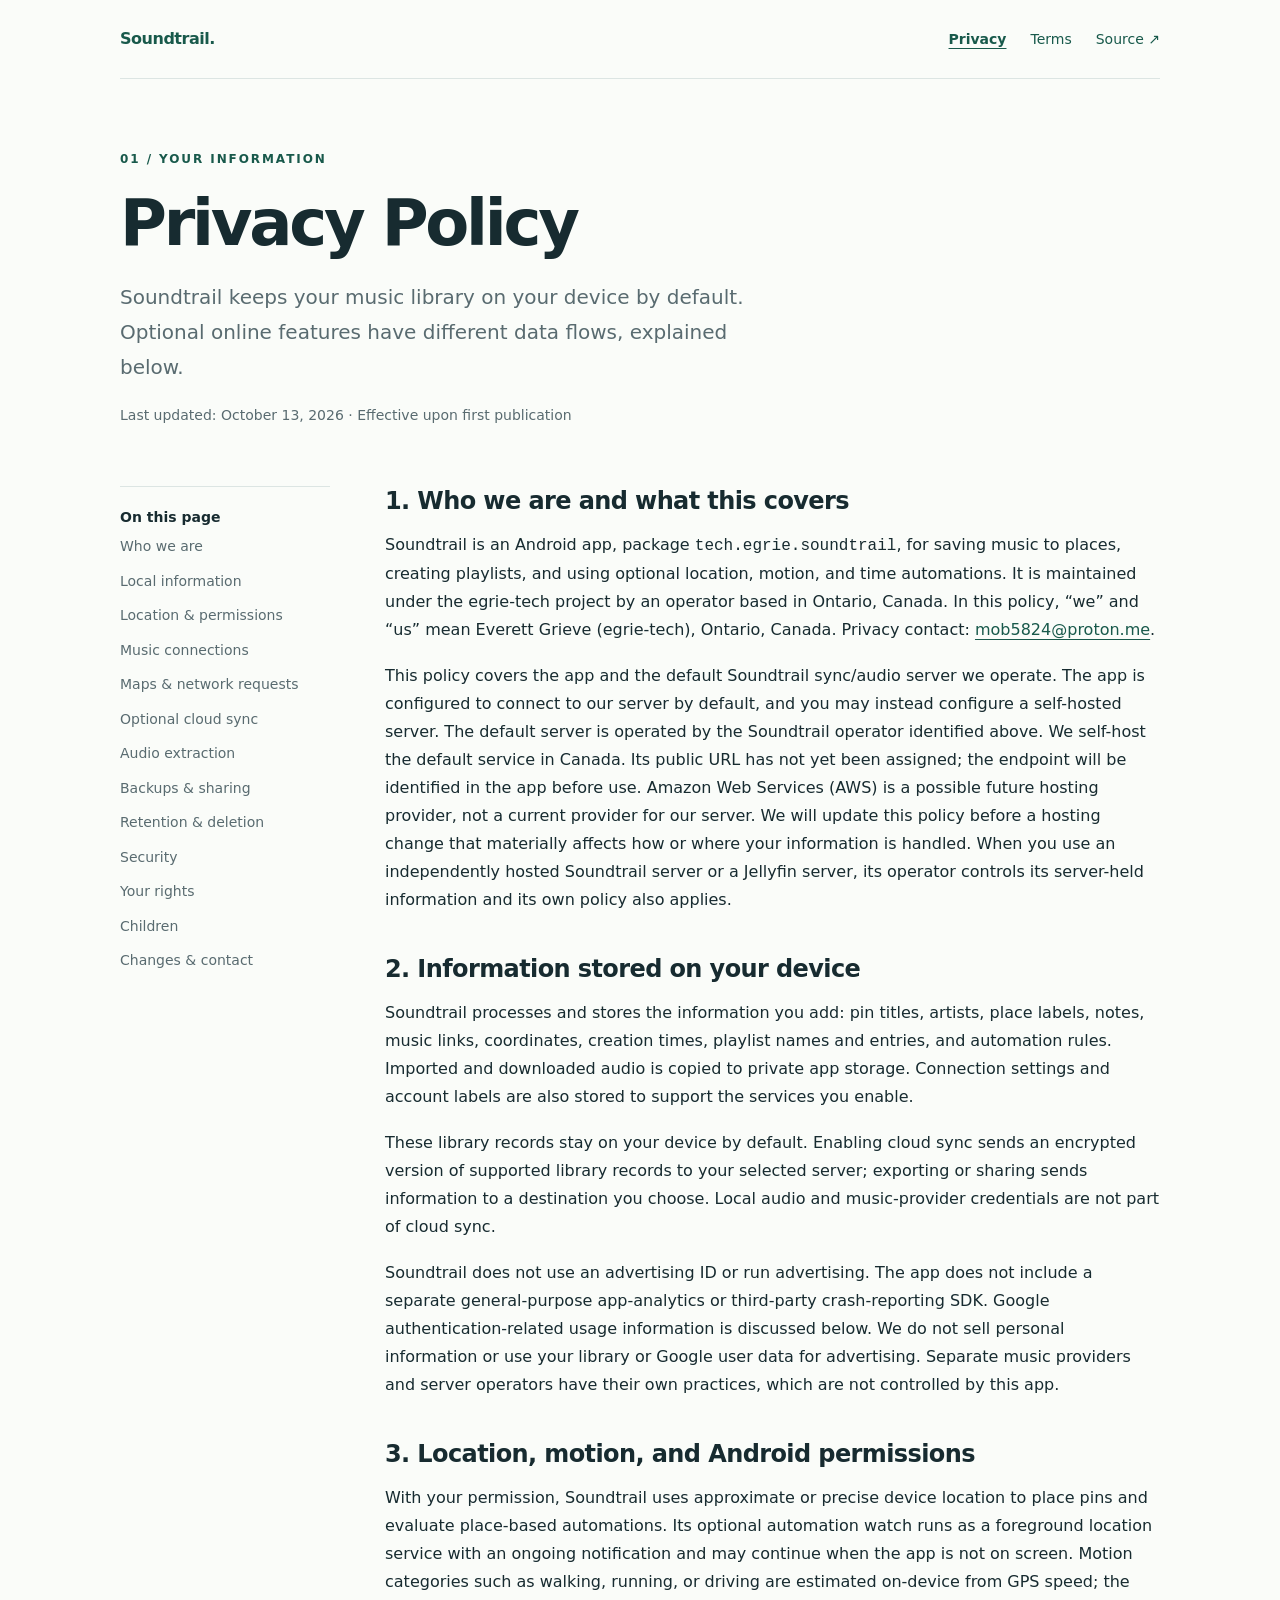
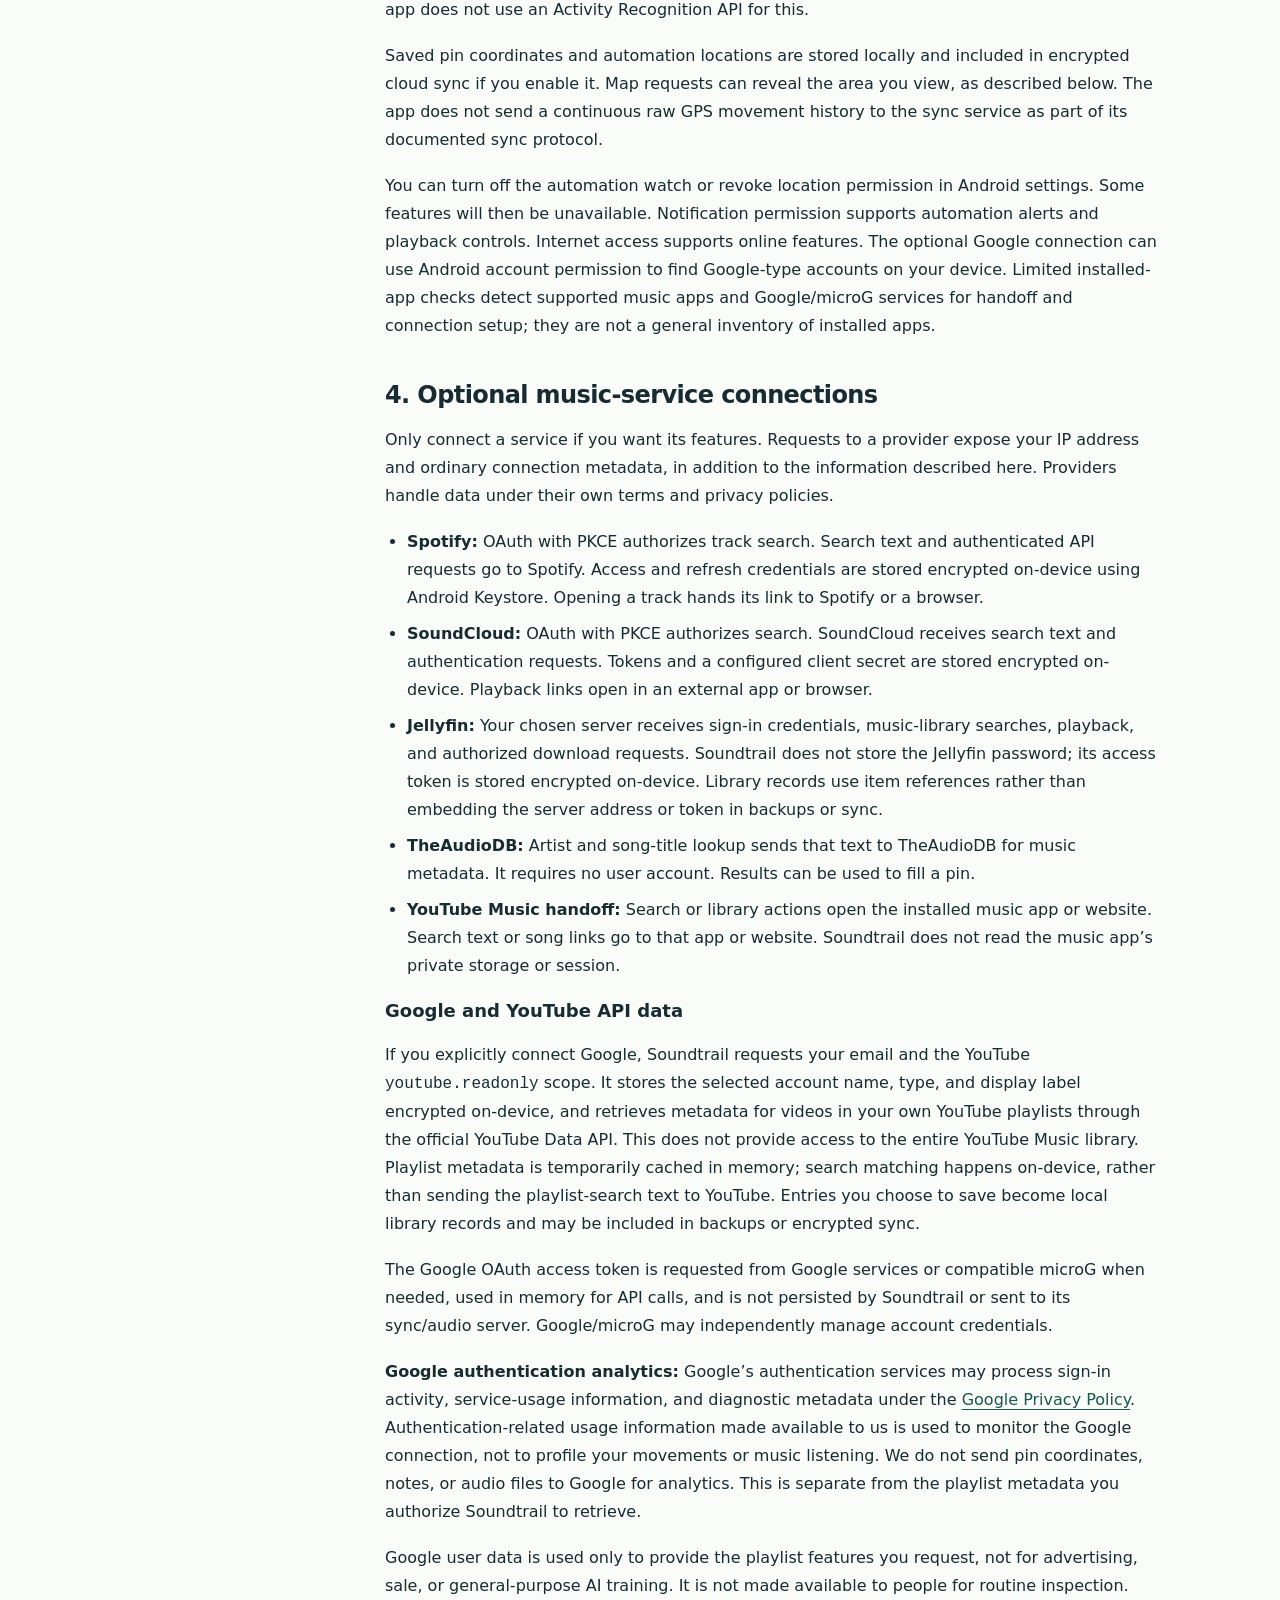
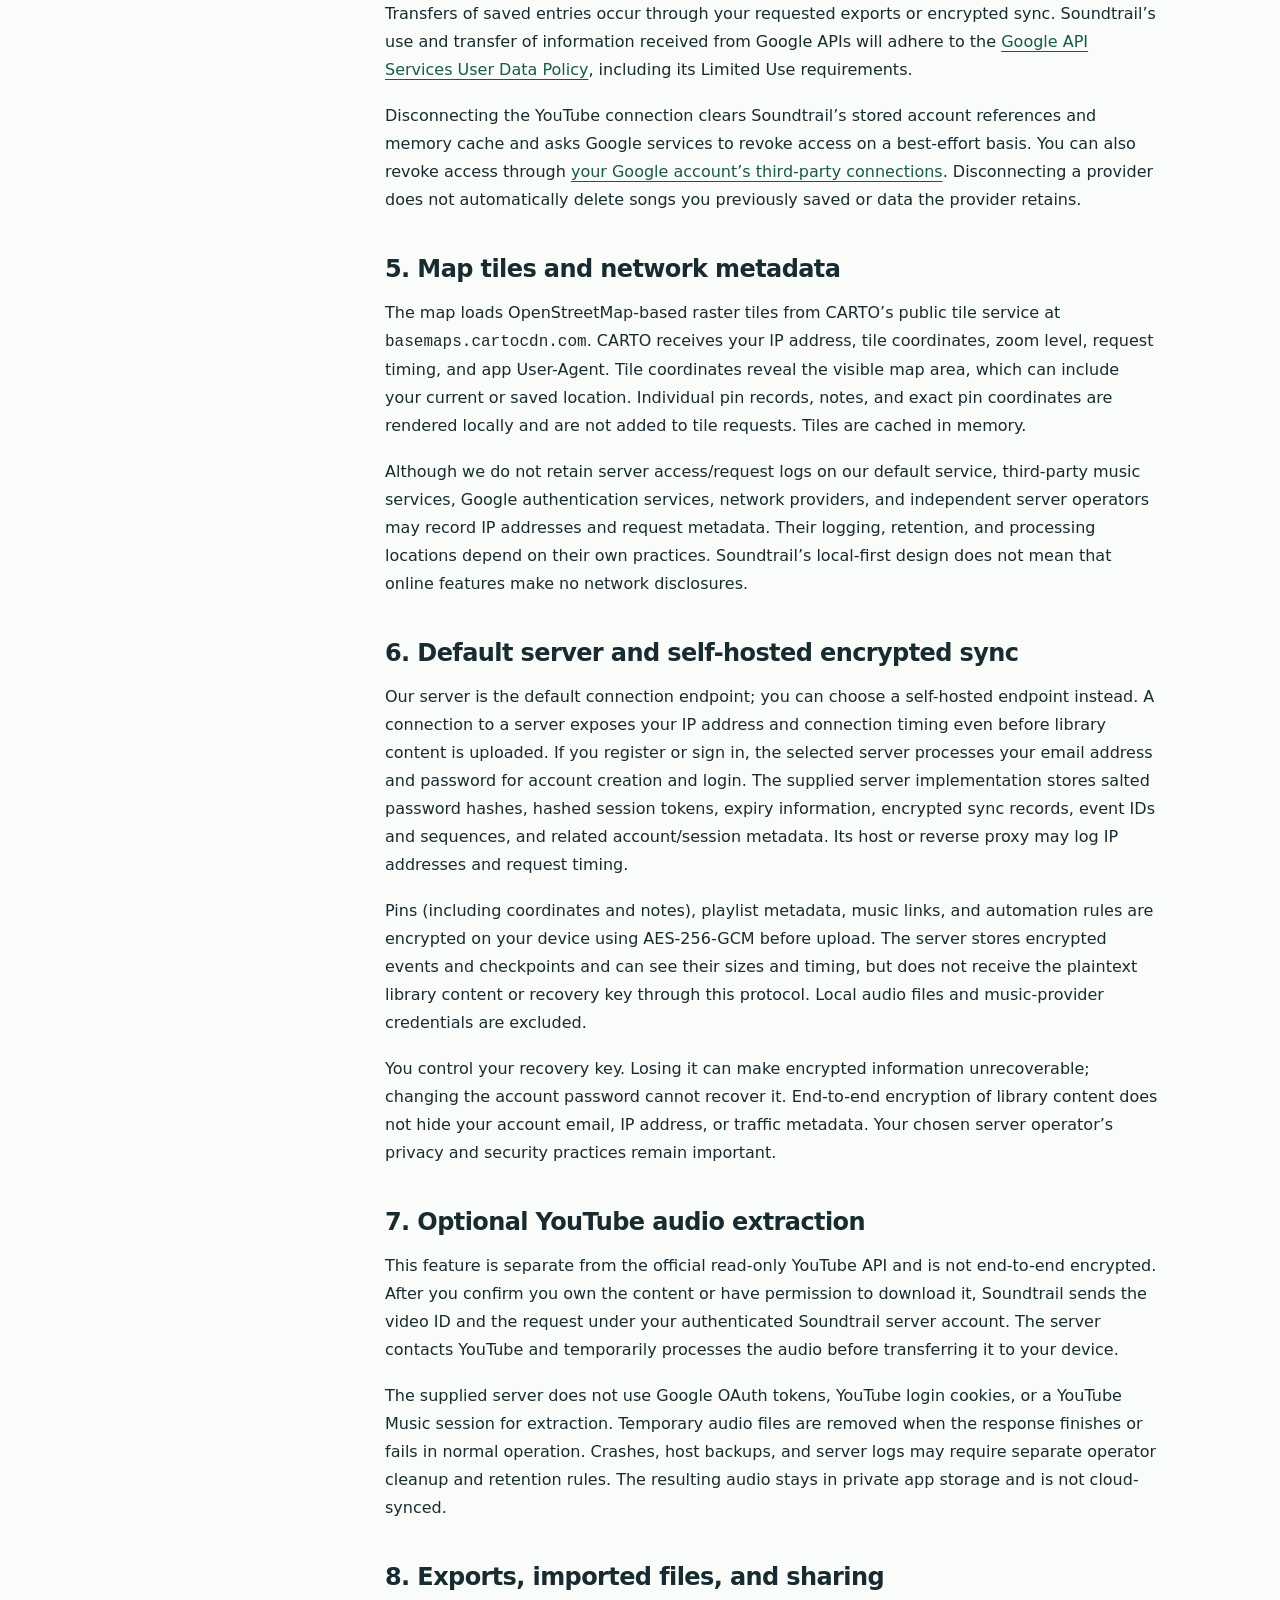
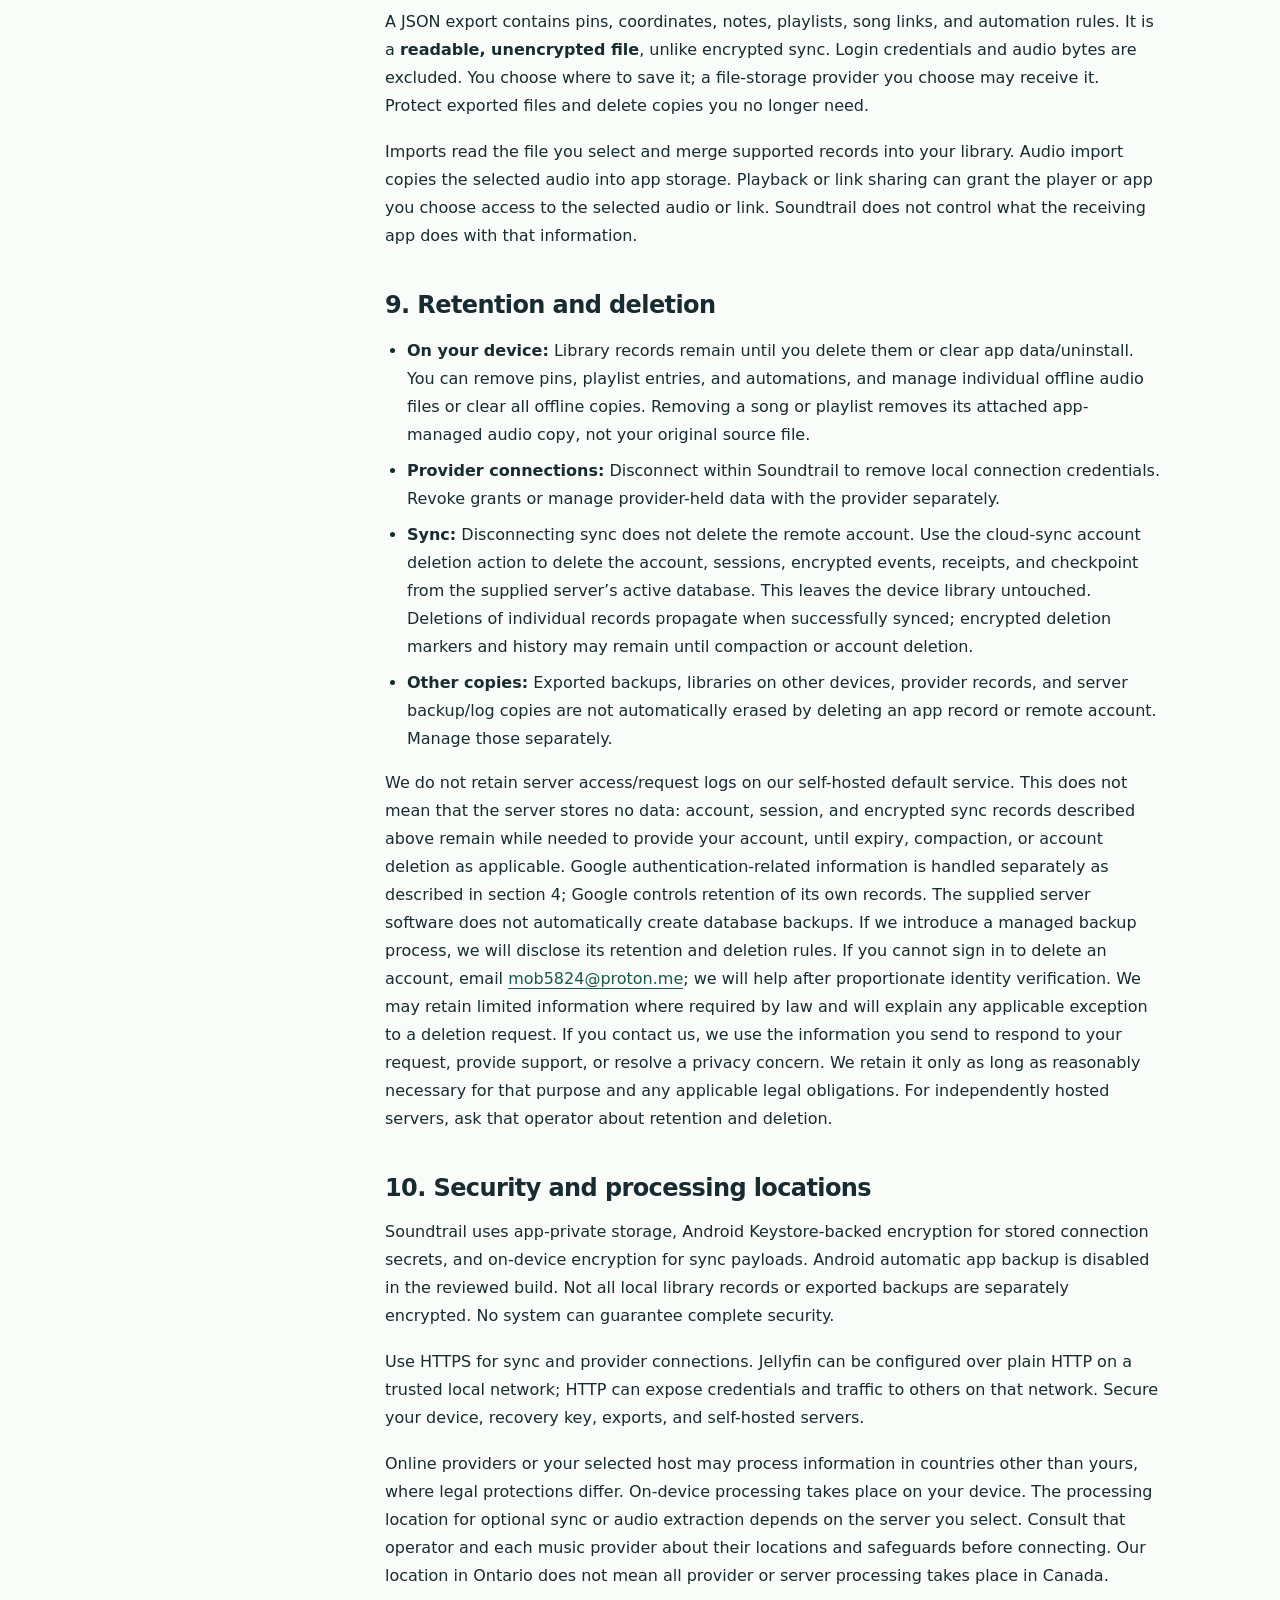
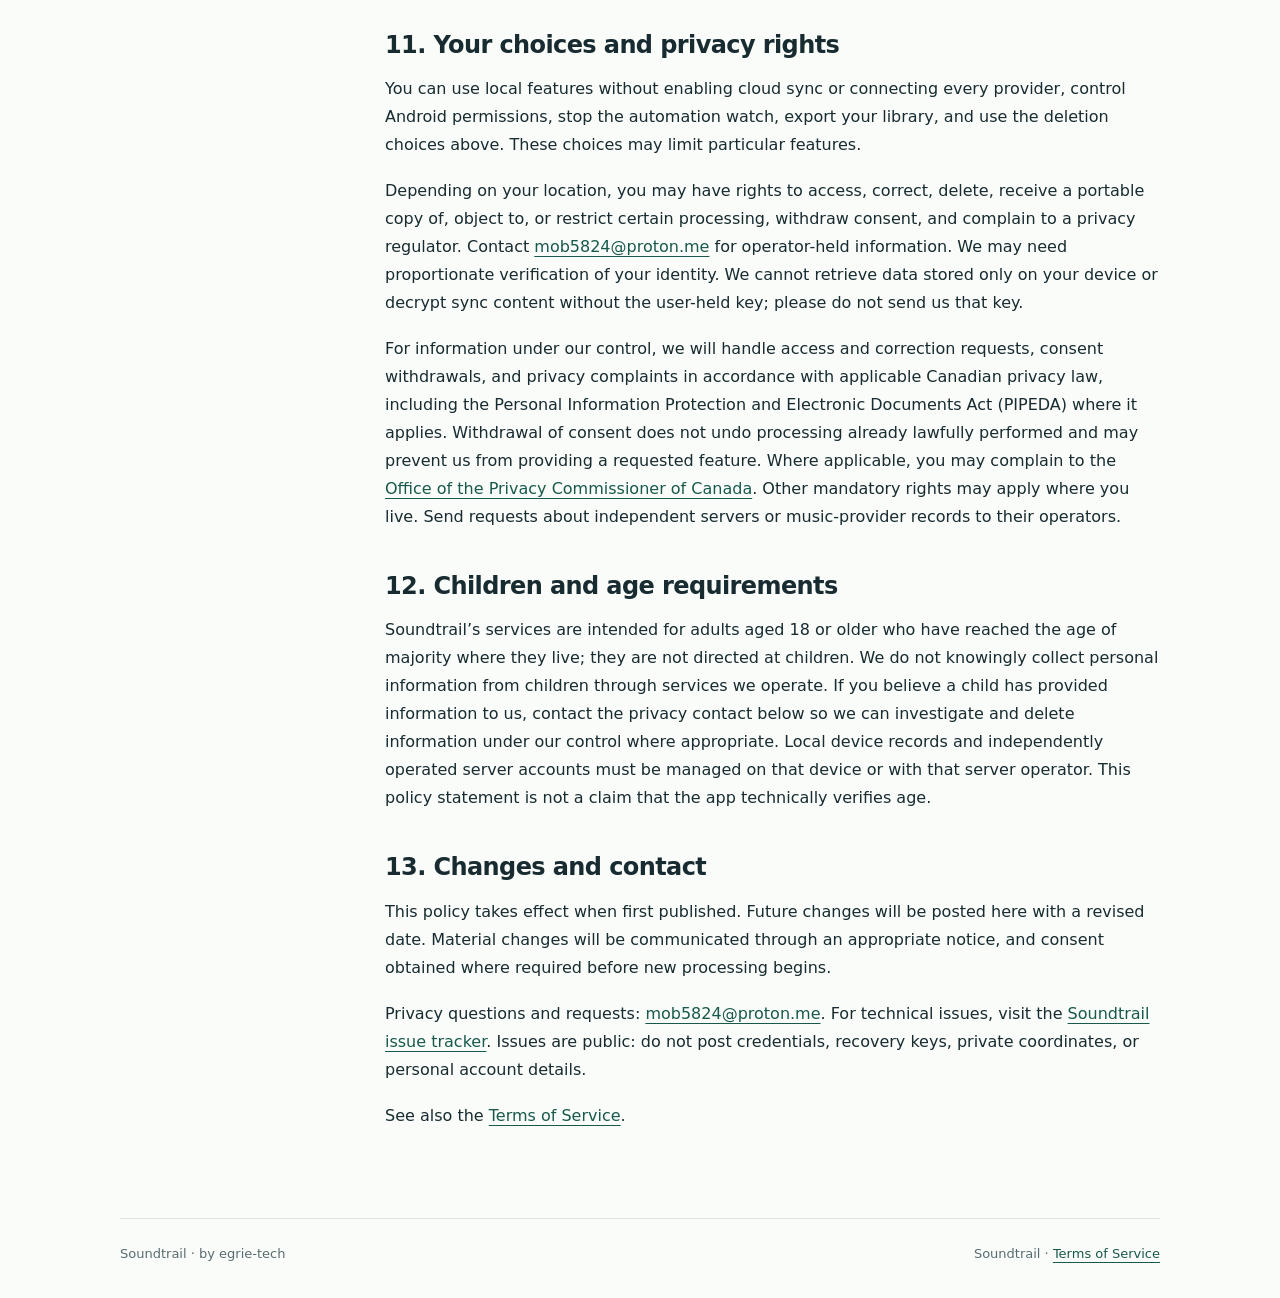
==== privacy/index.html @ 7c1b109c "Add Soundtrail privacy policy and terms site Co-authored-by: arena-agent <297053741+arena-agent@user" ====
<!doctype html>
<html lang="en">
<head><meta charset="utf-8"><meta name="viewport" content="width=device-width, initial-scale=1"><meta name="description" content="Soundtrail privacy policy: location, local music data, provider connections, encrypted sync, and deletion."><title>Privacy Policy · Soundtrail</title><link rel="stylesheet" href="../assets/styles.css"></head>
<body>
<a class="skip" href="#main">Skip to content</a>
<header><a class="brand" href="../">Soundtrail.</a><nav aria-label="Main navigation"><a href="./" aria-current="page">Privacy</a><a href="../terms/">Terms</a><a href="https://github.com/egrie-tech/Geotagged-Music-App">Source ↗</a></nav></header>
<main id="main">
<div class="hero"><div class="eyebrow">01 / Your information</div><h1>Privacy Policy</h1><p class="intro">Soundtrail keeps your music library on your device by default. Optional online features have different data flows, explained below.</p><p class="meta">Last updated: October 13, 2026 · Effective upon first publication</p></div>
<div class="layout">
<aside class="toc" aria-label="On this page"><strong>On this page</strong><a href="#scope">Who we are</a><a href="#local">Local information</a><a href="#location">Location & permissions</a><a href="#providers">Music connections</a><a href="#maps">Maps & network requests</a><a href="#sync">Optional cloud sync</a><a href="#audio">Audio extraction</a><a href="#backups">Backups & sharing</a><a href="#retention">Retention & deletion</a><a href="#security">Security</a><a href="#rights">Your rights</a><a href="#children">Children</a><a href="#changes">Changes & contact</a></aside>
<article>
<section id="scope"><h2>1. Who we are and what this covers</h2><p>Soundtrail is an Android app, package <code>tech.egrie.soundtrail</code>, for saving music to places, creating playlists, and using optional location, motion, and time automations. It is maintained under the egrie-tech project by an operator based in Ontario, Canada. In this policy, “we” and “us” mean Everett Grieve (egrie-tech), Ontario, Canada. Privacy contact: <a href="mailto:mob5824@proton.me">mob5824@proton.me</a>.</p><p>This policy covers the app and the default Soundtrail sync/audio server we operate. The app is configured to connect to our server by default, and you may instead configure a self-hosted server. The default server is operated by the Soundtrail operator identified above. We self-host the default service in Canada. Its public URL has not yet been assigned; the endpoint will be identified in the app before use. Amazon Web Services (AWS) is a possible future hosting provider, not a current provider for our server. We will update this policy before a hosting change that materially affects how or where your information is handled. When you use an independently hosted Soundtrail server or a Jellyfin server, its operator controls its server-held information and its own policy also applies.</p></section>
<section id="local"><h2>2. Information stored on your device</h2><p>Soundtrail processes and stores the information you add: pin titles, artists, place labels, notes, music links, coordinates, creation times, playlist names and entries, and automation rules. Imported and downloaded audio is copied to private app storage. Connection settings and account labels are also stored to support the services you enable.</p><p>These library records stay on your device by default. Enabling cloud sync sends an encrypted version of supported library records to your selected server; exporting or sharing sends information to a destination you choose. Local audio and music-provider credentials are not part of cloud sync.</p><p>Soundtrail does not use an advertising ID or run advertising. The app does not include a separate general-purpose app-analytics or third-party crash-reporting SDK. Google authentication-related usage information is discussed below. We do not sell personal information or use your library or Google user data for advertising. Separate music providers and server operators have their own practices, which are not controlled by this app.</p></section>
<section id="location"><h2>3. Location, motion, and Android permissions</h2><p>With your permission, Soundtrail uses approximate or precise device location to place pins and evaluate place-based automations. Its optional automation watch runs as a foreground location service with an ongoing notification and may continue when the app is not on screen. Motion categories such as walking, running, or driving are estimated on-device from GPS speed; the app does not use an Activity Recognition API for this.</p><p>Saved pin coordinates and automation locations are stored locally and included in encrypted cloud sync if you enable it. Map requests can reveal the area you view, as described below. The app does not send a continuous raw GPS movement history to the sync service as part of its documented sync protocol.</p><p>You can turn off the automation watch or revoke location permission in Android settings. Some features will then be unavailable. Notification permission supports automation alerts and playback controls. Internet access supports online features. The optional Google connection can use Android account permission to find Google-type accounts on your device. Limited installed-app checks detect supported music apps and Google/microG services for handoff and connection setup; they are not a general inventory of installed apps.</p></section>
<section id="providers"><h2>4. Optional music-service connections</h2><p>Only connect a service if you want its features. Requests to a provider expose your IP address and ordinary connection metadata, in addition to the information described here. Providers handle data under their own terms and privacy policies.</p><ul><li><strong>Spotify:</strong> OAuth with PKCE authorizes track search. Search text and authenticated API requests go to Spotify. Access and refresh credentials are stored encrypted on-device using Android Keystore. Opening a track hands its link to Spotify or a browser.</li><li><strong>SoundCloud:</strong> OAuth with PKCE authorizes search. SoundCloud receives search text and authentication requests. Tokens and a configured client secret are stored encrypted on-device. Playback links open in an external app or browser.</li><li><strong>Jellyfin:</strong> Your chosen server receives sign-in credentials, music-library searches, playback, and authorized download requests. Soundtrail does not store the Jellyfin password; its access token is stored encrypted on-device. Library records use item references rather than embedding the server address or token in backups or sync.</li><li><strong>TheAudioDB:</strong> Artist and song-title lookup sends that text to TheAudioDB for music metadata. It requires no user account. Results can be used to fill a pin.</li><li><strong>YouTube Music handoff:</strong> Search or library actions open the installed music app or website. Search text or song links go to that app or website. Soundtrail does not read the music app’s private storage or session.</li></ul>
<h3>Google and YouTube API data</h3><p>If you explicitly connect Google, Soundtrail requests your email and the YouTube <code>youtube.readonly</code> scope. It stores the selected account name, type, and display label encrypted on-device, and retrieves metadata for videos in your own YouTube playlists through the official YouTube Data API. This does not provide access to the entire YouTube Music library. Playlist metadata is temporarily cached in memory; search matching happens on-device, rather than sending the playlist-search text to YouTube. Entries you choose to save become local library records and may be included in backups or encrypted sync.</p><p>The Google OAuth access token is requested from Google services or compatible microG when needed, used in memory for API calls, and is not persisted by Soundtrail or sent to its sync/audio server. Google/microG may independently manage account credentials.</p><p><strong>Google authentication analytics:</strong> Google’s authentication services may process sign-in activity, service-usage information, and diagnostic metadata under the <a href="https://policies.google.com/privacy">Google Privacy Policy</a>. Authentication-related usage information made available to us is used to monitor the Google connection, not to profile your movements or music listening. We do not send pin coordinates, notes, or audio files to Google for analytics. This is separate from the playlist metadata you authorize Soundtrail to retrieve.</p><p>Google user data is used only to provide the playlist features you request, not for advertising, sale, or general-purpose AI training. It is not made available to people for routine inspection. Transfers of saved entries occur through your requested exports or encrypted sync. Soundtrail’s use and transfer of information received from Google APIs will adhere to the <a href="https://developers.google.com/terms/api-services-user-data-policy">Google API Services User Data Policy</a>, including its Limited Use requirements.</p><p>Disconnecting the YouTube connection clears Soundtrail’s stored account references and memory cache and asks Google services to revoke access on a best-effort basis. You can also revoke access through <a href="https://myaccount.google.com/permissions">your Google account’s third-party connections</a>. Disconnecting a provider does not automatically delete songs you previously saved or data the provider retains.</p></section>
<section id="maps"><h2>5. Map tiles and network metadata</h2><p>The map loads OpenStreetMap-based raster tiles from CARTO’s public tile service at <code>basemaps.cartocdn.com</code>. CARTO receives your IP address, tile coordinates, zoom level, request timing, and app User-Agent. Tile coordinates reveal the visible map area, which can include your current or saved location. Individual pin records, notes, and exact pin coordinates are rendered locally and are not added to tile requests. Tiles are cached in memory.</p><p>Although we do not retain server access/request logs on our default service, third-party music services, Google authentication services, network providers, and independent server operators may record IP addresses and request metadata. Their logging, retention, and processing locations depend on their own practices. Soundtrail’s local-first design does not mean that online features make no network disclosures.</p></section>
<section id="sync"><h2>6. Default server and self-hosted encrypted sync</h2><p>Our server is the default connection endpoint; you can choose a self-hosted endpoint instead. A connection to a server exposes your IP address and connection timing even before library content is uploaded. If you register or sign in, the selected server processes your email address and password for account creation and login. The supplied server implementation stores salted password hashes, hashed session tokens, expiry information, encrypted sync records, event IDs and sequences, and related account/session metadata. Its host or reverse proxy may log IP addresses and request timing.</p><p>Pins (including coordinates and notes), playlist metadata, music links, and automation rules are encrypted on your device using AES-256-GCM before upload. The server stores encrypted events and checkpoints and can see their sizes and timing, but does not receive the plaintext library content or recovery key through this protocol. Local audio files and music-provider credentials are excluded.</p><p>You control your recovery key. Losing it can make encrypted information unrecoverable; changing the account password cannot recover it. End-to-end encryption of library content does not hide your account email, IP address, or traffic metadata. Your chosen server operator’s privacy and security practices remain important.</p></section>
<section id="audio"><h2>7. Optional YouTube audio extraction</h2><p>This feature is separate from the official read-only YouTube API and is not end-to-end encrypted. After you confirm you own the content or have permission to download it, Soundtrail sends the video ID and the request under your authenticated Soundtrail server account. The server contacts YouTube and temporarily processes the audio before transferring it to your device.</p><p>The supplied server does not use Google OAuth tokens, YouTube login cookies, or a YouTube Music session for extraction. Temporary audio files are removed when the response finishes or fails in normal operation. Crashes, host backups, and server logs may require separate operator cleanup and retention rules. The resulting audio stays in private app storage and is not cloud-synced.</p></section>
<section id="backups"><h2>8. Exports, imported files, and sharing</h2><p>A JSON export contains pins, coordinates, notes, playlists, song links, and automation rules. It is a <strong>readable, unencrypted file</strong>, unlike encrypted sync. Login credentials and audio bytes are excluded. You choose where to save it; a file-storage provider you choose may receive it. Protect exported files and delete copies you no longer need.</p><p>Imports read the file you select and merge supported records into your library. Audio import copies the selected audio into app storage. Playback or link sharing can grant the player or app you choose access to the selected audio or link. Soundtrail does not control what the receiving app does with that information.</p></section>
<section id="retention"><h2>9. Retention and deletion</h2><ul><li><strong>On your device:</strong> Library records remain until you delete them or clear app data/uninstall. You can remove pins, playlist entries, and automations, and manage individual offline audio files or clear all offline copies. Removing a song or playlist removes its attached app-managed audio copy, not your original source file.</li><li><strong>Provider connections:</strong> Disconnect within Soundtrail to remove local connection credentials. Revoke grants or manage provider-held data with the provider separately.</li><li><strong>Sync:</strong> Disconnecting sync does not delete the remote account. Use the cloud-sync account deletion action to delete the account, sessions, encrypted events, receipts, and checkpoint from the supplied server’s active database. This leaves the device library untouched. Deletions of individual records propagate when successfully synced; encrypted deletion markers and history may remain until compaction or account deletion.</li><li><strong>Other copies:</strong> Exported backups, libraries on other devices, provider records, and server backup/log copies are not automatically erased by deleting an app record or remote account. Manage those separately.</li></ul><p>We do not retain server access/request logs on our self-hosted default service. This does not mean that the server stores no data: account, session, and encrypted sync records described above remain while needed to provide your account, until expiry, compaction, or account deletion as applicable. Google authentication-related information is handled separately as described in section 4; Google controls retention of its own records. The supplied server software does not automatically create database backups. If we introduce a managed backup process, we will disclose its retention and deletion rules. If you cannot sign in to delete an account, email <a href="mailto:mob5824@proton.me">mob5824@proton.me</a>; we will help after proportionate identity verification. We may retain limited information where required by law and will explain any applicable exception to a deletion request. If you contact us, we use the information you send to respond to your request, provide support, or resolve a privacy concern. We retain it only as long as reasonably necessary for that purpose and any applicable legal obligations. For independently hosted servers, ask that operator about retention and deletion.</p></section>
<section id="security"><h2>10. Security and processing locations</h2><p>Soundtrail uses app-private storage, Android Keystore-backed encryption for stored connection secrets, and on-device encryption for sync payloads. Android automatic app backup is disabled in the reviewed build. Not all local library records or exported backups are separately encrypted. No system can guarantee complete security.</p><p>Use HTTPS for sync and provider connections. Jellyfin can be configured over plain HTTP on a trusted local network; HTTP can expose credentials and traffic to others on that network. Secure your device, recovery key, exports, and self-hosted servers.</p><p>Online providers or your selected host may process information in countries other than yours, where legal protections differ. On-device processing takes place on your device. The processing location for optional sync or audio extraction depends on the server you select. Consult that operator and each music provider about their locations and safeguards before connecting. Our location in Ontario does not mean all provider or server processing takes place in Canada.</p></section>
<section id="rights"><h2>11. Your choices and privacy rights</h2><p>You can use local features without enabling cloud sync or connecting every provider, control Android permissions, stop the automation watch, export your library, and use the deletion choices above. These choices may limit particular features.</p><p>Depending on your location, you may have rights to access, correct, delete, receive a portable copy of, object to, or restrict certain processing, withdraw consent, and complain to a privacy regulator. Contact <a href="mailto:mob5824@proton.me">mob5824@proton.me</a> for operator-held information. We may need proportionate verification of your identity. We cannot retrieve data stored only on your device or decrypt sync content without the user-held key; please do not send us that key.</p><p>For information under our control, we will handle access and correction requests, consent withdrawals, and privacy complaints in accordance with applicable Canadian privacy law, including the Personal Information Protection and Electronic Documents Act (PIPEDA) where it applies. Withdrawal of consent does not undo processing already lawfully performed and may prevent us from providing a requested feature. Where applicable, you may complain to the <a href="https://www.priv.gc.ca/en/report-a-concern/">Office of the Privacy Commissioner of Canada</a>. Other mandatory rights may apply where you live. Send requests about independent servers or music-provider records to their operators.</p></section>
<section id="children"><h2>12. Children and age requirements</h2><p>Soundtrail’s services are intended for adults aged 18 or older who have reached the age of majority where they live; they are not directed at children. We do not knowingly collect personal information from children through services we operate. If you believe a child has provided information to us, contact the privacy contact below so we can investigate and delete information under our control where appropriate. Local device records and independently operated server accounts must be managed on that device or with that server operator. This policy statement is not a claim that the app technically verifies age.</p></section>
<section id="changes"><h2>13. Changes and contact</h2><p>This policy takes effect when first published. Future changes will be posted here with a revised date. Material changes will be communicated through an appropriate notice, and consent obtained where required before new processing begins.</p><p>Privacy questions and requests: <a href="mailto:mob5824@proton.me">mob5824@proton.me</a>. For technical issues, visit the <a href="https://github.com/egrie-tech/Geotagged-Music-App/issues">Soundtrail issue tracker</a>. Issues are public: do not post credentials, recovery keys, private coordinates, or personal account details.</p><p>See also the <a href="../terms/">Terms of Service</a>.</p></section>
</article></div>
</main><footer><span>Soundtrail · by egrie-tech</span><span>Soundtrail · <a href="../terms/">Terms of Service</a></span></footer>
</body></html>
---- assets/styles.css ----
:root{color-scheme:light;--ink:#172b30;--muted:#596b70;--line:#dce5e3;--paper:#fafcf9;--accent:#18594b}*{box-sizing:border-box}body{margin:0;background:var(--paper);color:var(--ink);font:16px/1.75 system-ui,-apple-system,BlinkMacSystemFont,"Segoe UI",sans-serif}a{color:var(--accent);text-underline-offset:4px}a:hover{color:#103d34}a:focus-visible{outline:3px solid #cb8c26;outline-offset:5px}header,main,footer{width:min(100% - 48px,1040px);margin:auto}header{display:flex;justify-content:space-between;align-items:center;gap:24px;padding:25px 0;border-bottom:1px solid var(--line)}.brand{font-weight:750;text-decoration:none;letter-spacing:-.03em}nav{display:flex;gap:24px;font-size:14px}nav a{text-decoration:none}nav a[aria-current=page]{text-decoration:underline;font-weight:650}.eyebrow{text-transform:uppercase;letter-spacing:.16em;font-size:12px;font-weight:700;color:var(--accent)}h1{font-size:clamp(38px,6vw,64px);line-height:1.1;letter-spacing:-.05em;margin:18px 0 22px;font-weight:650}h2{font-size:24px;line-height:1.3;letter-spacing:-.025em;margin:40px 0 14px}h3{font-size:18px;line-height:1.4}p{margin:0 0 18px}.hero{padding:70px 0 40px;max-width:750px}.intro{font-size:20px;color:var(--muted);max-width:650px}.notice{border:1px solid #e6d5a9;background:#fff9e9;border-radius:10px;padding:18px 22px;font-size:14px;color:#654f21;margin:24px 0}.placeholder{background:#fff0c5;border-radius:3px;padding:1px 4px;color:#614917;overflow-wrap:anywhere}.cards{display:grid;grid-template-columns:1fr 1fr;gap:22px;margin:16px 0 70px}.card{display:block;padding:30px;border:1px solid var(--line);border-radius:14px;text-decoration:none;background:white;transition:border-color .15s}.card:hover{border-color:var(--accent)}.card h2{margin:12px 0;font-size:28px}.card p{color:var(--muted)}.card .link{font-weight:650;font-size:14px}.number{font-size:12px;letter-spacing:.1em;color:var(--muted)}.layout{display:grid;grid-template-columns:210px minmax(0,1fr);gap:55px;margin:0 0 70px}.toc{align-self:start;position:sticky;top:24px;font-size:14px;border-top:1px solid var(--line);padding-top:18px}.toc a{display:block;text-decoration:none;padding:5px 0;color:var(--muted)}article{min-width:0}article section{scroll-margin-top:24px}article section:first-child h2{margin-top:0}li{margin-bottom:8px}ul{padding-left:22px}.meta{color:var(--muted);font-size:14px}footer{border-top:1px solid var(--line);padding:24px 0 36px;font-size:13px;color:var(--muted);display:flex;justify-content:space-between;gap:16px}.skip{position:absolute;left:12px;top:-100px;background:white;padding:10px;z-index:5}.skip:focus{top:12px}@media(max-width:700px){header,main,footer{width:calc(100% - 36px)}header{align-items:flex-start;gap:16px}nav{gap:14px;font-size:13px}.hero{padding-top:45px}.cards{grid-template-columns:1fr}.layout{grid-template-columns:1fr;gap:28px}.toc{position:static}.toc a{display:inline-block;margin-right:15px}footer{flex-direction:column}.intro{font-size:18px}}
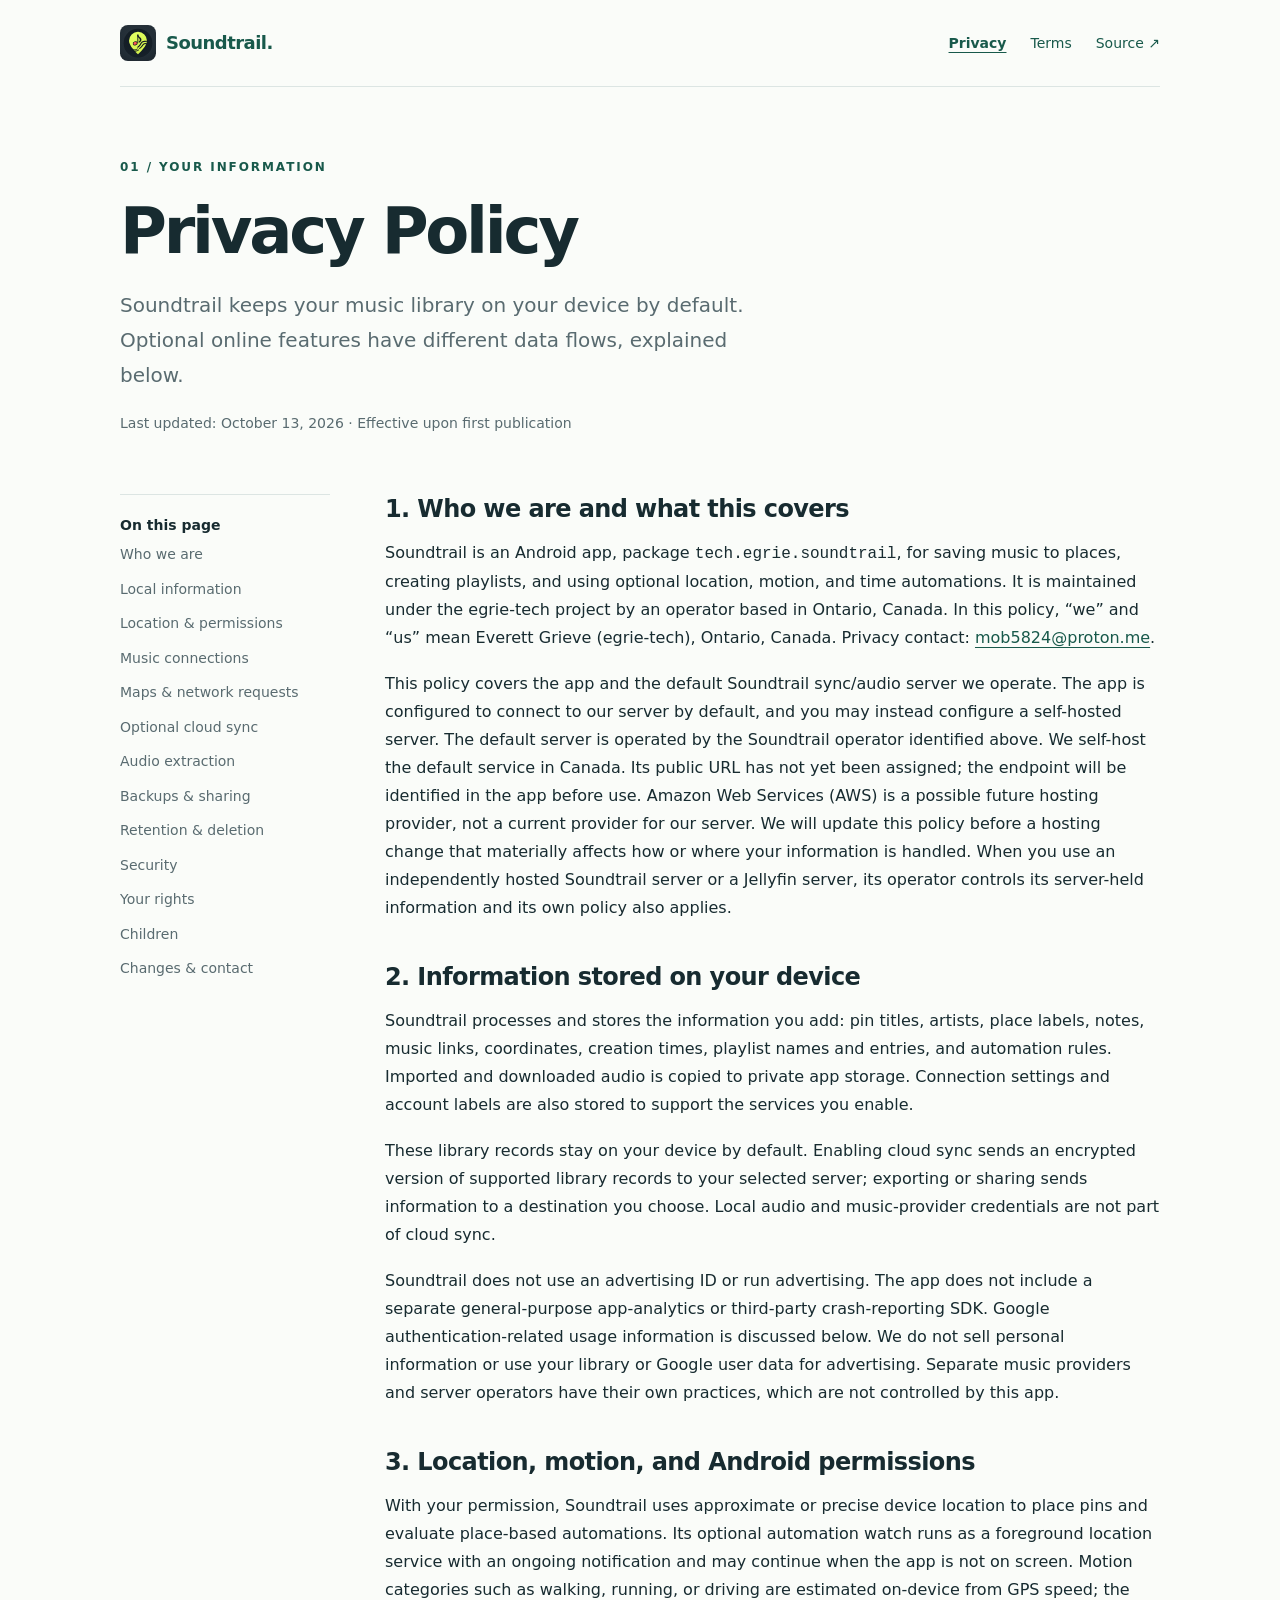
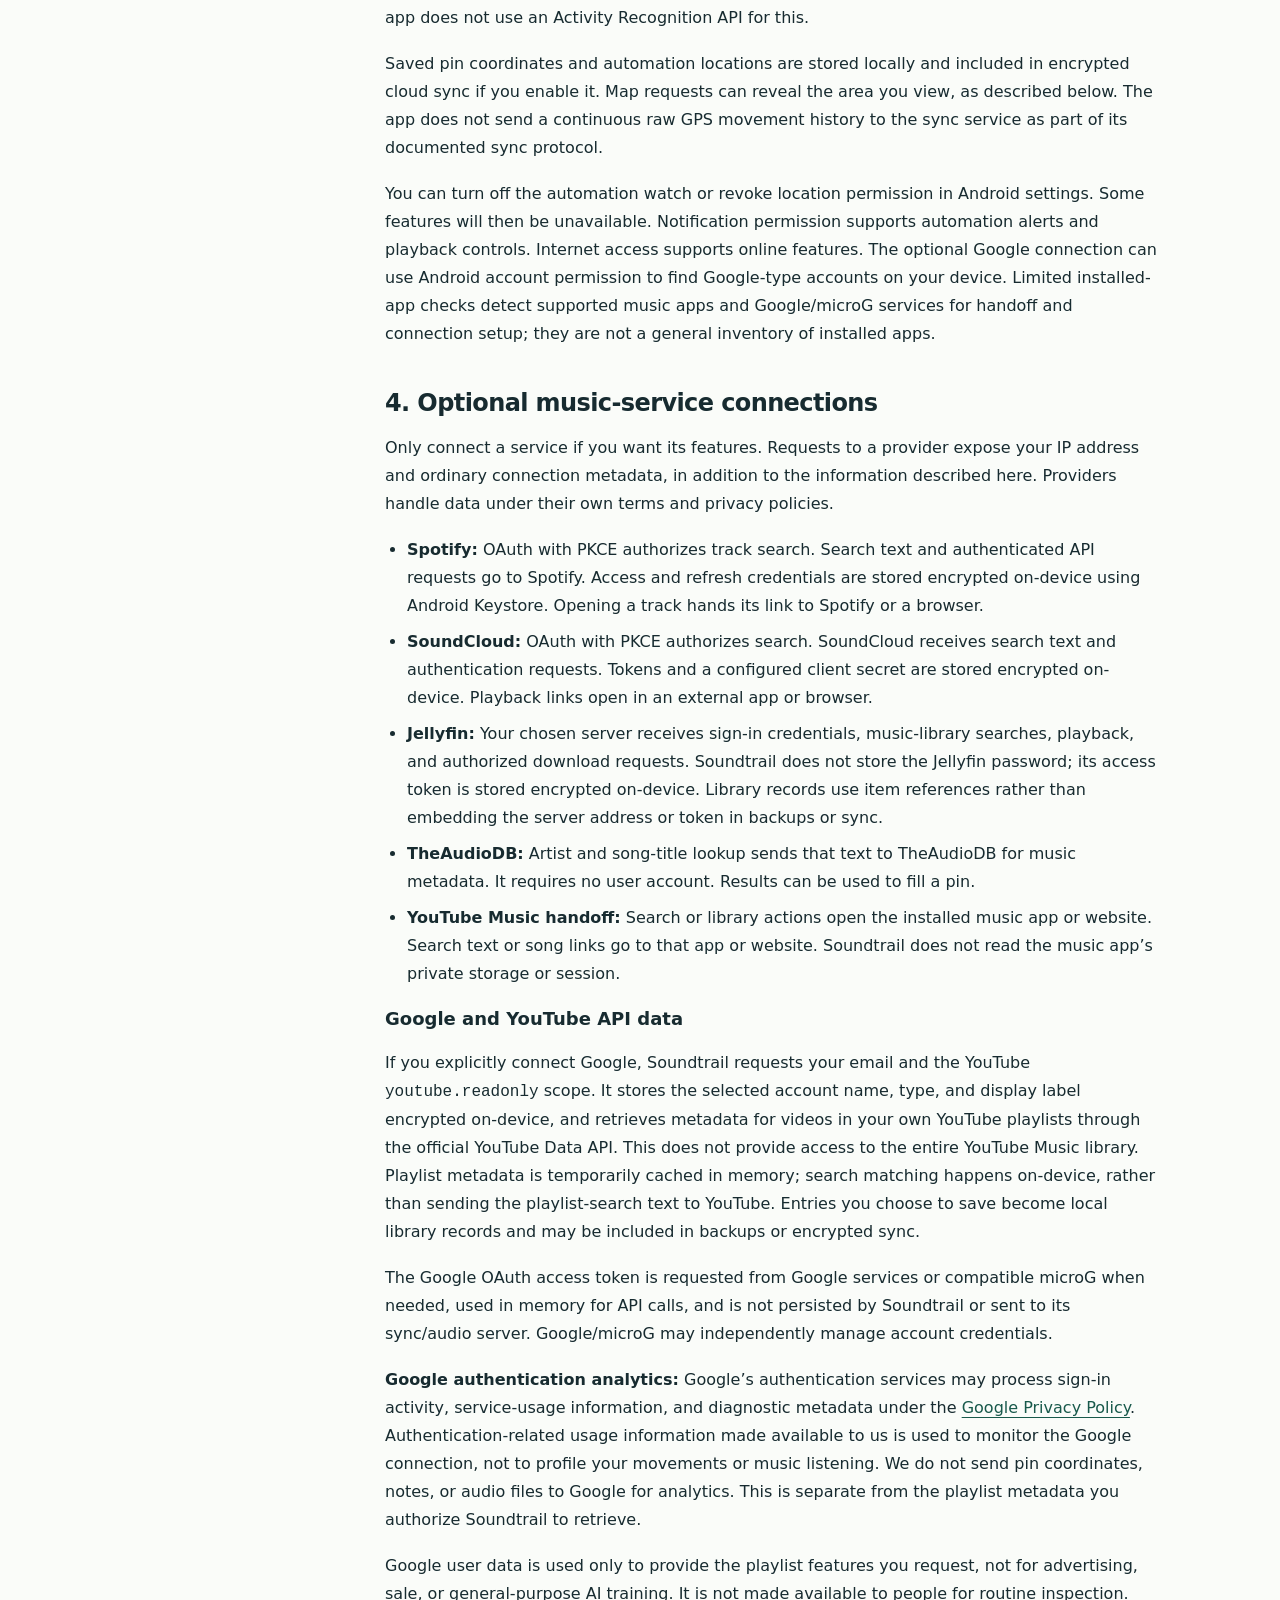
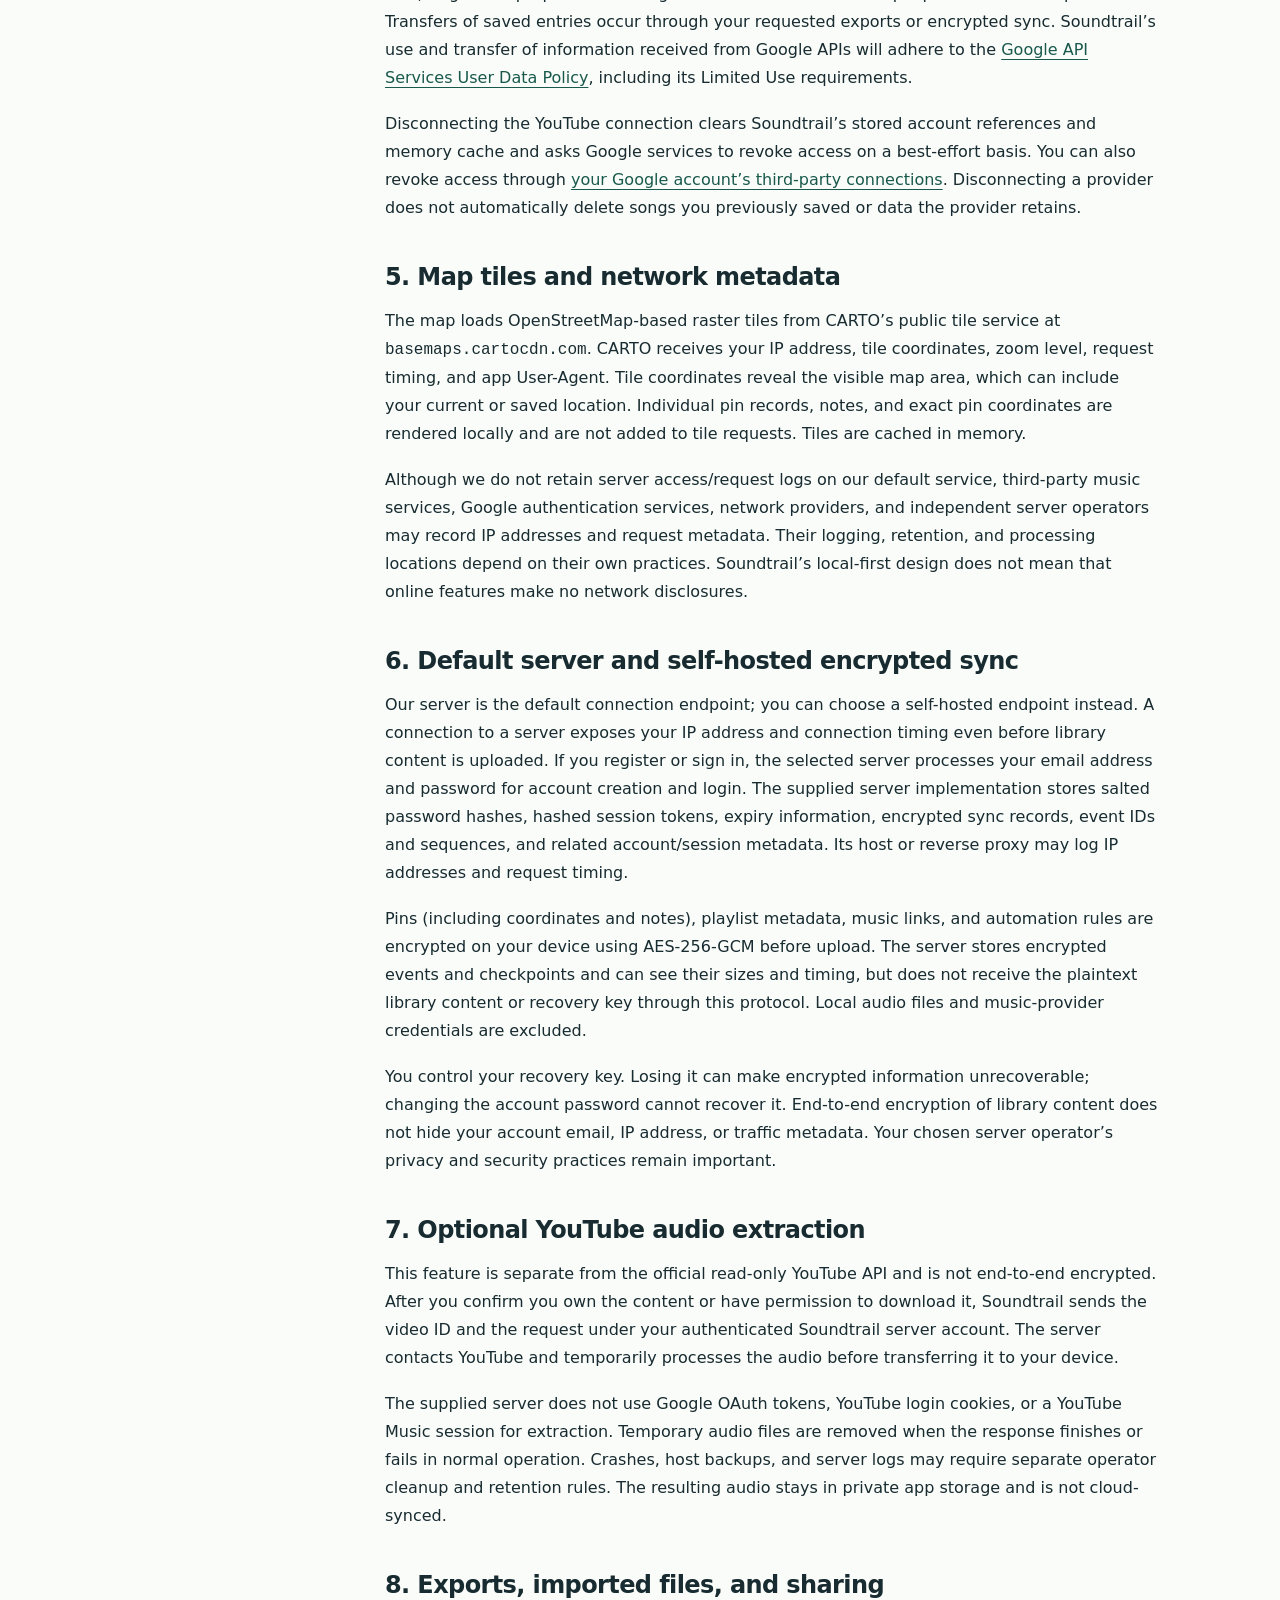
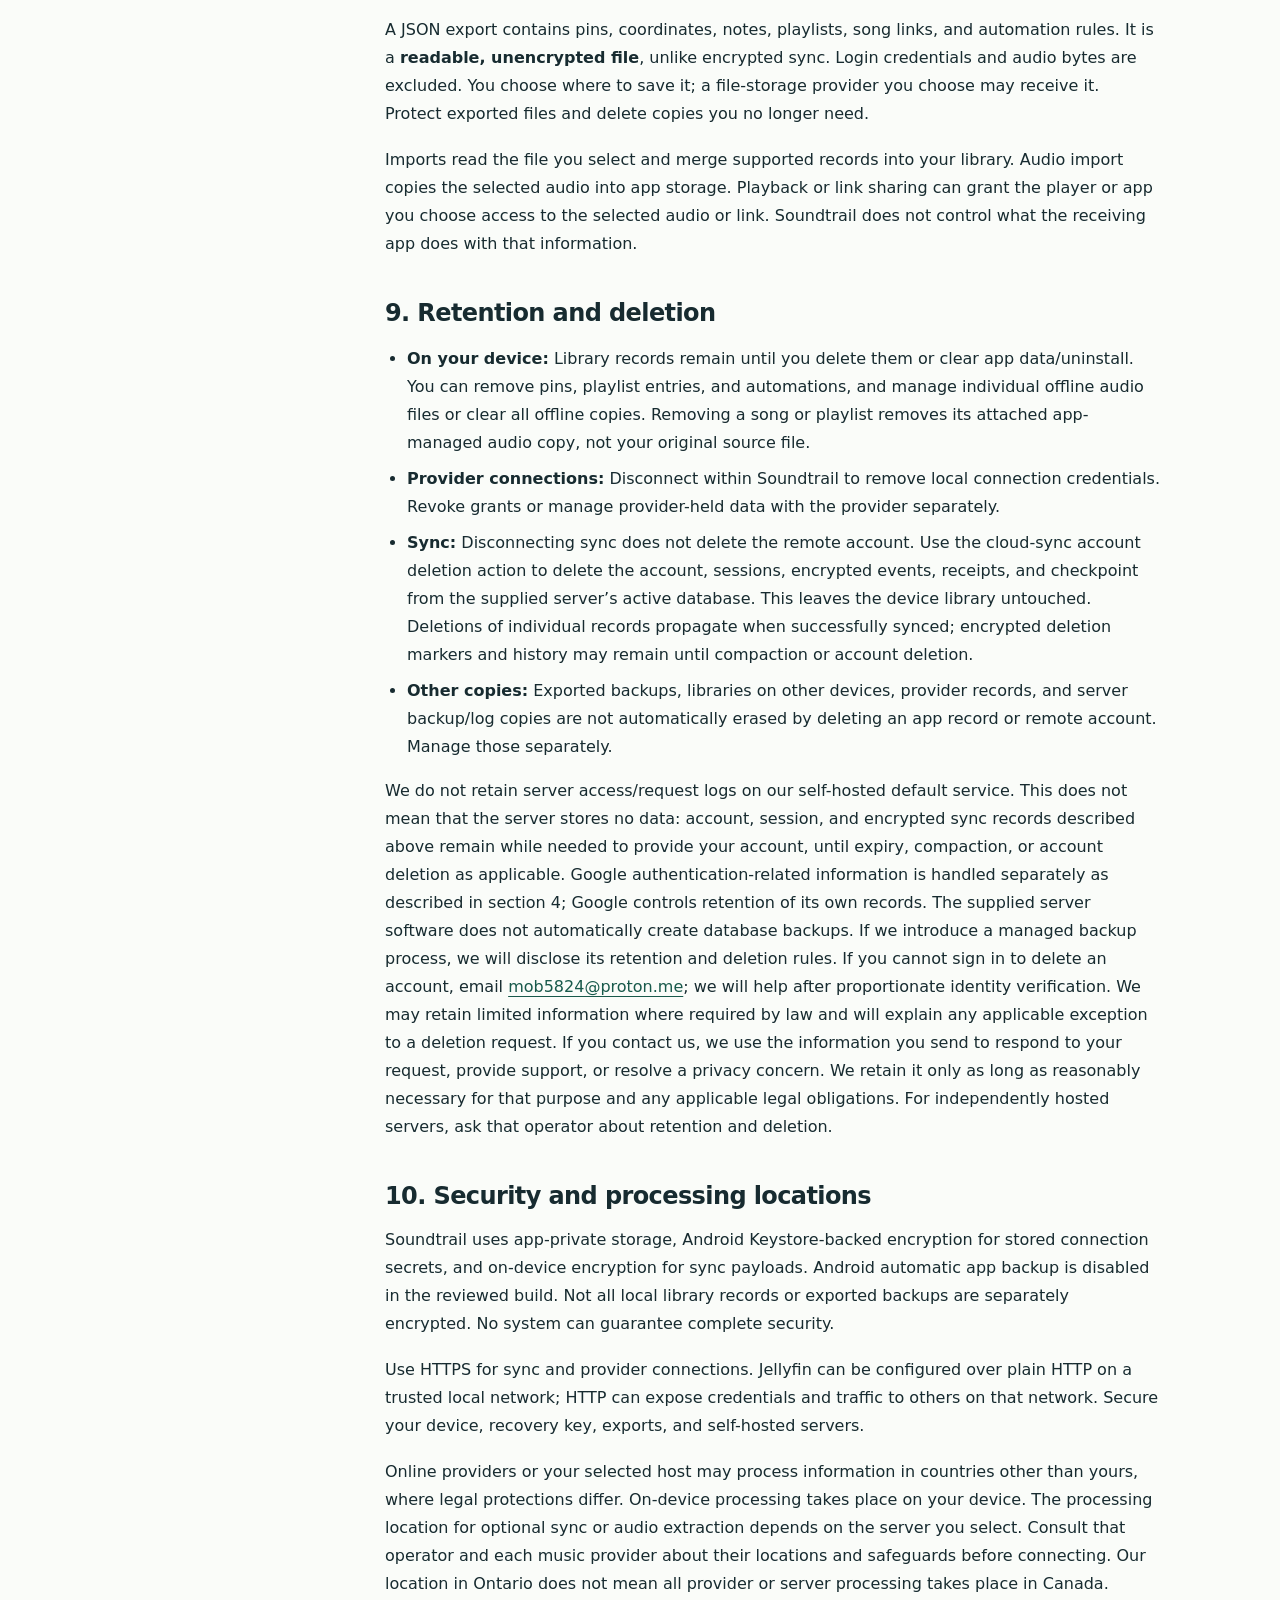
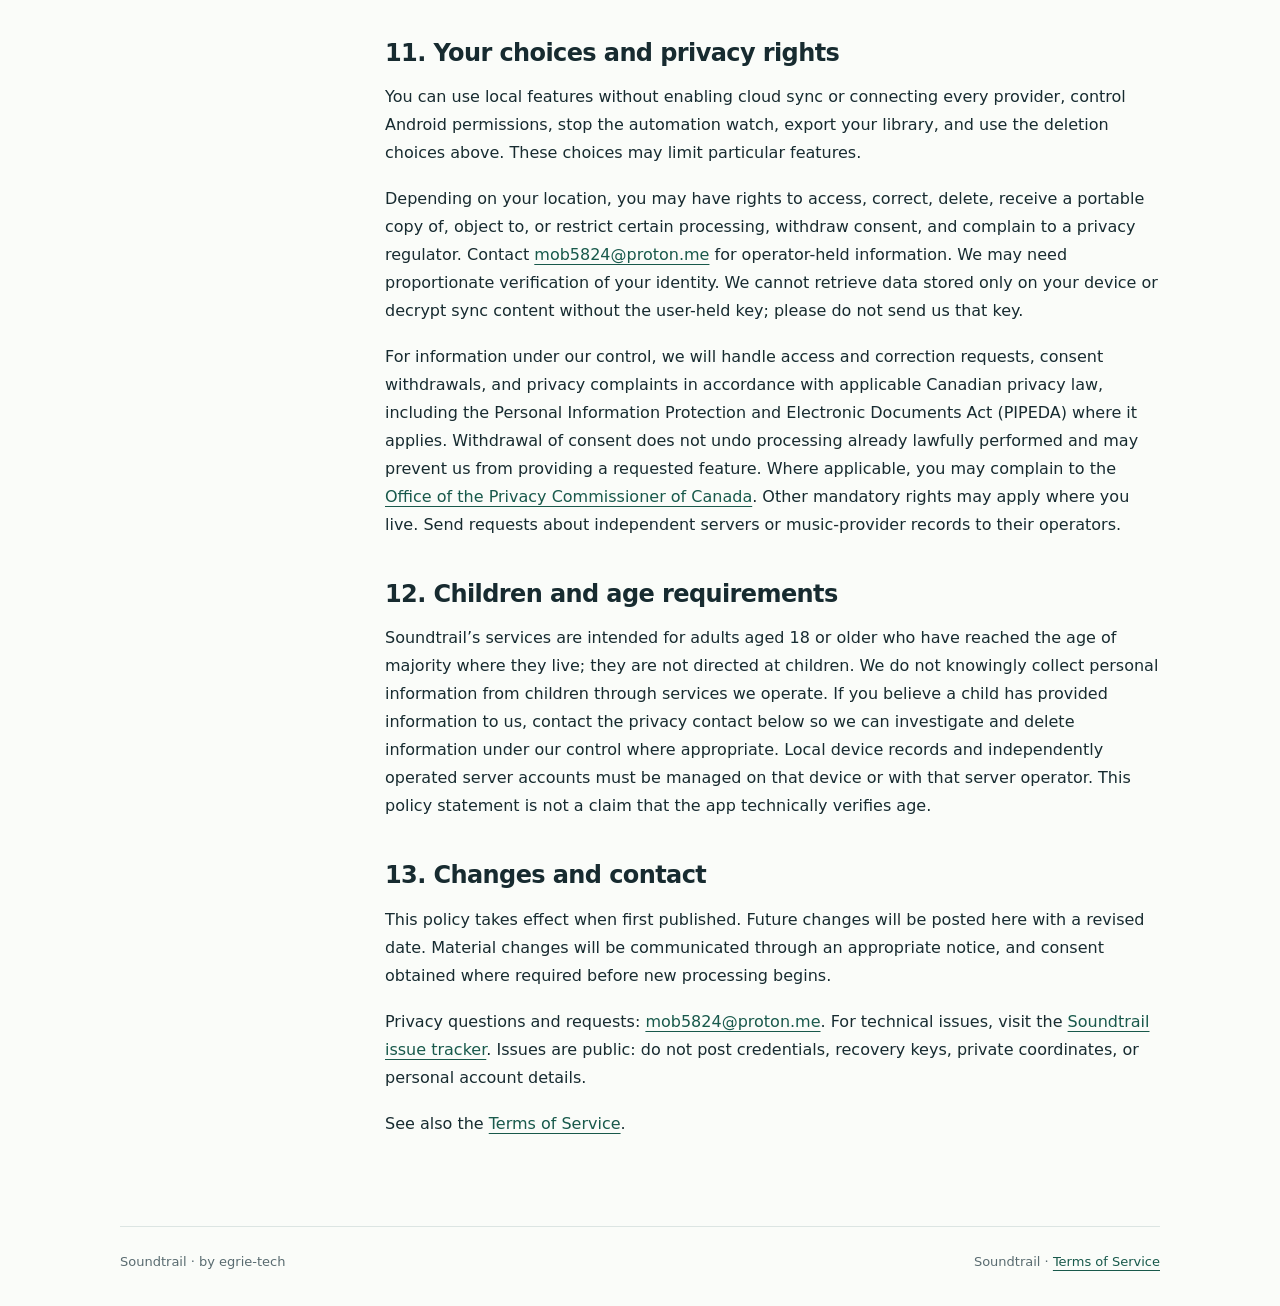
==== commit 991c1c62: "Add Soundtrail site logo Co-authored-by: arena-agent <297053741+arena-agent@users.noreply.github.com" ====
--- a/privacy/index.html
+++ b/privacy/index.html
@@ -1,9 +1,9 @@
 <!doctype html>
 <html lang="en">
-<head><meta charset="utf-8"><meta name="viewport" content="width=device-width, initial-scale=1"><meta name="description" content="Soundtrail privacy policy: location, local music data, provider connections, encrypted sync, and deletion."><title>Privacy Policy · Soundtrail</title><link rel="stylesheet" href="../assets/styles.css"></head>
+<head><meta charset="utf-8"><meta name="viewport" content="width=device-width, initial-scale=1"><meta name="description" content="Soundtrail privacy policy: location, local music data, provider connections, encrypted sync, and deletion."><title>Privacy Policy · Soundtrail</title><link rel="icon" type="image/svg+xml" href="../assets/soundtrail-logo.svg"><link rel="stylesheet" href="../assets/styles.css"></head>
 <body>
 <a class="skip" href="#main">Skip to content</a>
-<header><a class="brand" href="../">Soundtrail.</a><nav aria-label="Main navigation"><a href="./" aria-current="page">Privacy</a><a href="../terms/">Terms</a><a href="https://github.com/egrie-tech/Geotagged-Music-App">Source ↗</a></nav></header>
+<header><a class="brand" href="../"><img class="brand-mark" src="../assets/soundtrail-logo.svg" alt="" aria-hidden="true" width="36" height="36"><span>Soundtrail<span class="brand-dot">.</span></span></a><nav aria-label="Main navigation"><a href="./" aria-current="page">Privacy</a><a href="../terms/">Terms</a><a href="https://github.com/egrie-tech/Geotagged-Music-App">Source ↗</a></nav></header>
 <main id="main">
 <div class="hero"><div class="eyebrow">01 / Your information</div><h1>Privacy Policy</h1><p class="intro">Soundtrail keeps your music library on your device by default. Optional online features have different data flows, explained below.</p><p class="meta">Last updated: October 13, 2026 · Effective upon first publication</p></div>
 <div class="layout">
--- a/assets/styles.css
+++ b/assets/styles.css
@@ -1 +1 @@
-:root{color-scheme:light;--ink:#172b30;--muted:#596b70;--line:#dce5e3;--paper:#fafcf9;--accent:#18594b}*{box-sizing:border-box}body{margin:0;background:var(--paper);color:var(--ink);font:16px/1.75 system-ui,-apple-system,BlinkMacSystemFont,"Segoe UI",sans-serif}a{color:var(--accent);text-underline-offset:4px}a:hover{color:#103d34}a:focus-visible{outline:3px solid #cb8c26;outline-offset:5px}header,main,footer{width:min(100% - 48px,1040px);margin:auto}header{display:flex;justify-content:space-between;align-items:center;gap:24px;padding:25px 0;border-bottom:1px solid var(--line)}.brand{font-weight:750;text-decoration:none;letter-spacing:-.03em}nav{display:flex;gap:24px;font-size:14px}nav a{text-decoration:none}nav a[aria-current=page]{text-decoration:underline;font-weight:650}.eyebrow{text-transform:uppercase;letter-spacing:.16em;font-size:12px;font-weight:700;color:var(--accent)}h1{font-size:clamp(38px,6vw,64px);line-height:1.1;letter-spacing:-.05em;margin:18px 0 22px;font-weight:650}h2{font-size:24px;line-height:1.3;letter-spacing:-.025em;margin:40px 0 14px}h3{font-size:18px;line-height:1.4}p{margin:0 0 18px}.hero{padding:70px 0 40px;max-width:750px}.intro{font-size:20px;color:var(--muted);max-width:650px}.notice{border:1px solid #e6d5a9;background:#fff9e9;border-radius:10px;padding:18px 22px;font-size:14px;color:#654f21;margin:24px 0}.placeholder{background:#fff0c5;border-radius:3px;padding:1px 4px;color:#614917;overflow-wrap:anywhere}.cards{display:grid;grid-template-columns:1fr 1fr;gap:22px;margin:16px 0 70px}.card{display:block;padding:30px;border:1px solid var(--line);border-radius:14px;text-decoration:none;background:white;transition:border-color .15s}.card:hover{border-color:var(--accent)}.card h2{margin:12px 0;font-size:28px}.card p{color:var(--muted)}.card .link{font-weight:650;font-size:14px}.number{font-size:12px;letter-spacing:.1em;color:var(--muted)}.layout{display:grid;grid-template-columns:210px minmax(0,1fr);gap:55px;margin:0 0 70px}.toc{align-self:start;position:sticky;top:24px;font-size:14px;border-top:1px solid var(--line);padding-top:18px}.toc a{display:block;text-decoration:none;padding:5px 0;color:var(--muted)}article{min-width:0}article section{scroll-margin-top:24px}article section:first-child h2{margin-top:0}li{margin-bottom:8px}ul{padding-left:22px}.meta{color:var(--muted);font-size:14px}footer{border-top:1px solid var(--line);padding:24px 0 36px;font-size:13px;color:var(--muted);display:flex;justify-content:space-between;gap:16px}.skip{position:absolute;left:12px;top:-100px;background:white;padding:10px;z-index:5}.skip:focus{top:12px}@media(max-width:700px){header,main,footer{width:calc(100% - 36px)}header{align-items:flex-start;gap:16px}nav{gap:14px;font-size:13px}.hero{padding-top:45px}.cards{grid-template-columns:1fr}.layout{grid-template-columns:1fr;gap:28px}.toc{position:static}.toc a{display:inline-block;margin-right:15px}footer{flex-direction:column}.intro{font-size:18px}}
+:root{color-scheme:light;--ink:#172b30;--muted:#596b70;--line:#dce5e3;--paper:#fafcf9;--accent:#18594b}*{box-sizing:border-box}body{margin:0;background:var(--paper);color:var(--ink);font:16px/1.75 system-ui,-apple-system,BlinkMacSystemFont,"Segoe UI",sans-serif}a{color:var(--accent);text-underline-offset:4px}a:hover{color:#103d34}a:focus-visible{outline:3px solid #cb8c26;outline-offset:5px}header,main,footer{width:min(100% - 48px,1040px);margin:auto}header{display:flex;justify-content:space-between;align-items:center;gap:24px;padding:25px 0;border-bottom:1px solid var(--line)}.brand{display:inline-flex;align-items:center;gap:10px;font-size:18px;font-weight:750;text-decoration:none;letter-spacing:-.03em;white-space:nowrap}.brand-mark{display:block;width:36px;height:36px;flex:none}.brand-dot{color:var(--accent)}nav{display:flex;gap:24px;font-size:14px}nav a{text-decoration:none}nav a[aria-current=page]{text-decoration:underline;font-weight:650}.eyebrow{text-transform:uppercase;letter-spacing:.16em;font-size:12px;font-weight:700;color:var(--accent)}h1{font-size:clamp(38px,6vw,64px);line-height:1.1;letter-spacing:-.05em;margin:18px 0 22px;font-weight:650}h2{font-size:24px;line-height:1.3;letter-spacing:-.025em;margin:40px 0 14px}h3{font-size:18px;line-height:1.4}p{margin:0 0 18px}.hero{padding:70px 0 40px;max-width:750px}.intro{font-size:20px;color:var(--muted);max-width:650px}.notice{border:1px solid #e6d5a9;background:#fff9e9;border-radius:10px;padding:18px 22px;font-size:14px;color:#654f21;margin:24px 0}.placeholder{background:#fff0c5;border-radius:3px;padding:1px 4px;color:#614917;overflow-wrap:anywhere}.cards{display:grid;grid-template-columns:1fr 1fr;gap:22px;margin:16px 0 70px}.card{display:block;padding:30px;border:1px solid var(--line);border-radius:14px;text-decoration:none;background:white;transition:border-color .15s}.card:hover{border-color:var(--accent)}.card h2{margin:12px 0;font-size:28px}.card p{color:var(--muted)}.card .link{font-weight:650;font-size:14px}.number{font-size:12px;letter-spacing:.1em;color:var(--muted)}.layout{display:grid;grid-template-columns:210px minmax(0,1fr);gap:55px;margin:0 0 70px}.toc{align-self:start;position:sticky;top:24px;font-size:14px;border-top:1px solid var(--line);padding-top:18px}.toc a{display:block;text-decoration:none;padding:5px 0;color:var(--muted)}article{min-width:0}article section{scroll-margin-top:24px}article section:first-child h2{margin-top:0}li{margin-bottom:8px}ul{padding-left:22px}.meta{color:var(--muted);font-size:14px}footer{border-top:1px solid var(--line);padding:24px 0 36px;font-size:13px;color:var(--muted);display:flex;justify-content:space-between;gap:16px}.skip{position:absolute;left:12px;top:-100px;background:white;padding:10px;z-index:5}.skip:focus{top:12px}@media(max-width:700px){header,main,footer{width:calc(100% - 36px)}header{align-items:flex-start;gap:16px}nav{gap:14px;font-size:13px}.hero{padding-top:45px}.cards{grid-template-columns:1fr}.layout{grid-template-columns:1fr;gap:28px}.toc{position:static}.toc a{display:inline-block;margin-right:15px}footer{flex-direction:column}.intro{font-size:18px}}
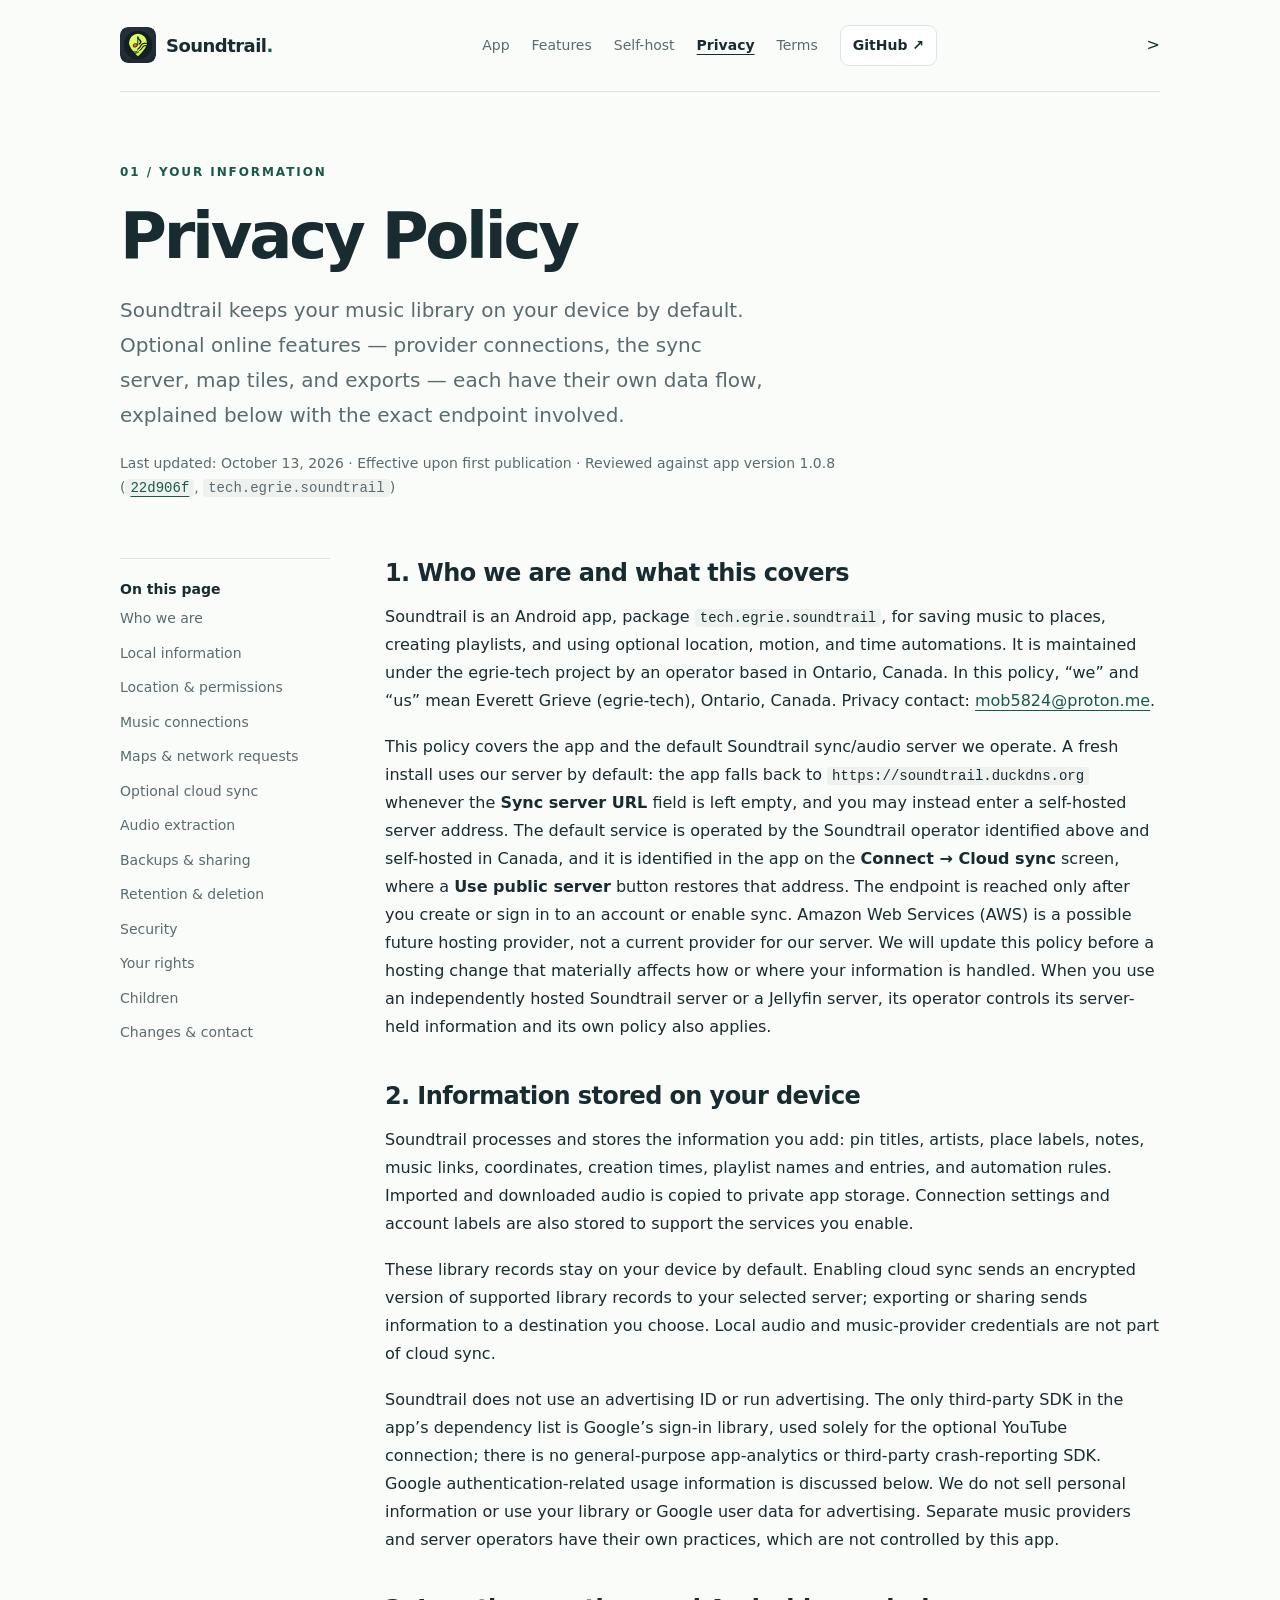
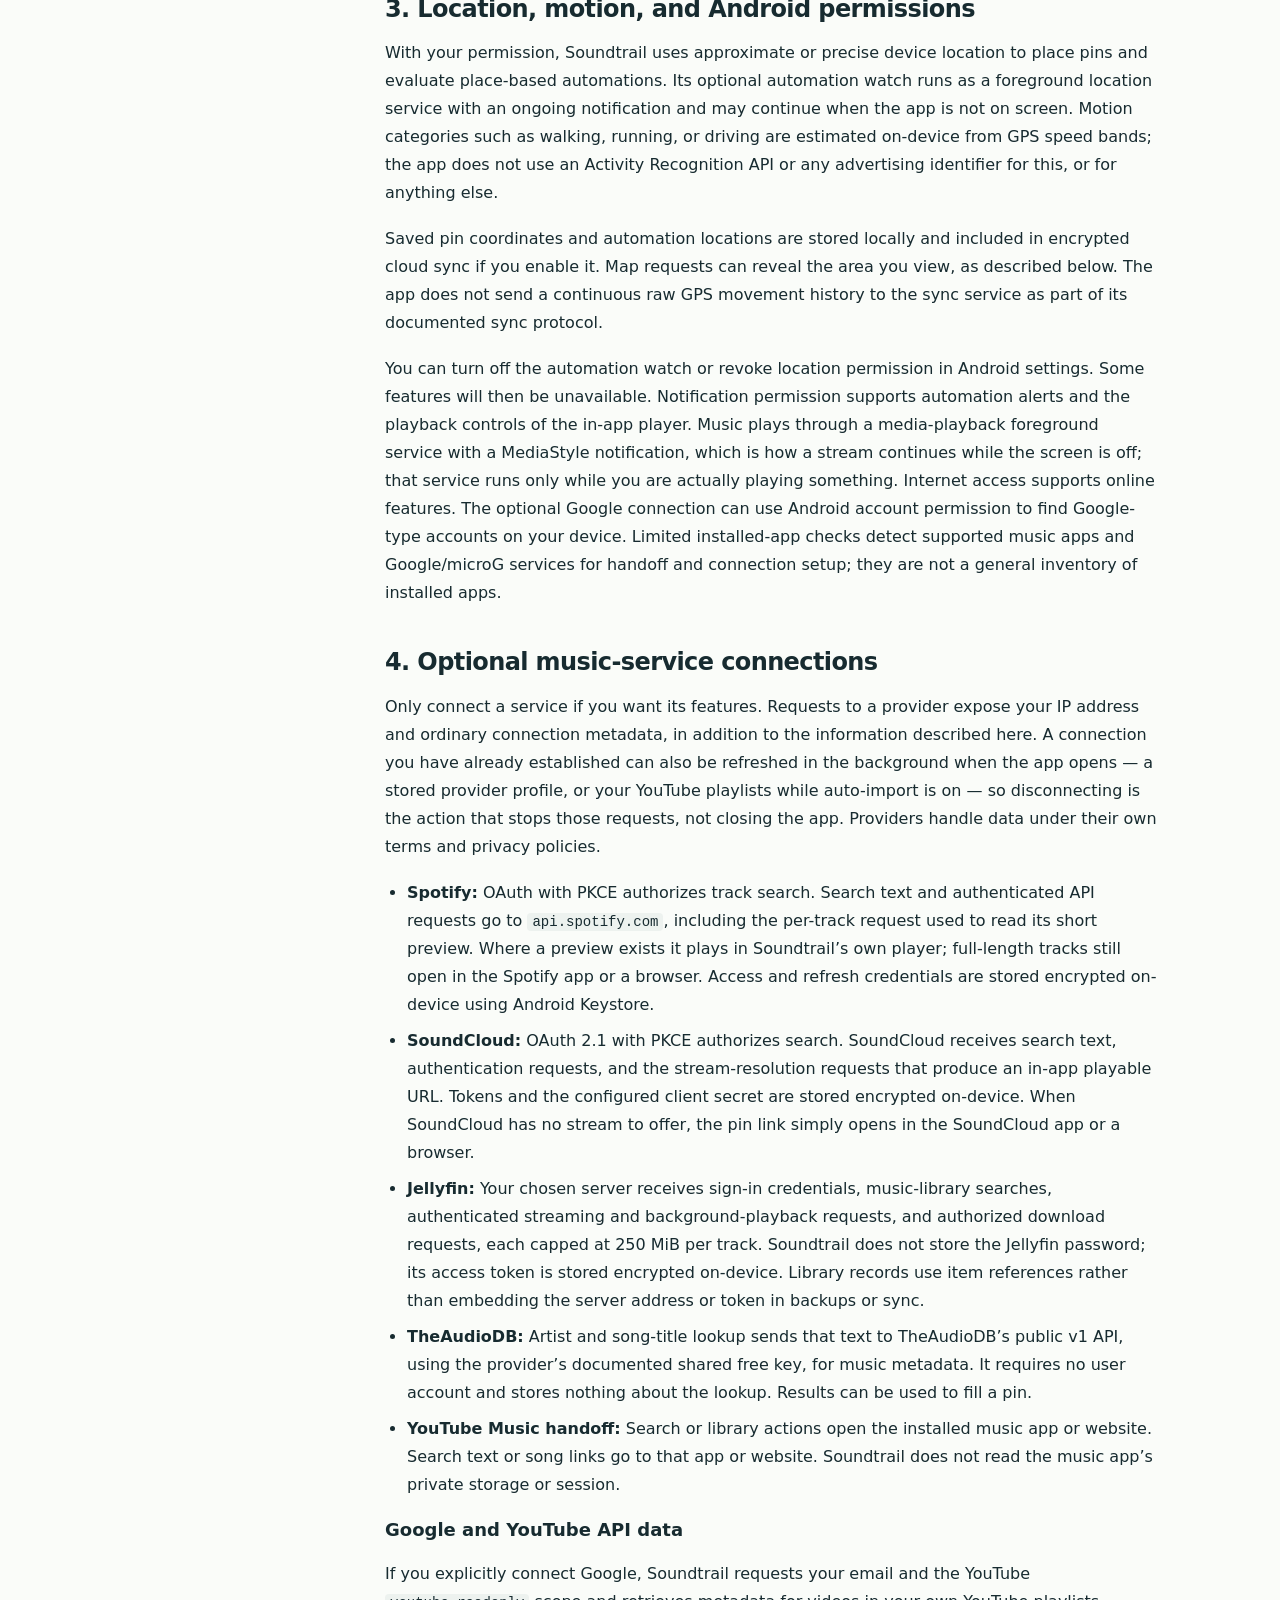
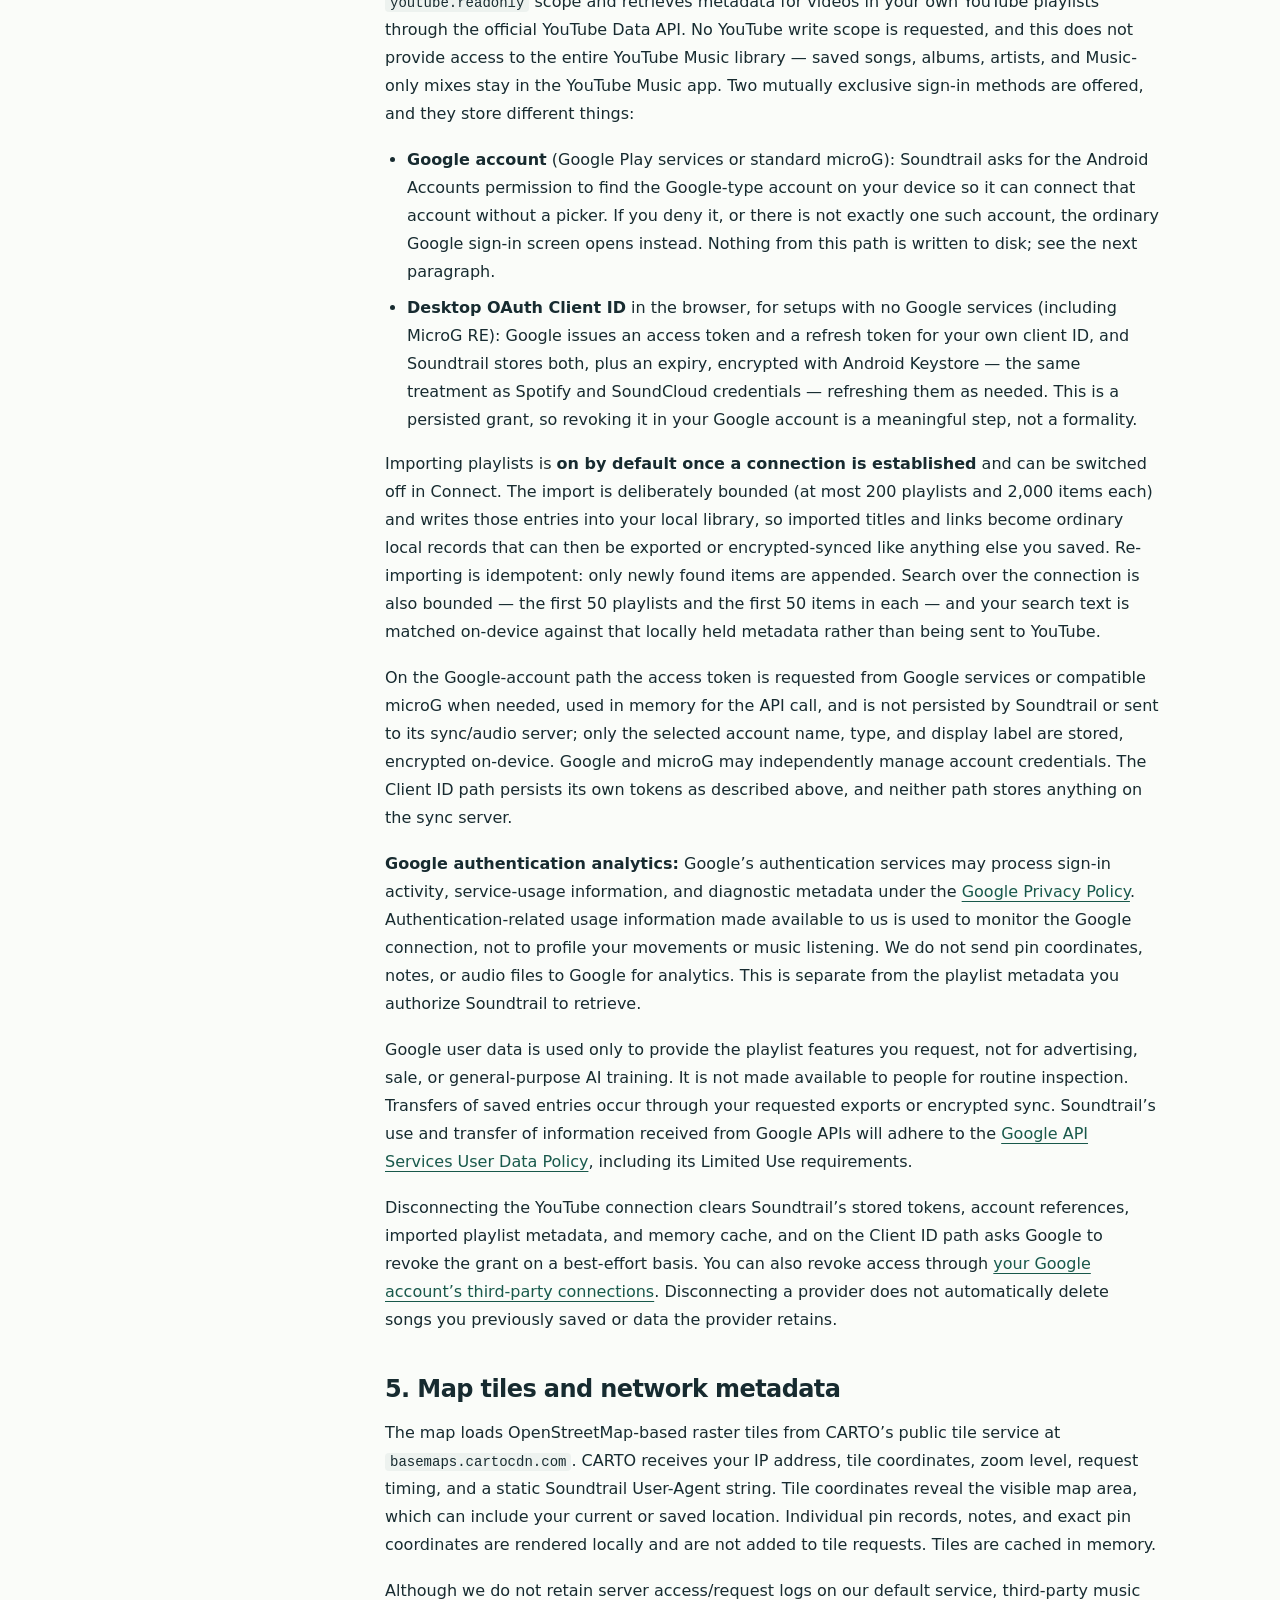
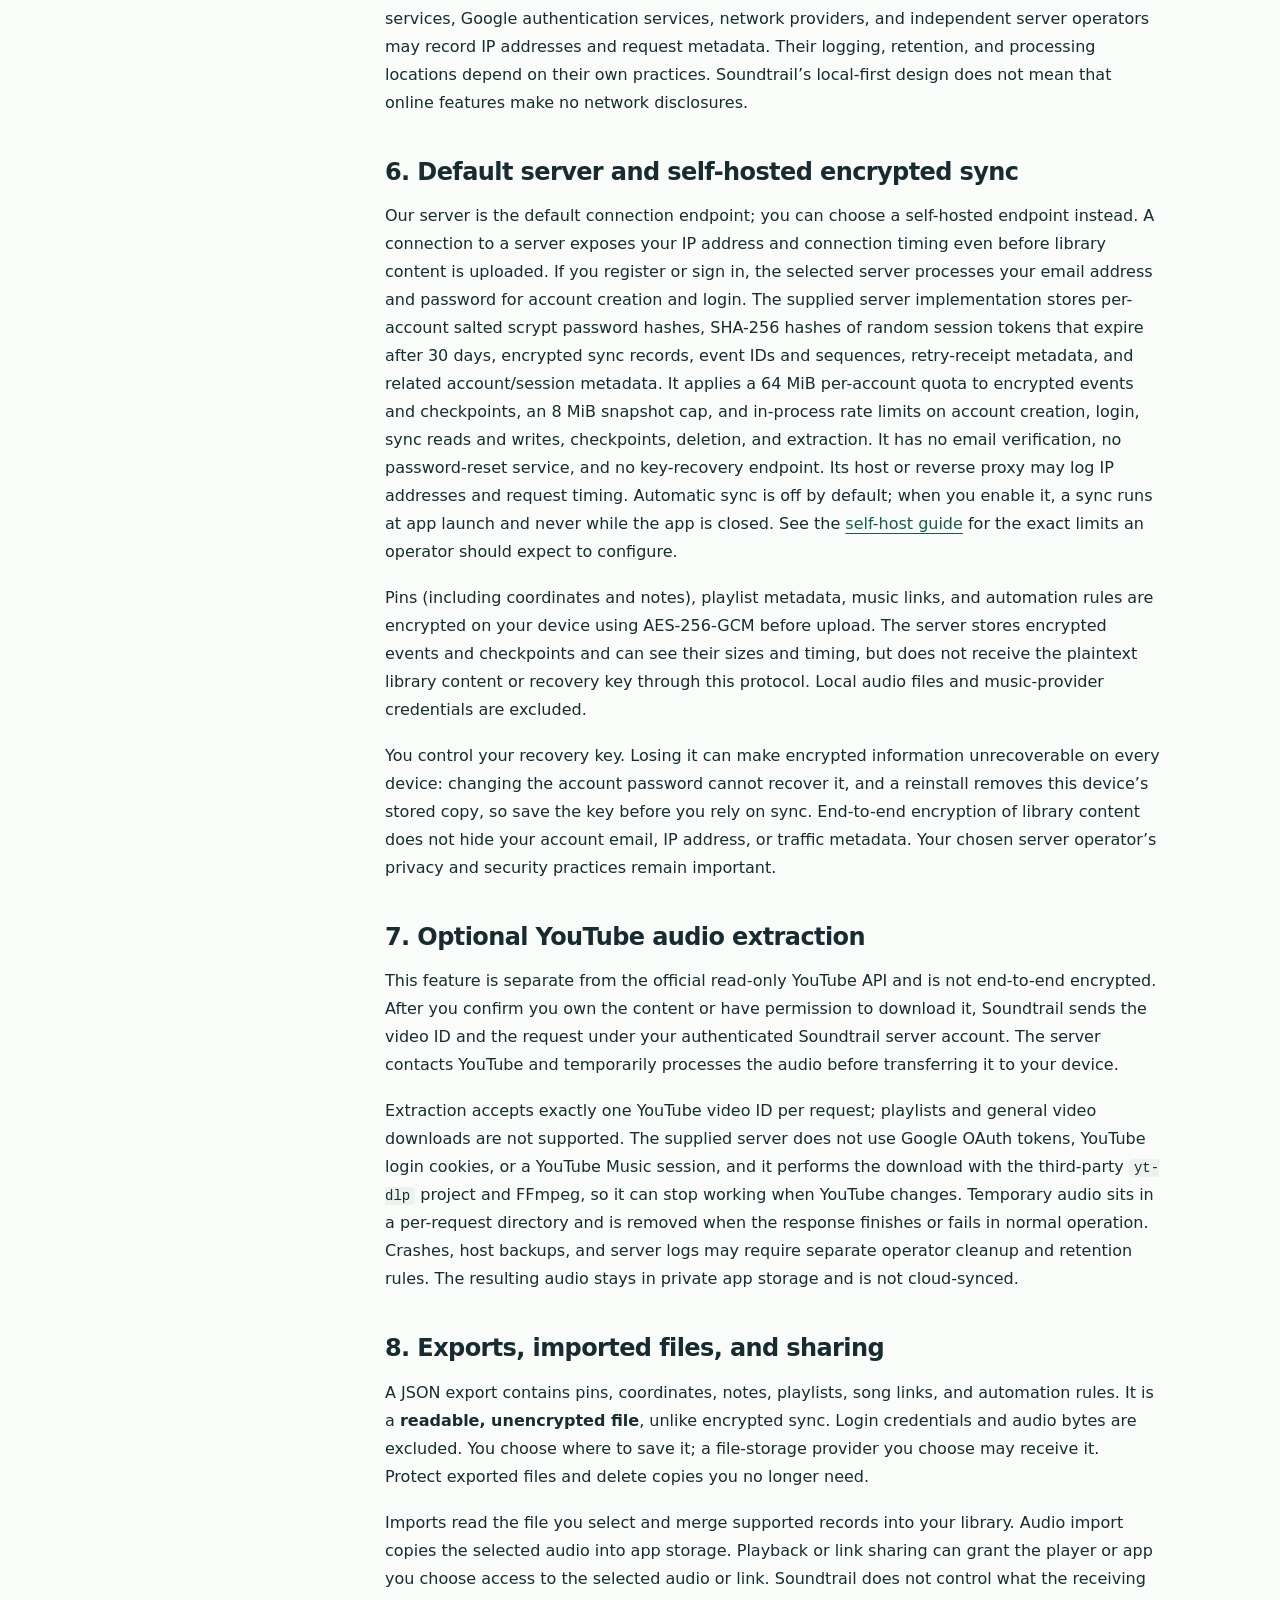
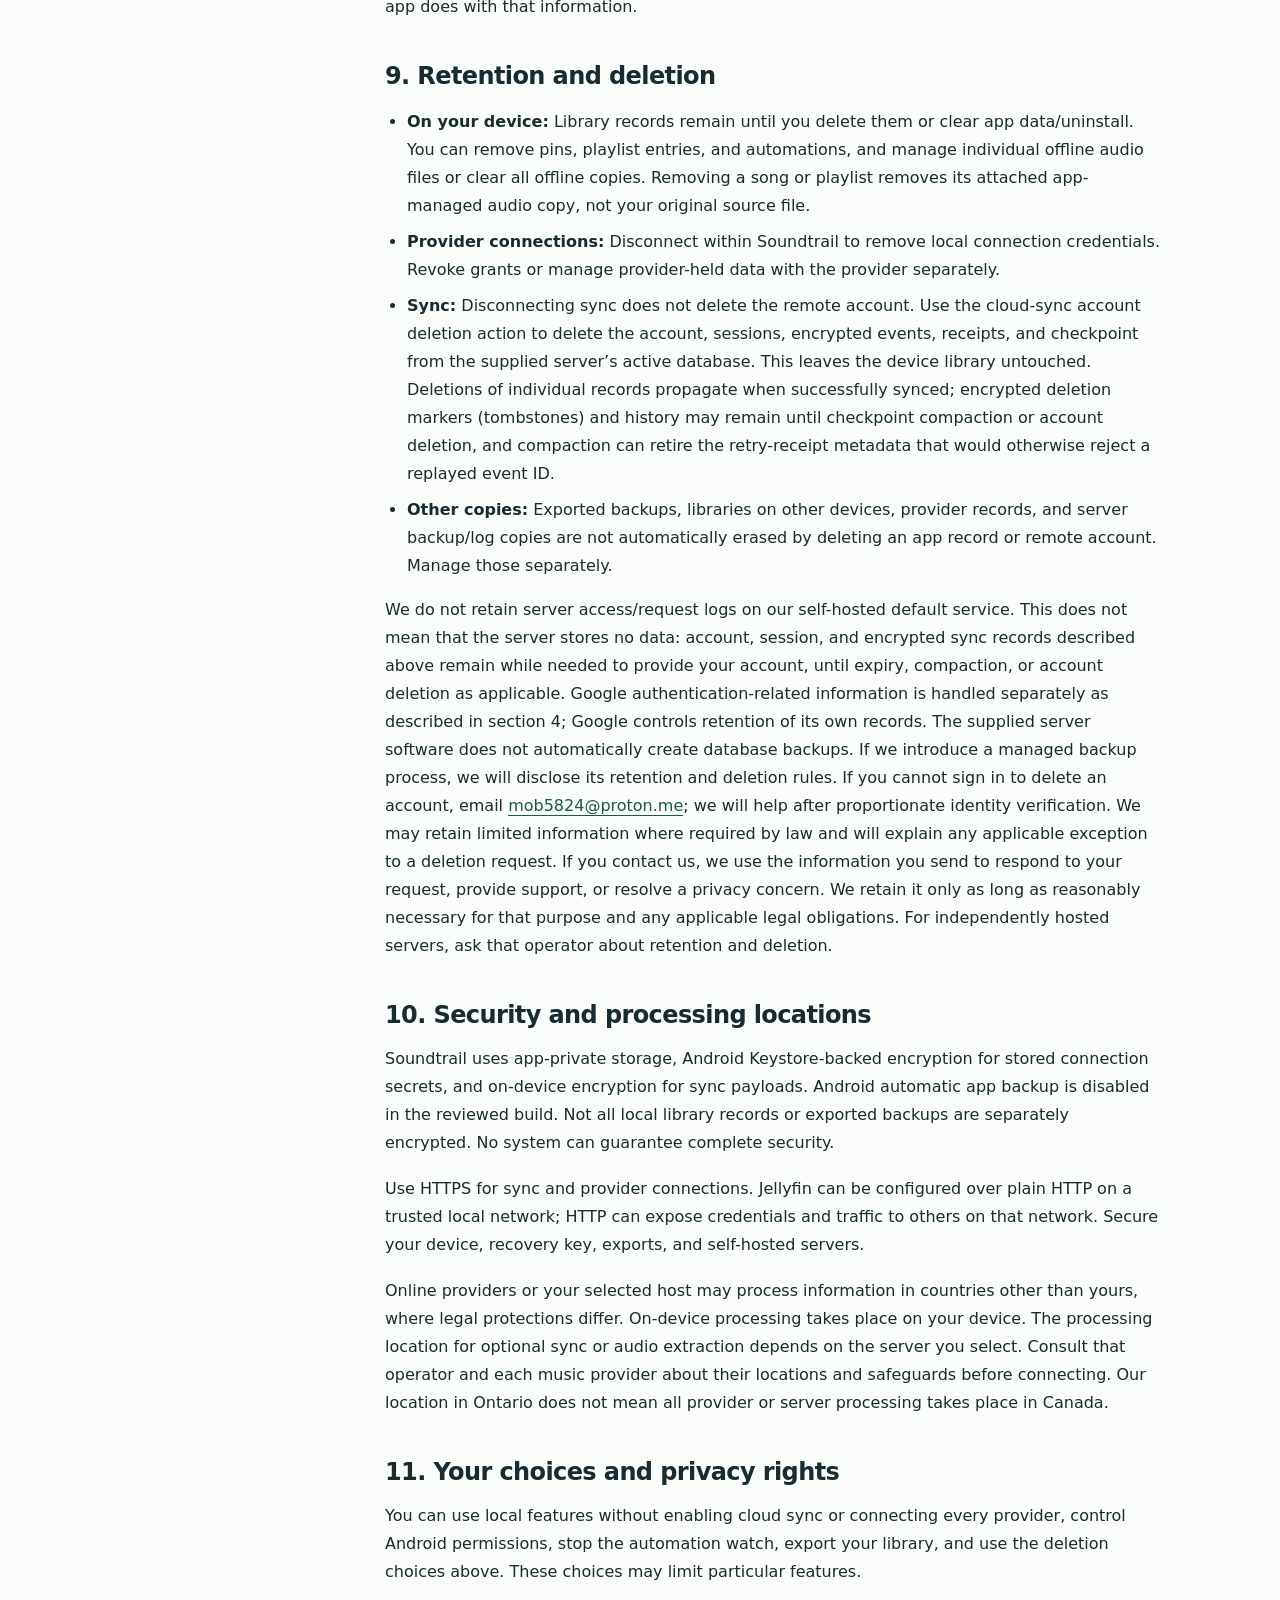
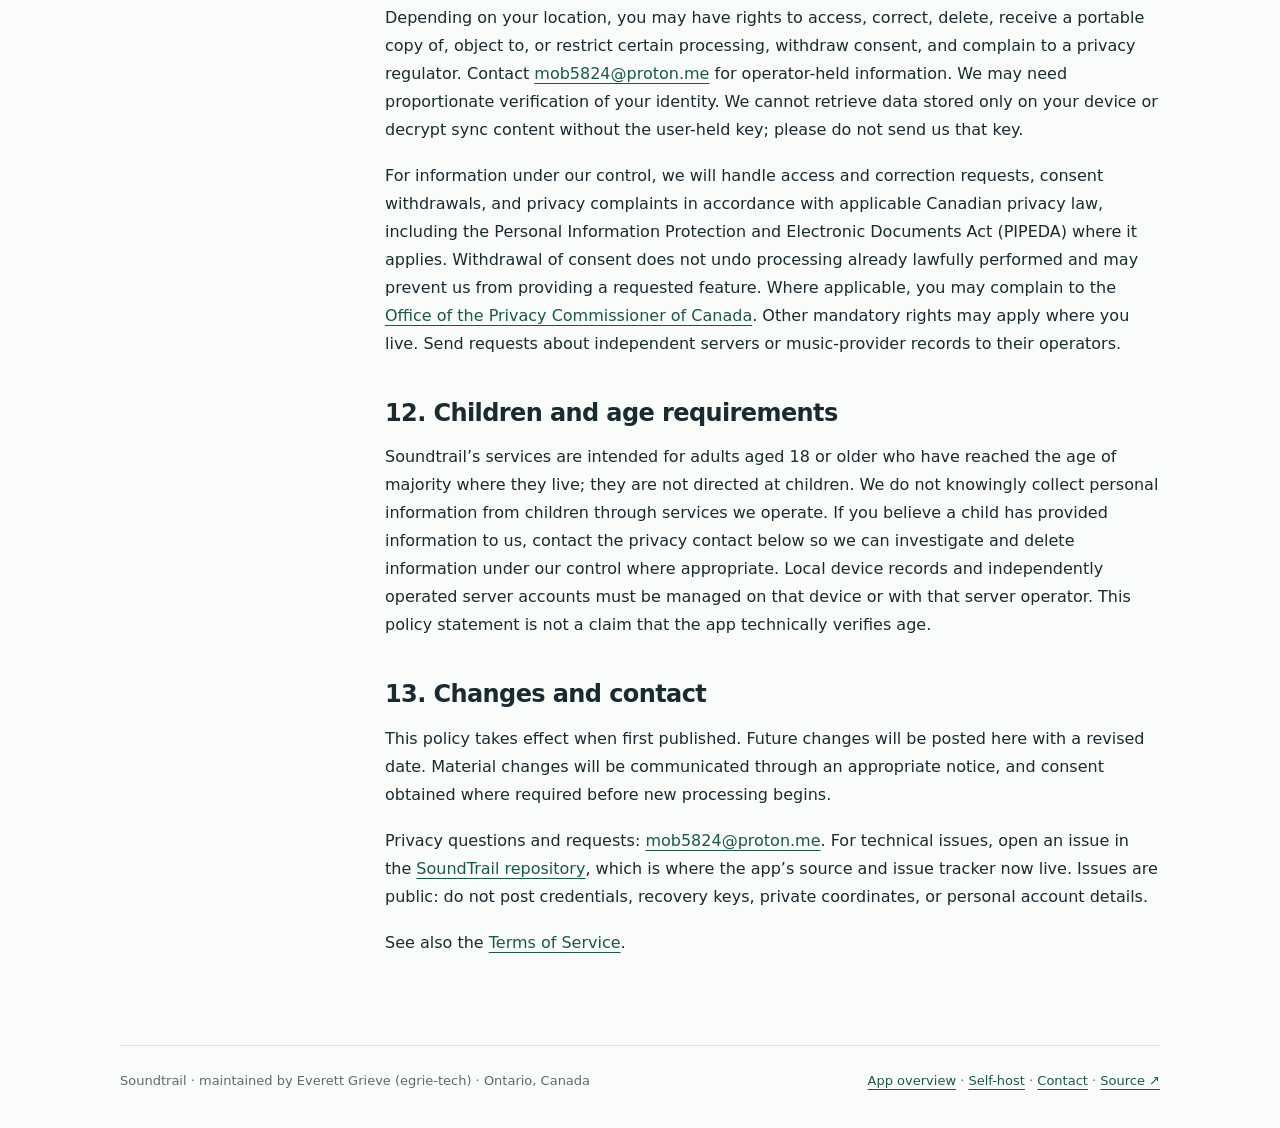
==== commit a378bbf9: "Point every link at mob5824m-wq/SoundTrail and grow the site into a project page The app's active re" ====
--- a/privacy/index.html
+++ b/privacy/index.html
@@ -1,28 +1,28 @@
 <!doctype html>
 <html lang="en">
-<head><meta charset="utf-8"><meta name="viewport" content="width=device-width, initial-scale=1"><meta name="description" content="Soundtrail privacy policy: location, local music data, provider connections, encrypted sync, and deletion."><title>Privacy Policy · Soundtrail</title><link rel="icon" type="image/svg+xml" href="../assets/soundtrail-logo.svg"><link rel="stylesheet" href="../assets/styles.css"></head>
+<head><meta charset="utf-8"><meta name="viewport" content="width=device-width, initial-scale=1"><meta name="description" content="Soundtrail privacy policy: location, local music data, provider connections, encrypted sync, and deletion."><title>Privacy Policy · Soundtrail</title><link rel="canonical" href="https://egrie-tech.github.io/privacy/"><meta name="color-scheme" content="light dark"><meta property="og:type" content="article"><meta property="og:site_name" content="Soundtrail"><meta property="og:title" content="Soundtrail Privacy Policy"><meta property="og:description" content="How Soundtrail handles location, local music data, provider connections, encrypted sync, and deletion."><meta property="og:url" content="https://egrie-tech.github.io/privacy/"><meta name="twitter:card" content="summary"><link rel="icon" type="image/svg+xml" href="../assets/soundtrail-logo.svg"><link rel="stylesheet" href="../assets/styles.css"></head>
 <body>
 <a class="skip" href="#main">Skip to content</a>
-<header><a class="brand" href="../"><img class="brand-mark" src="../assets/soundtrail-logo.svg" alt="" aria-hidden="true" width="36" height="36"><span>Soundtrail<span class="brand-dot">.</span></span></a><nav aria-label="Main navigation"><a href="./" aria-current="page">Privacy</a><a href="../terms/">Terms</a><a href="https://github.com/egrie-tech/Geotagged-Music-App">Source ↗</a></nav></header>
+<header><a class="brand" href="../"><img class="brand-mark" src="../assets/soundtrail-logo.svg" alt="" aria-hidden="true" width="36" height="36"><span>Soundtrail<span class="brand-dot">.</span></span></a><nav aria-label="Main navigation"><a href="../">App</a><a href="../#features">Features</a><a href="../self-host/">Self-host</a><a href="./" aria-current="page">Privacy</a><a href="../terms/">Terms</a><a class="gh" href="https://github.com/mob5824m-wq/SoundTrail">GitHub ↗</a></nav>></header>
 <main id="main">
-<div class="hero"><div class="eyebrow">01 / Your information</div><h1>Privacy Policy</h1><p class="intro">Soundtrail keeps your music library on your device by default. Optional online features have different data flows, explained below.</p><p class="meta">Last updated: October 13, 2026 · Effective upon first publication</p></div>
+<div class="hero"><div class="eyebrow">01 / Your information</div><h1>Privacy Policy</h1><p class="intro">Soundtrail keeps your music library on your device by default. Optional online features — provider connections, the sync server, map tiles, and exports — each have their own data flow, explained below with the exact endpoint involved.</p><p class="meta">Last updated: October 13, 2026 · Effective upon first publication · Reviewed against app version 1.0.8 (<a href="https://github.com/mob5824m-wq/SoundTrail/commit/22d906f8ed2a939adce7c823beab2fe48f1f6346"><code>22d906f</code></a>, <code>tech.egrie.soundtrail</code>)</p></div>
 <div class="layout">
 <aside class="toc" aria-label="On this page"><strong>On this page</strong><a href="#scope">Who we are</a><a href="#local">Local information</a><a href="#location">Location & permissions</a><a href="#providers">Music connections</a><a href="#maps">Maps & network requests</a><a href="#sync">Optional cloud sync</a><a href="#audio">Audio extraction</a><a href="#backups">Backups & sharing</a><a href="#retention">Retention & deletion</a><a href="#security">Security</a><a href="#rights">Your rights</a><a href="#children">Children</a><a href="#changes">Changes & contact</a></aside>
 <article>
-<section id="scope"><h2>1. Who we are and what this covers</h2><p>Soundtrail is an Android app, package <code>tech.egrie.soundtrail</code>, for saving music to places, creating playlists, and using optional location, motion, and time automations. It is maintained under the egrie-tech project by an operator based in Ontario, Canada. In this policy, “we” and “us” mean Everett Grieve (egrie-tech), Ontario, Canada. Privacy contact: <a href="mailto:mob5824@proton.me">mob5824@proton.me</a>.</p><p>This policy covers the app and the default Soundtrail sync/audio server we operate. The app is configured to connect to our server by default, and you may instead configure a self-hosted server. The default server is operated by the Soundtrail operator identified above. We self-host the default service in Canada. Its public URL has not yet been assigned; the endpoint will be identified in the app before use. Amazon Web Services (AWS) is a possible future hosting provider, not a current provider for our server. We will update this policy before a hosting change that materially affects how or where your information is handled. When you use an independently hosted Soundtrail server or a Jellyfin server, its operator controls its server-held information and its own policy also applies.</p></section>
-<section id="local"><h2>2. Information stored on your device</h2><p>Soundtrail processes and stores the information you add: pin titles, artists, place labels, notes, music links, coordinates, creation times, playlist names and entries, and automation rules. Imported and downloaded audio is copied to private app storage. Connection settings and account labels are also stored to support the services you enable.</p><p>These library records stay on your device by default. Enabling cloud sync sends an encrypted version of supported library records to your selected server; exporting or sharing sends information to a destination you choose. Local audio and music-provider credentials are not part of cloud sync.</p><p>Soundtrail does not use an advertising ID or run advertising. The app does not include a separate general-purpose app-analytics or third-party crash-reporting SDK. Google authentication-related usage information is discussed below. We do not sell personal information or use your library or Google user data for advertising. Separate music providers and server operators have their own practices, which are not controlled by this app.</p></section>
-<section id="location"><h2>3. Location, motion, and Android permissions</h2><p>With your permission, Soundtrail uses approximate or precise device location to place pins and evaluate place-based automations. Its optional automation watch runs as a foreground location service with an ongoing notification and may continue when the app is not on screen. Motion categories such as walking, running, or driving are estimated on-device from GPS speed; the app does not use an Activity Recognition API for this.</p><p>Saved pin coordinates and automation locations are stored locally and included in encrypted cloud sync if you enable it. Map requests can reveal the area you view, as described below. The app does not send a continuous raw GPS movement history to the sync service as part of its documented sync protocol.</p><p>You can turn off the automation watch or revoke location permission in Android settings. Some features will then be unavailable. Notification permission supports automation alerts and playback controls. Internet access supports online features. The optional Google connection can use Android account permission to find Google-type accounts on your device. Limited installed-app checks detect supported music apps and Google/microG services for handoff and connection setup; they are not a general inventory of installed apps.</p></section>
-<section id="providers"><h2>4. Optional music-service connections</h2><p>Only connect a service if you want its features. Requests to a provider expose your IP address and ordinary connection metadata, in addition to the information described here. Providers handle data under their own terms and privacy policies.</p><ul><li><strong>Spotify:</strong> OAuth with PKCE authorizes track search. Search text and authenticated API requests go to Spotify. Access and refresh credentials are stored encrypted on-device using Android Keystore. Opening a track hands its link to Spotify or a browser.</li><li><strong>SoundCloud:</strong> OAuth with PKCE authorizes search. SoundCloud receives search text and authentication requests. Tokens and a configured client secret are stored encrypted on-device. Playback links open in an external app or browser.</li><li><strong>Jellyfin:</strong> Your chosen server receives sign-in credentials, music-library searches, playback, and authorized download requests. Soundtrail does not store the Jellyfin password; its access token is stored encrypted on-device. Library records use item references rather than embedding the server address or token in backups or sync.</li><li><strong>TheAudioDB:</strong> Artist and song-title lookup sends that text to TheAudioDB for music metadata. It requires no user account. Results can be used to fill a pin.</li><li><strong>YouTube Music handoff:</strong> Search or library actions open the installed music app or website. Search text or song links go to that app or website. Soundtrail does not read the music app’s private storage or session.</li></ul>
-<h3>Google and YouTube API data</h3><p>If you explicitly connect Google, Soundtrail requests your email and the YouTube <code>youtube.readonly</code> scope. It stores the selected account name, type, and display label encrypted on-device, and retrieves metadata for videos in your own YouTube playlists through the official YouTube Data API. This does not provide access to the entire YouTube Music library. Playlist metadata is temporarily cached in memory; search matching happens on-device, rather than sending the playlist-search text to YouTube. Entries you choose to save become local library records and may be included in backups or encrypted sync.</p><p>The Google OAuth access token is requested from Google services or compatible microG when needed, used in memory for API calls, and is not persisted by Soundtrail or sent to its sync/audio server. Google/microG may independently manage account credentials.</p><p><strong>Google authentication analytics:</strong> Google’s authentication services may process sign-in activity, service-usage information, and diagnostic metadata under the <a href="https://policies.google.com/privacy">Google Privacy Policy</a>. Authentication-related usage information made available to us is used to monitor the Google connection, not to profile your movements or music listening. We do not send pin coordinates, notes, or audio files to Google for analytics. This is separate from the playlist metadata you authorize Soundtrail to retrieve.</p><p>Google user data is used only to provide the playlist features you request, not for advertising, sale, or general-purpose AI training. It is not made available to people for routine inspection. Transfers of saved entries occur through your requested exports or encrypted sync. Soundtrail’s use and transfer of information received from Google APIs will adhere to the <a href="https://developers.google.com/terms/api-services-user-data-policy">Google API Services User Data Policy</a>, including its Limited Use requirements.</p><p>Disconnecting the YouTube connection clears Soundtrail’s stored account references and memory cache and asks Google services to revoke access on a best-effort basis. You can also revoke access through <a href="https://myaccount.google.com/permissions">your Google account’s third-party connections</a>. Disconnecting a provider does not automatically delete songs you previously saved or data the provider retains.</p></section>
-<section id="maps"><h2>5. Map tiles and network metadata</h2><p>The map loads OpenStreetMap-based raster tiles from CARTO’s public tile service at <code>basemaps.cartocdn.com</code>. CARTO receives your IP address, tile coordinates, zoom level, request timing, and app User-Agent. Tile coordinates reveal the visible map area, which can include your current or saved location. Individual pin records, notes, and exact pin coordinates are rendered locally and are not added to tile requests. Tiles are cached in memory.</p><p>Although we do not retain server access/request logs on our default service, third-party music services, Google authentication services, network providers, and independent server operators may record IP addresses and request metadata. Their logging, retention, and processing locations depend on their own practices. Soundtrail’s local-first design does not mean that online features make no network disclosures.</p></section>
-<section id="sync"><h2>6. Default server and self-hosted encrypted sync</h2><p>Our server is the default connection endpoint; you can choose a self-hosted endpoint instead. A connection to a server exposes your IP address and connection timing even before library content is uploaded. If you register or sign in, the selected server processes your email address and password for account creation and login. The supplied server implementation stores salted password hashes, hashed session tokens, expiry information, encrypted sync records, event IDs and sequences, and related account/session metadata. Its host or reverse proxy may log IP addresses and request timing.</p><p>Pins (including coordinates and notes), playlist metadata, music links, and automation rules are encrypted on your device using AES-256-GCM before upload. The server stores encrypted events and checkpoints and can see their sizes and timing, but does not receive the plaintext library content or recovery key through this protocol. Local audio files and music-provider credentials are excluded.</p><p>You control your recovery key. Losing it can make encrypted information unrecoverable; changing the account password cannot recover it. End-to-end encryption of library content does not hide your account email, IP address, or traffic metadata. Your chosen server operator’s privacy and security practices remain important.</p></section>
-<section id="audio"><h2>7. Optional YouTube audio extraction</h2><p>This feature is separate from the official read-only YouTube API and is not end-to-end encrypted. After you confirm you own the content or have permission to download it, Soundtrail sends the video ID and the request under your authenticated Soundtrail server account. The server contacts YouTube and temporarily processes the audio before transferring it to your device.</p><p>The supplied server does not use Google OAuth tokens, YouTube login cookies, or a YouTube Music session for extraction. Temporary audio files are removed when the response finishes or fails in normal operation. Crashes, host backups, and server logs may require separate operator cleanup and retention rules. The resulting audio stays in private app storage and is not cloud-synced.</p></section>
+<section id="scope"><h2>1. Who we are and what this covers</h2><p>Soundtrail is an Android app, package <code>tech.egrie.soundtrail</code>, for saving music to places, creating playlists, and using optional location, motion, and time automations. It is maintained under the egrie-tech project by an operator based in Ontario, Canada. In this policy, “we” and “us” mean Everett Grieve (egrie-tech), Ontario, Canada. Privacy contact: <a href="mailto:mob5824@proton.me">mob5824@proton.me</a>.</p><p>This policy covers the app and the default Soundtrail sync/audio server we operate. A fresh install uses our server by default: the app falls back to <code>https://soundtrail.duckdns.org</code> whenever the <strong>Sync server URL</strong> field is left empty, and you may instead enter a self-hosted server address. The default service is operated by the Soundtrail operator identified above and self-hosted in Canada, and it is identified in the app on the <strong>Connect → Cloud sync</strong> screen, where a <strong>Use public server</strong> button restores that address. The endpoint is reached only after you create or sign in to an account or enable sync. Amazon Web Services (AWS) is a possible future hosting provider, not a current provider for our server. We will update this policy before a hosting change that materially affects how or where your information is handled. When you use an independently hosted Soundtrail server or a Jellyfin server, its operator controls its server-held information and its own policy also applies.</p></section>
+<section id="local"><h2>2. Information stored on your device</h2><p>Soundtrail processes and stores the information you add: pin titles, artists, place labels, notes, music links, coordinates, creation times, playlist names and entries, and automation rules. Imported and downloaded audio is copied to private app storage. Connection settings and account labels are also stored to support the services you enable.</p><p>These library records stay on your device by default. Enabling cloud sync sends an encrypted version of supported library records to your selected server; exporting or sharing sends information to a destination you choose. Local audio and music-provider credentials are not part of cloud sync.</p><p>Soundtrail does not use an advertising ID or run advertising. The only third-party SDK in the app’s dependency list is Google’s sign-in library, used solely for the optional YouTube connection; there is no general-purpose app-analytics or third-party crash-reporting SDK. Google authentication-related usage information is discussed below. We do not sell personal information or use your library or Google user data for advertising. Separate music providers and server operators have their own practices, which are not controlled by this app.</p></section>
+<section id="location"><h2>3. Location, motion, and Android permissions</h2><p>With your permission, Soundtrail uses approximate or precise device location to place pins and evaluate place-based automations. Its optional automation watch runs as a foreground location service with an ongoing notification and may continue when the app is not on screen. Motion categories such as walking, running, or driving are estimated on-device from GPS speed bands; the app does not use an Activity Recognition API or any advertising identifier for this, or for anything else.</p><p>Saved pin coordinates and automation locations are stored locally and included in encrypted cloud sync if you enable it. Map requests can reveal the area you view, as described below. The app does not send a continuous raw GPS movement history to the sync service as part of its documented sync protocol.</p><p>You can turn off the automation watch or revoke location permission in Android settings. Some features will then be unavailable. Notification permission supports automation alerts and the playback controls of the in-app player. Music plays through a media-playback foreground service with a MediaStyle notification, which is how a stream continues while the screen is off; that service runs only while you are actually playing something. Internet access supports online features. The optional Google connection can use Android account permission to find Google-type accounts on your device. Limited installed-app checks detect supported music apps and Google/microG services for handoff and connection setup; they are not a general inventory of installed apps.</p></section>
+<section id="providers"><h2>4. Optional music-service connections</h2><p>Only connect a service if you want its features. Requests to a provider expose your IP address and ordinary connection metadata, in addition to the information described here. A connection you have already established can also be refreshed in the background when the app opens — a stored provider profile, or your YouTube playlists while auto-import is on — so disconnecting is the action that stops those requests, not closing the app. Providers handle data under their own terms and privacy policies.</p><ul><li><strong>Spotify:</strong> OAuth with PKCE authorizes track search. Search text and authenticated API requests go to <code>api.spotify.com</code>, including the per-track request used to read its short preview. Where a preview exists it plays in Soundtrail’s own player; full-length tracks still open in the Spotify app or a browser. Access and refresh credentials are stored encrypted on-device using Android Keystore.</li><li><strong>SoundCloud:</strong> OAuth 2.1 with PKCE authorizes search. SoundCloud receives search text, authentication requests, and the stream-resolution requests that produce an in-app playable URL. Tokens and the configured client secret are stored encrypted on-device. When SoundCloud has no stream to offer, the pin link simply opens in the SoundCloud app or a browser.</li><li><strong>Jellyfin:</strong> Your chosen server receives sign-in credentials, music-library searches, authenticated streaming and background-playback requests, and authorized download requests, each capped at 250 MiB per track. Soundtrail does not store the Jellyfin password; its access token is stored encrypted on-device. Library records use item references rather than embedding the server address or token in backups or sync.</li><li><strong>TheAudioDB:</strong> Artist and song-title lookup sends that text to TheAudioDB’s public v1 API, using the provider’s documented shared free key, for music metadata. It requires no user account and stores nothing about the lookup. Results can be used to fill a pin.</li><li><strong>YouTube Music handoff:</strong> Search or library actions open the installed music app or website. Search text or song links go to that app or website. Soundtrail does not read the music app’s private storage or session.</li></ul>
+<h3>Google and YouTube API data</h3><p>If you explicitly connect Google, Soundtrail requests your email and the YouTube <code>youtube.readonly</code> scope and retrieves metadata for videos in your own YouTube playlists through the official YouTube Data API. No YouTube write scope is requested, and this does not provide access to the entire YouTube Music library — saved songs, albums, artists, and Music-only mixes stay in the YouTube Music app. Two mutually exclusive sign-in methods are offered, and they store different things:</p><ul><li><strong>Google account</strong> (Google Play services or standard microG): Soundtrail asks for the Android Accounts permission to find the Google-type account on your device so it can connect that account without a picker. If you deny it, or there is not exactly one such account, the ordinary Google sign-in screen opens instead. Nothing from this path is written to disk; see the next paragraph.</li><li><strong>Desktop OAuth Client ID</strong> in the browser, for setups with no Google services (including MicroG RE): Google issues an access token and a refresh token for your own client ID, and Soundtrail stores both, plus an expiry, encrypted with Android Keystore — the same treatment as Spotify and SoundCloud credentials — refreshing them as needed. This is a persisted grant, so revoking it in your Google account is a meaningful step, not a formality.</li></ul><p>Importing playlists is <strong>on by default once a connection is established</strong> and can be switched off in Connect. The import is deliberately bounded (at most 200 playlists and 2,000 items each) and writes those entries into your local library, so imported titles and links become ordinary local records that can then be exported or encrypted-synced like anything else you saved. Re-importing is idempotent: only newly found items are appended. Search over the connection is also bounded — the first 50 playlists and the first 50 items in each — and your search text is matched on-device against that locally held metadata rather than being sent to YouTube.</p><p>On the Google-account path the access token is requested from Google services or compatible microG when needed, used in memory for the API call, and is not persisted by Soundtrail or sent to its sync/audio server; only the selected account name, type, and display label are stored, encrypted on-device. Google and microG may independently manage account credentials. The Client ID path persists its own tokens as described above, and neither path stores anything on the sync server.</p><p><strong>Google authentication analytics:</strong> Google’s authentication services may process sign-in activity, service-usage information, and diagnostic metadata under the <a href="https://policies.google.com/privacy">Google Privacy Policy</a>. Authentication-related usage information made available to us is used to monitor the Google connection, not to profile your movements or music listening. We do not send pin coordinates, notes, or audio files to Google for analytics. This is separate from the playlist metadata you authorize Soundtrail to retrieve.</p><p>Google user data is used only to provide the playlist features you request, not for advertising, sale, or general-purpose AI training. It is not made available to people for routine inspection. Transfers of saved entries occur through your requested exports or encrypted sync. Soundtrail’s use and transfer of information received from Google APIs will adhere to the <a href="https://developers.google.com/terms/api-services-user-data-policy">Google API Services User Data Policy</a>, including its Limited Use requirements.</p><p>Disconnecting the YouTube connection clears Soundtrail’s stored tokens, account references, imported playlist metadata, and memory cache, and on the Client ID path asks Google to revoke the grant on a best-effort basis. You can also revoke access through <a href="https://myaccount.google.com/permissions">your Google account’s third-party connections</a>. Disconnecting a provider does not automatically delete songs you previously saved or data the provider retains.</p></section>
+<section id="maps"><h2>5. Map tiles and network metadata</h2><p>The map loads OpenStreetMap-based raster tiles from CARTO’s public tile service at <code>basemaps.cartocdn.com</code>. CARTO receives your IP address, tile coordinates, zoom level, request timing, and a static Soundtrail User-Agent string. Tile coordinates reveal the visible map area, which can include your current or saved location. Individual pin records, notes, and exact pin coordinates are rendered locally and are not added to tile requests. Tiles are cached in memory.</p><p>Although we do not retain server access/request logs on our default service, third-party music services, Google authentication services, network providers, and independent server operators may record IP addresses and request metadata. Their logging, retention, and processing locations depend on their own practices. Soundtrail’s local-first design does not mean that online features make no network disclosures.</p></section>
+<section id="sync"><h2>6. Default server and self-hosted encrypted sync</h2><p>Our server is the default connection endpoint; you can choose a self-hosted endpoint instead. A connection to a server exposes your IP address and connection timing even before library content is uploaded. If you register or sign in, the selected server processes your email address and password for account creation and login. The supplied server implementation stores per-account salted scrypt password hashes, SHA-256 hashes of random session tokens that expire after 30 days, encrypted sync records, event IDs and sequences, retry-receipt metadata, and related account/session metadata. It applies a 64 MiB per-account quota to encrypted events and checkpoints, an 8 MiB snapshot cap, and in-process rate limits on account creation, login, sync reads and writes, checkpoints, deletion, and extraction. It has no email verification, no password-reset service, and no key-recovery endpoint. Its host or reverse proxy may log IP addresses and request timing. Automatic sync is off by default; when you enable it, a sync runs at app launch and never while the app is closed. See the <a href="../self-host/">self-host guide</a> for the exact limits an operator should expect to configure.</p><p>Pins (including coordinates and notes), playlist metadata, music links, and automation rules are encrypted on your device using AES-256-GCM before upload. The server stores encrypted events and checkpoints and can see their sizes and timing, but does not receive the plaintext library content or recovery key through this protocol. Local audio files and music-provider credentials are excluded.</p><p>You control your recovery key. Losing it can make encrypted information unrecoverable on every device: changing the account password cannot recover it, and a reinstall removes this device’s stored copy, so save the key before you rely on sync. End-to-end encryption of library content does not hide your account email, IP address, or traffic metadata. Your chosen server operator’s privacy and security practices remain important.</p></section>
+<section id="audio"><h2>7. Optional YouTube audio extraction</h2><p>This feature is separate from the official read-only YouTube API and is not end-to-end encrypted. After you confirm you own the content or have permission to download it, Soundtrail sends the video ID and the request under your authenticated Soundtrail server account. The server contacts YouTube and temporarily processes the audio before transferring it to your device.</p><p>Extraction accepts exactly one YouTube video ID per request; playlists and general video downloads are not supported. The supplied server does not use Google OAuth tokens, YouTube login cookies, or a YouTube Music session, and it performs the download with the third-party <code>yt-dlp</code> project and FFmpeg, so it can stop working when YouTube changes. Temporary audio sits in a per-request directory and is removed when the response finishes or fails in normal operation. Crashes, host backups, and server logs may require separate operator cleanup and retention rules. The resulting audio stays in private app storage and is not cloud-synced.</p></section>
 <section id="backups"><h2>8. Exports, imported files, and sharing</h2><p>A JSON export contains pins, coordinates, notes, playlists, song links, and automation rules. It is a <strong>readable, unencrypted file</strong>, unlike encrypted sync. Login credentials and audio bytes are excluded. You choose where to save it; a file-storage provider you choose may receive it. Protect exported files and delete copies you no longer need.</p><p>Imports read the file you select and merge supported records into your library. Audio import copies the selected audio into app storage. Playback or link sharing can grant the player or app you choose access to the selected audio or link. Soundtrail does not control what the receiving app does with that information.</p></section>
-<section id="retention"><h2>9. Retention and deletion</h2><ul><li><strong>On your device:</strong> Library records remain until you delete them or clear app data/uninstall. You can remove pins, playlist entries, and automations, and manage individual offline audio files or clear all offline copies. Removing a song or playlist removes its attached app-managed audio copy, not your original source file.</li><li><strong>Provider connections:</strong> Disconnect within Soundtrail to remove local connection credentials. Revoke grants or manage provider-held data with the provider separately.</li><li><strong>Sync:</strong> Disconnecting sync does not delete the remote account. Use the cloud-sync account deletion action to delete the account, sessions, encrypted events, receipts, and checkpoint from the supplied server’s active database. This leaves the device library untouched. Deletions of individual records propagate when successfully synced; encrypted deletion markers and history may remain until compaction or account deletion.</li><li><strong>Other copies:</strong> Exported backups, libraries on other devices, provider records, and server backup/log copies are not automatically erased by deleting an app record or remote account. Manage those separately.</li></ul><p>We do not retain server access/request logs on our self-hosted default service. This does not mean that the server stores no data: account, session, and encrypted sync records described above remain while needed to provide your account, until expiry, compaction, or account deletion as applicable. Google authentication-related information is handled separately as described in section 4; Google controls retention of its own records. The supplied server software does not automatically create database backups. If we introduce a managed backup process, we will disclose its retention and deletion rules. If you cannot sign in to delete an account, email <a href="mailto:mob5824@proton.me">mob5824@proton.me</a>; we will help after proportionate identity verification. We may retain limited information where required by law and will explain any applicable exception to a deletion request. If you contact us, we use the information you send to respond to your request, provide support, or resolve a privacy concern. We retain it only as long as reasonably necessary for that purpose and any applicable legal obligations. For independently hosted servers, ask that operator about retention and deletion.</p></section>
+<section id="retention"><h2>9. Retention and deletion</h2><ul><li><strong>On your device:</strong> Library records remain until you delete them or clear app data/uninstall. You can remove pins, playlist entries, and automations, and manage individual offline audio files or clear all offline copies. Removing a song or playlist removes its attached app-managed audio copy, not your original source file.</li><li><strong>Provider connections:</strong> Disconnect within Soundtrail to remove local connection credentials. Revoke grants or manage provider-held data with the provider separately.</li><li><strong>Sync:</strong> Disconnecting sync does not delete the remote account. Use the cloud-sync account deletion action to delete the account, sessions, encrypted events, receipts, and checkpoint from the supplied server’s active database. This leaves the device library untouched. Deletions of individual records propagate when successfully synced; encrypted deletion markers (tombstones) and history may remain until checkpoint compaction or account deletion, and compaction can retire the retry-receipt metadata that would otherwise reject a replayed event ID.</li><li><strong>Other copies:</strong> Exported backups, libraries on other devices, provider records, and server backup/log copies are not automatically erased by deleting an app record or remote account. Manage those separately.</li></ul><p>We do not retain server access/request logs on our self-hosted default service. This does not mean that the server stores no data: account, session, and encrypted sync records described above remain while needed to provide your account, until expiry, compaction, or account deletion as applicable. Google authentication-related information is handled separately as described in section 4; Google controls retention of its own records. The supplied server software does not automatically create database backups. If we introduce a managed backup process, we will disclose its retention and deletion rules. If you cannot sign in to delete an account, email <a href="mailto:mob5824@proton.me">mob5824@proton.me</a>; we will help after proportionate identity verification. We may retain limited information where required by law and will explain any applicable exception to a deletion request. If you contact us, we use the information you send to respond to your request, provide support, or resolve a privacy concern. We retain it only as long as reasonably necessary for that purpose and any applicable legal obligations. For independently hosted servers, ask that operator about retention and deletion.</p></section>
 <section id="security"><h2>10. Security and processing locations</h2><p>Soundtrail uses app-private storage, Android Keystore-backed encryption for stored connection secrets, and on-device encryption for sync payloads. Android automatic app backup is disabled in the reviewed build. Not all local library records or exported backups are separately encrypted. No system can guarantee complete security.</p><p>Use HTTPS for sync and provider connections. Jellyfin can be configured over plain HTTP on a trusted local network; HTTP can expose credentials and traffic to others on that network. Secure your device, recovery key, exports, and self-hosted servers.</p><p>Online providers or your selected host may process information in countries other than yours, where legal protections differ. On-device processing takes place on your device. The processing location for optional sync or audio extraction depends on the server you select. Consult that operator and each music provider about their locations and safeguards before connecting. Our location in Ontario does not mean all provider or server processing takes place in Canada.</p></section>
 <section id="rights"><h2>11. Your choices and privacy rights</h2><p>You can use local features without enabling cloud sync or connecting every provider, control Android permissions, stop the automation watch, export your library, and use the deletion choices above. These choices may limit particular features.</p><p>Depending on your location, you may have rights to access, correct, delete, receive a portable copy of, object to, or restrict certain processing, withdraw consent, and complain to a privacy regulator. Contact <a href="mailto:mob5824@proton.me">mob5824@proton.me</a> for operator-held information. We may need proportionate verification of your identity. We cannot retrieve data stored only on your device or decrypt sync content without the user-held key; please do not send us that key.</p><p>For information under our control, we will handle access and correction requests, consent withdrawals, and privacy complaints in accordance with applicable Canadian privacy law, including the Personal Information Protection and Electronic Documents Act (PIPEDA) where it applies. Withdrawal of consent does not undo processing already lawfully performed and may prevent us from providing a requested feature. Where applicable, you may complain to the <a href="https://www.priv.gc.ca/en/report-a-concern/">Office of the Privacy Commissioner of Canada</a>. Other mandatory rights may apply where you live. Send requests about independent servers or music-provider records to their operators.</p></section>
 <section id="children"><h2>12. Children and age requirements</h2><p>Soundtrail’s services are intended for adults aged 18 or older who have reached the age of majority where they live; they are not directed at children. We do not knowingly collect personal information from children through services we operate. If you believe a child has provided information to us, contact the privacy contact below so we can investigate and delete information under our control where appropriate. Local device records and independently operated server accounts must be managed on that device or with that server operator. This policy statement is not a claim that the app technically verifies age.</p></section>
-<section id="changes"><h2>13. Changes and contact</h2><p>This policy takes effect when first published. Future changes will be posted here with a revised date. Material changes will be communicated through an appropriate notice, and consent obtained where required before new processing begins.</p><p>Privacy questions and requests: <a href="mailto:mob5824@proton.me">mob5824@proton.me</a>. For technical issues, visit the <a href="https://github.com/egrie-tech/Geotagged-Music-App/issues">Soundtrail issue tracker</a>. Issues are public: do not post credentials, recovery keys, private coordinates, or personal account details.</p><p>See also the <a href="../terms/">Terms of Service</a>.</p></section>
+<section id="changes"><h2>13. Changes and contact</h2><p>This policy takes effect when first published. Future changes will be posted here with a revised date. Material changes will be communicated through an appropriate notice, and consent obtained where required before new processing begins.</p><p>Privacy questions and requests: <a href="mailto:mob5824@proton.me">mob5824@proton.me</a>. For technical issues, open an issue in the <a href="https://github.com/mob5824m-wq/SoundTrail/issues">SoundTrail repository</a>, which is where the app’s source and issue tracker now live. Issues are public: do not post credentials, recovery keys, private coordinates, or personal account details.</p><p>See also the <a href="../terms/">Terms of Service</a>.</p></section>
 </article></div>
-</main><footer><span>Soundtrail · by egrie-tech</span><span>Soundtrail · <a href="../terms/">Terms of Service</a></span></footer>
+</main><footer><span>Soundtrail · maintained by Everett Grieve (egrie-tech) · Ontario, Canada</span><span><a href="../">App overview</a> · <a href="../self-host/">Self-host</a> · <a href="mailto:mob5824@proton.me">Contact</a> · <a href="https://github.com/mob5824m-wq/SoundTrail">Source ↗</a></span></footer>
 </body></html>
--- a/assets/styles.css
+++ b/assets/styles.css
@@ -1 +1 @@
-:root{color-scheme:light;--ink:#172b30;--muted:#596b70;--line:#dce5e3;--paper:#fafcf9;--accent:#18594b}*{box-sizing:border-box}body{margin:0;background:var(--paper);color:var(--ink);font:16px/1.75 system-ui,-apple-system,BlinkMacSystemFont,"Segoe UI",sans-serif}a{color:var(--accent);text-underline-offset:4px}a:hover{color:#103d34}a:focus-visible{outline:3px solid #cb8c26;outline-offset:5px}header,main,footer{width:min(100% - 48px,1040px);margin:auto}header{display:flex;justify-content:space-between;align-items:center;gap:24px;padding:25px 0;border-bottom:1px solid var(--line)}.brand{display:inline-flex;align-items:center;gap:10px;font-size:18px;font-weight:750;text-decoration:none;letter-spacing:-.03em;white-space:nowrap}.brand-mark{display:block;width:36px;height:36px;flex:none}.brand-dot{color:var(--accent)}nav{display:flex;gap:24px;font-size:14px}nav a{text-decoration:none}nav a[aria-current=page]{text-decoration:underline;font-weight:650}.eyebrow{text-transform:uppercase;letter-spacing:.16em;font-size:12px;font-weight:700;color:var(--accent)}h1{font-size:clamp(38px,6vw,64px);line-height:1.1;letter-spacing:-.05em;margin:18px 0 22px;font-weight:650}h2{font-size:24px;line-height:1.3;letter-spacing:-.025em;margin:40px 0 14px}h3{font-size:18px;line-height:1.4}p{margin:0 0 18px}.hero{padding:70px 0 40px;max-width:750px}.intro{font-size:20px;color:var(--muted);max-width:650px}.notice{border:1px solid #e6d5a9;background:#fff9e9;border-radius:10px;padding:18px 22px;font-size:14px;color:#654f21;margin:24px 0}.placeholder{background:#fff0c5;border-radius:3px;padding:1px 4px;color:#614917;overflow-wrap:anywhere}.cards{display:grid;grid-template-columns:1fr 1fr;gap:22px;margin:16px 0 70px}.card{display:block;padding:30px;border:1px solid var(--line);border-radius:14px;text-decoration:none;background:white;transition:border-color .15s}.card:hover{border-color:var(--accent)}.card h2{margin:12px 0;font-size:28px}.card p{color:var(--muted)}.card .link{font-weight:650;font-size:14px}.number{font-size:12px;letter-spacing:.1em;color:var(--muted)}.layout{display:grid;grid-template-columns:210px minmax(0,1fr);gap:55px;margin:0 0 70px}.toc{align-self:start;position:sticky;top:24px;font-size:14px;border-top:1px solid var(--line);padding-top:18px}.toc a{display:block;text-decoration:none;padding:5px 0;color:var(--muted)}article{min-width:0}article section{scroll-margin-top:24px}article section:first-child h2{margin-top:0}li{margin-bottom:8px}ul{padding-left:22px}.meta{color:var(--muted);font-size:14px}footer{border-top:1px solid var(--line);padding:24px 0 36px;font-size:13px;color:var(--muted);display:flex;justify-content:space-between;gap:16px}.skip{position:absolute;left:12px;top:-100px;background:white;padding:10px;z-index:5}.skip:focus{top:12px}@media(max-width:700px){header,main,footer{width:calc(100% - 36px)}header{align-items:flex-start;gap:16px}nav{gap:14px;font-size:13px}.hero{padding-top:45px}.cards{grid-template-columns:1fr}.layout{grid-template-columns:1fr;gap:28px}.toc{position:static}.toc a{display:inline-block;margin-right:15px}footer{flex-direction:column}.intro{font-size:18px}}
+:root{color-scheme:light dark;--ink:#172b30;--muted:#596b70;--line:#dce5e3;--paper:#fafcf9;--surface:#ffffff;--accent:#18594b;--accent-ink:#103d34;--focus:#cb8c26;--warn-line:#e6d5a9;--warn-bg:#fff9e9;--warn-ink:#654f21}*{box-sizing:border-box}body{margin:0;background:var(--paper);color:var(--ink);font:16px/1.75 system-ui,-apple-system,BlinkMacSystemFont,"Segoe UI",sans-serif;text-rendering:optimizeLegibility}a{color:var(--accent);text-underline-offset:4px}a:hover{color:var(--accent-ink)}a:focus-visible{outline:3px solid var(--focus);outline-offset:5px;border-radius:2px}code{font:14px/1.6 ui-monospace,SFMono-Regular,Menlo,Consolas,monospace;background:rgba(120,140,138,.16);background:color-mix(in srgb,var(--line) 45%,transparent);border-radius:4px;padding:1px 5px;overflow-wrap:anywhere}pre{margin:0 0 18px;padding:16px 18px;background:rgba(120,140,138,.12);background:color-mix(in srgb,var(--line) 35%,transparent);border:1px solid var(--line);border-radius:10px;overflow-x:auto}pre code{background:none;padding:0;font-size:13.5px}header,main,footer{width:min(100% - 48px,1040px);margin:auto}header{display:flex;justify-content:space-between;align-items:center;gap:24px;padding:25px 0;border-bottom:1px solid var(--line)}.brand{display:inline-flex;align-items:center;gap:10px;font-size:18px;font-weight:750;text-decoration:none;letter-spacing:-.03em;white-space:nowrap;color:var(--ink)}.brand:hover{color:var(--ink)}.brand-mark{display:block;width:36px;height:36px;flex:none;border-radius:8px}.brand-dot{color:var(--accent)}nav{display:flex;flex-wrap:wrap;gap:22px;font-size:14px;align-items:center}nav a{text-decoration:none;color:var(--muted)}nav a:hover{color:var(--accent-ink)}nav a.gh{color:var(--ink);font-weight:650;border:1px solid var(--line);border-radius:9px;padding:7px 12px;background:var(--surface)}nav a.gh:hover{border-color:var(--accent)}nav a[aria-current=page]{text-decoration:underline;font-weight:650;color:var(--ink)}.eyebrow{text-transform:uppercase;letter-spacing:.16em;font-size:12px;font-weight:700;color:var(--accent)}h1{font-size:clamp(38px,6vw,64px);line-height:1.1;letter-spacing:-.05em;margin:18px 0 22px;font-weight:650}h2{font-size:24px;line-height:1.3;letter-spacing:-.025em;margin:40px 0 14px}h3{font-size:18px;line-height:1.4}h2,h3{scroll-margin-top:24px}p{margin:0 0 18px}.hero{padding:70px 0 40px;max-width:750px}.hero.wide{max-width:860px}.intro{font-size:20px;color:var(--muted);max-width:650px}.notice{border:1px solid var(--warn-line);background:var(--warn-bg);border-radius:10px;padding:18px 22px;font-size:14px;color:var(--warn-ink);margin:24px 0}.notice a{color:#4e3c12}.notice strong{color:#3f3110}.placeholder{background:#fff0c5;border-radius:3px;padding:1px 4px;color:#614917;overflow-wrap:anywhere}.cta-row{display:flex;flex-wrap:wrap;gap:12px;margin:28px 0 10px}.btn{display:inline-flex;align-items:center;gap:8px;padding:13px 20px;border-radius:11px;border:1px solid var(--accent);font-weight:650;font-size:15px;text-decoration:none;letter-spacing:-.01em;transition:background-color .15s,border-color .15s,color .15s}.btn-primary{background:var(--accent);color:#fff}.btn-primary:hover{background:var(--accent-ink);border-color:var(--accent-ink);color:#fff}.btn-ghost{background:var(--surface);color:var(--accent)}.btn-ghost:hover{border-color:var(--accent)}.facts{display:flex;flex-wrap:wrap;gap:8px;margin:26px 0 0;padding:0;list-style:none}.facts li{font-size:12.5px;letter-spacing:.02em;border:1px solid var(--line);border-radius:999px;padding:5px 12px;background:var(--surface);color:var(--muted)}.section{padding:56px 0 4px;border-top:1px solid var(--line)}.section:first-of-type{border-top:0}.section-head{max-width:680px;margin-bottom:26px}.section-head h2{margin:12px 0 10px;font-size:clamp(26px,3.4vw,34px)}.section-head p{color:var(--muted);font-size:17px;margin:0}.cards{display:grid;grid-template-columns:1fr 1fr;gap:22px;margin:16px 0 70px}.card{display:block;padding:30px;border:1px solid var(--line);border-radius:14px;text-decoration:none;background:var(--surface);transition:border-color .15s}.card:hover{border-color:var(--accent)}.card h2,.card h3{margin:12px 0;font-size:22px;line-height:1.25}.card p{color:var(--muted);margin:0}.card .link{font-weight:650;font-size:14px;display:inline-block;margin-top:14px}.grid{display:grid;gap:18px;margin:0 0 40px}.grid-3{grid-template-columns:repeat(3,minmax(0,1fr))}.grid-2{grid-template-columns:repeat(2,minmax(0,1fr))}.tile{padding:24px;border:1px solid var(--line);border-radius:14px;background:var(--surface)}.tile h3{margin:0 0 8px;font-size:17px;letter-spacing:-.02em}.tile p{margin:0;color:var(--muted);font-size:15px;line-height:1.65}.tile .kicker{display:block;font-size:11px;letter-spacing:.14em;font-weight:700;text-transform:uppercase;color:var(--accent);margin-bottom:10px}.number{font-size:12px;letter-spacing:.1em;color:var(--muted)}.steps{list-style:none;counter-reset:s;margin:0 0 28px;padding:0}.steps>li{counter-increment:s;position:relative;padding:0 0 22px 52px}.steps>li::before{content:counter(s);position:absolute;left:0;top:1px;width:34px;height:34px;border:1px solid var(--line);border-radius:9px;background:var(--surface);display:grid;place-items:center;font-size:14px;font-weight:700;color:var(--accent)}.steps>li:last-child{padding-bottom:0}.steps h3{margin:0 0 6px}.details-list dt{font-weight:650;margin-top:14px}.details-list dd{margin:2px 0 0;color:var(--muted)}details{border:1px solid var(--line);border-radius:12px;background:var(--surface);padding:0 20px;margin:0 0 12px}summary{cursor:pointer;font-weight:650;font-size:16px;padding:16px 0;list-style-position:inside}summary::marker{color:var(--accent)}details[open]{border-color:var(--accent)}details p{color:var(--muted);font-size:15.5px;margin:0 0 16px}table{width:100%;border-collapse:collapse;margin:0 0 22px;font-size:14.5px}th,td{text-align:left;padding:10px 12px;border-bottom:1px solid var(--line);vertical-align:top}th{font-size:12px;text-transform:uppercase;letter-spacing:.1em;color:var(--muted);font-weight:700}td code{font-size:12.5px}.layout{display:grid;grid-template-columns:210px minmax(0,1fr);gap:55px;margin:0 0 70px}.toc{align-self:start;position:sticky;top:24px;font-size:14px;border-top:1px solid var(--line);padding-top:18px}.toc a{display:block;text-decoration:none;padding:5px 0;color:var(--muted)}.toc a:hover{color:var(--accent-ink)}article{min-width:0}article section{scroll-margin-top:24px}article section:first-child h2{margin-top:0}li{margin-bottom:8px}ul{padding-left:22px}.meta{color:var(--muted);font-size:14px}footer{border-top:1px solid var(--line);padding:24px 0 36px;font-size:13px;color:var(--muted);display:flex;justify-content:space-between;gap:16px;flex-wrap:wrap}footer nav{gap:16px}.skip{position:absolute;left:12px;top:-100px;background:var(--surface);color:var(--accent);padding:10px;z-index:5;border:1px solid var(--accent);border-radius:8px}.skip:focus{top:12px}.hero-art{display:block;width:100%;max-width:560px;height:auto;margin:6px 0 0}.two-col .intro{font-size:17px}.two-col{display:grid;grid-template-columns:minmax(0,1.15fr) minmax(0,1fr);gap:44px;align-items:start}@media(max-width:860px){.grid-3{grid-template-columns:1fr 1fr}.two-col{grid-template-columns:1fr;gap:8px}}@media(max-width:700px){header,main,footer{width:calc(100% - 36px)}header{align-items:flex-start;gap:16px}nav{gap:12px;font-size:13px}.hero{padding-top:45px}.cards,.grid-3,.grid-2{grid-template-columns:1fr}.layout{grid-template-columns:1fr;gap:28px}.toc{position:static}.toc a{display:inline-block;margin-right:15px;margin-bottom:4px}footer{flex-direction:column}.intro{font-size:18px}.btn{width:100%;justify-content:center}}@media(prefers-reduced-motion:reduce){*{transition:none!important;animation:none!important;scroll-behavior:auto!important}}@media print{header,footer,.cta-row,nav,.skip{display:none}body{background:#fff;color:#000;font-size:11.5pt}main{width:100%}.layout{display:block}.card,.tile{border:1px solid #bbb;break-inside:avoid}a{color:#000;text-decoration:underline}}@media(prefers-color-scheme:dark){:root{--ink:#e6efec;--muted:#9fb1ad;--line:#2b3a38;--paper:#0f1719;--surface:#141f21;--accent:#79d6b7;--accent-ink:#a4e8cf;--focus:#e0b64f;--warn-line:#4a4227;--warn-bg:#231f12;--warn-ink:#e2d0a1}body{background:var(--paper)}a:hover{color:var(--accent-ink)}nav a.gh{color:var(--ink)}nav a.gh:hover{color:var(--accent-ink)}code,pre{background:#1b2729}pre{border-color:var(--line)}h1,h2,h3{color:var(--ink)}.notice a,.notice strong{color:#f0e2bd}}
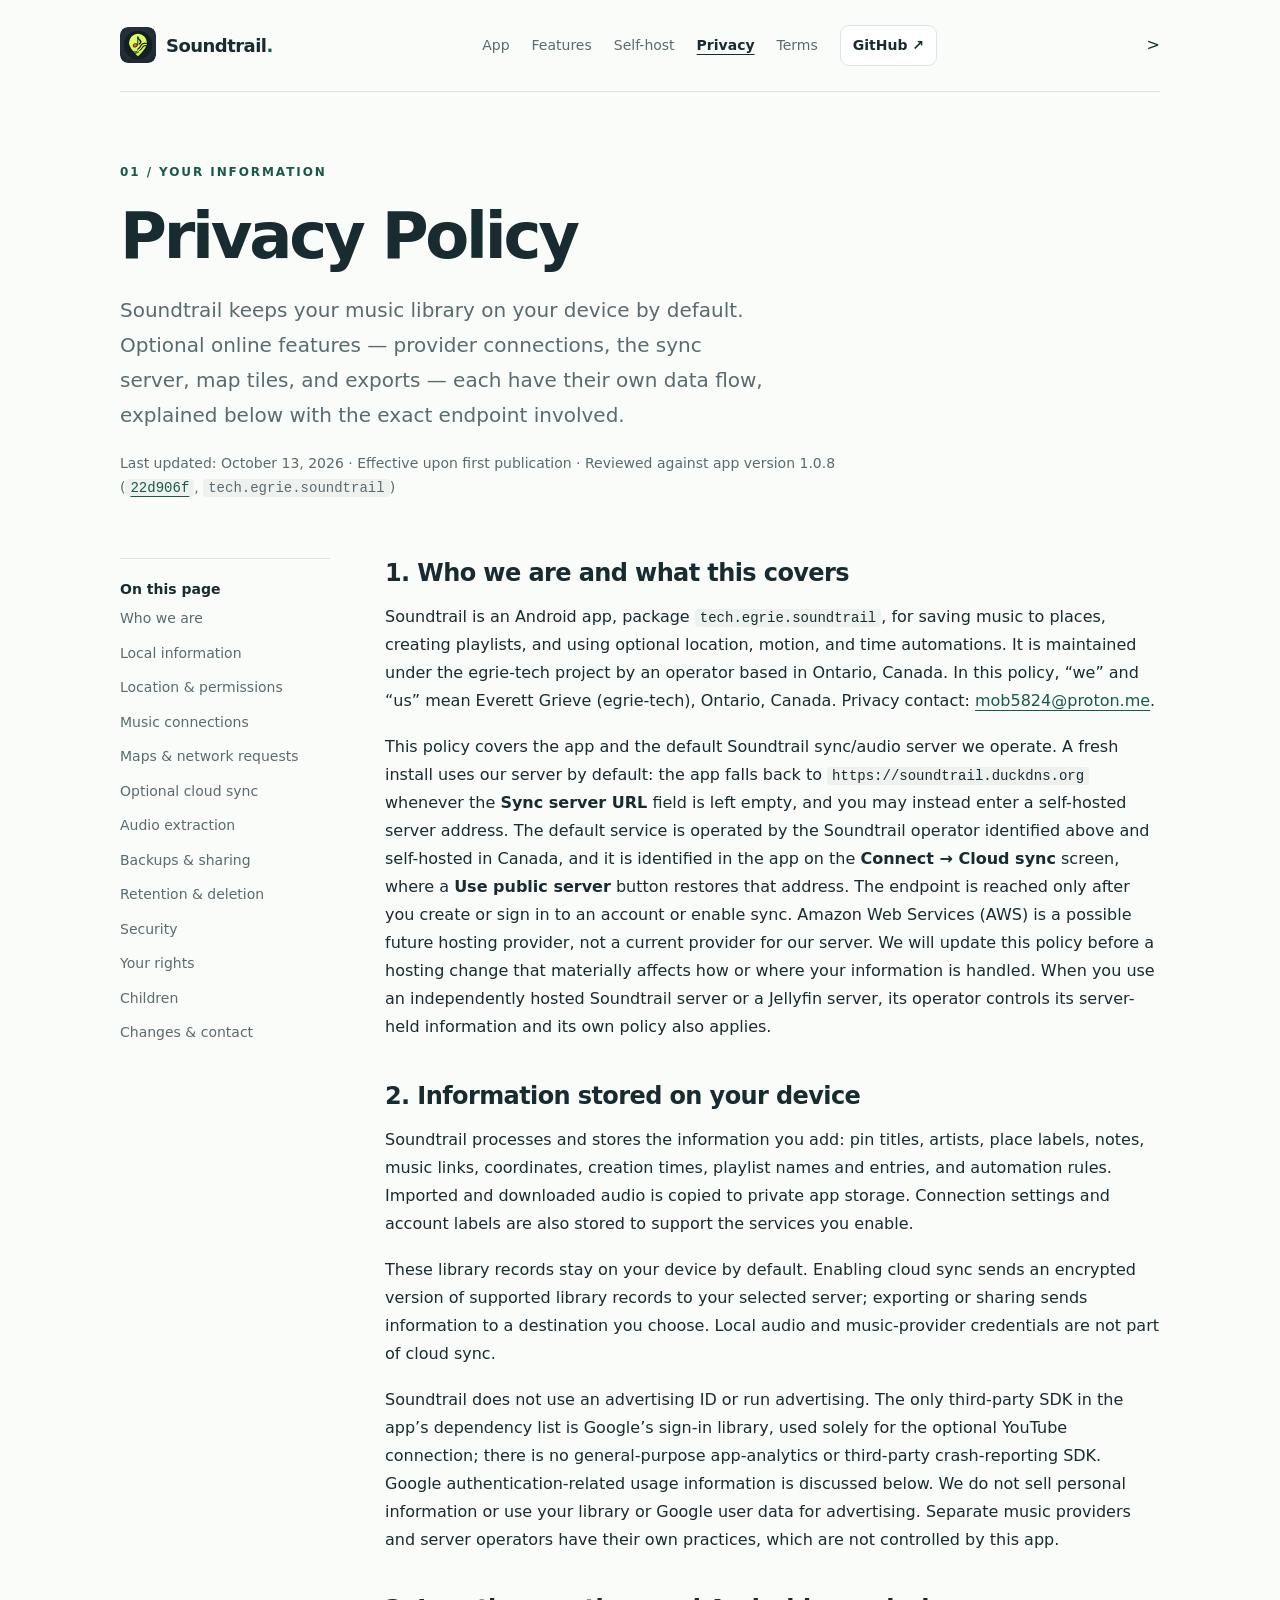
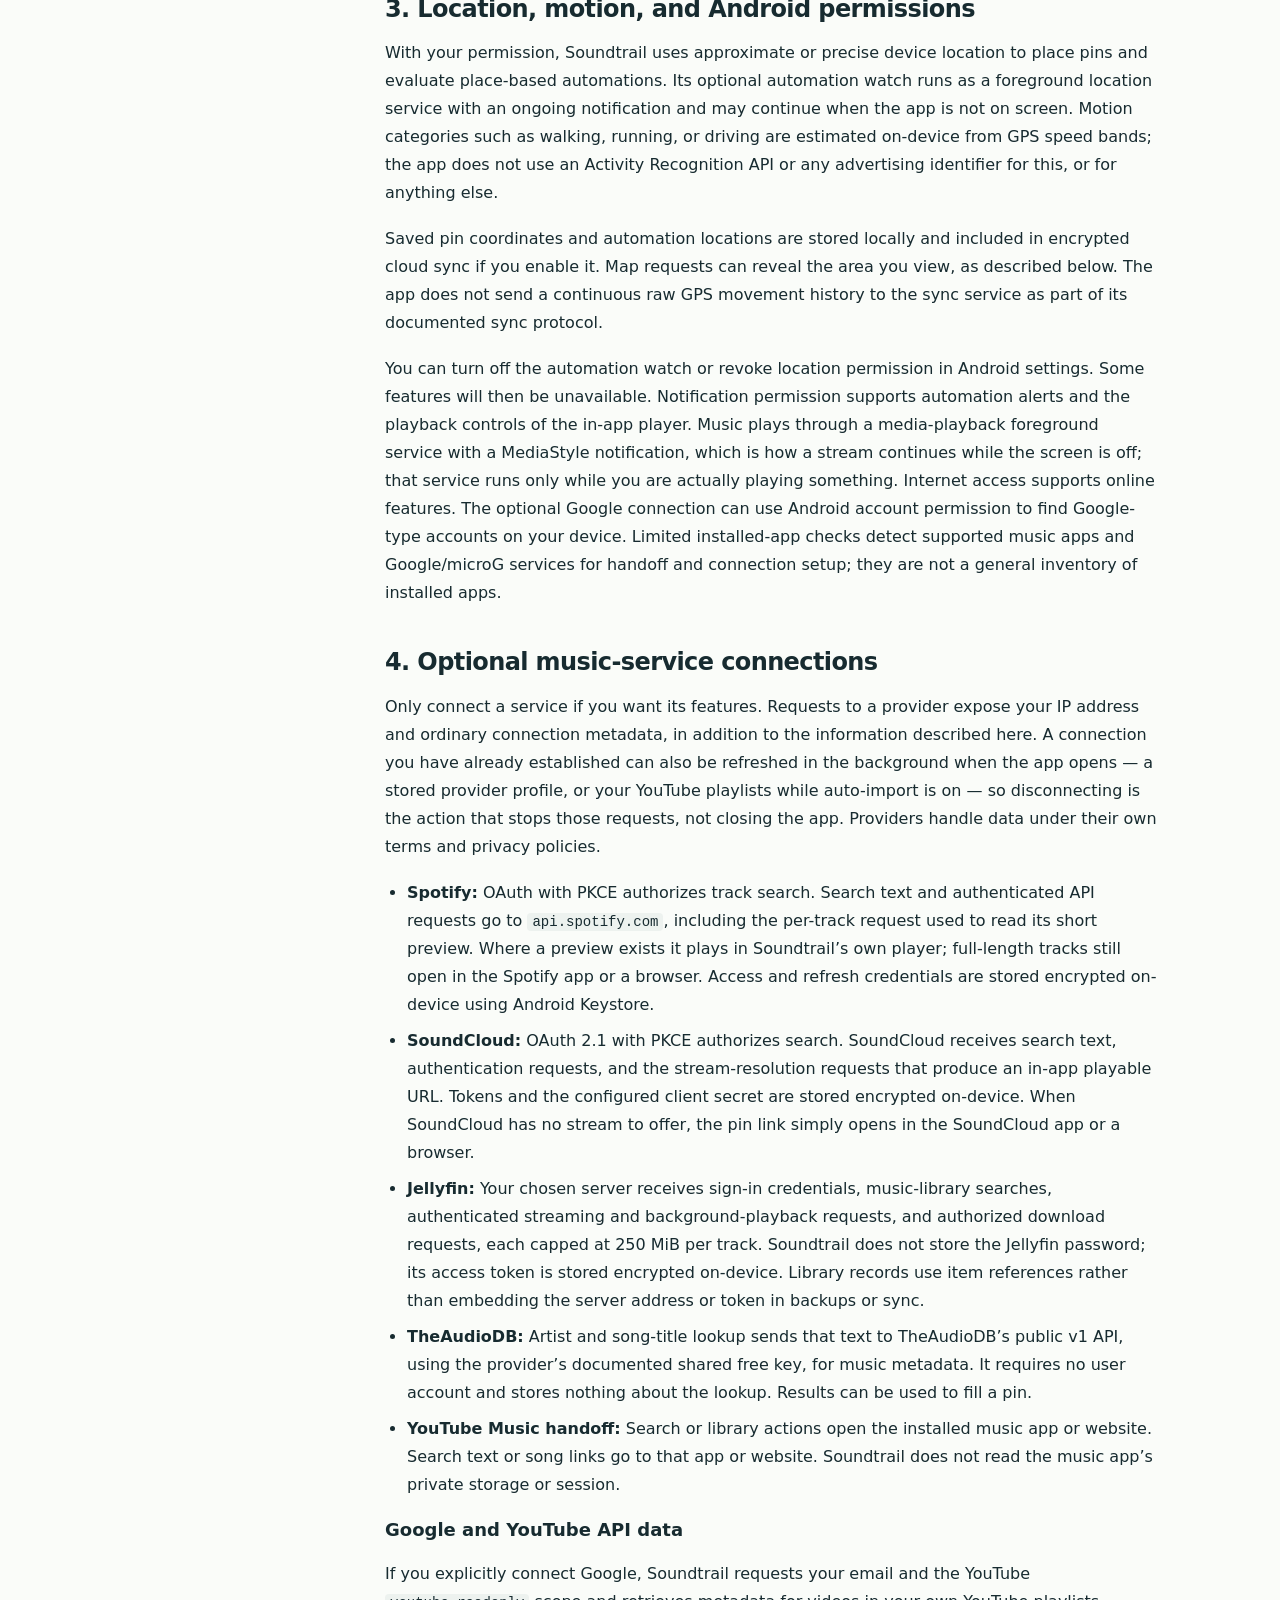
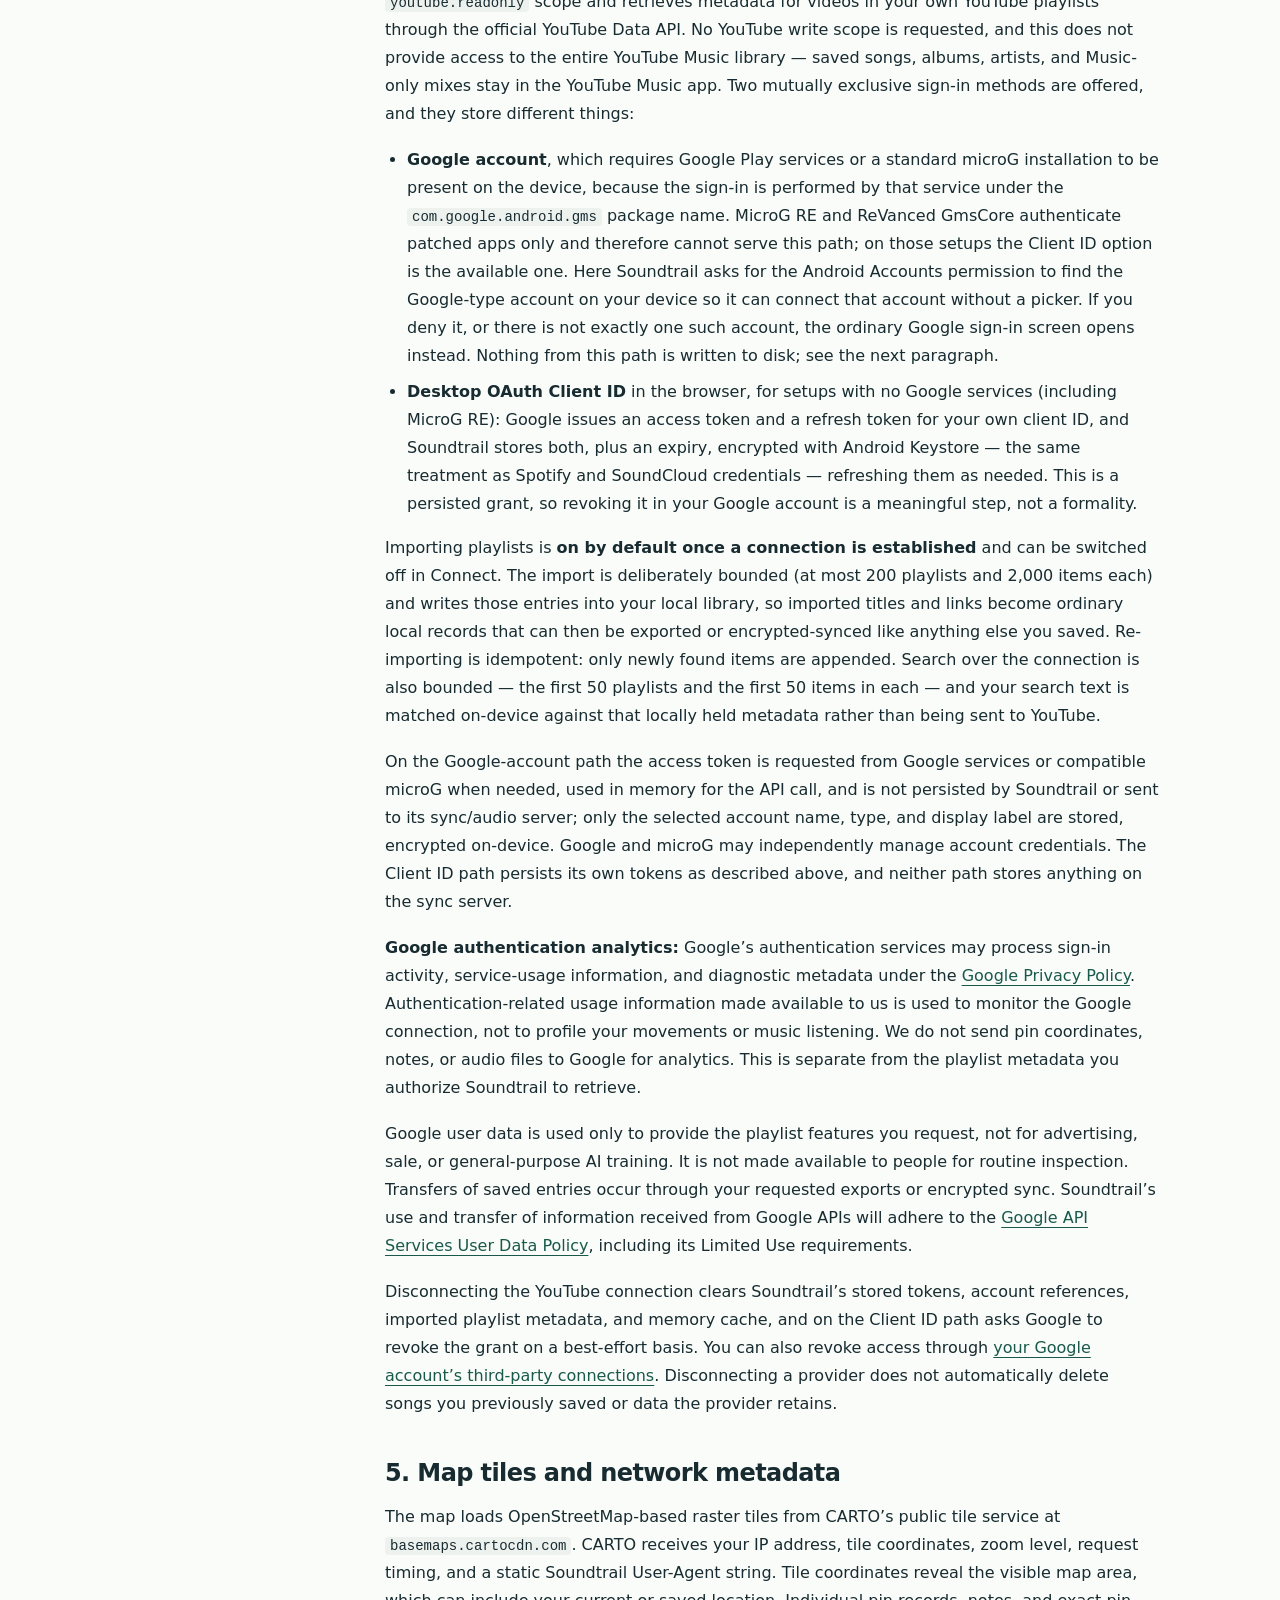
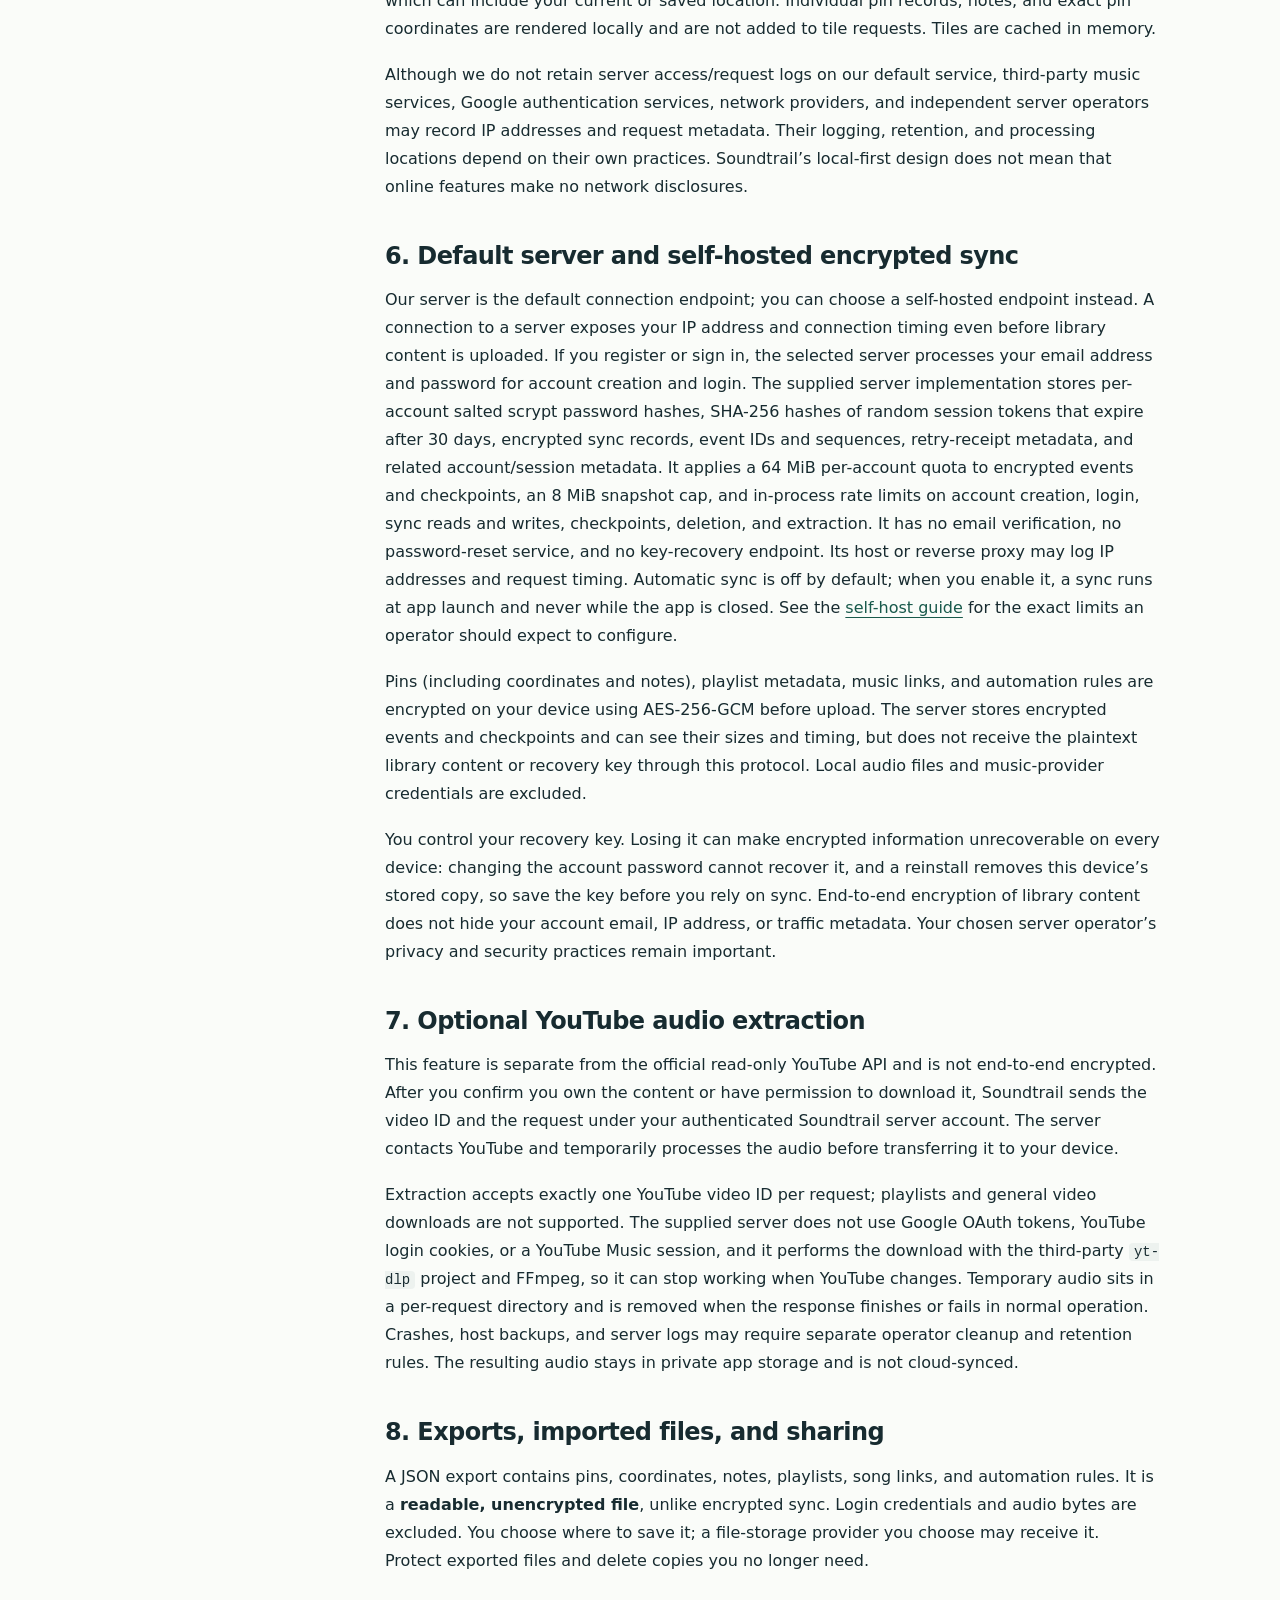
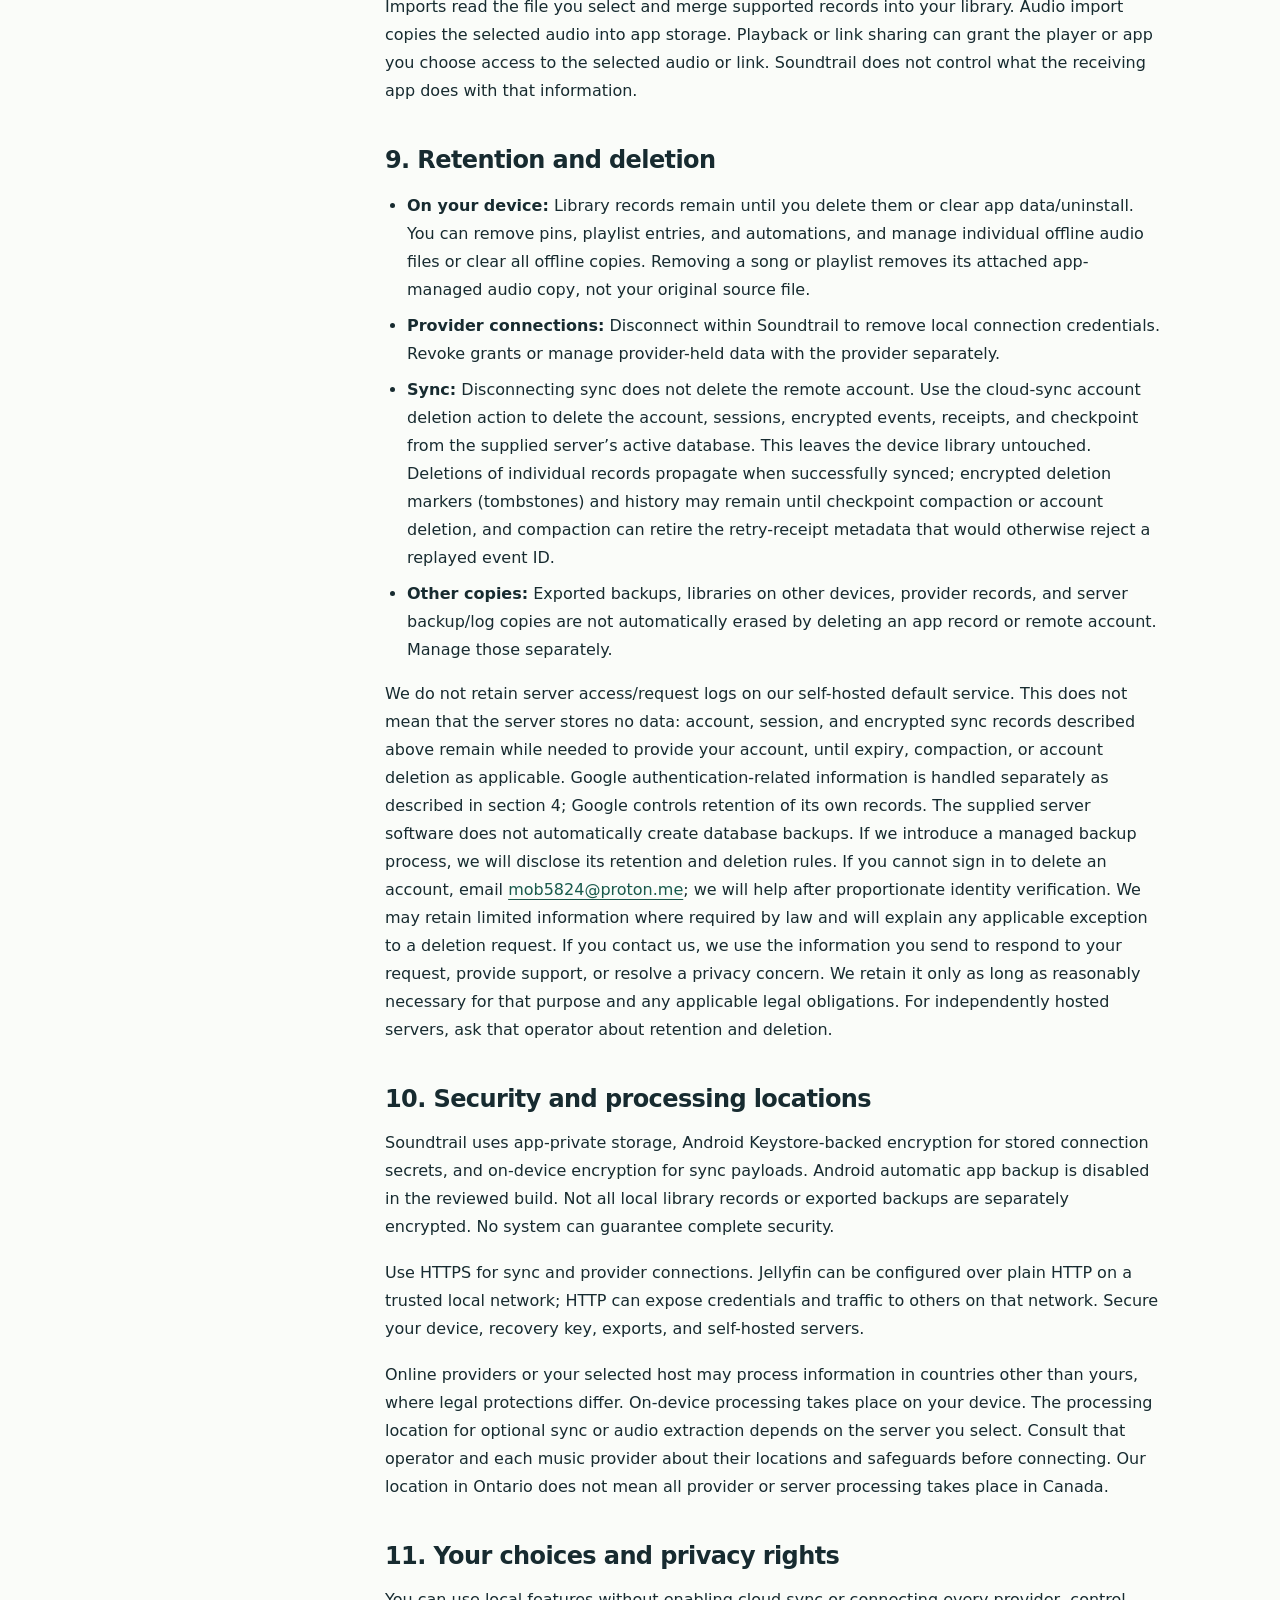
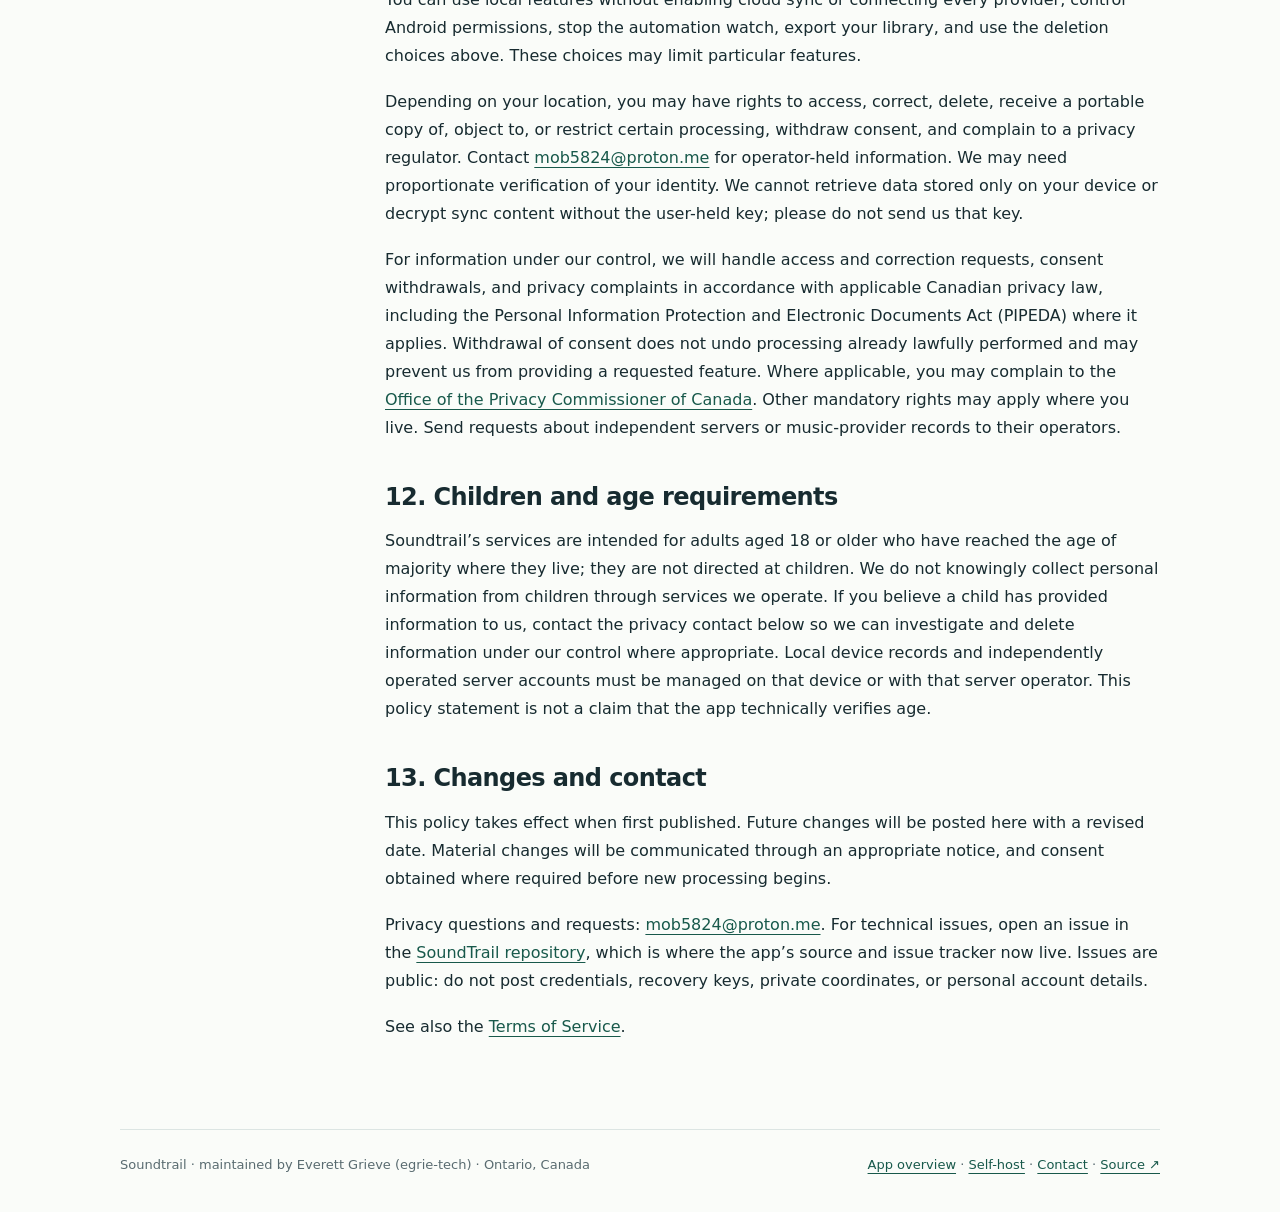
==== commit c5592161: "Correct the Google-services claim: one YouTube sign-in path does need them The "Under the hood" tile" ====
--- a/privacy/index.html
+++ b/privacy/index.html
@@ -13,7 +13,7 @@
 <section id="local"><h2>2. Information stored on your device</h2><p>Soundtrail processes and stores the information you add: pin titles, artists, place labels, notes, music links, coordinates, creation times, playlist names and entries, and automation rules. Imported and downloaded audio is copied to private app storage. Connection settings and account labels are also stored to support the services you enable.</p><p>These library records stay on your device by default. Enabling cloud sync sends an encrypted version of supported library records to your selected server; exporting or sharing sends information to a destination you choose. Local audio and music-provider credentials are not part of cloud sync.</p><p>Soundtrail does not use an advertising ID or run advertising. The only third-party SDK in the app’s dependency list is Google’s sign-in library, used solely for the optional YouTube connection; there is no general-purpose app-analytics or third-party crash-reporting SDK. Google authentication-related usage information is discussed below. We do not sell personal information or use your library or Google user data for advertising. Separate music providers and server operators have their own practices, which are not controlled by this app.</p></section>
 <section id="location"><h2>3. Location, motion, and Android permissions</h2><p>With your permission, Soundtrail uses approximate or precise device location to place pins and evaluate place-based automations. Its optional automation watch runs as a foreground location service with an ongoing notification and may continue when the app is not on screen. Motion categories such as walking, running, or driving are estimated on-device from GPS speed bands; the app does not use an Activity Recognition API or any advertising identifier for this, or for anything else.</p><p>Saved pin coordinates and automation locations are stored locally and included in encrypted cloud sync if you enable it. Map requests can reveal the area you view, as described below. The app does not send a continuous raw GPS movement history to the sync service as part of its documented sync protocol.</p><p>You can turn off the automation watch or revoke location permission in Android settings. Some features will then be unavailable. Notification permission supports automation alerts and the playback controls of the in-app player. Music plays through a media-playback foreground service with a MediaStyle notification, which is how a stream continues while the screen is off; that service runs only while you are actually playing something. Internet access supports online features. The optional Google connection can use Android account permission to find Google-type accounts on your device. Limited installed-app checks detect supported music apps and Google/microG services for handoff and connection setup; they are not a general inventory of installed apps.</p></section>
 <section id="providers"><h2>4. Optional music-service connections</h2><p>Only connect a service if you want its features. Requests to a provider expose your IP address and ordinary connection metadata, in addition to the information described here. A connection you have already established can also be refreshed in the background when the app opens — a stored provider profile, or your YouTube playlists while auto-import is on — so disconnecting is the action that stops those requests, not closing the app. Providers handle data under their own terms and privacy policies.</p><ul><li><strong>Spotify:</strong> OAuth with PKCE authorizes track search. Search text and authenticated API requests go to <code>api.spotify.com</code>, including the per-track request used to read its short preview. Where a preview exists it plays in Soundtrail’s own player; full-length tracks still open in the Spotify app or a browser. Access and refresh credentials are stored encrypted on-device using Android Keystore.</li><li><strong>SoundCloud:</strong> OAuth 2.1 with PKCE authorizes search. SoundCloud receives search text, authentication requests, and the stream-resolution requests that produce an in-app playable URL. Tokens and the configured client secret are stored encrypted on-device. When SoundCloud has no stream to offer, the pin link simply opens in the SoundCloud app or a browser.</li><li><strong>Jellyfin:</strong> Your chosen server receives sign-in credentials, music-library searches, authenticated streaming and background-playback requests, and authorized download requests, each capped at 250 MiB per track. Soundtrail does not store the Jellyfin password; its access token is stored encrypted on-device. Library records use item references rather than embedding the server address or token in backups or sync.</li><li><strong>TheAudioDB:</strong> Artist and song-title lookup sends that text to TheAudioDB’s public v1 API, using the provider’s documented shared free key, for music metadata. It requires no user account and stores nothing about the lookup. Results can be used to fill a pin.</li><li><strong>YouTube Music handoff:</strong> Search or library actions open the installed music app or website. Search text or song links go to that app or website. Soundtrail does not read the music app’s private storage or session.</li></ul>
-<h3>Google and YouTube API data</h3><p>If you explicitly connect Google, Soundtrail requests your email and the YouTube <code>youtube.readonly</code> scope and retrieves metadata for videos in your own YouTube playlists through the official YouTube Data API. No YouTube write scope is requested, and this does not provide access to the entire YouTube Music library — saved songs, albums, artists, and Music-only mixes stay in the YouTube Music app. Two mutually exclusive sign-in methods are offered, and they store different things:</p><ul><li><strong>Google account</strong> (Google Play services or standard microG): Soundtrail asks for the Android Accounts permission to find the Google-type account on your device so it can connect that account without a picker. If you deny it, or there is not exactly one such account, the ordinary Google sign-in screen opens instead. Nothing from this path is written to disk; see the next paragraph.</li><li><strong>Desktop OAuth Client ID</strong> in the browser, for setups with no Google services (including MicroG RE): Google issues an access token and a refresh token for your own client ID, and Soundtrail stores both, plus an expiry, encrypted with Android Keystore — the same treatment as Spotify and SoundCloud credentials — refreshing them as needed. This is a persisted grant, so revoking it in your Google account is a meaningful step, not a formality.</li></ul><p>Importing playlists is <strong>on by default once a connection is established</strong> and can be switched off in Connect. The import is deliberately bounded (at most 200 playlists and 2,000 items each) and writes those entries into your local library, so imported titles and links become ordinary local records that can then be exported or encrypted-synced like anything else you saved. Re-importing is idempotent: only newly found items are appended. Search over the connection is also bounded — the first 50 playlists and the first 50 items in each — and your search text is matched on-device against that locally held metadata rather than being sent to YouTube.</p><p>On the Google-account path the access token is requested from Google services or compatible microG when needed, used in memory for the API call, and is not persisted by Soundtrail or sent to its sync/audio server; only the selected account name, type, and display label are stored, encrypted on-device. Google and microG may independently manage account credentials. The Client ID path persists its own tokens as described above, and neither path stores anything on the sync server.</p><p><strong>Google authentication analytics:</strong> Google’s authentication services may process sign-in activity, service-usage information, and diagnostic metadata under the <a href="https://policies.google.com/privacy">Google Privacy Policy</a>. Authentication-related usage information made available to us is used to monitor the Google connection, not to profile your movements or music listening. We do not send pin coordinates, notes, or audio files to Google for analytics. This is separate from the playlist metadata you authorize Soundtrail to retrieve.</p><p>Google user data is used only to provide the playlist features you request, not for advertising, sale, or general-purpose AI training. It is not made available to people for routine inspection. Transfers of saved entries occur through your requested exports or encrypted sync. Soundtrail’s use and transfer of information received from Google APIs will adhere to the <a href="https://developers.google.com/terms/api-services-user-data-policy">Google API Services User Data Policy</a>, including its Limited Use requirements.</p><p>Disconnecting the YouTube connection clears Soundtrail’s stored tokens, account references, imported playlist metadata, and memory cache, and on the Client ID path asks Google to revoke the grant on a best-effort basis. You can also revoke access through <a href="https://myaccount.google.com/permissions">your Google account’s third-party connections</a>. Disconnecting a provider does not automatically delete songs you previously saved or data the provider retains.</p></section>
+<h3>Google and YouTube API data</h3><p>If you explicitly connect Google, Soundtrail requests your email and the YouTube <code>youtube.readonly</code> scope and retrieves metadata for videos in your own YouTube playlists through the official YouTube Data API. No YouTube write scope is requested, and this does not provide access to the entire YouTube Music library — saved songs, albums, artists, and Music-only mixes stay in the YouTube Music app. Two mutually exclusive sign-in methods are offered, and they store different things:</p><ul><li><strong>Google account</strong>, which requires Google Play services or a standard microG installation to be present on the device, because the sign-in is performed by that service under the <code>com.google.android.gms</code> package name. MicroG RE and ReVanced GmsCore authenticate patched apps only and therefore cannot serve this path; on those setups the Client ID option is the available one. Here Soundtrail asks for the Android Accounts permission to find the Google-type account on your device so it can connect that account without a picker. If you deny it, or there is not exactly one such account, the ordinary Google sign-in screen opens instead. Nothing from this path is written to disk; see the next paragraph.</li><li><strong>Desktop OAuth Client ID</strong> in the browser, for setups with no Google services (including MicroG RE): Google issues an access token and a refresh token for your own client ID, and Soundtrail stores both, plus an expiry, encrypted with Android Keystore — the same treatment as Spotify and SoundCloud credentials — refreshing them as needed. This is a persisted grant, so revoking it in your Google account is a meaningful step, not a formality.</li></ul><p>Importing playlists is <strong>on by default once a connection is established</strong> and can be switched off in Connect. The import is deliberately bounded (at most 200 playlists and 2,000 items each) and writes those entries into your local library, so imported titles and links become ordinary local records that can then be exported or encrypted-synced like anything else you saved. Re-importing is idempotent: only newly found items are appended. Search over the connection is also bounded — the first 50 playlists and the first 50 items in each — and your search text is matched on-device against that locally held metadata rather than being sent to YouTube.</p><p>On the Google-account path the access token is requested from Google services or compatible microG when needed, used in memory for the API call, and is not persisted by Soundtrail or sent to its sync/audio server; only the selected account name, type, and display label are stored, encrypted on-device. Google and microG may independently manage account credentials. The Client ID path persists its own tokens as described above, and neither path stores anything on the sync server.</p><p><strong>Google authentication analytics:</strong> Google’s authentication services may process sign-in activity, service-usage information, and diagnostic metadata under the <a href="https://policies.google.com/privacy">Google Privacy Policy</a>. Authentication-related usage information made available to us is used to monitor the Google connection, not to profile your movements or music listening. We do not send pin coordinates, notes, or audio files to Google for analytics. This is separate from the playlist metadata you authorize Soundtrail to retrieve.</p><p>Google user data is used only to provide the playlist features you request, not for advertising, sale, or general-purpose AI training. It is not made available to people for routine inspection. Transfers of saved entries occur through your requested exports or encrypted sync. Soundtrail’s use and transfer of information received from Google APIs will adhere to the <a href="https://developers.google.com/terms/api-services-user-data-policy">Google API Services User Data Policy</a>, including its Limited Use requirements.</p><p>Disconnecting the YouTube connection clears Soundtrail’s stored tokens, account references, imported playlist metadata, and memory cache, and on the Client ID path asks Google to revoke the grant on a best-effort basis. You can also revoke access through <a href="https://myaccount.google.com/permissions">your Google account’s third-party connections</a>. Disconnecting a provider does not automatically delete songs you previously saved or data the provider retains.</p></section>
 <section id="maps"><h2>5. Map tiles and network metadata</h2><p>The map loads OpenStreetMap-based raster tiles from CARTO’s public tile service at <code>basemaps.cartocdn.com</code>. CARTO receives your IP address, tile coordinates, zoom level, request timing, and a static Soundtrail User-Agent string. Tile coordinates reveal the visible map area, which can include your current or saved location. Individual pin records, notes, and exact pin coordinates are rendered locally and are not added to tile requests. Tiles are cached in memory.</p><p>Although we do not retain server access/request logs on our default service, third-party music services, Google authentication services, network providers, and independent server operators may record IP addresses and request metadata. Their logging, retention, and processing locations depend on their own practices. Soundtrail’s local-first design does not mean that online features make no network disclosures.</p></section>
 <section id="sync"><h2>6. Default server and self-hosted encrypted sync</h2><p>Our server is the default connection endpoint; you can choose a self-hosted endpoint instead. A connection to a server exposes your IP address and connection timing even before library content is uploaded. If you register or sign in, the selected server processes your email address and password for account creation and login. The supplied server implementation stores per-account salted scrypt password hashes, SHA-256 hashes of random session tokens that expire after 30 days, encrypted sync records, event IDs and sequences, retry-receipt metadata, and related account/session metadata. It applies a 64 MiB per-account quota to encrypted events and checkpoints, an 8 MiB snapshot cap, and in-process rate limits on account creation, login, sync reads and writes, checkpoints, deletion, and extraction. It has no email verification, no password-reset service, and no key-recovery endpoint. Its host or reverse proxy may log IP addresses and request timing. Automatic sync is off by default; when you enable it, a sync runs at app launch and never while the app is closed. See the <a href="../self-host/">self-host guide</a> for the exact limits an operator should expect to configure.</p><p>Pins (including coordinates and notes), playlist metadata, music links, and automation rules are encrypted on your device using AES-256-GCM before upload. The server stores encrypted events and checkpoints and can see their sizes and timing, but does not receive the plaintext library content or recovery key through this protocol. Local audio files and music-provider credentials are excluded.</p><p>You control your recovery key. Losing it can make encrypted information unrecoverable on every device: changing the account password cannot recover it, and a reinstall removes this device’s stored copy, so save the key before you rely on sync. End-to-end encryption of library content does not hide your account email, IP address, or traffic metadata. Your chosen server operator’s privacy and security practices remain important.</p></section>
 <section id="audio"><h2>7. Optional YouTube audio extraction</h2><p>This feature is separate from the official read-only YouTube API and is not end-to-end encrypted. After you confirm you own the content or have permission to download it, Soundtrail sends the video ID and the request under your authenticated Soundtrail server account. The server contacts YouTube and temporarily processes the audio before transferring it to your device.</p><p>Extraction accepts exactly one YouTube video ID per request; playlists and general video downloads are not supported. The supplied server does not use Google OAuth tokens, YouTube login cookies, or a YouTube Music session, and it performs the download with the third-party <code>yt-dlp</code> project and FFmpeg, so it can stop working when YouTube changes. Temporary audio sits in a per-request directory and is removed when the response finishes or fails in normal operation. Crashes, host backups, and server logs may require separate operator cleanup and retention rules. The resulting audio stays in private app storage and is not cloud-synced.</p></section>
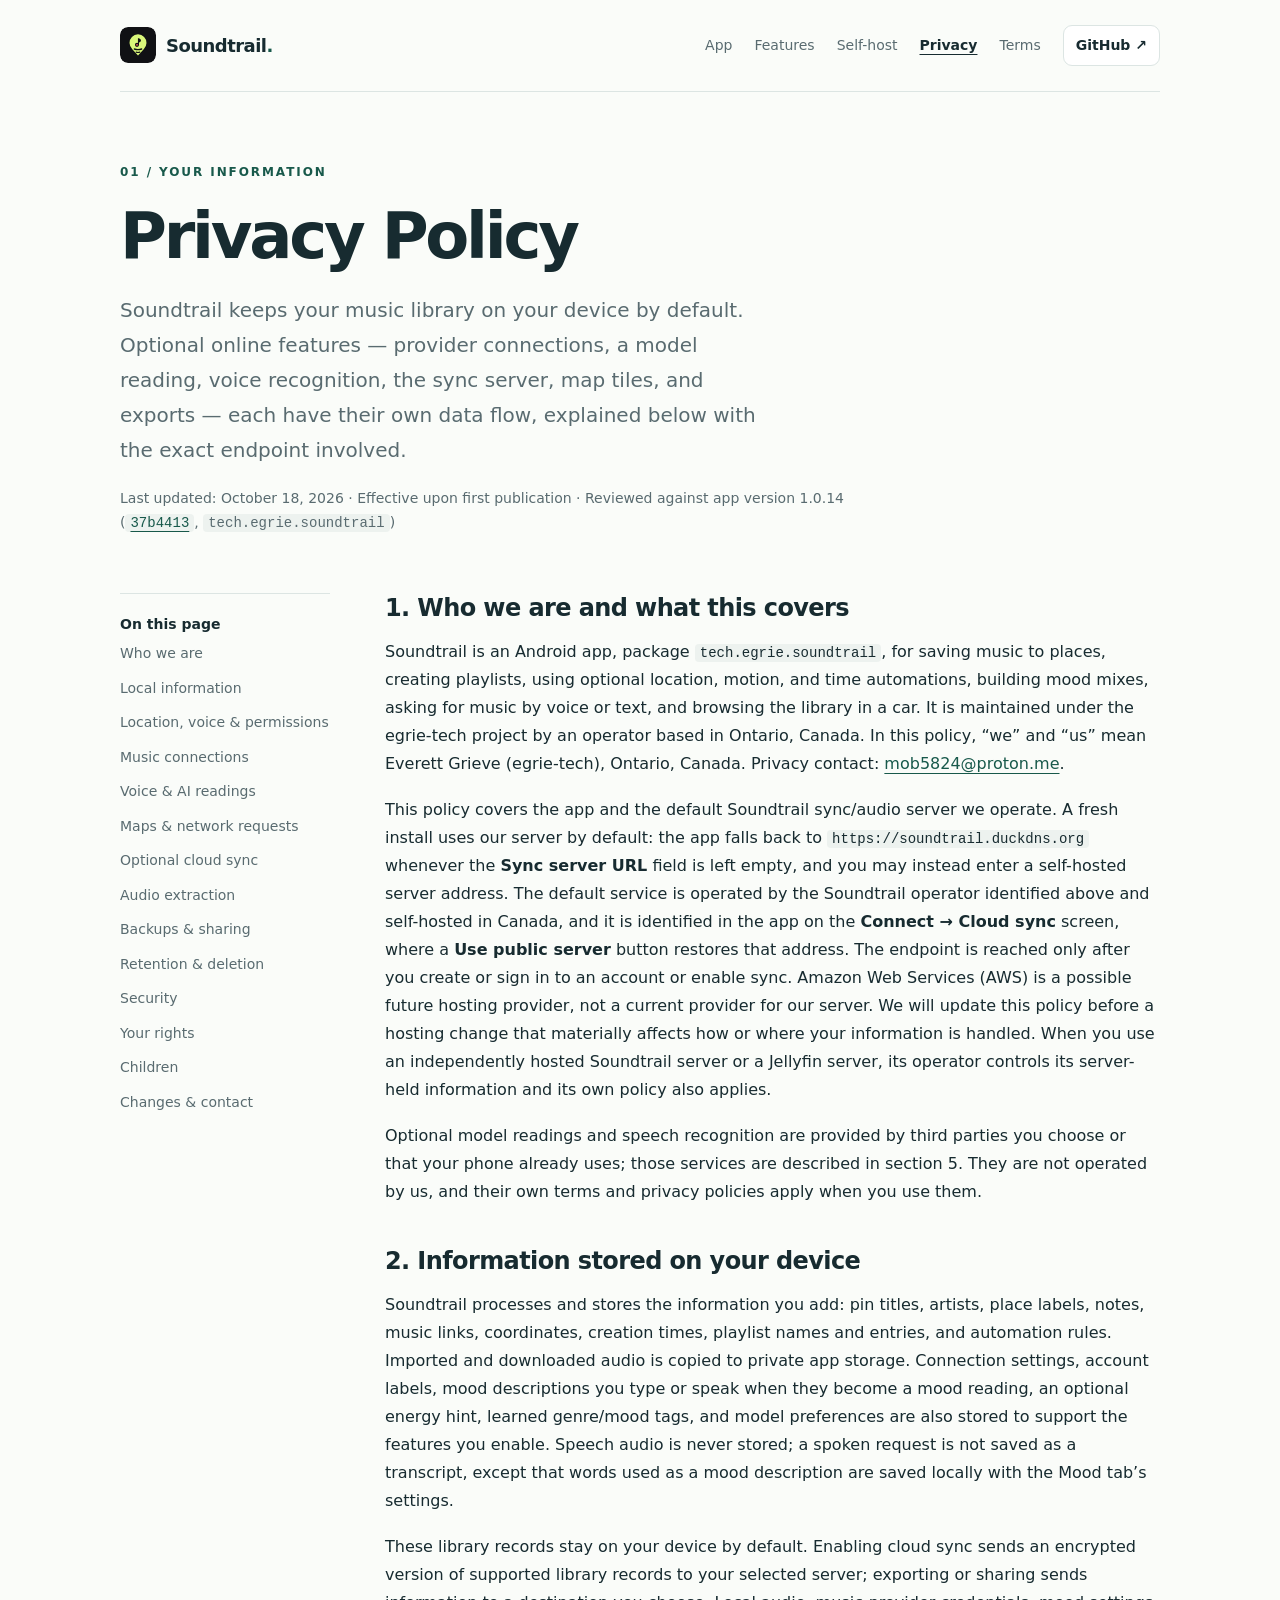
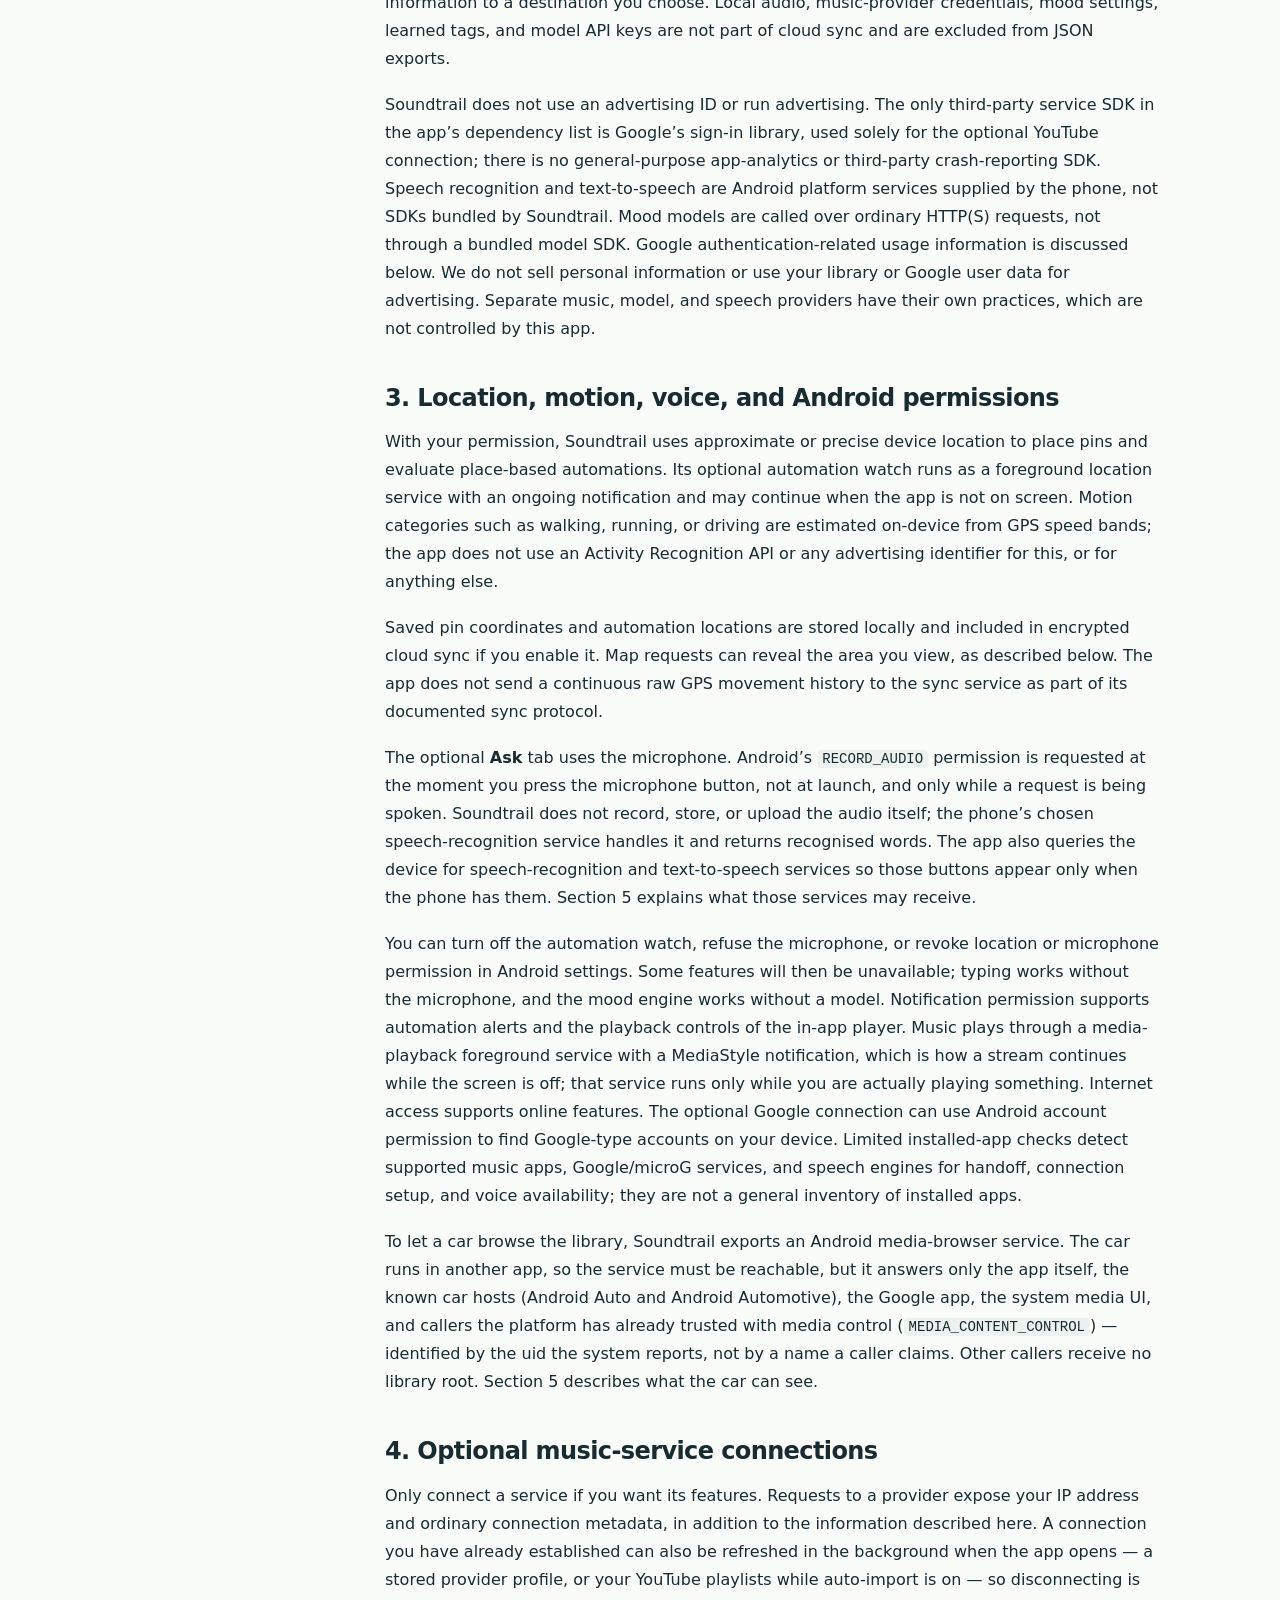
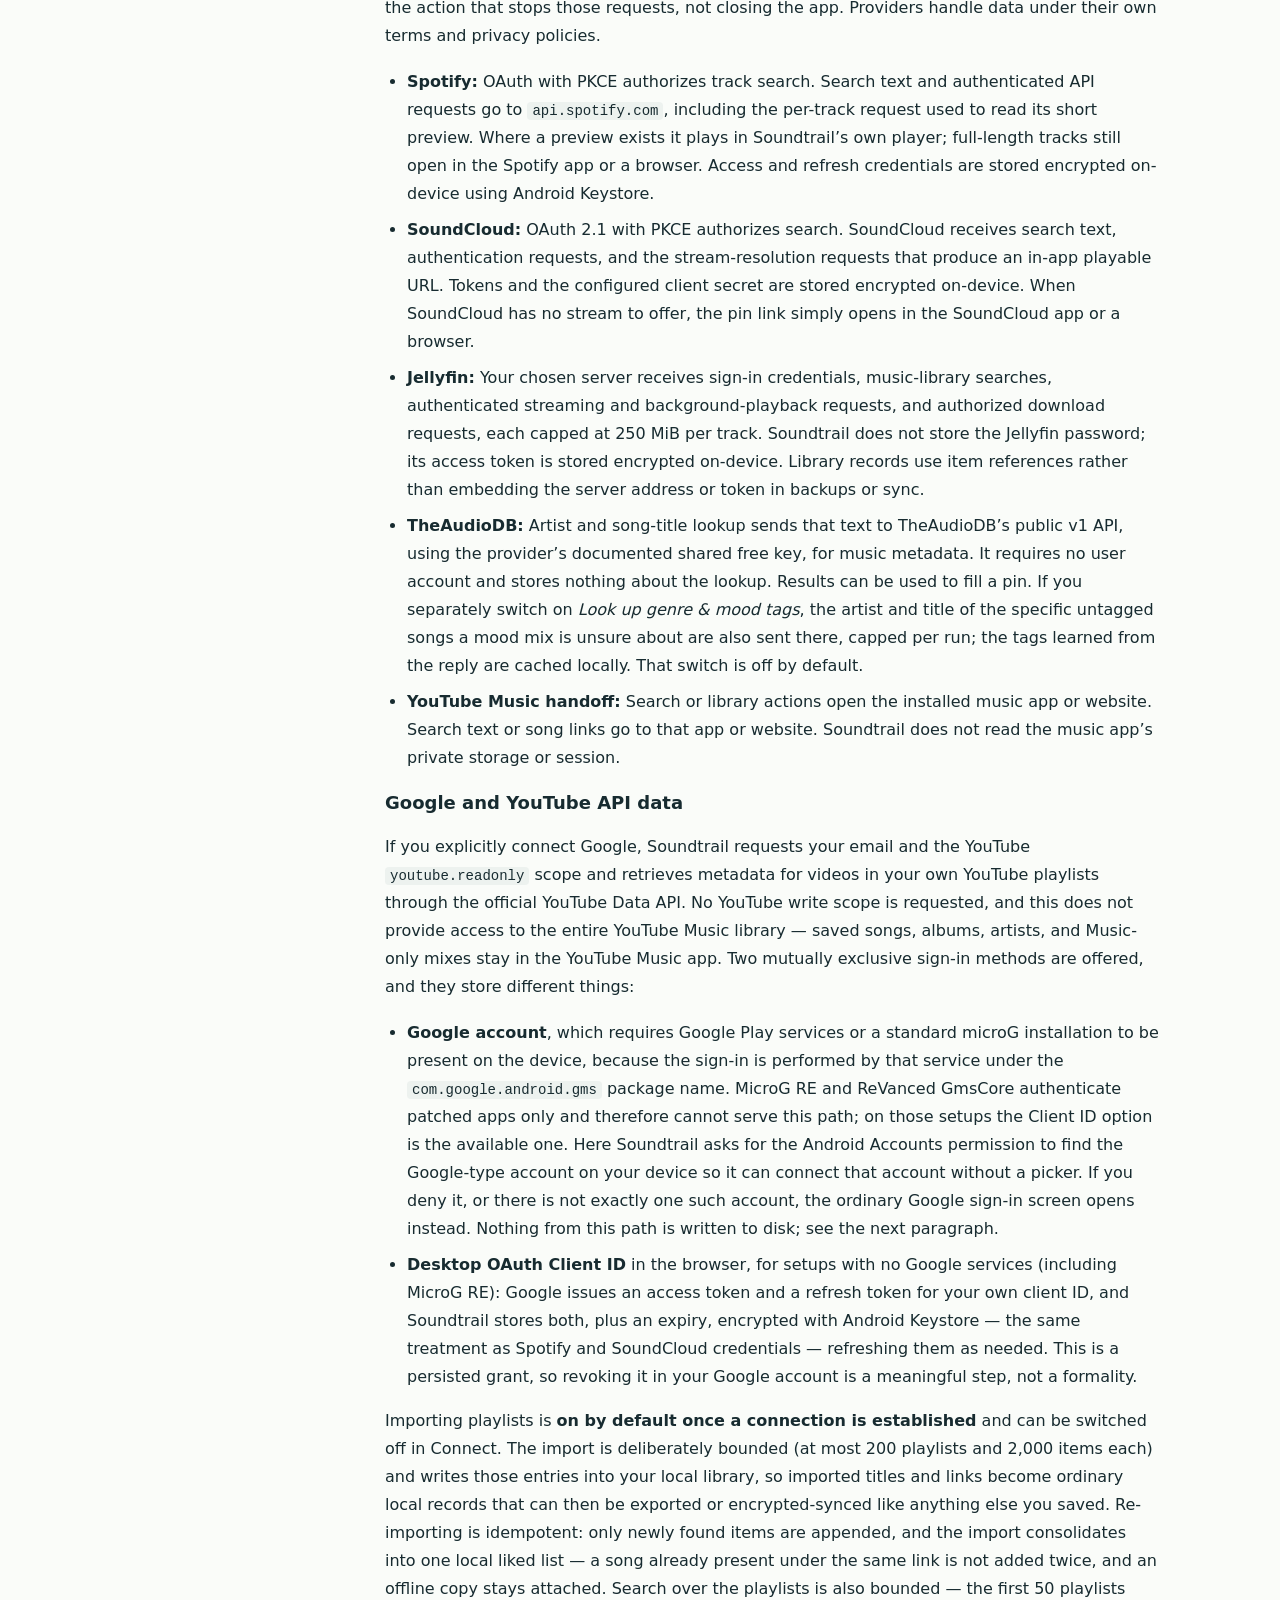
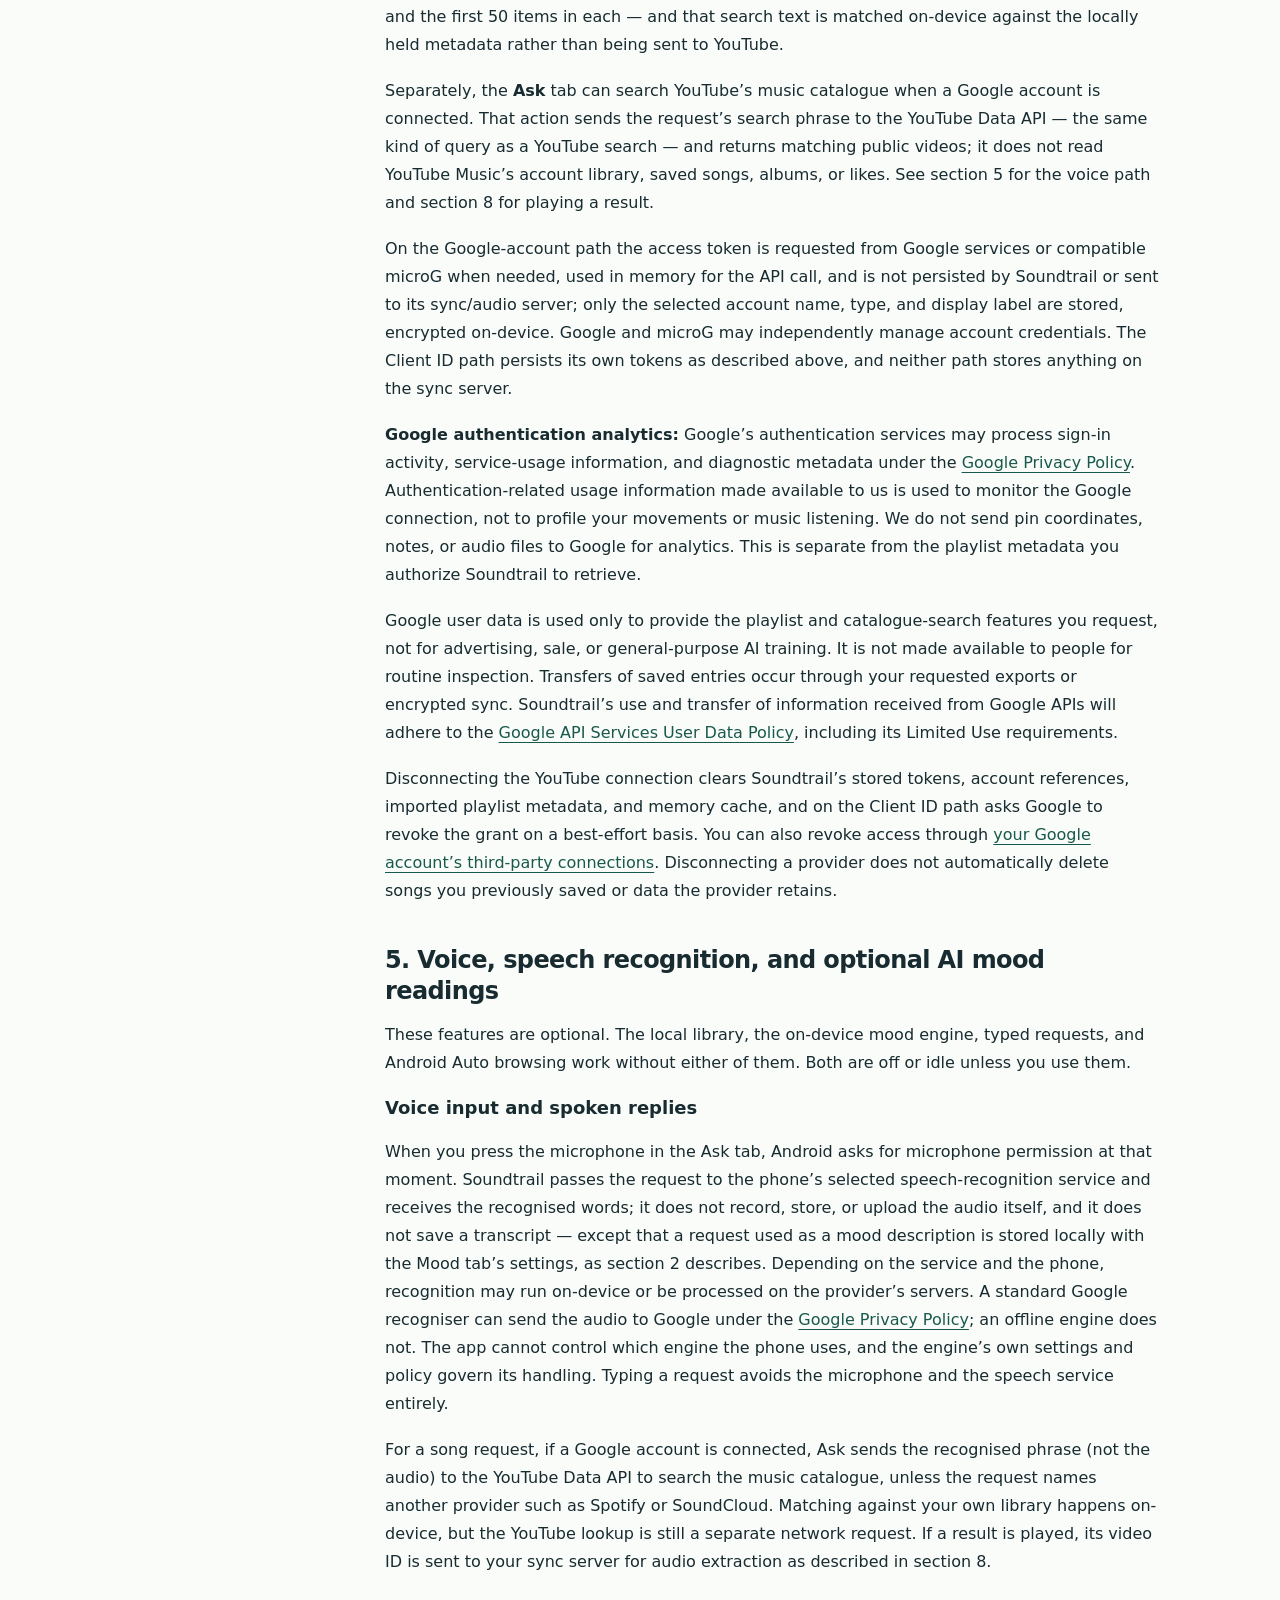
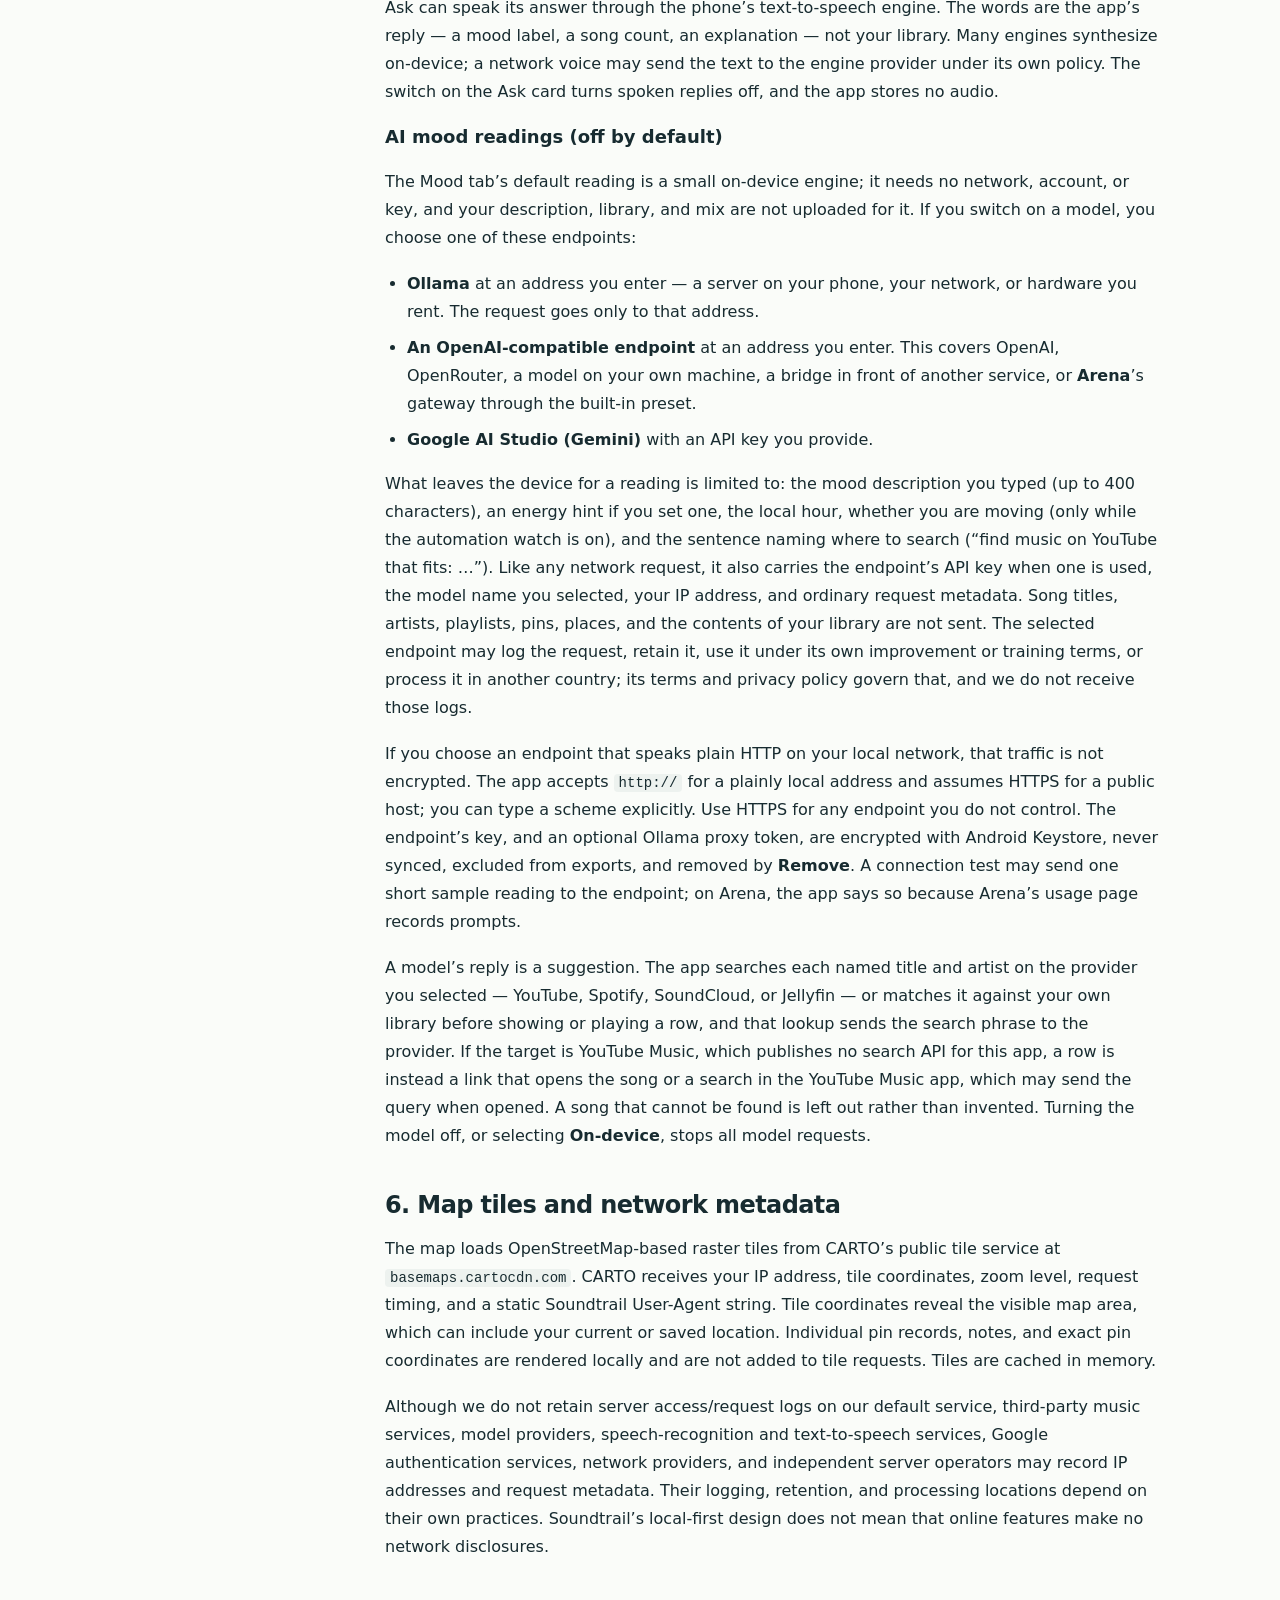
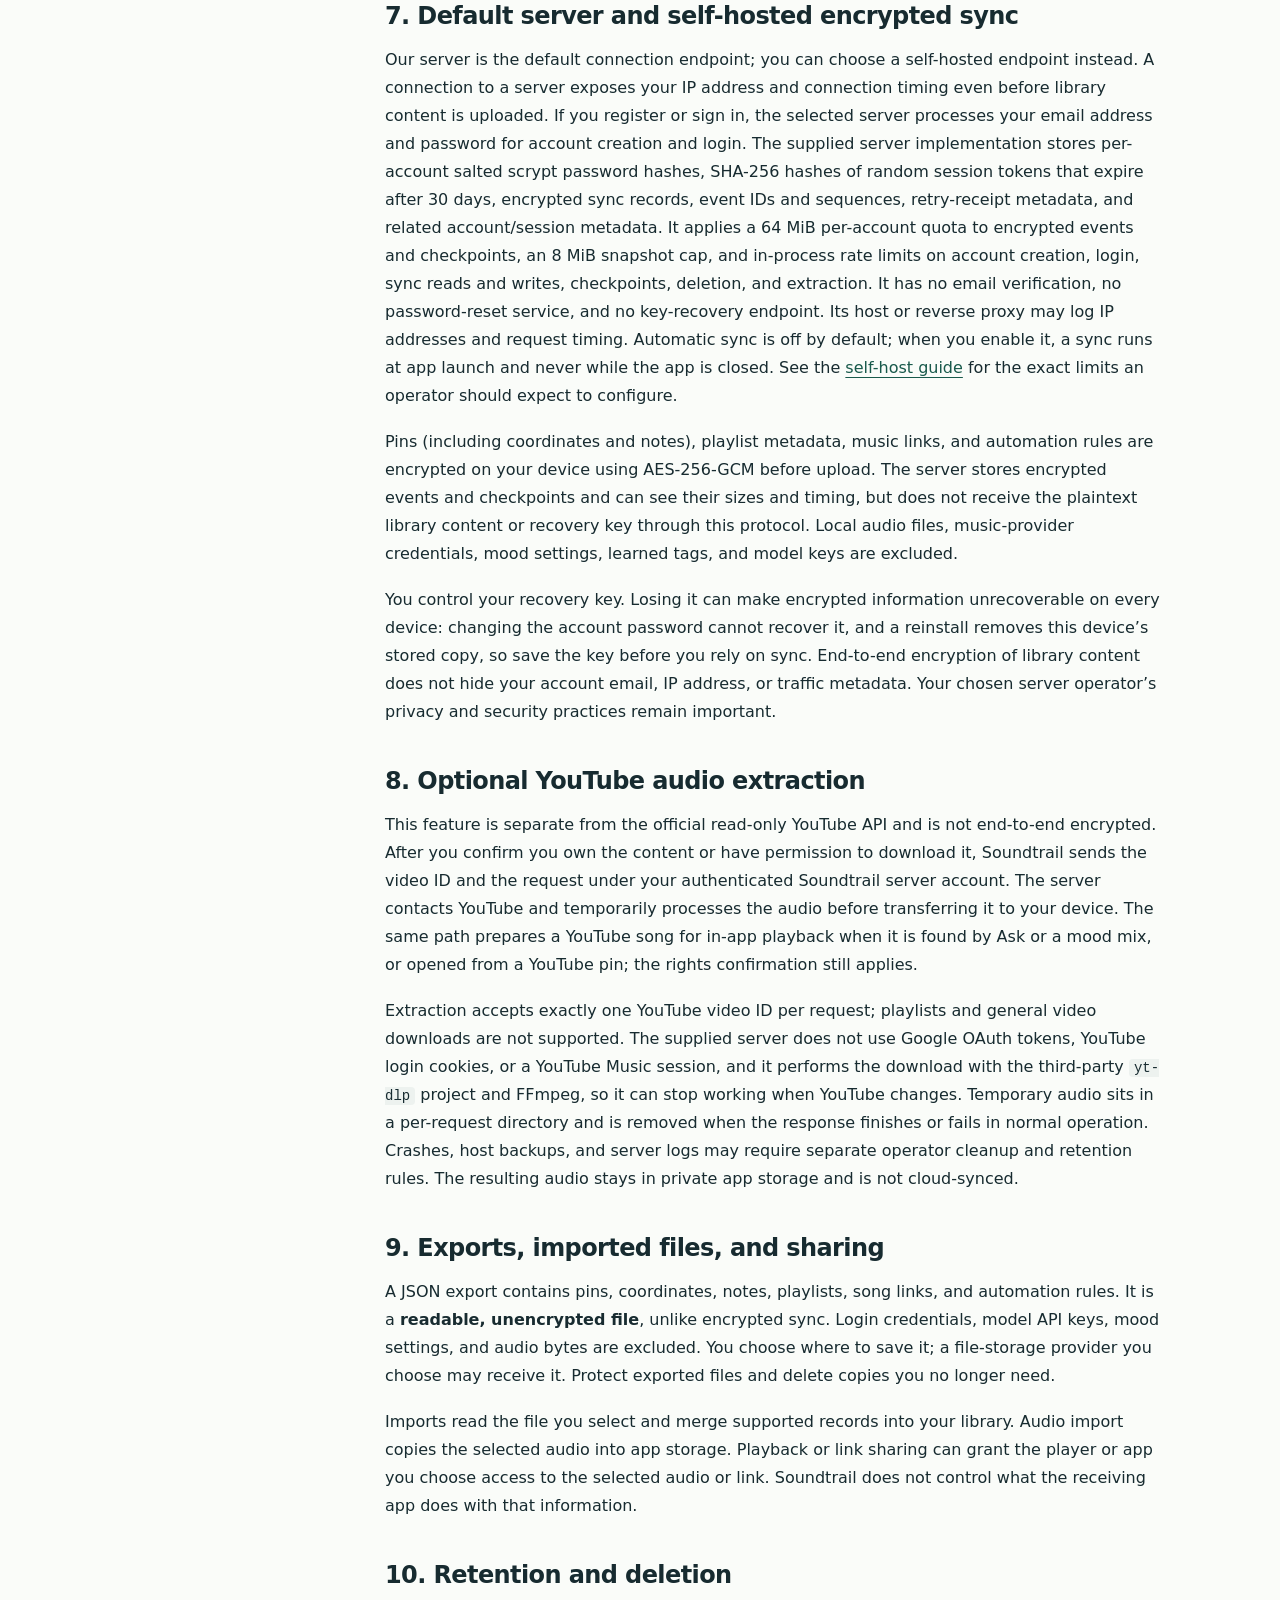
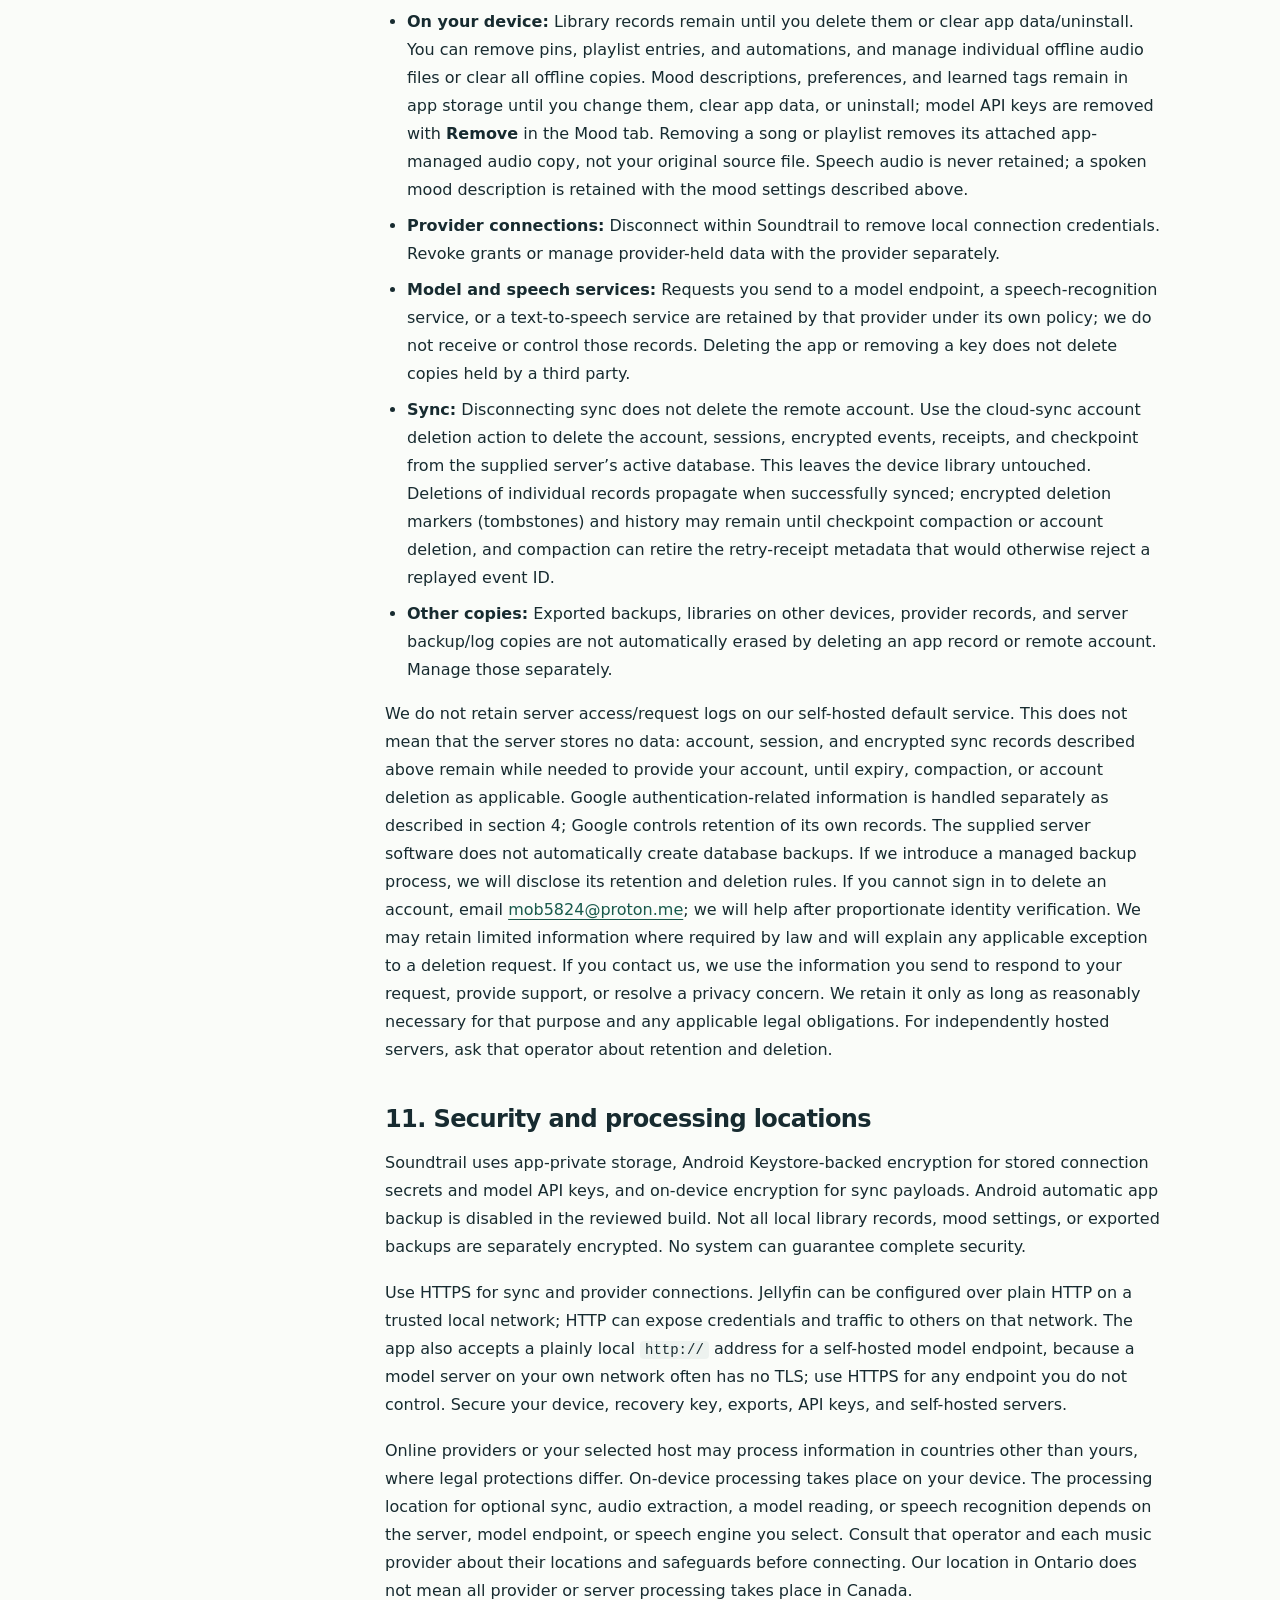
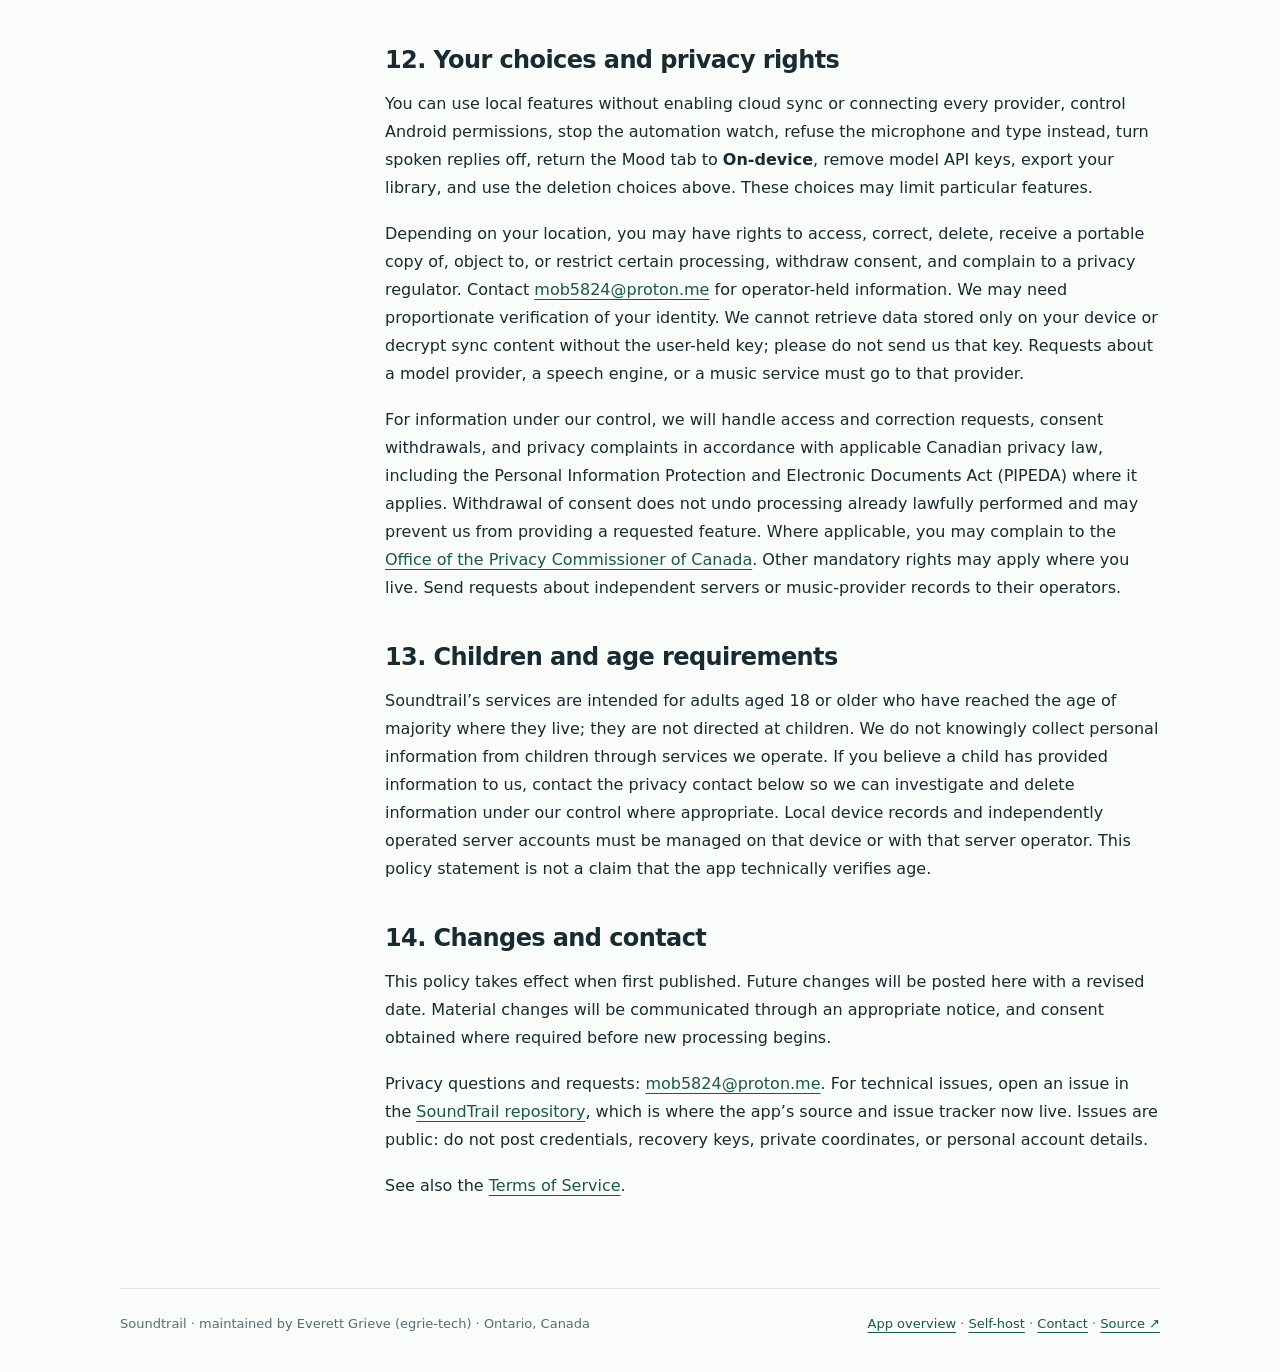
==== commit 5589f8ab: "Refresh the site for Soundtrail 1.0.14 - bump the reviewed version, review date, JSON-LD, sitemap, a" ====
--- a/privacy/index.html
+++ b/privacy/index.html
@@ -1,28 +1,31 @@
 <!doctype html>
 <html lang="en">
-<head><meta charset="utf-8"><meta name="viewport" content="width=device-width, initial-scale=1"><meta name="description" content="Soundtrail privacy policy: location, local music data, provider connections, encrypted sync, and deletion."><title>Privacy Policy · Soundtrail</title><link rel="canonical" href="https://egrie-tech.github.io/privacy/"><meta name="color-scheme" content="light dark"><meta property="og:type" content="article"><meta property="og:site_name" content="Soundtrail"><meta property="og:title" content="Soundtrail Privacy Policy"><meta property="og:description" content="How Soundtrail handles location, local music data, provider connections, encrypted sync, and deletion."><meta property="og:url" content="https://egrie-tech.github.io/privacy/"><meta name="twitter:card" content="summary"><link rel="icon" type="image/svg+xml" href="../assets/soundtrail-logo.svg"><link rel="stylesheet" href="../assets/styles.css"></head>
+<head><meta charset="utf-8"><meta name="viewport" content="width=device-width, initial-scale=1"><meta name="description" content="Soundtrail privacy policy: location, microphone and voice recognition, local music data, provider connections, optional AI mood readings, encrypted sync, Android Auto, and deletion."><title>Privacy Policy · Soundtrail</title><link rel="canonical" href="https://egrie-tech.github.io/privacy/"><meta name="color-scheme" content="light dark"><meta property="og:type" content="article"><meta property="og:site_name" content="Soundtrail"><meta property="og:title" content="Soundtrail Privacy Policy"><meta property="og:description" content="How Soundtrail handles location, voice, local music data, provider connections, optional AI mood readings, encrypted sync, Android Auto, and deletion."><meta property="og:url" content="https://egrie-tech.github.io/privacy/"><meta name="twitter:card" content="summary"><link rel="icon" type="image/svg+xml" href="../assets/soundtrail-logo.svg"><link rel="stylesheet" href="../assets/styles.css"></head>
 <body>
 <a class="skip" href="#main">Skip to content</a>
-<header><a class="brand" href="../"><img class="brand-mark" src="../assets/soundtrail-logo.svg" alt="" aria-hidden="true" width="36" height="36"><span>Soundtrail<span class="brand-dot">.</span></span></a><nav aria-label="Main navigation"><a href="../">App</a><a href="../#features">Features</a><a href="../self-host/">Self-host</a><a href="./" aria-current="page">Privacy</a><a href="../terms/">Terms</a><a class="gh" href="https://github.com/mob5824m-wq/SoundTrail">GitHub ↗</a></nav>></header>
+<header><a class="brand" href="../"><img class="brand-mark" src="../assets/soundtrail-logo.svg" alt="" aria-hidden="true" width="36" height="36"><span>Soundtrail<span class="brand-dot">.</span></span></a><nav aria-label="Main navigation"><a href="../">App</a><a href="../#features">Features</a><a href="../self-host/">Self-host</a><a href="./" aria-current="page">Privacy</a><a href="../terms/">Terms</a><a class="gh" href="https://github.com/mob5824m-wq/SoundTrail">GitHub ↗</a></nav></header>
 <main id="main">
-<div class="hero"><div class="eyebrow">01 / Your information</div><h1>Privacy Policy</h1><p class="intro">Soundtrail keeps your music library on your device by default. Optional online features — provider connections, the sync server, map tiles, and exports — each have their own data flow, explained below with the exact endpoint involved.</p><p class="meta">Last updated: October 13, 2026 · Effective upon first publication · Reviewed against app version 1.0.8 (<a href="https://github.com/mob5824m-wq/SoundTrail/commit/22d906f8ed2a939adce7c823beab2fe48f1f6346"><code>22d906f</code></a>, <code>tech.egrie.soundtrail</code>)</p></div>
+<div class="hero"><div class="eyebrow">01 / Your information</div><h1>Privacy Policy</h1><p class="intro">Soundtrail keeps your music library on your device by default. Optional online features — provider connections, a model reading, voice recognition, the sync server, map tiles, and exports — each have their own data flow, explained below with the exact endpoint involved.</p><p class="meta">Last updated: October 18, 2026 · Effective upon first publication · Reviewed against app version 1.0.14 (<a href="https://github.com/mob5824m-wq/SoundTrail/commit/37b4413a3fc3a72c6e59cfe8ce6d1e8e606ce4cf"><code>37b4413</code></a>, <code>tech.egrie.soundtrail</code>)</p></div>
 <div class="layout">
-<aside class="toc" aria-label="On this page"><strong>On this page</strong><a href="#scope">Who we are</a><a href="#local">Local information</a><a href="#location">Location & permissions</a><a href="#providers">Music connections</a><a href="#maps">Maps & network requests</a><a href="#sync">Optional cloud sync</a><a href="#audio">Audio extraction</a><a href="#backups">Backups & sharing</a><a href="#retention">Retention & deletion</a><a href="#security">Security</a><a href="#rights">Your rights</a><a href="#children">Children</a><a href="#changes">Changes & contact</a></aside>
+<aside class="toc" aria-label="On this page"><strong>On this page</strong><a href="#scope">Who we are</a><a href="#local">Local information</a><a href="#location">Location, voice &amp; permissions</a><a href="#providers">Music connections</a><a href="#voice">Voice &amp; AI readings</a><a href="#maps">Maps &amp; network requests</a><a href="#sync">Optional cloud sync</a><a href="#audio">Audio extraction</a><a href="#backups">Backups &amp; sharing</a><a href="#retention">Retention &amp; deletion</a><a href="#security">Security</a><a href="#rights">Your rights</a><a href="#children">Children</a><a href="#changes">Changes &amp; contact</a></aside>
 <article>
-<section id="scope"><h2>1. Who we are and what this covers</h2><p>Soundtrail is an Android app, package <code>tech.egrie.soundtrail</code>, for saving music to places, creating playlists, and using optional location, motion, and time automations. It is maintained under the egrie-tech project by an operator based in Ontario, Canada. In this policy, “we” and “us” mean Everett Grieve (egrie-tech), Ontario, Canada. Privacy contact: <a href="mailto:mob5824@proton.me">mob5824@proton.me</a>.</p><p>This policy covers the app and the default Soundtrail sync/audio server we operate. A fresh install uses our server by default: the app falls back to <code>https://soundtrail.duckdns.org</code> whenever the <strong>Sync server URL</strong> field is left empty, and you may instead enter a self-hosted server address. The default service is operated by the Soundtrail operator identified above and self-hosted in Canada, and it is identified in the app on the <strong>Connect → Cloud sync</strong> screen, where a <strong>Use public server</strong> button restores that address. The endpoint is reached only after you create or sign in to an account or enable sync. Amazon Web Services (AWS) is a possible future hosting provider, not a current provider for our server. We will update this policy before a hosting change that materially affects how or where your information is handled. When you use an independently hosted Soundtrail server or a Jellyfin server, its operator controls its server-held information and its own policy also applies.</p></section>
-<section id="local"><h2>2. Information stored on your device</h2><p>Soundtrail processes and stores the information you add: pin titles, artists, place labels, notes, music links, coordinates, creation times, playlist names and entries, and automation rules. Imported and downloaded audio is copied to private app storage. Connection settings and account labels are also stored to support the services you enable.</p><p>These library records stay on your device by default. Enabling cloud sync sends an encrypted version of supported library records to your selected server; exporting or sharing sends information to a destination you choose. Local audio and music-provider credentials are not part of cloud sync.</p><p>Soundtrail does not use an advertising ID or run advertising. The only third-party SDK in the app’s dependency list is Google’s sign-in library, used solely for the optional YouTube connection; there is no general-purpose app-analytics or third-party crash-reporting SDK. Google authentication-related usage information is discussed below. We do not sell personal information or use your library or Google user data for advertising. Separate music providers and server operators have their own practices, which are not controlled by this app.</p></section>
-<section id="location"><h2>3. Location, motion, and Android permissions</h2><p>With your permission, Soundtrail uses approximate or precise device location to place pins and evaluate place-based automations. Its optional automation watch runs as a foreground location service with an ongoing notification and may continue when the app is not on screen. Motion categories such as walking, running, or driving are estimated on-device from GPS speed bands; the app does not use an Activity Recognition API or any advertising identifier for this, or for anything else.</p><p>Saved pin coordinates and automation locations are stored locally and included in encrypted cloud sync if you enable it. Map requests can reveal the area you view, as described below. The app does not send a continuous raw GPS movement history to the sync service as part of its documented sync protocol.</p><p>You can turn off the automation watch or revoke location permission in Android settings. Some features will then be unavailable. Notification permission supports automation alerts and the playback controls of the in-app player. Music plays through a media-playback foreground service with a MediaStyle notification, which is how a stream continues while the screen is off; that service runs only while you are actually playing something. Internet access supports online features. The optional Google connection can use Android account permission to find Google-type accounts on your device. Limited installed-app checks detect supported music apps and Google/microG services for handoff and connection setup; they are not a general inventory of installed apps.</p></section>
-<section id="providers"><h2>4. Optional music-service connections</h2><p>Only connect a service if you want its features. Requests to a provider expose your IP address and ordinary connection metadata, in addition to the information described here. A connection you have already established can also be refreshed in the background when the app opens — a stored provider profile, or your YouTube playlists while auto-import is on — so disconnecting is the action that stops those requests, not closing the app. Providers handle data under their own terms and privacy policies.</p><ul><li><strong>Spotify:</strong> OAuth with PKCE authorizes track search. Search text and authenticated API requests go to <code>api.spotify.com</code>, including the per-track request used to read its short preview. Where a preview exists it plays in Soundtrail’s own player; full-length tracks still open in the Spotify app or a browser. Access and refresh credentials are stored encrypted on-device using Android Keystore.</li><li><strong>SoundCloud:</strong> OAuth 2.1 with PKCE authorizes search. SoundCloud receives search text, authentication requests, and the stream-resolution requests that produce an in-app playable URL. Tokens and the configured client secret are stored encrypted on-device. When SoundCloud has no stream to offer, the pin link simply opens in the SoundCloud app or a browser.</li><li><strong>Jellyfin:</strong> Your chosen server receives sign-in credentials, music-library searches, authenticated streaming and background-playback requests, and authorized download requests, each capped at 250 MiB per track. Soundtrail does not store the Jellyfin password; its access token is stored encrypted on-device. Library records use item references rather than embedding the server address or token in backups or sync.</li><li><strong>TheAudioDB:</strong> Artist and song-title lookup sends that text to TheAudioDB’s public v1 API, using the provider’s documented shared free key, for music metadata. It requires no user account and stores nothing about the lookup. Results can be used to fill a pin.</li><li><strong>YouTube Music handoff:</strong> Search or library actions open the installed music app or website. Search text or song links go to that app or website. Soundtrail does not read the music app’s private storage or session.</li></ul>
-<h3>Google and YouTube API data</h3><p>If you explicitly connect Google, Soundtrail requests your email and the YouTube <code>youtube.readonly</code> scope and retrieves metadata for videos in your own YouTube playlists through the official YouTube Data API. No YouTube write scope is requested, and this does not provide access to the entire YouTube Music library — saved songs, albums, artists, and Music-only mixes stay in the YouTube Music app. Two mutually exclusive sign-in methods are offered, and they store different things:</p><ul><li><strong>Google account</strong>, which requires Google Play services or a standard microG installation to be present on the device, because the sign-in is performed by that service under the <code>com.google.android.gms</code> package name. MicroG RE and ReVanced GmsCore authenticate patched apps only and therefore cannot serve this path; on those setups the Client ID option is the available one. Here Soundtrail asks for the Android Accounts permission to find the Google-type account on your device so it can connect that account without a picker. If you deny it, or there is not exactly one such account, the ordinary Google sign-in screen opens instead. Nothing from this path is written to disk; see the next paragraph.</li><li><strong>Desktop OAuth Client ID</strong> in the browser, for setups with no Google services (including MicroG RE): Google issues an access token and a refresh token for your own client ID, and Soundtrail stores both, plus an expiry, encrypted with Android Keystore — the same treatment as Spotify and SoundCloud credentials — refreshing them as needed. This is a persisted grant, so revoking it in your Google account is a meaningful step, not a formality.</li></ul><p>Importing playlists is <strong>on by default once a connection is established</strong> and can be switched off in Connect. The import is deliberately bounded (at most 200 playlists and 2,000 items each) and writes those entries into your local library, so imported titles and links become ordinary local records that can then be exported or encrypted-synced like anything else you saved. Re-importing is idempotent: only newly found items are appended. Search over the connection is also bounded — the first 50 playlists and the first 50 items in each — and your search text is matched on-device against that locally held metadata rather than being sent to YouTube.</p><p>On the Google-account path the access token is requested from Google services or compatible microG when needed, used in memory for the API call, and is not persisted by Soundtrail or sent to its sync/audio server; only the selected account name, type, and display label are stored, encrypted on-device. Google and microG may independently manage account credentials. The Client ID path persists its own tokens as described above, and neither path stores anything on the sync server.</p><p><strong>Google authentication analytics:</strong> Google’s authentication services may process sign-in activity, service-usage information, and diagnostic metadata under the <a href="https://policies.google.com/privacy">Google Privacy Policy</a>. Authentication-related usage information made available to us is used to monitor the Google connection, not to profile your movements or music listening. We do not send pin coordinates, notes, or audio files to Google for analytics. This is separate from the playlist metadata you authorize Soundtrail to retrieve.</p><p>Google user data is used only to provide the playlist features you request, not for advertising, sale, or general-purpose AI training. It is not made available to people for routine inspection. Transfers of saved entries occur through your requested exports or encrypted sync. Soundtrail’s use and transfer of information received from Google APIs will adhere to the <a href="https://developers.google.com/terms/api-services-user-data-policy">Google API Services User Data Policy</a>, including its Limited Use requirements.</p><p>Disconnecting the YouTube connection clears Soundtrail’s stored tokens, account references, imported playlist metadata, and memory cache, and on the Client ID path asks Google to revoke the grant on a best-effort basis. You can also revoke access through <a href="https://myaccount.google.com/permissions">your Google account’s third-party connections</a>. Disconnecting a provider does not automatically delete songs you previously saved or data the provider retains.</p></section>
-<section id="maps"><h2>5. Map tiles and network metadata</h2><p>The map loads OpenStreetMap-based raster tiles from CARTO’s public tile service at <code>basemaps.cartocdn.com</code>. CARTO receives your IP address, tile coordinates, zoom level, request timing, and a static Soundtrail User-Agent string. Tile coordinates reveal the visible map area, which can include your current or saved location. Individual pin records, notes, and exact pin coordinates are rendered locally and are not added to tile requests. Tiles are cached in memory.</p><p>Although we do not retain server access/request logs on our default service, third-party music services, Google authentication services, network providers, and independent server operators may record IP addresses and request metadata. Their logging, retention, and processing locations depend on their own practices. Soundtrail’s local-first design does not mean that online features make no network disclosures.</p></section>
-<section id="sync"><h2>6. Default server and self-hosted encrypted sync</h2><p>Our server is the default connection endpoint; you can choose a self-hosted endpoint instead. A connection to a server exposes your IP address and connection timing even before library content is uploaded. If you register or sign in, the selected server processes your email address and password for account creation and login. The supplied server implementation stores per-account salted scrypt password hashes, SHA-256 hashes of random session tokens that expire after 30 days, encrypted sync records, event IDs and sequences, retry-receipt metadata, and related account/session metadata. It applies a 64 MiB per-account quota to encrypted events and checkpoints, an 8 MiB snapshot cap, and in-process rate limits on account creation, login, sync reads and writes, checkpoints, deletion, and extraction. It has no email verification, no password-reset service, and no key-recovery endpoint. Its host or reverse proxy may log IP addresses and request timing. Automatic sync is off by default; when you enable it, a sync runs at app launch and never while the app is closed. See the <a href="../self-host/">self-host guide</a> for the exact limits an operator should expect to configure.</p><p>Pins (including coordinates and notes), playlist metadata, music links, and automation rules are encrypted on your device using AES-256-GCM before upload. The server stores encrypted events and checkpoints and can see their sizes and timing, but does not receive the plaintext library content or recovery key through this protocol. Local audio files and music-provider credentials are excluded.</p><p>You control your recovery key. Losing it can make encrypted information unrecoverable on every device: changing the account password cannot recover it, and a reinstall removes this device’s stored copy, so save the key before you rely on sync. End-to-end encryption of library content does not hide your account email, IP address, or traffic metadata. Your chosen server operator’s privacy and security practices remain important.</p></section>
-<section id="audio"><h2>7. Optional YouTube audio extraction</h2><p>This feature is separate from the official read-only YouTube API and is not end-to-end encrypted. After you confirm you own the content or have permission to download it, Soundtrail sends the video ID and the request under your authenticated Soundtrail server account. The server contacts YouTube and temporarily processes the audio before transferring it to your device.</p><p>Extraction accepts exactly one YouTube video ID per request; playlists and general video downloads are not supported. The supplied server does not use Google OAuth tokens, YouTube login cookies, or a YouTube Music session, and it performs the download with the third-party <code>yt-dlp</code> project and FFmpeg, so it can stop working when YouTube changes. Temporary audio sits in a per-request directory and is removed when the response finishes or fails in normal operation. Crashes, host backups, and server logs may require separate operator cleanup and retention rules. The resulting audio stays in private app storage and is not cloud-synced.</p></section>
-<section id="backups"><h2>8. Exports, imported files, and sharing</h2><p>A JSON export contains pins, coordinates, notes, playlists, song links, and automation rules. It is a <strong>readable, unencrypted file</strong>, unlike encrypted sync. Login credentials and audio bytes are excluded. You choose where to save it; a file-storage provider you choose may receive it. Protect exported files and delete copies you no longer need.</p><p>Imports read the file you select and merge supported records into your library. Audio import copies the selected audio into app storage. Playback or link sharing can grant the player or app you choose access to the selected audio or link. Soundtrail does not control what the receiving app does with that information.</p></section>
-<section id="retention"><h2>9. Retention and deletion</h2><ul><li><strong>On your device:</strong> Library records remain until you delete them or clear app data/uninstall. You can remove pins, playlist entries, and automations, and manage individual offline audio files or clear all offline copies. Removing a song or playlist removes its attached app-managed audio copy, not your original source file.</li><li><strong>Provider connections:</strong> Disconnect within Soundtrail to remove local connection credentials. Revoke grants or manage provider-held data with the provider separately.</li><li><strong>Sync:</strong> Disconnecting sync does not delete the remote account. Use the cloud-sync account deletion action to delete the account, sessions, encrypted events, receipts, and checkpoint from the supplied server’s active database. This leaves the device library untouched. Deletions of individual records propagate when successfully synced; encrypted deletion markers (tombstones) and history may remain until checkpoint compaction or account deletion, and compaction can retire the retry-receipt metadata that would otherwise reject a replayed event ID.</li><li><strong>Other copies:</strong> Exported backups, libraries on other devices, provider records, and server backup/log copies are not automatically erased by deleting an app record or remote account. Manage those separately.</li></ul><p>We do not retain server access/request logs on our self-hosted default service. This does not mean that the server stores no data: account, session, and encrypted sync records described above remain while needed to provide your account, until expiry, compaction, or account deletion as applicable. Google authentication-related information is handled separately as described in section 4; Google controls retention of its own records. The supplied server software does not automatically create database backups. If we introduce a managed backup process, we will disclose its retention and deletion rules. If you cannot sign in to delete an account, email <a href="mailto:mob5824@proton.me">mob5824@proton.me</a>; we will help after proportionate identity verification. We may retain limited information where required by law and will explain any applicable exception to a deletion request. If you contact us, we use the information you send to respond to your request, provide support, or resolve a privacy concern. We retain it only as long as reasonably necessary for that purpose and any applicable legal obligations. For independently hosted servers, ask that operator about retention and deletion.</p></section>
-<section id="security"><h2>10. Security and processing locations</h2><p>Soundtrail uses app-private storage, Android Keystore-backed encryption for stored connection secrets, and on-device encryption for sync payloads. Android automatic app backup is disabled in the reviewed build. Not all local library records or exported backups are separately encrypted. No system can guarantee complete security.</p><p>Use HTTPS for sync and provider connections. Jellyfin can be configured over plain HTTP on a trusted local network; HTTP can expose credentials and traffic to others on that network. Secure your device, recovery key, exports, and self-hosted servers.</p><p>Online providers or your selected host may process information in countries other than yours, where legal protections differ. On-device processing takes place on your device. The processing location for optional sync or audio extraction depends on the server you select. Consult that operator and each music provider about their locations and safeguards before connecting. Our location in Ontario does not mean all provider or server processing takes place in Canada.</p></section>
-<section id="rights"><h2>11. Your choices and privacy rights</h2><p>You can use local features without enabling cloud sync or connecting every provider, control Android permissions, stop the automation watch, export your library, and use the deletion choices above. These choices may limit particular features.</p><p>Depending on your location, you may have rights to access, correct, delete, receive a portable copy of, object to, or restrict certain processing, withdraw consent, and complain to a privacy regulator. Contact <a href="mailto:mob5824@proton.me">mob5824@proton.me</a> for operator-held information. We may need proportionate verification of your identity. We cannot retrieve data stored only on your device or decrypt sync content without the user-held key; please do not send us that key.</p><p>For information under our control, we will handle access and correction requests, consent withdrawals, and privacy complaints in accordance with applicable Canadian privacy law, including the Personal Information Protection and Electronic Documents Act (PIPEDA) where it applies. Withdrawal of consent does not undo processing already lawfully performed and may prevent us from providing a requested feature. Where applicable, you may complain to the <a href="https://www.priv.gc.ca/en/report-a-concern/">Office of the Privacy Commissioner of Canada</a>. Other mandatory rights may apply where you live. Send requests about independent servers or music-provider records to their operators.</p></section>
-<section id="children"><h2>12. Children and age requirements</h2><p>Soundtrail’s services are intended for adults aged 18 or older who have reached the age of majority where they live; they are not directed at children. We do not knowingly collect personal information from children through services we operate. If you believe a child has provided information to us, contact the privacy contact below so we can investigate and delete information under our control where appropriate. Local device records and independently operated server accounts must be managed on that device or with that server operator. This policy statement is not a claim that the app technically verifies age.</p></section>
-<section id="changes"><h2>13. Changes and contact</h2><p>This policy takes effect when first published. Future changes will be posted here with a revised date. Material changes will be communicated through an appropriate notice, and consent obtained where required before new processing begins.</p><p>Privacy questions and requests: <a href="mailto:mob5824@proton.me">mob5824@proton.me</a>. For technical issues, open an issue in the <a href="https://github.com/mob5824m-wq/SoundTrail/issues">SoundTrail repository</a>, which is where the app’s source and issue tracker now live. Issues are public: do not post credentials, recovery keys, private coordinates, or personal account details.</p><p>See also the <a href="../terms/">Terms of Service</a>.</p></section>
+<section id="scope"><h2>1. Who we are and what this covers</h2><p>Soundtrail is an Android app, package <code>tech.egrie.soundtrail</code>, for saving music to places, creating playlists, using optional location, motion, and time automations, building mood mixes, asking for music by voice or text, and browsing the library in a car. It is maintained under the egrie-tech project by an operator based in Ontario, Canada. In this policy, “we” and “us” mean Everett Grieve (egrie-tech), Ontario, Canada. Privacy contact: <a href="mailto:mob5824@proton.me">mob5824@proton.me</a>.</p><p>This policy covers the app and the default Soundtrail sync/audio server we operate. A fresh install uses our server by default: the app falls back to <code>https://soundtrail.duckdns.org</code> whenever the <strong>Sync server URL</strong> field is left empty, and you may instead enter a self-hosted server address. The default service is operated by the Soundtrail operator identified above and self-hosted in Canada, and it is identified in the app on the <strong>Connect → Cloud sync</strong> screen, where a <strong>Use public server</strong> button restores that address. The endpoint is reached only after you create or sign in to an account or enable sync. Amazon Web Services (AWS) is a possible future hosting provider, not a current provider for our server. We will update this policy before a hosting change that materially affects how or where your information is handled. When you use an independently hosted Soundtrail server or a Jellyfin server, its operator controls its server-held information and its own policy also applies.</p><p>Optional model readings and speech recognition are provided by third parties you choose or that your phone already uses; those services are described in section 5. They are not operated by us, and their own terms and privacy policies apply when you use them.</p></section>
+<section id="local"><h2>2. Information stored on your device</h2><p>Soundtrail processes and stores the information you add: pin titles, artists, place labels, notes, music links, coordinates, creation times, playlist names and entries, and automation rules. Imported and downloaded audio is copied to private app storage. Connection settings, account labels, mood descriptions you type or speak when they become a mood reading, an optional energy hint, learned genre/mood tags, and model preferences are also stored to support the features you enable. Speech audio is never stored; a spoken request is not saved as a transcript, except that words used as a mood description are saved locally with the Mood tab’s settings.</p><p>These library records stay on your device by default. Enabling cloud sync sends an encrypted version of supported library records to your selected server; exporting or sharing sends information to a destination you choose. Local audio, music-provider credentials, mood settings, learned tags, and model API keys are not part of cloud sync and are excluded from JSON exports.</p><p>Soundtrail does not use an advertising ID or run advertising. The only third-party service SDK in the app’s dependency list is Google’s sign-in library, used solely for the optional YouTube connection; there is no general-purpose app-analytics or third-party crash-reporting SDK. Speech recognition and text-to-speech are Android platform services supplied by the phone, not SDKs bundled by Soundtrail. Mood models are called over ordinary HTTP(S) requests, not through a bundled model SDK. Google authentication-related usage information is discussed below. We do not sell personal information or use your library or Google user data for advertising. Separate music, model, and speech providers have their own practices, which are not controlled by this app.</p></section>
+<section id="location"><h2>3. Location, motion, voice, and Android permissions</h2><p>With your permission, Soundtrail uses approximate or precise device location to place pins and evaluate place-based automations. Its optional automation watch runs as a foreground location service with an ongoing notification and may continue when the app is not on screen. Motion categories such as walking, running, or driving are estimated on-device from GPS speed bands; the app does not use an Activity Recognition API or any advertising identifier for this, or for anything else.</p><p>Saved pin coordinates and automation locations are stored locally and included in encrypted cloud sync if you enable it. Map requests can reveal the area you view, as described below. The app does not send a continuous raw GPS movement history to the sync service as part of its documented sync protocol.</p><p>The optional <strong>Ask</strong> tab uses the microphone. Android’s <code>RECORD_AUDIO</code> permission is requested at the moment you press the microphone button, not at launch, and only while a request is being spoken. Soundtrail does not record, store, or upload the audio itself; the phone’s chosen speech-recognition service handles it and returns recognised words. The app also queries the device for speech-recognition and text-to-speech services so those buttons appear only when the phone has them. Section 5 explains what those services may receive.</p><p>You can turn off the automation watch, refuse the microphone, or revoke location or microphone permission in Android settings. Some features will then be unavailable; typing works without the microphone, and the mood engine works without a model. Notification permission supports automation alerts and the playback controls of the in-app player. Music plays through a media-playback foreground service with a MediaStyle notification, which is how a stream continues while the screen is off; that service runs only while you are actually playing something. Internet access supports online features. The optional Google connection can use Android account permission to find Google-type accounts on your device. Limited installed-app checks detect supported music apps, Google/microG services, and speech engines for handoff, connection setup, and voice availability; they are not a general inventory of installed apps.</p><p>To let a car browse the library, Soundtrail exports an Android media-browser service. The car runs in another app, so the service must be reachable, but it answers only the app itself, the known car hosts (Android Auto and Android Automotive), the Google app, the system media UI, and callers the platform has already trusted with media control (<code>MEDIA_CONTENT_CONTROL</code>) — identified by the uid the system reports, not by a name a caller claims. Other callers receive no library root. Section 5 describes what the car can see.</p></section>
+<section id="providers"><h2>4. Optional music-service connections</h2><p>Only connect a service if you want its features. Requests to a provider expose your IP address and ordinary connection metadata, in addition to the information described here. A connection you have already established can also be refreshed in the background when the app opens — a stored provider profile, or your YouTube playlists while auto-import is on — so disconnecting is the action that stops those requests, not closing the app. Providers handle data under their own terms and privacy policies.</p><ul><li><strong>Spotify:</strong> OAuth with PKCE authorizes track search. Search text and authenticated API requests go to <code>api.spotify.com</code>, including the per-track request used to read its short preview. Where a preview exists it plays in Soundtrail’s own player; full-length tracks still open in the Spotify app or a browser. Access and refresh credentials are stored encrypted on-device using Android Keystore.</li><li><strong>SoundCloud:</strong> OAuth 2.1 with PKCE authorizes search. SoundCloud receives search text, authentication requests, and the stream-resolution requests that produce an in-app playable URL. Tokens and the configured client secret are stored encrypted on-device. When SoundCloud has no stream to offer, the pin link simply opens in the SoundCloud app or a browser.</li><li><strong>Jellyfin:</strong> Your chosen server receives sign-in credentials, music-library searches, authenticated streaming and background-playback requests, and authorized download requests, each capped at 250 MiB per track. Soundtrail does not store the Jellyfin password; its access token is stored encrypted on-device. Library records use item references rather than embedding the server address or token in backups or sync.</li><li><strong>TheAudioDB:</strong> Artist and song-title lookup sends that text to TheAudioDB’s public v1 API, using the provider’s documented shared free key, for music metadata. It requires no user account and stores nothing about the lookup. Results can be used to fill a pin. If you separately switch on <em>Look up genre &amp; mood tags</em>, the artist and title of the specific untagged songs a mood mix is unsure about are also sent there, capped per run; the tags learned from the reply are cached locally. That switch is off by default.</li><li><strong>YouTube Music handoff:</strong> Search or library actions open the installed music app or website. Search text or song links go to that app or website. Soundtrail does not read the music app’s private storage or session.</li></ul>
+<h3>Google and YouTube API data</h3><p>If you explicitly connect Google, Soundtrail requests your email and the YouTube <code>youtube.readonly</code> scope and retrieves metadata for videos in your own YouTube playlists through the official YouTube Data API. No YouTube write scope is requested, and this does not provide access to the entire YouTube Music library — saved songs, albums, artists, and Music-only mixes stay in the YouTube Music app. Two mutually exclusive sign-in methods are offered, and they store different things:</p><ul><li><strong>Google account</strong>, which requires Google Play services or a standard microG installation to be present on the device, because the sign-in is performed by that service under the <code>com.google.android.gms</code> package name. MicroG RE and ReVanced GmsCore authenticate patched apps only and therefore cannot serve this path; on those setups the Client ID option is the available one. Here Soundtrail asks for the Android Accounts permission to find the Google-type account on your device so it can connect that account without a picker. If you deny it, or there is not exactly one such account, the ordinary Google sign-in screen opens instead. Nothing from this path is written to disk; see the next paragraph.</li><li><strong>Desktop OAuth Client ID</strong> in the browser, for setups with no Google services (including MicroG RE): Google issues an access token and a refresh token for your own client ID, and Soundtrail stores both, plus an expiry, encrypted with Android Keystore — the same treatment as Spotify and SoundCloud credentials — refreshing them as needed. This is a persisted grant, so revoking it in your Google account is a meaningful step, not a formality.</li></ul><p>Importing playlists is <strong>on by default once a connection is established</strong> and can be switched off in Connect. The import is deliberately bounded (at most 200 playlists and 2,000 items each) and writes those entries into your local library, so imported titles and links become ordinary local records that can then be exported or encrypted-synced like anything else you saved. Re-importing is idempotent: only newly found items are appended, and the import consolidates into one local liked list — a song already present under the same link is not added twice, and an offline copy stays attached. Search over the playlists is also bounded — the first 50 playlists and the first 50 items in each — and that search text is matched on-device against the locally held metadata rather than being sent to YouTube.</p><p>Separately, the <strong>Ask</strong> tab can search YouTube’s music catalogue when a Google account is connected. That action sends the request’s search phrase to the YouTube Data API — the same kind of query as a YouTube search — and returns matching public videos; it does not read YouTube Music’s account library, saved songs, albums, or likes. See section 5 for the voice path and section 8 for playing a result.</p><p>On the Google-account path the access token is requested from Google services or compatible microG when needed, used in memory for the API call, and is not persisted by Soundtrail or sent to its sync/audio server; only the selected account name, type, and display label are stored, encrypted on-device. Google and microG may independently manage account credentials. The Client ID path persists its own tokens as described above, and neither path stores anything on the sync server.</p><p><strong>Google authentication analytics:</strong> Google’s authentication services may process sign-in activity, service-usage information, and diagnostic metadata under the <a href="https://policies.google.com/privacy">Google Privacy Policy</a>. Authentication-related usage information made available to us is used to monitor the Google connection, not to profile your movements or music listening. We do not send pin coordinates, notes, or audio files to Google for analytics. This is separate from the playlist metadata you authorize Soundtrail to retrieve.</p><p>Google user data is used only to provide the playlist and catalogue-search features you request, not for advertising, sale, or general-purpose AI training. It is not made available to people for routine inspection. Transfers of saved entries occur through your requested exports or encrypted sync. Soundtrail’s use and transfer of information received from Google APIs will adhere to the <a href="https://developers.google.com/terms/api-services-user-data-policy">Google API Services User Data Policy</a>, including its Limited Use requirements.</p><p>Disconnecting the YouTube connection clears Soundtrail’s stored tokens, account references, imported playlist metadata, and memory cache, and on the Client ID path asks Google to revoke the grant on a best-effort basis. You can also revoke access through <a href="https://myaccount.google.com/permissions">your Google account’s third-party connections</a>. Disconnecting a provider does not automatically delete songs you previously saved or data the provider retains.</p></section>
+<section id="voice"><h2>5. Voice, speech recognition, and optional AI mood readings</h2><p>These features are optional. The local library, the on-device mood engine, typed requests, and Android Auto browsing work without either of them. Both are off or idle unless you use them.</p>
+<h3>Voice input and spoken replies</h3><p>When you press the microphone in the Ask tab, Android asks for microphone permission at that moment. Soundtrail passes the request to the phone’s selected speech-recognition service and receives the recognised words; it does not record, store, or upload the audio itself, and it does not save a transcript — except that a request used as a mood description is stored locally with the Mood tab’s settings, as section 2 describes. Depending on the service and the phone, recognition may run on-device or be processed on the provider’s servers. A standard Google recogniser can send the audio to Google under the <a href="https://policies.google.com/privacy">Google Privacy Policy</a>; an offline engine does not. The app cannot control which engine the phone uses, and the engine’s own settings and policy govern its handling. Typing a request avoids the microphone and the speech service entirely.</p><p>For a song request, if a Google account is connected, Ask sends the recognised phrase (not the audio) to the YouTube Data API to search the music catalogue, unless the request names another provider such as Spotify or SoundCloud. Matching against your own library happens on-device, but the YouTube lookup is still a separate network request. If a result is played, its video ID is sent to your sync server for audio extraction as described in section 8.</p><p>Ask can speak its answer through the phone’s text-to-speech engine. The words are the app’s reply — a mood label, a song count, an explanation — not your library. Many engines synthesize on-device; a network voice may send the text to the engine provider under its own policy. The switch on the Ask card turns spoken replies off, and the app stores no audio.</p>
+<h3>AI mood readings (off by default)</h3><p>The Mood tab’s default reading is a small on-device engine; it needs no network, account, or key, and your description, library, and mix are not uploaded for it. If you switch on a model, you choose one of these endpoints:</p><ul><li><strong>Ollama</strong> at an address you enter — a server on your phone, your network, or hardware you rent. The request goes only to that address.</li><li><strong>An OpenAI-compatible endpoint</strong> at an address you enter. This covers OpenAI, OpenRouter, a model on your own machine, a bridge in front of another service, or <strong>Arena</strong>’s gateway through the built-in preset.</li><li><strong>Google AI Studio (Gemini)</strong> with an API key you provide.</li></ul><p>What leaves the device for a reading is limited to: the mood description you typed (up to 400 characters), an energy hint if you set one, the local hour, whether you are moving (only while the automation watch is on), and the sentence naming where to search (“find music on YouTube that fits: …”). Like any network request, it also carries the endpoint’s API key when one is used, the model name you selected, your IP address, and ordinary request metadata. Song titles, artists, playlists, pins, places, and the contents of your library are not sent. The selected endpoint may log the request, retain it, use it under its own improvement or training terms, or process it in another country; its terms and privacy policy govern that, and we do not receive those logs.</p><p>If you choose an endpoint that speaks plain HTTP on your local network, that traffic is not encrypted. The app accepts <code>http://</code> for a plainly local address and assumes HTTPS for a public host; you can type a scheme explicitly. Use HTTPS for any endpoint you do not control. The endpoint’s key, and an optional Ollama proxy token, are encrypted with Android Keystore, never synced, excluded from exports, and removed by <strong>Remove</strong>. A connection test may send one short sample reading to the endpoint; on Arena, the app says so because Arena’s usage page records prompts.</p><p>A model’s reply is a suggestion. The app searches each named title and artist on the provider you selected — YouTube, Spotify, SoundCloud, or Jellyfin — or matches it against your own library before showing or playing a row, and that lookup sends the search phrase to the provider. If the target is YouTube Music, which publishes no search API for this app, a row is instead a link that opens the song or a search in the YouTube Music app, which may send the query when opened. A song that cannot be found is left out rather than invented. Turning the model off, or selecting <strong>On-device</strong>, stops all model requests.</p></section>
+<section id="maps"><h2>6. Map tiles and network metadata</h2><p>The map loads OpenStreetMap-based raster tiles from CARTO’s public tile service at <code>basemaps.cartocdn.com</code>. CARTO receives your IP address, tile coordinates, zoom level, request timing, and a static Soundtrail User-Agent string. Tile coordinates reveal the visible map area, which can include your current or saved location. Individual pin records, notes, and exact pin coordinates are rendered locally and are not added to tile requests. Tiles are cached in memory.</p><p>Although we do not retain server access/request logs on our default service, third-party music services, model providers, speech-recognition and text-to-speech services, Google authentication services, network providers, and independent server operators may record IP addresses and request metadata. Their logging, retention, and processing locations depend on their own practices. Soundtrail’s local-first design does not mean that online features make no network disclosures.</p></section>
+<section id="sync"><h2>7. Default server and self-hosted encrypted sync</h2><p>Our server is the default connection endpoint; you can choose a self-hosted endpoint instead. A connection to a server exposes your IP address and connection timing even before library content is uploaded. If you register or sign in, the selected server processes your email address and password for account creation and login. The supplied server implementation stores per-account salted scrypt password hashes, SHA-256 hashes of random session tokens that expire after 30 days, encrypted sync records, event IDs and sequences, retry-receipt metadata, and related account/session metadata. It applies a 64 MiB per-account quota to encrypted events and checkpoints, an 8 MiB snapshot cap, and in-process rate limits on account creation, login, sync reads and writes, checkpoints, deletion, and extraction. It has no email verification, no password-reset service, and no key-recovery endpoint. Its host or reverse proxy may log IP addresses and request timing. Automatic sync is off by default; when you enable it, a sync runs at app launch and never while the app is closed. See the <a href="../self-host/">self-host guide</a> for the exact limits an operator should expect to configure.</p><p>Pins (including coordinates and notes), playlist metadata, music links, and automation rules are encrypted on your device using AES-256-GCM before upload. The server stores encrypted events and checkpoints and can see their sizes and timing, but does not receive the plaintext library content or recovery key through this protocol. Local audio files, music-provider credentials, mood settings, learned tags, and model keys are excluded.</p><p>You control your recovery key. Losing it can make encrypted information unrecoverable on every device: changing the account password cannot recover it, and a reinstall removes this device’s stored copy, so save the key before you rely on sync. End-to-end encryption of library content does not hide your account email, IP address, or traffic metadata. Your chosen server operator’s privacy and security practices remain important.</p></section>
+<section id="audio"><h2>8. Optional YouTube audio extraction</h2><p>This feature is separate from the official read-only YouTube API and is not end-to-end encrypted. After you confirm you own the content or have permission to download it, Soundtrail sends the video ID and the request under your authenticated Soundtrail server account. The server contacts YouTube and temporarily processes the audio before transferring it to your device. The same path prepares a YouTube song for in-app playback when it is found by Ask or a mood mix, or opened from a YouTube pin; the rights confirmation still applies.</p><p>Extraction accepts exactly one YouTube video ID per request; playlists and general video downloads are not supported. The supplied server does not use Google OAuth tokens, YouTube login cookies, or a YouTube Music session, and it performs the download with the third-party <code>yt-dlp</code> project and FFmpeg, so it can stop working when YouTube changes. Temporary audio sits in a per-request directory and is removed when the response finishes or fails in normal operation. Crashes, host backups, and server logs may require separate operator cleanup and retention rules. The resulting audio stays in private app storage and is not cloud-synced.</p></section>
+<section id="backups"><h2>9. Exports, imported files, and sharing</h2><p>A JSON export contains pins, coordinates, notes, playlists, song links, and automation rules. It is a <strong>readable, unencrypted file</strong>, unlike encrypted sync. Login credentials, model API keys, mood settings, and audio bytes are excluded. You choose where to save it; a file-storage provider you choose may receive it. Protect exported files and delete copies you no longer need.</p><p>Imports read the file you select and merge supported records into your library. Audio import copies the selected audio into app storage. Playback or link sharing can grant the player or app you choose access to the selected audio or link. Soundtrail does not control what the receiving app does with that information.</p></section>
+<section id="retention"><h2>10. Retention and deletion</h2><ul><li><strong>On your device:</strong> Library records remain until you delete them or clear app data/uninstall. You can remove pins, playlist entries, and automations, and manage individual offline audio files or clear all offline copies. Mood descriptions, preferences, and learned tags remain in app storage until you change them, clear app data, or uninstall; model API keys are removed with <strong>Remove</strong> in the Mood tab. Removing a song or playlist removes its attached app-managed audio copy, not your original source file. Speech audio is never retained; a spoken mood description is retained with the mood settings described above.</li><li><strong>Provider connections:</strong> Disconnect within Soundtrail to remove local connection credentials. Revoke grants or manage provider-held data with the provider separately.</li><li><strong>Model and speech services:</strong> Requests you send to a model endpoint, a speech-recognition service, or a text-to-speech service are retained by that provider under its own policy; we do not receive or control those records. Deleting the app or removing a key does not delete copies held by a third party.</li><li><strong>Sync:</strong> Disconnecting sync does not delete the remote account. Use the cloud-sync account deletion action to delete the account, sessions, encrypted events, receipts, and checkpoint from the supplied server’s active database. This leaves the device library untouched. Deletions of individual records propagate when successfully synced; encrypted deletion markers (tombstones) and history may remain until checkpoint compaction or account deletion, and compaction can retire the retry-receipt metadata that would otherwise reject a replayed event ID.</li><li><strong>Other copies:</strong> Exported backups, libraries on other devices, provider records, and server backup/log copies are not automatically erased by deleting an app record or remote account. Manage those separately.</li></ul><p>We do not retain server access/request logs on our self-hosted default service. This does not mean that the server stores no data: account, session, and encrypted sync records described above remain while needed to provide your account, until expiry, compaction, or account deletion as applicable. Google authentication-related information is handled separately as described in section 4; Google controls retention of its own records. The supplied server software does not automatically create database backups. If we introduce a managed backup process, we will disclose its retention and deletion rules. If you cannot sign in to delete an account, email <a href="mailto:mob5824@proton.me">mob5824@proton.me</a>; we will help after proportionate identity verification. We may retain limited information where required by law and will explain any applicable exception to a deletion request. If you contact us, we use the information you send to respond to your request, provide support, or resolve a privacy concern. We retain it only as long as reasonably necessary for that purpose and any applicable legal obligations. For independently hosted servers, ask that operator about retention and deletion.</p></section>
+<section id="security"><h2>11. Security and processing locations</h2><p>Soundtrail uses app-private storage, Android Keystore-backed encryption for stored connection secrets and model API keys, and on-device encryption for sync payloads. Android automatic app backup is disabled in the reviewed build. Not all local library records, mood settings, or exported backups are separately encrypted. No system can guarantee complete security.</p><p>Use HTTPS for sync and provider connections. Jellyfin can be configured over plain HTTP on a trusted local network; HTTP can expose credentials and traffic to others on that network. The app also accepts a plainly local <code>http://</code> address for a self-hosted model endpoint, because a model server on your own network often has no TLS; use HTTPS for any endpoint you do not control. Secure your device, recovery key, exports, API keys, and self-hosted servers.</p><p>Online providers or your selected host may process information in countries other than yours, where legal protections differ. On-device processing takes place on your device. The processing location for optional sync, audio extraction, a model reading, or speech recognition depends on the server, model endpoint, or speech engine you select. Consult that operator and each music provider about their locations and safeguards before connecting. Our location in Ontario does not mean all provider or server processing takes place in Canada.</p></section>
+<section id="rights"><h2>12. Your choices and privacy rights</h2><p>You can use local features without enabling cloud sync or connecting every provider, control Android permissions, stop the automation watch, refuse the microphone and type instead, turn spoken replies off, return the Mood tab to <strong>On-device</strong>, remove model API keys, export your library, and use the deletion choices above. These choices may limit particular features.</p><p>Depending on your location, you may have rights to access, correct, delete, receive a portable copy of, object to, or restrict certain processing, withdraw consent, and complain to a privacy regulator. Contact <a href="mailto:mob5824@proton.me">mob5824@proton.me</a> for operator-held information. We may need proportionate verification of your identity. We cannot retrieve data stored only on your device or decrypt sync content without the user-held key; please do not send us that key. Requests about a model provider, a speech engine, or a music service must go to that provider.</p><p>For information under our control, we will handle access and correction requests, consent withdrawals, and privacy complaints in accordance with applicable Canadian privacy law, including the Personal Information Protection and Electronic Documents Act (PIPEDA) where it applies. Withdrawal of consent does not undo processing already lawfully performed and may prevent us from providing a requested feature. Where applicable, you may complain to the <a href="https://www.priv.gc.ca/en/report-a-concern/">Office of the Privacy Commissioner of Canada</a>. Other mandatory rights may apply where you live. Send requests about independent servers or music-provider records to their operators.</p></section>
+<section id="children"><h2>13. Children and age requirements</h2><p>Soundtrail’s services are intended for adults aged 18 or older who have reached the age of majority where they live; they are not directed at children. We do not knowingly collect personal information from children through services we operate. If you believe a child has provided information to us, contact the privacy contact below so we can investigate and delete information under our control where appropriate. Local device records and independently operated server accounts must be managed on that device or with that server operator. This policy statement is not a claim that the app technically verifies age.</p></section>
+<section id="changes"><h2>14. Changes and contact</h2><p>This policy takes effect when first published. Future changes will be posted here with a revised date. Material changes will be communicated through an appropriate notice, and consent obtained where required before new processing begins.</p><p>Privacy questions and requests: <a href="mailto:mob5824@proton.me">mob5824@proton.me</a>. For technical issues, open an issue in the <a href="https://github.com/mob5824m-wq/SoundTrail/issues">SoundTrail repository</a>, which is where the app’s source and issue tracker now live. Issues are public: do not post credentials, recovery keys, private coordinates, or personal account details.</p><p>See also the <a href="../terms/">Terms of Service</a>.</p></section>
 </article></div>
 </main><footer><span>Soundtrail · maintained by Everett Grieve (egrie-tech) · Ontario, Canada</span><span><a href="../">App overview</a> · <a href="../self-host/">Self-host</a> · <a href="mailto:mob5824@proton.me">Contact</a> · <a href="https://github.com/mob5824m-wq/SoundTrail">Source ↗</a></span></footer>
 </body></html>
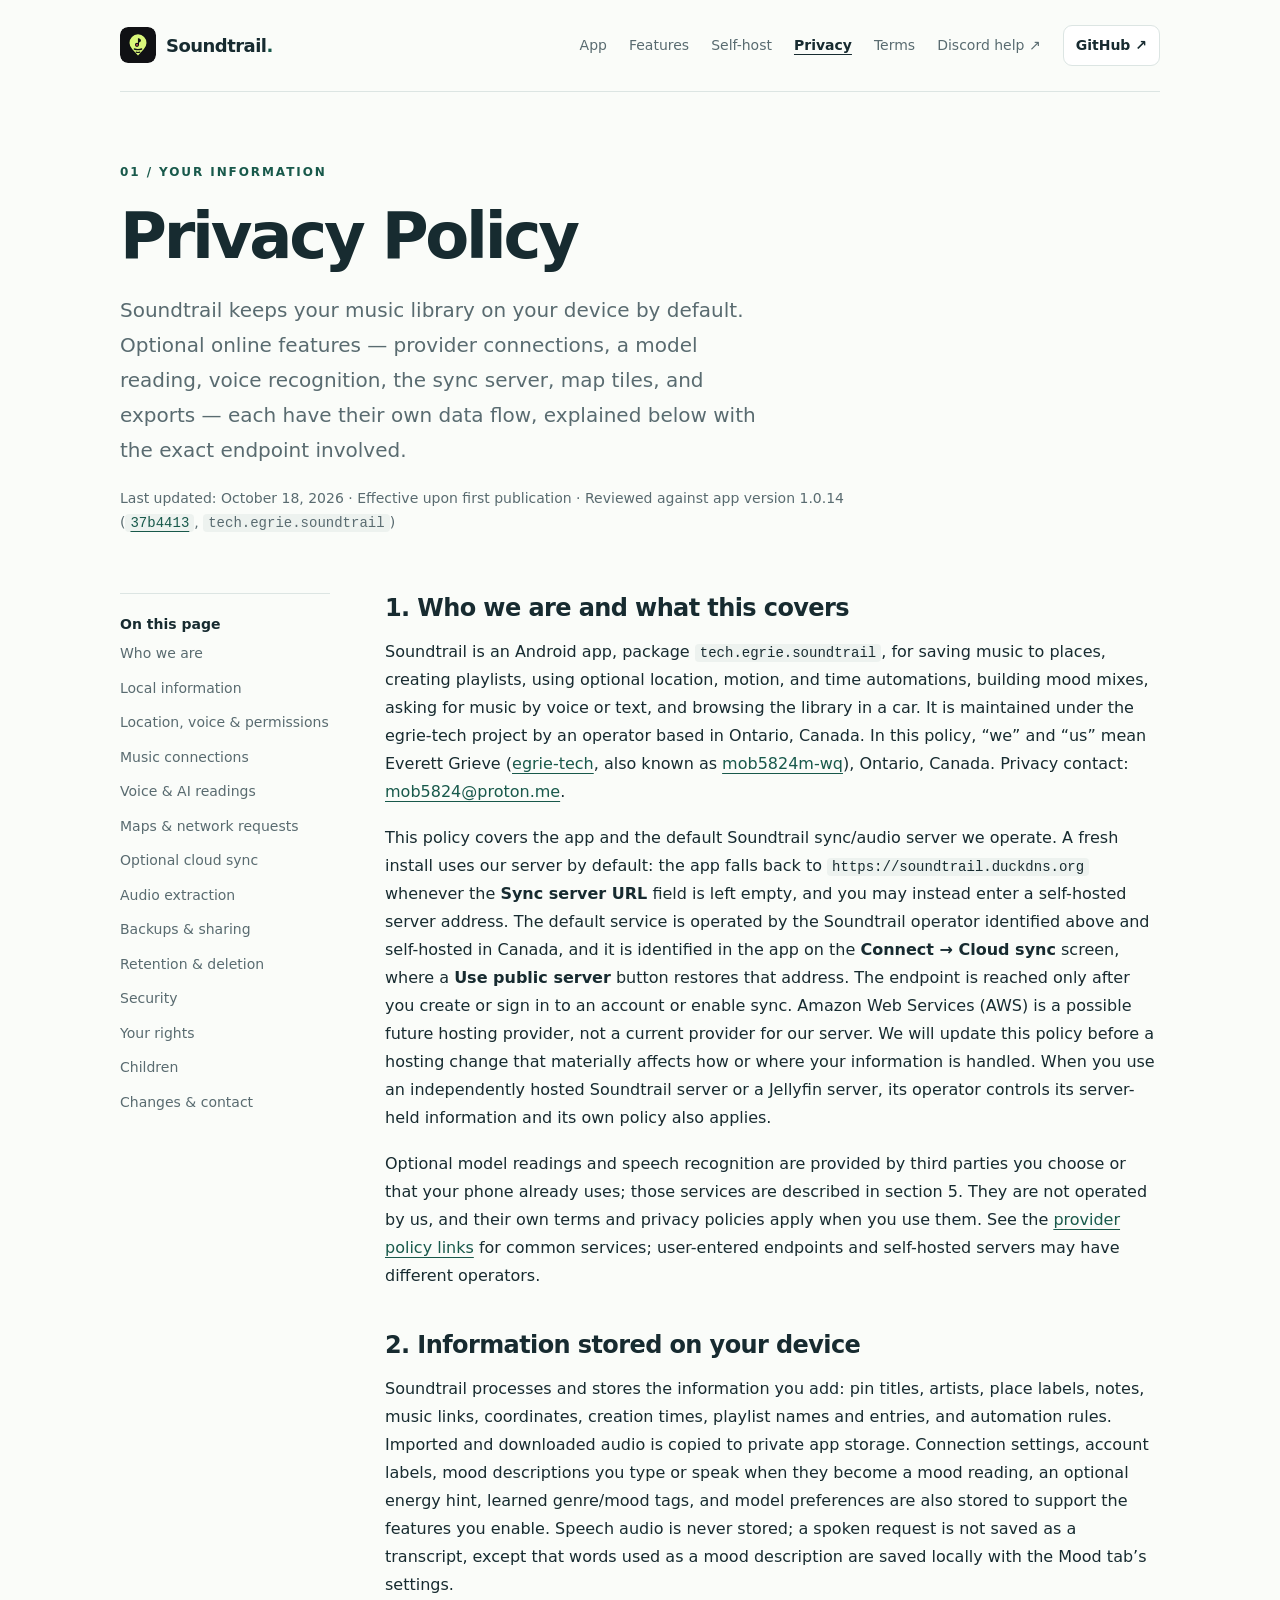
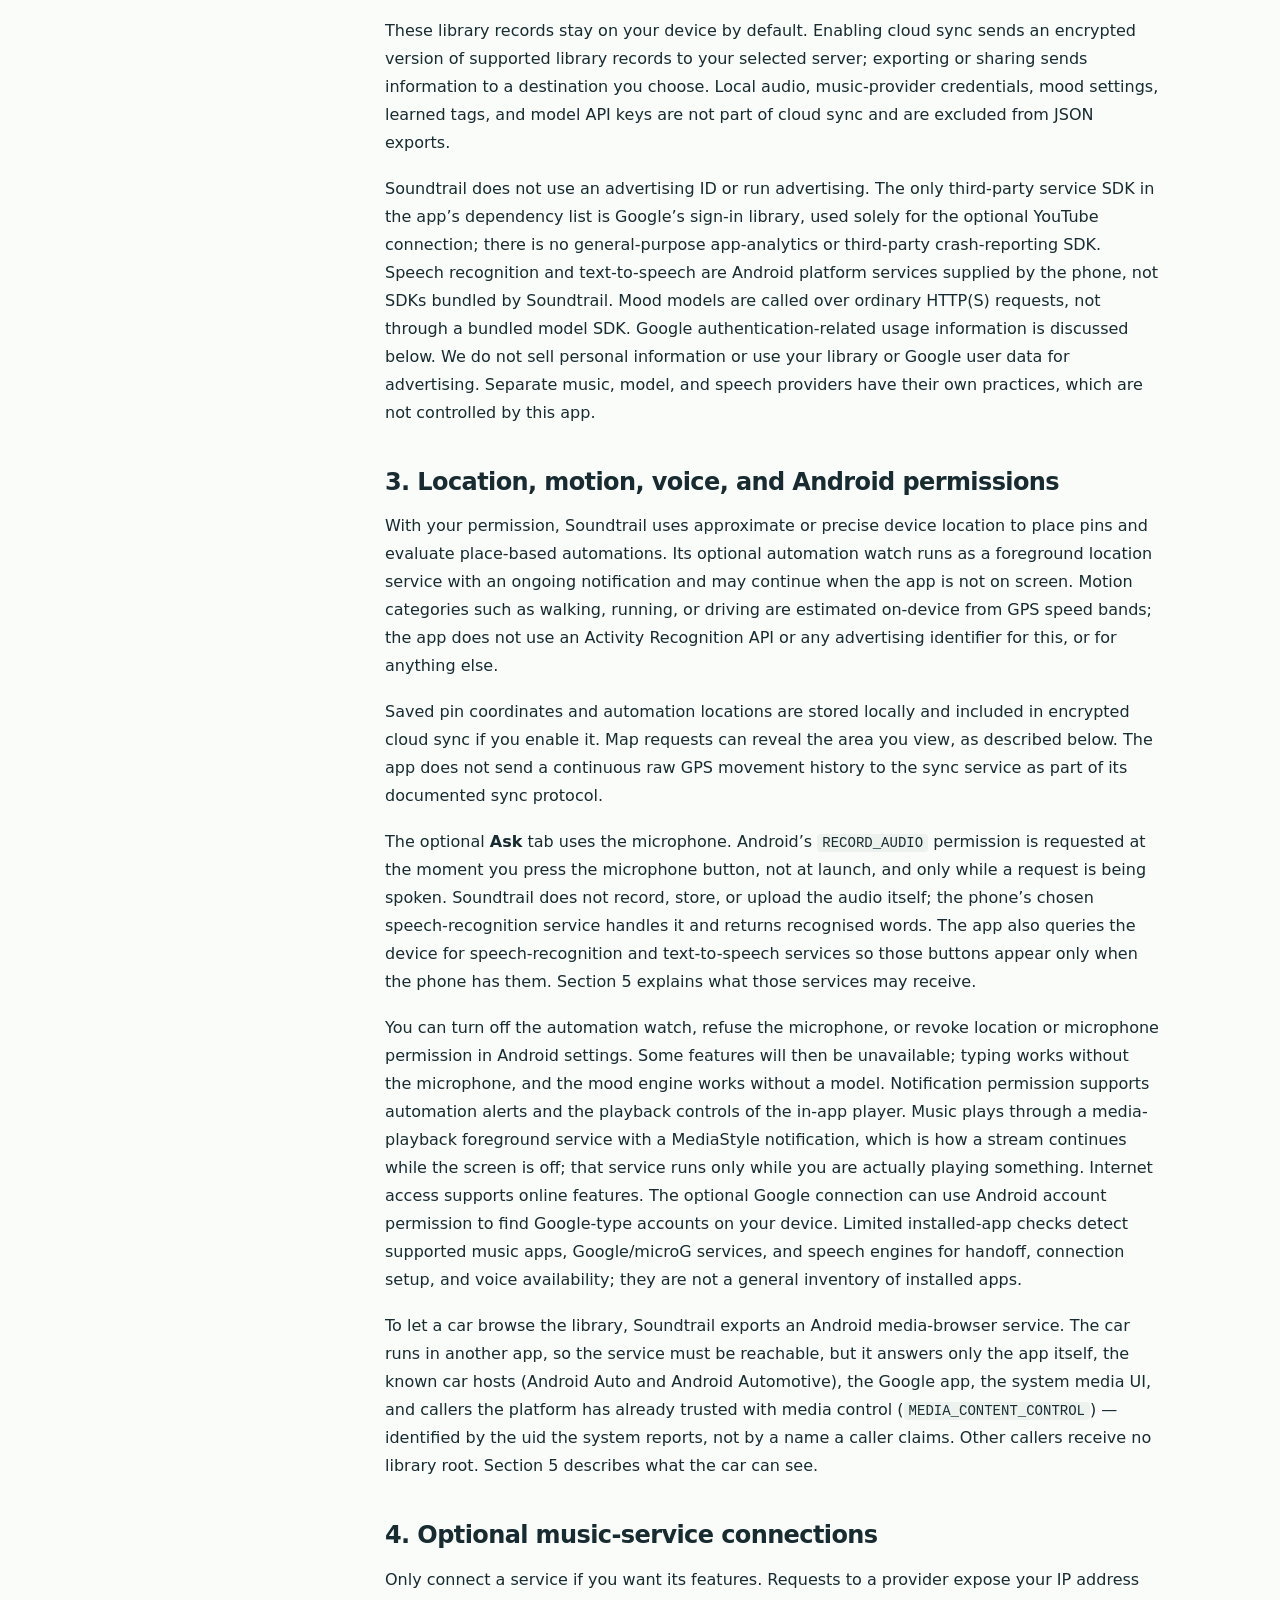
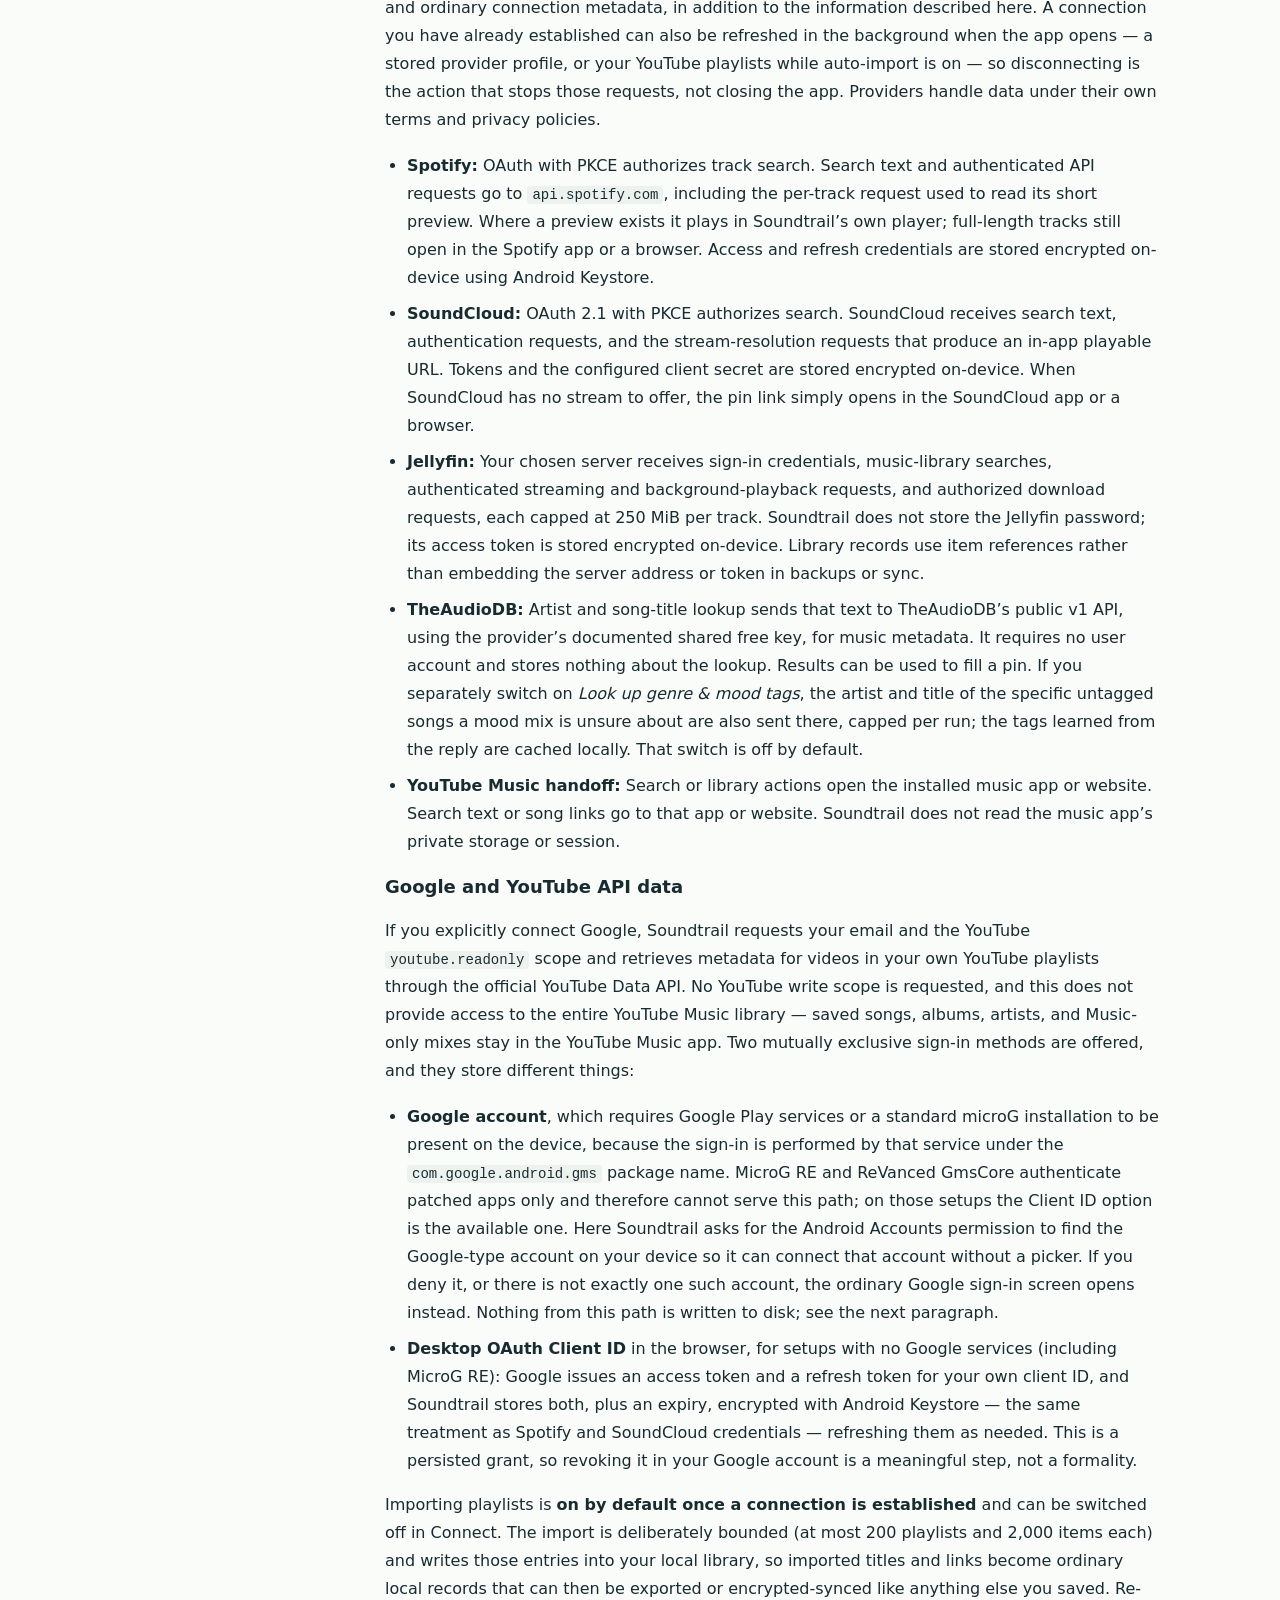
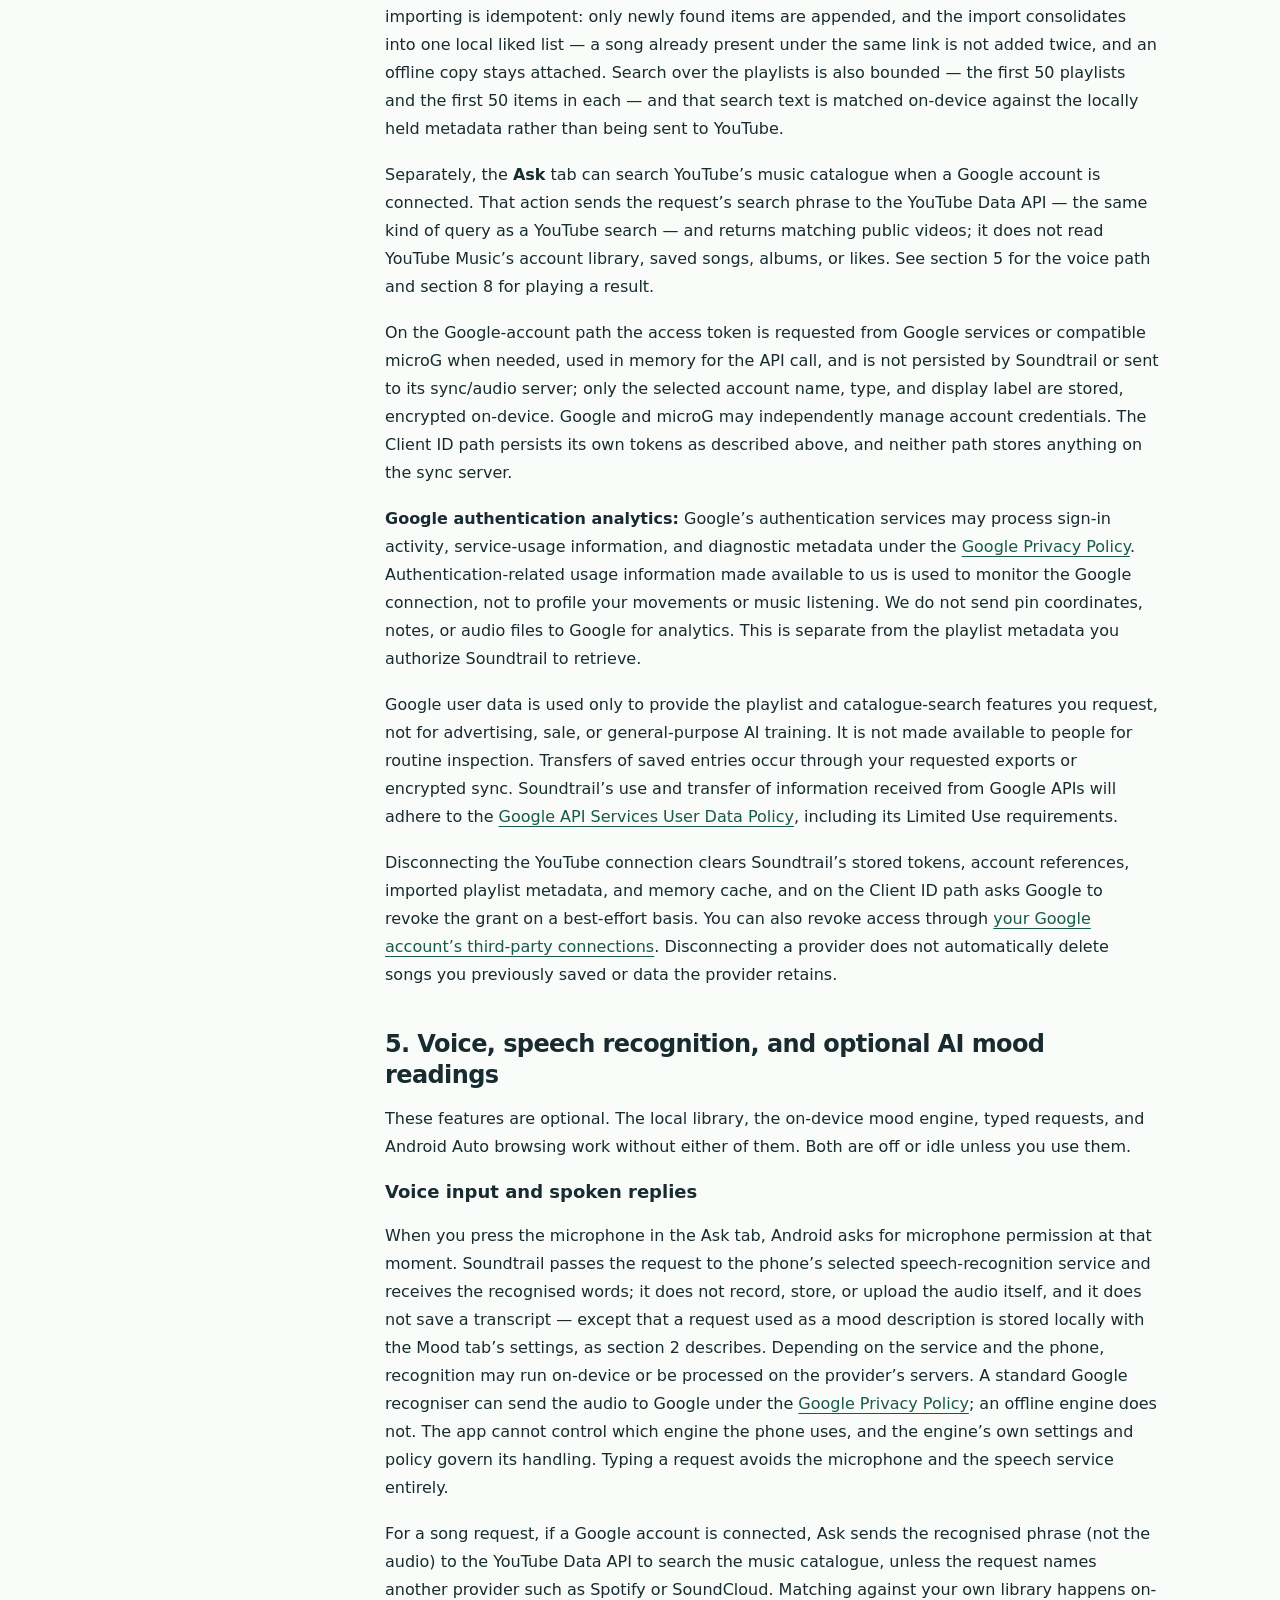
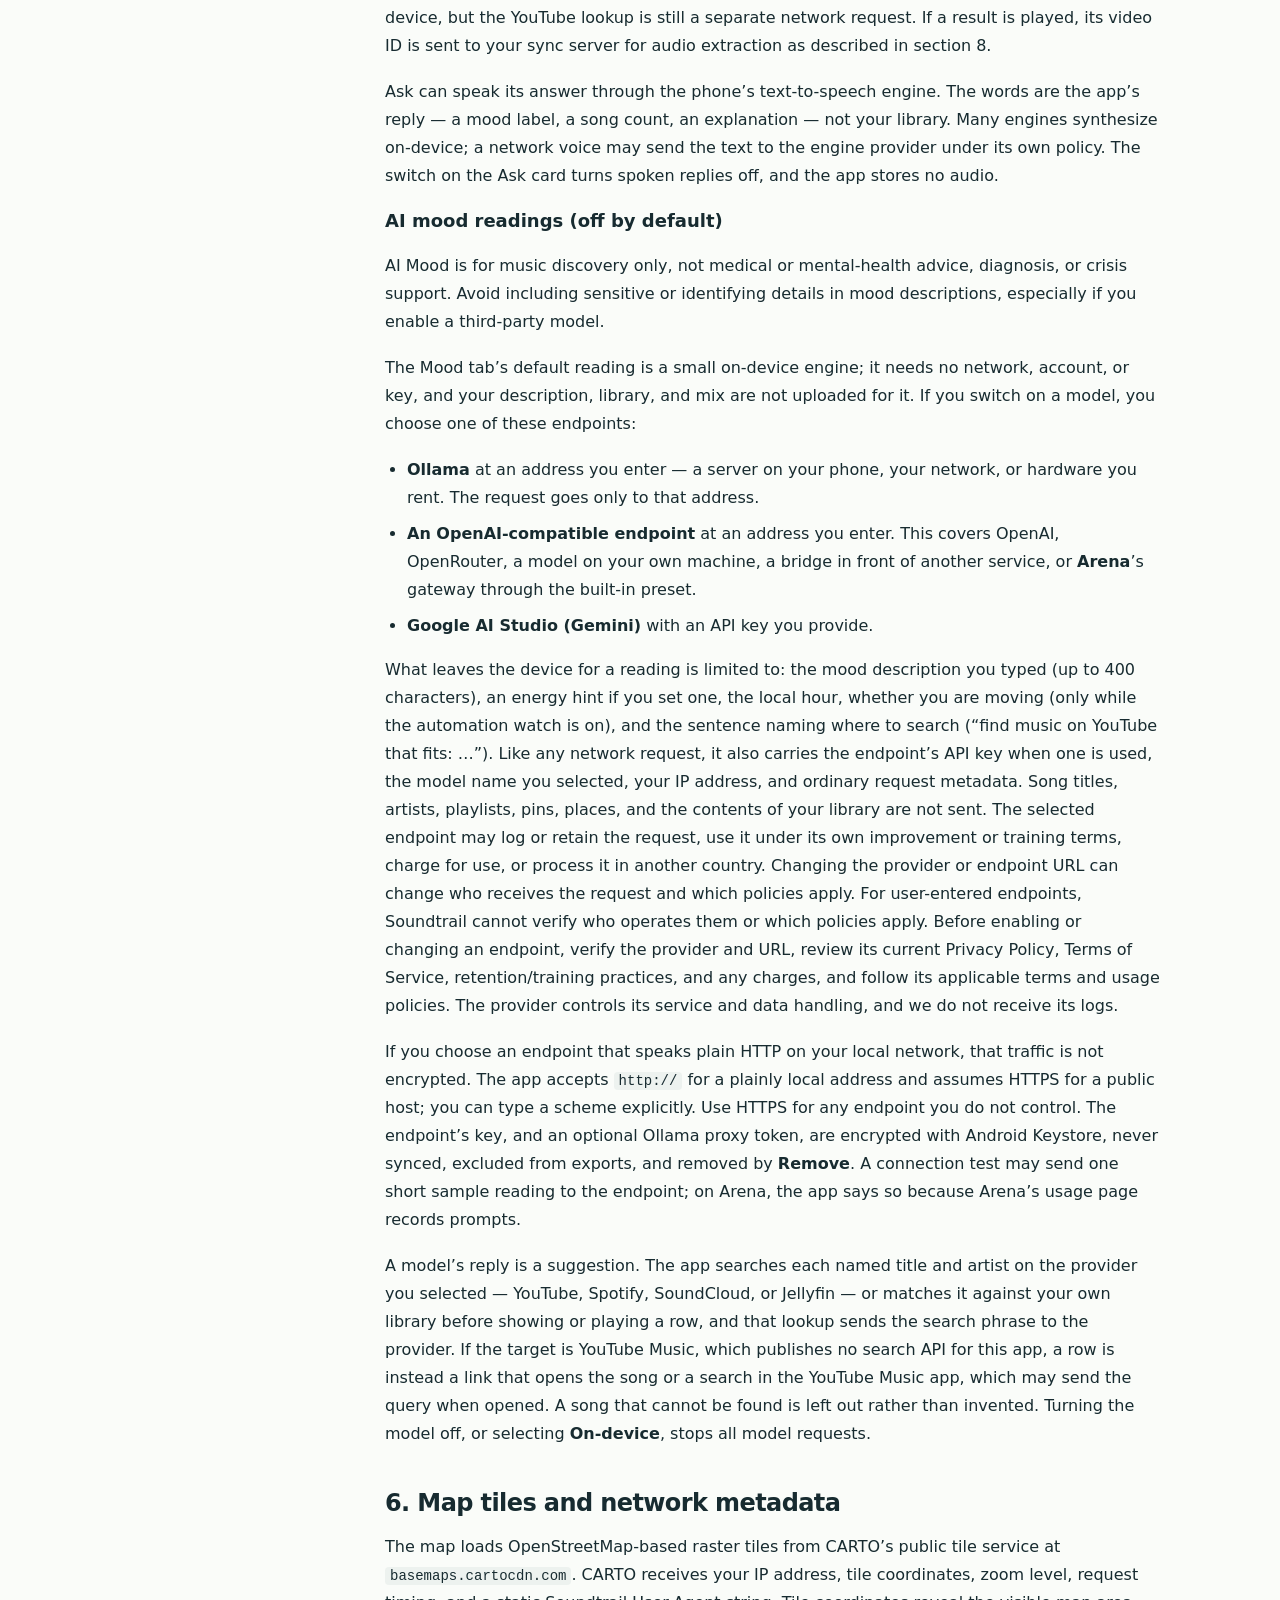
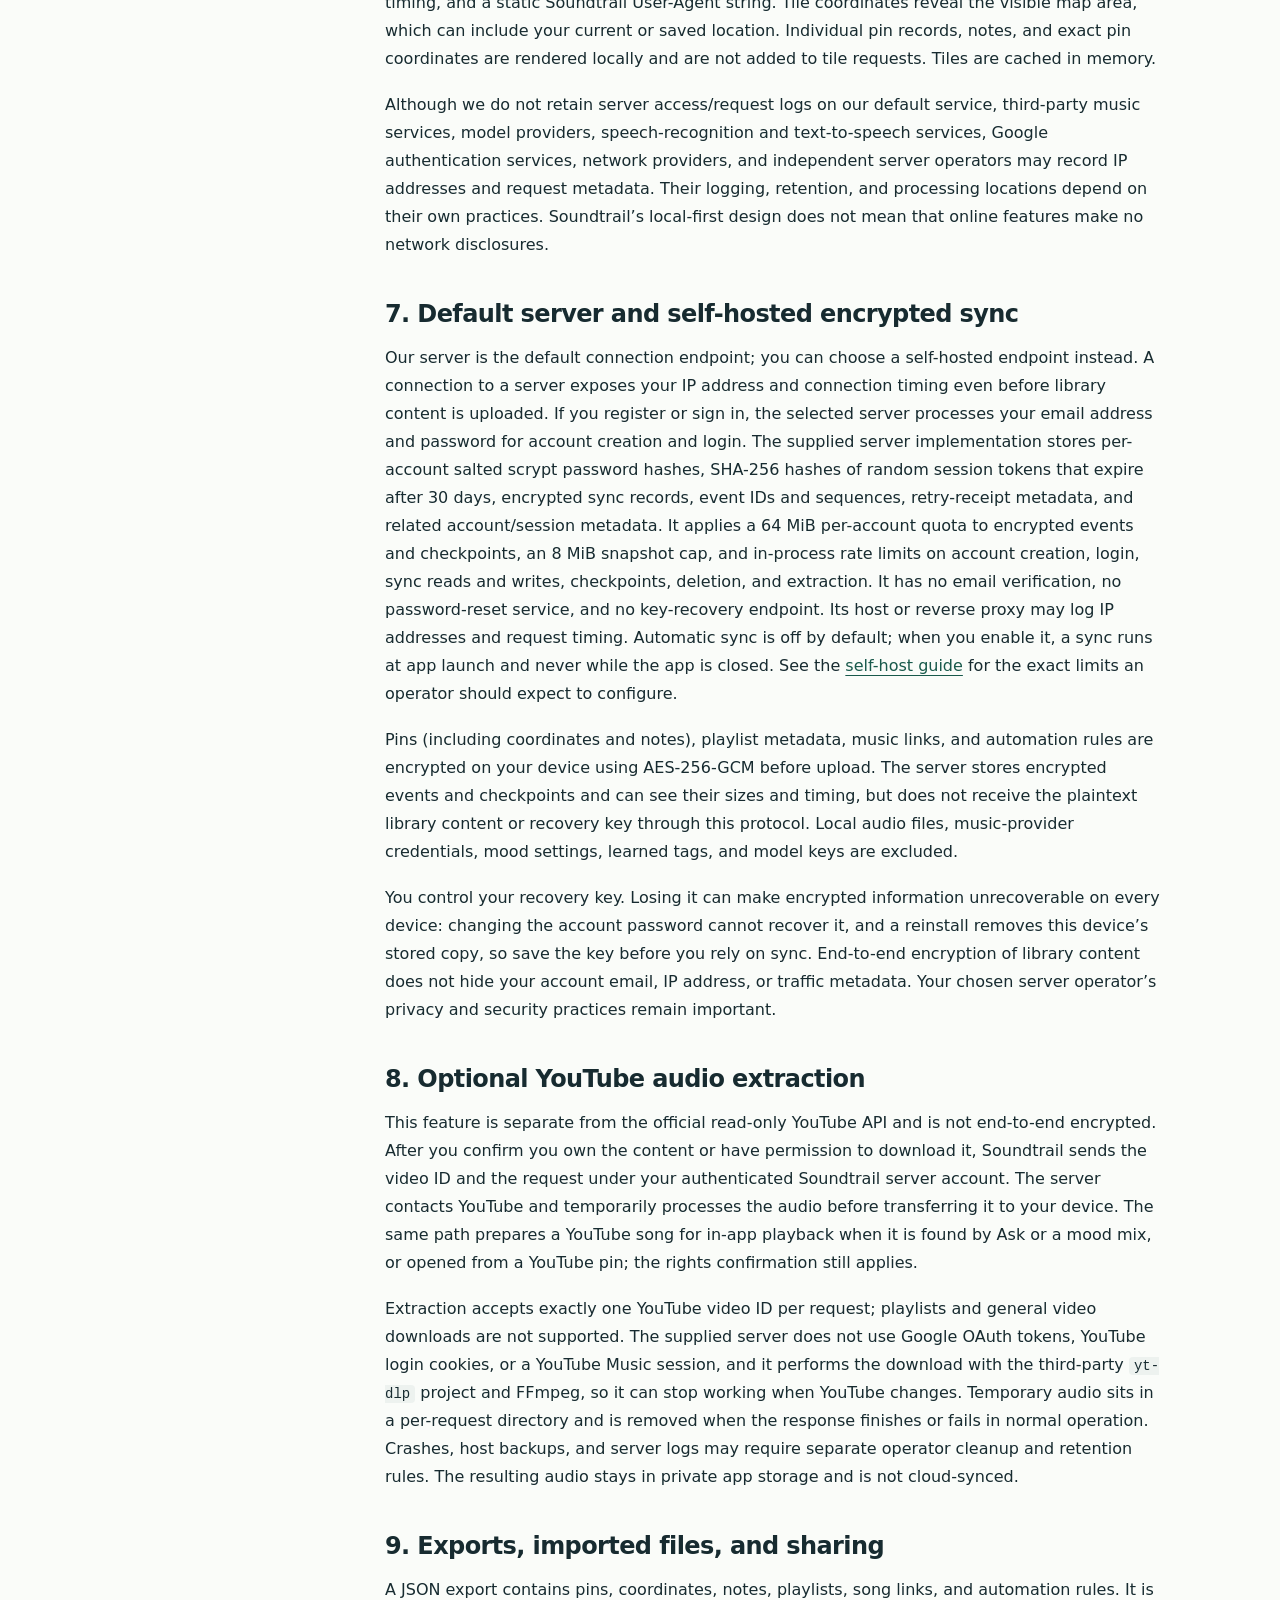
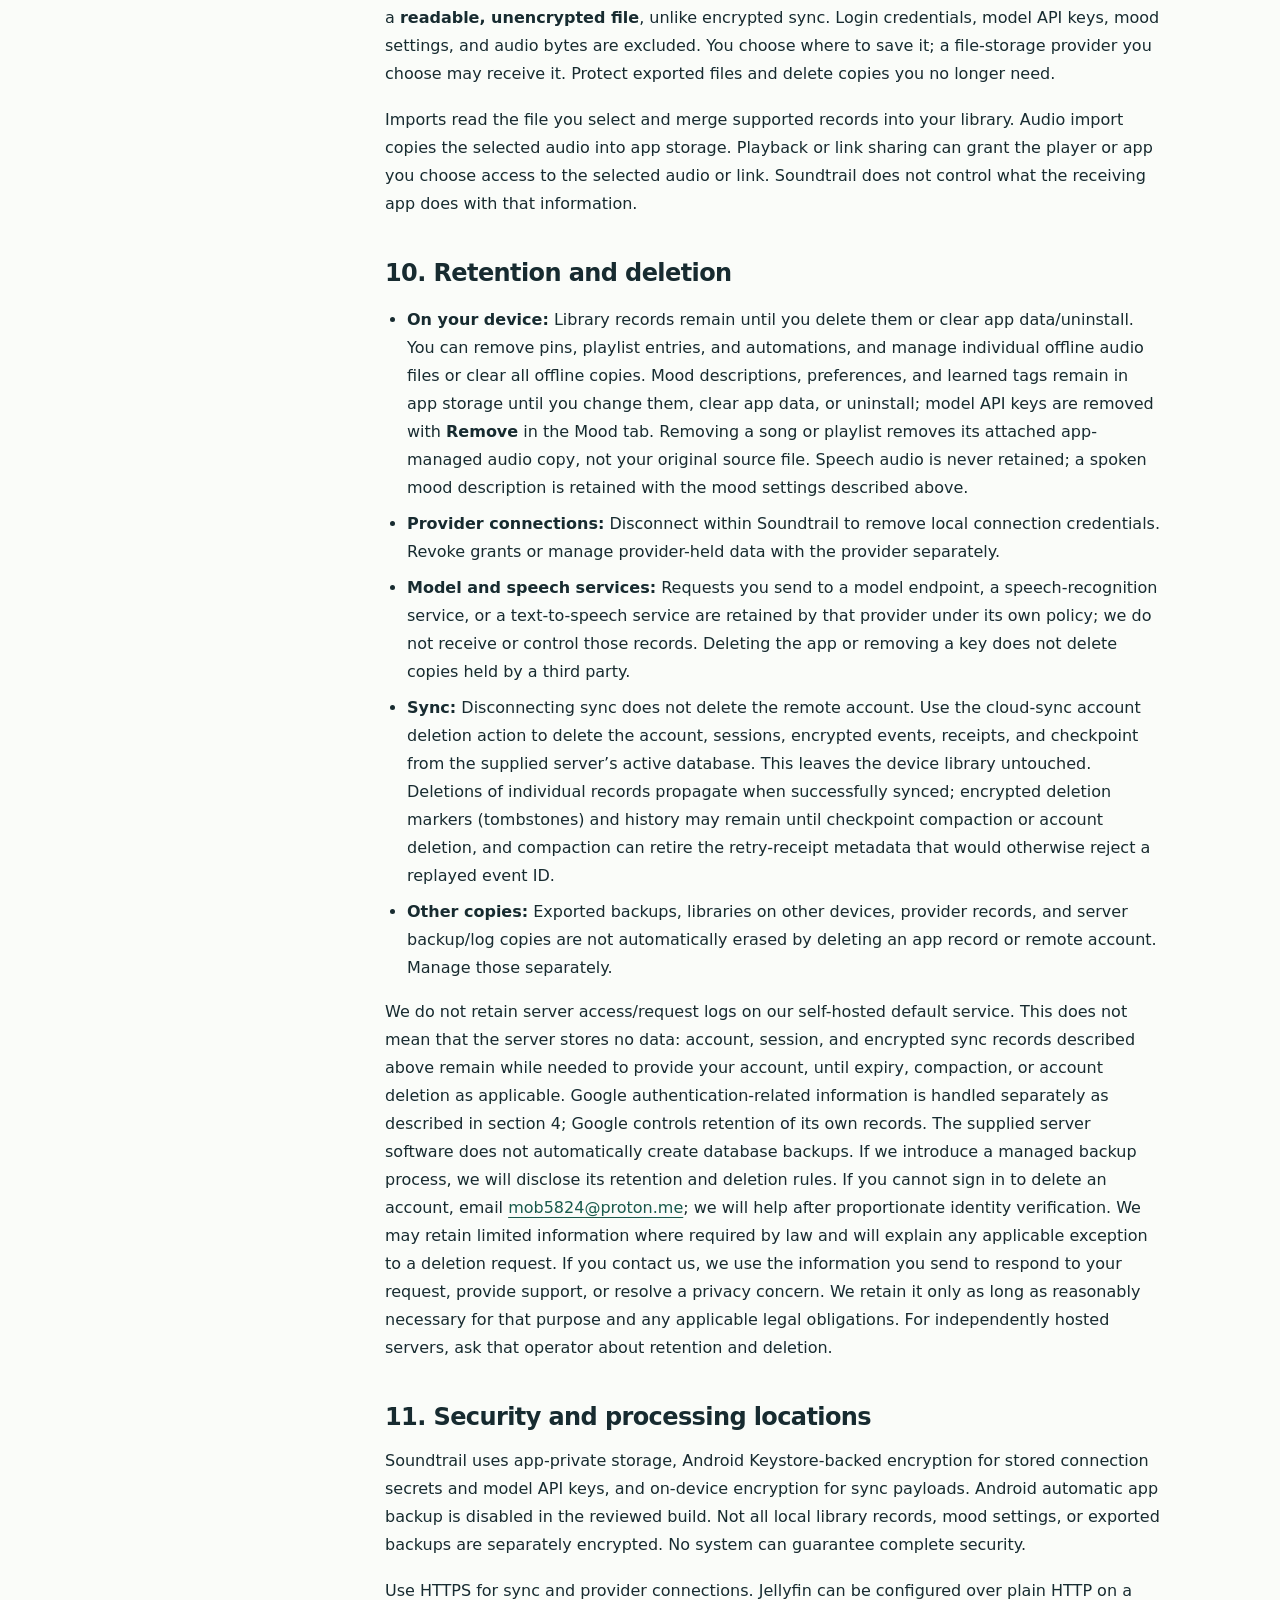
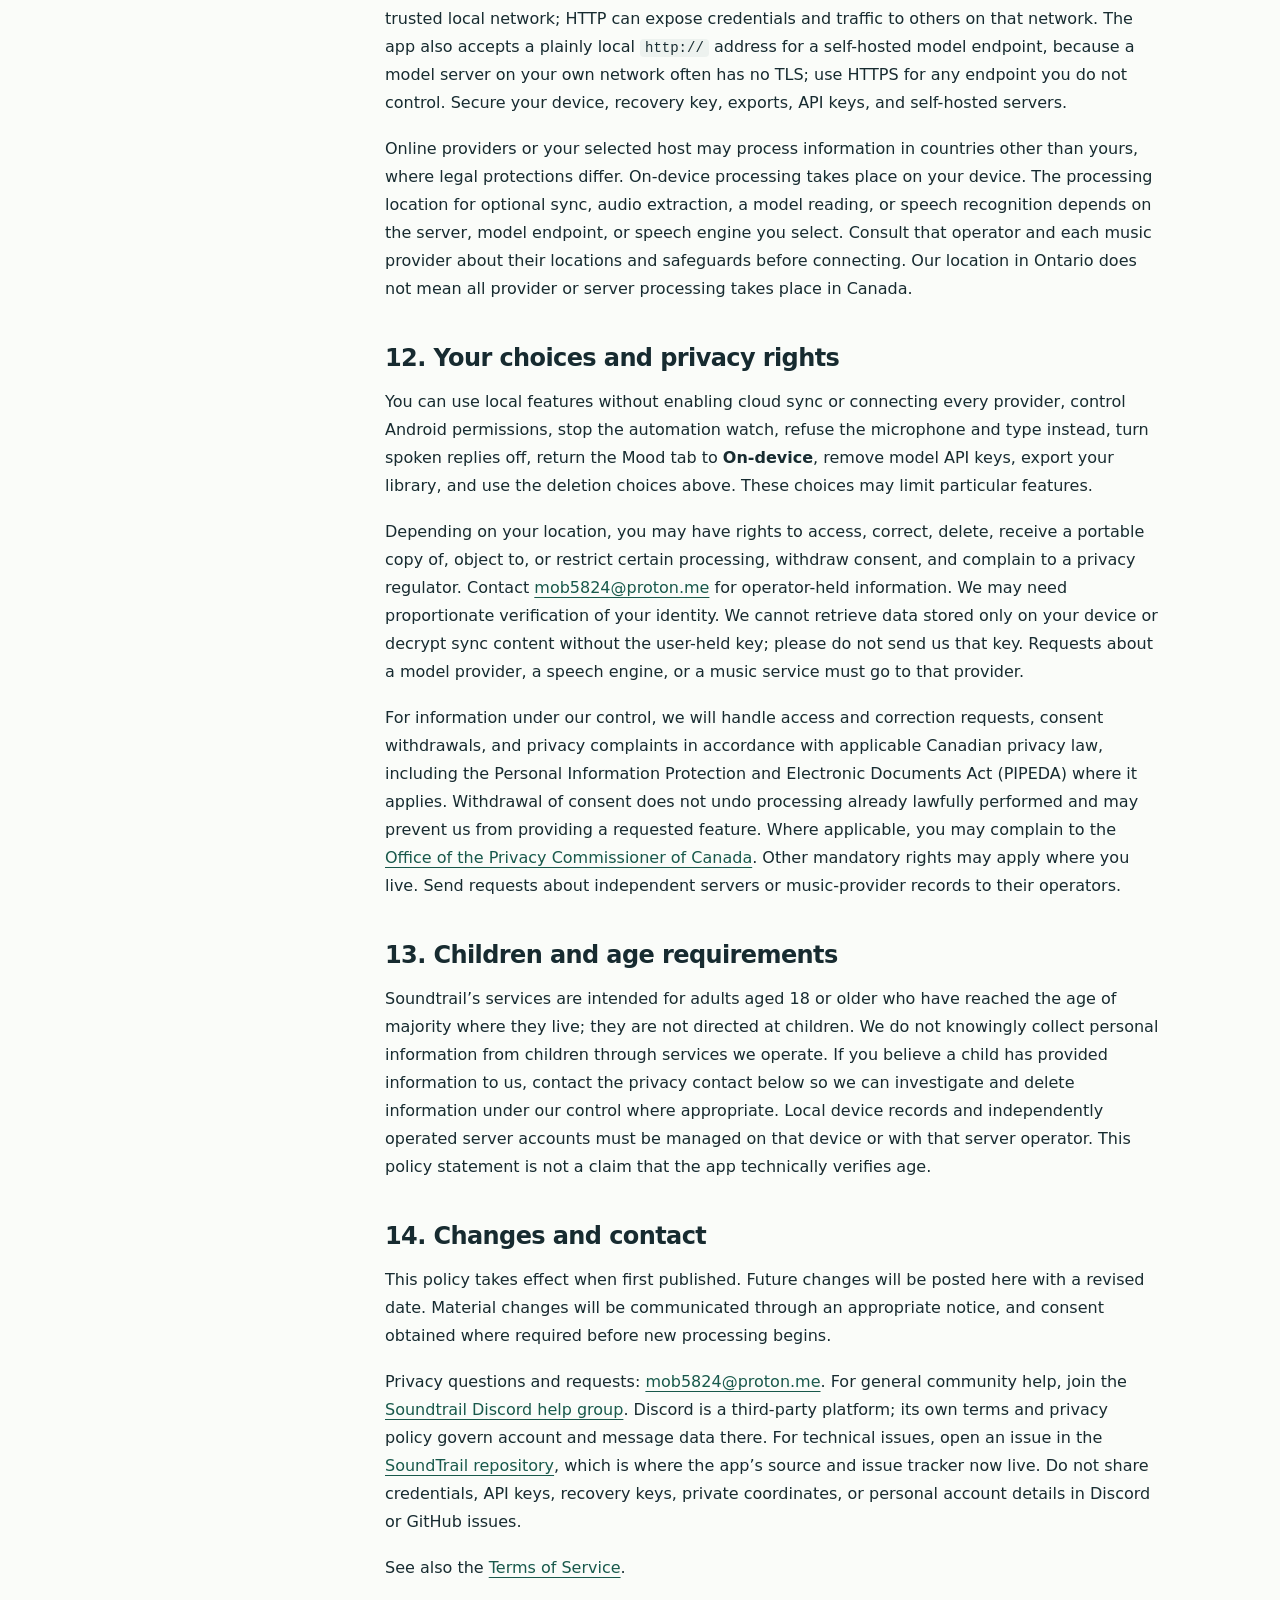
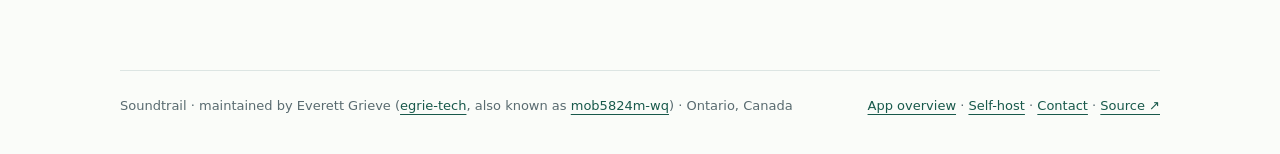
==== commit f2865bcd: "Improve site guidance and provider disclosures Co-authored-by: arena-agent <297053741+arena-agent@us" ====
--- a/privacy/index.html
+++ b/privacy/index.html
@@ -3,20 +3,20 @@
 <head><meta charset="utf-8"><meta name="viewport" content="width=device-width, initial-scale=1"><meta name="description" content="Soundtrail privacy policy: location, microphone and voice recognition, local music data, provider connections, optional AI mood readings, encrypted sync, Android Auto, and deletion."><title>Privacy Policy · Soundtrail</title><link rel="canonical" href="https://egrie-tech.github.io/privacy/"><meta name="color-scheme" content="light dark"><meta property="og:type" content="article"><meta property="og:site_name" content="Soundtrail"><meta property="og:title" content="Soundtrail Privacy Policy"><meta property="og:description" content="How Soundtrail handles location, voice, local music data, provider connections, optional AI mood readings, encrypted sync, Android Auto, and deletion."><meta property="og:url" content="https://egrie-tech.github.io/privacy/"><meta name="twitter:card" content="summary"><link rel="icon" type="image/svg+xml" href="../assets/soundtrail-logo.svg"><link rel="stylesheet" href="../assets/styles.css"></head>
 <body>
 <a class="skip" href="#main">Skip to content</a>
-<header><a class="brand" href="../"><img class="brand-mark" src="../assets/soundtrail-logo.svg" alt="" aria-hidden="true" width="36" height="36"><span>Soundtrail<span class="brand-dot">.</span></span></a><nav aria-label="Main navigation"><a href="../">App</a><a href="../#features">Features</a><a href="../self-host/">Self-host</a><a href="./" aria-current="page">Privacy</a><a href="../terms/">Terms</a><a class="gh" href="https://github.com/mob5824m-wq/SoundTrail">GitHub ↗</a></nav></header>
+<header><a class="brand" href="../"><img class="brand-mark" src="../assets/soundtrail-logo.svg" alt="" aria-hidden="true" width="36" height="36"><span>Soundtrail<span class="brand-dot">.</span></span></a><nav aria-label="Main navigation"><a href="../">App</a><a href="../#features">Features</a><a href="../self-host/">Self-host</a><a href="./" aria-current="page">Privacy</a><a href="../terms/">Terms</a><a href="https://discord.gg/rZzbuEjXrg" aria-label="Soundtrail help group on Discord">Discord help ↗</a><a class="gh" href="https://github.com/mob5824m-wq/SoundTrail">GitHub ↗</a></nav></header>
 <main id="main">
 <div class="hero"><div class="eyebrow">01 / Your information</div><h1>Privacy Policy</h1><p class="intro">Soundtrail keeps your music library on your device by default. Optional online features — provider connections, a model reading, voice recognition, the sync server, map tiles, and exports — each have their own data flow, explained below with the exact endpoint involved.</p><p class="meta">Last updated: October 18, 2026 · Effective upon first publication · Reviewed against app version 1.0.14 (<a href="https://github.com/mob5824m-wq/SoundTrail/commit/37b4413a3fc3a72c6e59cfe8ce6d1e8e606ce4cf"><code>37b4413</code></a>, <code>tech.egrie.soundtrail</code>)</p></div>
 <div class="layout">
 <aside class="toc" aria-label="On this page"><strong>On this page</strong><a href="#scope">Who we are</a><a href="#local">Local information</a><a href="#location">Location, voice &amp; permissions</a><a href="#providers">Music connections</a><a href="#voice">Voice &amp; AI readings</a><a href="#maps">Maps &amp; network requests</a><a href="#sync">Optional cloud sync</a><a href="#audio">Audio extraction</a><a href="#backups">Backups &amp; sharing</a><a href="#retention">Retention &amp; deletion</a><a href="#security">Security</a><a href="#rights">Your rights</a><a href="#children">Children</a><a href="#changes">Changes &amp; contact</a></aside>
 <article>
-<section id="scope"><h2>1. Who we are and what this covers</h2><p>Soundtrail is an Android app, package <code>tech.egrie.soundtrail</code>, for saving music to places, creating playlists, using optional location, motion, and time automations, building mood mixes, asking for music by voice or text, and browsing the library in a car. It is maintained under the egrie-tech project by an operator based in Ontario, Canada. In this policy, “we” and “us” mean Everett Grieve (egrie-tech), Ontario, Canada. Privacy contact: <a href="mailto:mob5824@proton.me">mob5824@proton.me</a>.</p><p>This policy covers the app and the default Soundtrail sync/audio server we operate. A fresh install uses our server by default: the app falls back to <code>https://soundtrail.duckdns.org</code> whenever the <strong>Sync server URL</strong> field is left empty, and you may instead enter a self-hosted server address. The default service is operated by the Soundtrail operator identified above and self-hosted in Canada, and it is identified in the app on the <strong>Connect → Cloud sync</strong> screen, where a <strong>Use public server</strong> button restores that address. The endpoint is reached only after you create or sign in to an account or enable sync. Amazon Web Services (AWS) is a possible future hosting provider, not a current provider for our server. We will update this policy before a hosting change that materially affects how or where your information is handled. When you use an independently hosted Soundtrail server or a Jellyfin server, its operator controls its server-held information and its own policy also applies.</p><p>Optional model readings and speech recognition are provided by third parties you choose or that your phone already uses; those services are described in section 5. They are not operated by us, and their own terms and privacy policies apply when you use them.</p></section>
+<section id="scope"><h2>1. Who we are and what this covers</h2><p>Soundtrail is an Android app, package <code>tech.egrie.soundtrail</code>, for saving music to places, creating playlists, using optional location, motion, and time automations, building mood mixes, asking for music by voice or text, and browsing the library in a car. It is maintained under the egrie-tech project by an operator based in Ontario, Canada. In this policy, “we” and “us” mean Everett Grieve (<a href="https://github.com/egrie-tech">egrie-tech</a>, also known as <a href="https://github.com/mob5824m-wq">mob5824m-wq</a>), Ontario, Canada. Privacy contact: <a href="mailto:mob5824@proton.me">mob5824@proton.me</a>.</p><p>This policy covers the app and the default Soundtrail sync/audio server we operate. A fresh install uses our server by default: the app falls back to <code>https://soundtrail.duckdns.org</code> whenever the <strong>Sync server URL</strong> field is left empty, and you may instead enter a self-hosted server address. The default service is operated by the Soundtrail operator identified above and self-hosted in Canada, and it is identified in the app on the <strong>Connect → Cloud sync</strong> screen, where a <strong>Use public server</strong> button restores that address. The endpoint is reached only after you create or sign in to an account or enable sync. Amazon Web Services (AWS) is a possible future hosting provider, not a current provider for our server. We will update this policy before a hosting change that materially affects how or where your information is handled. When you use an independently hosted Soundtrail server or a Jellyfin server, its operator controls its server-held information and its own policy also applies.</p><p>Optional model readings and speech recognition are provided by third parties you choose or that your phone already uses; those services are described in section 5. They are not operated by us, and their own terms and privacy policies apply when you use them. See the <a href="../terms/#provider-policy-links">provider policy links</a> for common services; user-entered endpoints and self-hosted servers may have different operators.</p></section>
 <section id="local"><h2>2. Information stored on your device</h2><p>Soundtrail processes and stores the information you add: pin titles, artists, place labels, notes, music links, coordinates, creation times, playlist names and entries, and automation rules. Imported and downloaded audio is copied to private app storage. Connection settings, account labels, mood descriptions you type or speak when they become a mood reading, an optional energy hint, learned genre/mood tags, and model preferences are also stored to support the features you enable. Speech audio is never stored; a spoken request is not saved as a transcript, except that words used as a mood description are saved locally with the Mood tab’s settings.</p><p>These library records stay on your device by default. Enabling cloud sync sends an encrypted version of supported library records to your selected server; exporting or sharing sends information to a destination you choose. Local audio, music-provider credentials, mood settings, learned tags, and model API keys are not part of cloud sync and are excluded from JSON exports.</p><p>Soundtrail does not use an advertising ID or run advertising. The only third-party service SDK in the app’s dependency list is Google’s sign-in library, used solely for the optional YouTube connection; there is no general-purpose app-analytics or third-party crash-reporting SDK. Speech recognition and text-to-speech are Android platform services supplied by the phone, not SDKs bundled by Soundtrail. Mood models are called over ordinary HTTP(S) requests, not through a bundled model SDK. Google authentication-related usage information is discussed below. We do not sell personal information or use your library or Google user data for advertising. Separate music, model, and speech providers have their own practices, which are not controlled by this app.</p></section>
 <section id="location"><h2>3. Location, motion, voice, and Android permissions</h2><p>With your permission, Soundtrail uses approximate or precise device location to place pins and evaluate place-based automations. Its optional automation watch runs as a foreground location service with an ongoing notification and may continue when the app is not on screen. Motion categories such as walking, running, or driving are estimated on-device from GPS speed bands; the app does not use an Activity Recognition API or any advertising identifier for this, or for anything else.</p><p>Saved pin coordinates and automation locations are stored locally and included in encrypted cloud sync if you enable it. Map requests can reveal the area you view, as described below. The app does not send a continuous raw GPS movement history to the sync service as part of its documented sync protocol.</p><p>The optional <strong>Ask</strong> tab uses the microphone. Android’s <code>RECORD_AUDIO</code> permission is requested at the moment you press the microphone button, not at launch, and only while a request is being spoken. Soundtrail does not record, store, or upload the audio itself; the phone’s chosen speech-recognition service handles it and returns recognised words. The app also queries the device for speech-recognition and text-to-speech services so those buttons appear only when the phone has them. Section 5 explains what those services may receive.</p><p>You can turn off the automation watch, refuse the microphone, or revoke location or microphone permission in Android settings. Some features will then be unavailable; typing works without the microphone, and the mood engine works without a model. Notification permission supports automation alerts and the playback controls of the in-app player. Music plays through a media-playback foreground service with a MediaStyle notification, which is how a stream continues while the screen is off; that service runs only while you are actually playing something. Internet access supports online features. The optional Google connection can use Android account permission to find Google-type accounts on your device. Limited installed-app checks detect supported music apps, Google/microG services, and speech engines for handoff, connection setup, and voice availability; they are not a general inventory of installed apps.</p><p>To let a car browse the library, Soundtrail exports an Android media-browser service. The car runs in another app, so the service must be reachable, but it answers only the app itself, the known car hosts (Android Auto and Android Automotive), the Google app, the system media UI, and callers the platform has already trusted with media control (<code>MEDIA_CONTENT_CONTROL</code>) — identified by the uid the system reports, not by a name a caller claims. Other callers receive no library root. Section 5 describes what the car can see.</p></section>
 <section id="providers"><h2>4. Optional music-service connections</h2><p>Only connect a service if you want its features. Requests to a provider expose your IP address and ordinary connection metadata, in addition to the information described here. A connection you have already established can also be refreshed in the background when the app opens — a stored provider profile, or your YouTube playlists while auto-import is on — so disconnecting is the action that stops those requests, not closing the app. Providers handle data under their own terms and privacy policies.</p><ul><li><strong>Spotify:</strong> OAuth with PKCE authorizes track search. Search text and authenticated API requests go to <code>api.spotify.com</code>, including the per-track request used to read its short preview. Where a preview exists it plays in Soundtrail’s own player; full-length tracks still open in the Spotify app or a browser. Access and refresh credentials are stored encrypted on-device using Android Keystore.</li><li><strong>SoundCloud:</strong> OAuth 2.1 with PKCE authorizes search. SoundCloud receives search text, authentication requests, and the stream-resolution requests that produce an in-app playable URL. Tokens and the configured client secret are stored encrypted on-device. When SoundCloud has no stream to offer, the pin link simply opens in the SoundCloud app or a browser.</li><li><strong>Jellyfin:</strong> Your chosen server receives sign-in credentials, music-library searches, authenticated streaming and background-playback requests, and authorized download requests, each capped at 250 MiB per track. Soundtrail does not store the Jellyfin password; its access token is stored encrypted on-device. Library records use item references rather than embedding the server address or token in backups or sync.</li><li><strong>TheAudioDB:</strong> Artist and song-title lookup sends that text to TheAudioDB’s public v1 API, using the provider’s documented shared free key, for music metadata. It requires no user account and stores nothing about the lookup. Results can be used to fill a pin. If you separately switch on <em>Look up genre &amp; mood tags</em>, the artist and title of the specific untagged songs a mood mix is unsure about are also sent there, capped per run; the tags learned from the reply are cached locally. That switch is off by default.</li><li><strong>YouTube Music handoff:</strong> Search or library actions open the installed music app or website. Search text or song links go to that app or website. Soundtrail does not read the music app’s private storage or session.</li></ul>
 <h3>Google and YouTube API data</h3><p>If you explicitly connect Google, Soundtrail requests your email and the YouTube <code>youtube.readonly</code> scope and retrieves metadata for videos in your own YouTube playlists through the official YouTube Data API. No YouTube write scope is requested, and this does not provide access to the entire YouTube Music library — saved songs, albums, artists, and Music-only mixes stay in the YouTube Music app. Two mutually exclusive sign-in methods are offered, and they store different things:</p><ul><li><strong>Google account</strong>, which requires Google Play services or a standard microG installation to be present on the device, because the sign-in is performed by that service under the <code>com.google.android.gms</code> package name. MicroG RE and ReVanced GmsCore authenticate patched apps only and therefore cannot serve this path; on those setups the Client ID option is the available one. Here Soundtrail asks for the Android Accounts permission to find the Google-type account on your device so it can connect that account without a picker. If you deny it, or there is not exactly one such account, the ordinary Google sign-in screen opens instead. Nothing from this path is written to disk; see the next paragraph.</li><li><strong>Desktop OAuth Client ID</strong> in the browser, for setups with no Google services (including MicroG RE): Google issues an access token and a refresh token for your own client ID, and Soundtrail stores both, plus an expiry, encrypted with Android Keystore — the same treatment as Spotify and SoundCloud credentials — refreshing them as needed. This is a persisted grant, so revoking it in your Google account is a meaningful step, not a formality.</li></ul><p>Importing playlists is <strong>on by default once a connection is established</strong> and can be switched off in Connect. The import is deliberately bounded (at most 200 playlists and 2,000 items each) and writes those entries into your local library, so imported titles and links become ordinary local records that can then be exported or encrypted-synced like anything else you saved. Re-importing is idempotent: only newly found items are appended, and the import consolidates into one local liked list — a song already present under the same link is not added twice, and an offline copy stays attached. Search over the playlists is also bounded — the first 50 playlists and the first 50 items in each — and that search text is matched on-device against the locally held metadata rather than being sent to YouTube.</p><p>Separately, the <strong>Ask</strong> tab can search YouTube’s music catalogue when a Google account is connected. That action sends the request’s search phrase to the YouTube Data API — the same kind of query as a YouTube search — and returns matching public videos; it does not read YouTube Music’s account library, saved songs, albums, or likes. See section 5 for the voice path and section 8 for playing a result.</p><p>On the Google-account path the access token is requested from Google services or compatible microG when needed, used in memory for the API call, and is not persisted by Soundtrail or sent to its sync/audio server; only the selected account name, type, and display label are stored, encrypted on-device. Google and microG may independently manage account credentials. The Client ID path persists its own tokens as described above, and neither path stores anything on the sync server.</p><p><strong>Google authentication analytics:</strong> Google’s authentication services may process sign-in activity, service-usage information, and diagnostic metadata under the <a href="https://policies.google.com/privacy">Google Privacy Policy</a>. Authentication-related usage information made available to us is used to monitor the Google connection, not to profile your movements or music listening. We do not send pin coordinates, notes, or audio files to Google for analytics. This is separate from the playlist metadata you authorize Soundtrail to retrieve.</p><p>Google user data is used only to provide the playlist and catalogue-search features you request, not for advertising, sale, or general-purpose AI training. It is not made available to people for routine inspection. Transfers of saved entries occur through your requested exports or encrypted sync. Soundtrail’s use and transfer of information received from Google APIs will adhere to the <a href="https://developers.google.com/terms/api-services-user-data-policy">Google API Services User Data Policy</a>, including its Limited Use requirements.</p><p>Disconnecting the YouTube connection clears Soundtrail’s stored tokens, account references, imported playlist metadata, and memory cache, and on the Client ID path asks Google to revoke the grant on a best-effort basis. You can also revoke access through <a href="https://myaccount.google.com/permissions">your Google account’s third-party connections</a>. Disconnecting a provider does not automatically delete songs you previously saved or data the provider retains.</p></section>
 <section id="voice"><h2>5. Voice, speech recognition, and optional AI mood readings</h2><p>These features are optional. The local library, the on-device mood engine, typed requests, and Android Auto browsing work without either of them. Both are off or idle unless you use them.</p>
 <h3>Voice input and spoken replies</h3><p>When you press the microphone in the Ask tab, Android asks for microphone permission at that moment. Soundtrail passes the request to the phone’s selected speech-recognition service and receives the recognised words; it does not record, store, or upload the audio itself, and it does not save a transcript — except that a request used as a mood description is stored locally with the Mood tab’s settings, as section 2 describes. Depending on the service and the phone, recognition may run on-device or be processed on the provider’s servers. A standard Google recogniser can send the audio to Google under the <a href="https://policies.google.com/privacy">Google Privacy Policy</a>; an offline engine does not. The app cannot control which engine the phone uses, and the engine’s own settings and policy govern its handling. Typing a request avoids the microphone and the speech service entirely.</p><p>For a song request, if a Google account is connected, Ask sends the recognised phrase (not the audio) to the YouTube Data API to search the music catalogue, unless the request names another provider such as Spotify or SoundCloud. Matching against your own library happens on-device, but the YouTube lookup is still a separate network request. If a result is played, its video ID is sent to your sync server for audio extraction as described in section 8.</p><p>Ask can speak its answer through the phone’s text-to-speech engine. The words are the app’s reply — a mood label, a song count, an explanation — not your library. Many engines synthesize on-device; a network voice may send the text to the engine provider under its own policy. The switch on the Ask card turns spoken replies off, and the app stores no audio.</p>
-<h3>AI mood readings (off by default)</h3><p>The Mood tab’s default reading is a small on-device engine; it needs no network, account, or key, and your description, library, and mix are not uploaded for it. If you switch on a model, you choose one of these endpoints:</p><ul><li><strong>Ollama</strong> at an address you enter — a server on your phone, your network, or hardware you rent. The request goes only to that address.</li><li><strong>An OpenAI-compatible endpoint</strong> at an address you enter. This covers OpenAI, OpenRouter, a model on your own machine, a bridge in front of another service, or <strong>Arena</strong>’s gateway through the built-in preset.</li><li><strong>Google AI Studio (Gemini)</strong> with an API key you provide.</li></ul><p>What leaves the device for a reading is limited to: the mood description you typed (up to 400 characters), an energy hint if you set one, the local hour, whether you are moving (only while the automation watch is on), and the sentence naming where to search (“find music on YouTube that fits: …”). Like any network request, it also carries the endpoint’s API key when one is used, the model name you selected, your IP address, and ordinary request metadata. Song titles, artists, playlists, pins, places, and the contents of your library are not sent. The selected endpoint may log the request, retain it, use it under its own improvement or training terms, or process it in another country; its terms and privacy policy govern that, and we do not receive those logs.</p><p>If you choose an endpoint that speaks plain HTTP on your local network, that traffic is not encrypted. The app accepts <code>http://</code> for a plainly local address and assumes HTTPS for a public host; you can type a scheme explicitly. Use HTTPS for any endpoint you do not control. The endpoint’s key, and an optional Ollama proxy token, are encrypted with Android Keystore, never synced, excluded from exports, and removed by <strong>Remove</strong>. A connection test may send one short sample reading to the endpoint; on Arena, the app says so because Arena’s usage page records prompts.</p><p>A model’s reply is a suggestion. The app searches each named title and artist on the provider you selected — YouTube, Spotify, SoundCloud, or Jellyfin — or matches it against your own library before showing or playing a row, and that lookup sends the search phrase to the provider. If the target is YouTube Music, which publishes no search API for this app, a row is instead a link that opens the song or a search in the YouTube Music app, which may send the query when opened. A song that cannot be found is left out rather than invented. Turning the model off, or selecting <strong>On-device</strong>, stops all model requests.</p></section>
+<h3>AI mood readings (off by default)</h3><p>AI Mood is for music discovery only, not medical or mental-health advice, diagnosis, or crisis support. Avoid including sensitive or identifying details in mood descriptions, especially if you enable a third-party model.</p><p>The Mood tab’s default reading is a small on-device engine; it needs no network, account, or key, and your description, library, and mix are not uploaded for it. If you switch on a model, you choose one of these endpoints:</p><ul><li><strong>Ollama</strong> at an address you enter — a server on your phone, your network, or hardware you rent. The request goes only to that address.</li><li><strong>An OpenAI-compatible endpoint</strong> at an address you enter. This covers OpenAI, OpenRouter, a model on your own machine, a bridge in front of another service, or <strong>Arena</strong>’s gateway through the built-in preset.</li><li><strong>Google AI Studio (Gemini)</strong> with an API key you provide.</li></ul><p>What leaves the device for a reading is limited to: the mood description you typed (up to 400 characters), an energy hint if you set one, the local hour, whether you are moving (only while the automation watch is on), and the sentence naming where to search (“find music on YouTube that fits: …”). Like any network request, it also carries the endpoint’s API key when one is used, the model name you selected, your IP address, and ordinary request metadata. Song titles, artists, playlists, pins, places, and the contents of your library are not sent. The selected endpoint may log or retain the request, use it under its own improvement or training terms, charge for use, or process it in another country. Changing the provider or endpoint URL can change who receives the request and which policies apply. For user-entered endpoints, Soundtrail cannot verify who operates them or which policies apply. Before enabling or changing an endpoint, verify the provider and URL, review its current Privacy Policy, Terms of Service, retention/training practices, and any charges, and follow its applicable terms and usage policies. The provider controls its service and data handling, and we do not receive its logs.</p><p>If you choose an endpoint that speaks plain HTTP on your local network, that traffic is not encrypted. The app accepts <code>http://</code> for a plainly local address and assumes HTTPS for a public host; you can type a scheme explicitly. Use HTTPS for any endpoint you do not control. The endpoint’s key, and an optional Ollama proxy token, are encrypted with Android Keystore, never synced, excluded from exports, and removed by <strong>Remove</strong>. A connection test may send one short sample reading to the endpoint; on Arena, the app says so because Arena’s usage page records prompts.</p><p>A model’s reply is a suggestion. The app searches each named title and artist on the provider you selected — YouTube, Spotify, SoundCloud, or Jellyfin — or matches it against your own library before showing or playing a row, and that lookup sends the search phrase to the provider. If the target is YouTube Music, which publishes no search API for this app, a row is instead a link that opens the song or a search in the YouTube Music app, which may send the query when opened. A song that cannot be found is left out rather than invented. Turning the model off, or selecting <strong>On-device</strong>, stops all model requests.</p></section>
 <section id="maps"><h2>6. Map tiles and network metadata</h2><p>The map loads OpenStreetMap-based raster tiles from CARTO’s public tile service at <code>basemaps.cartocdn.com</code>. CARTO receives your IP address, tile coordinates, zoom level, request timing, and a static Soundtrail User-Agent string. Tile coordinates reveal the visible map area, which can include your current or saved location. Individual pin records, notes, and exact pin coordinates are rendered locally and are not added to tile requests. Tiles are cached in memory.</p><p>Although we do not retain server access/request logs on our default service, third-party music services, model providers, speech-recognition and text-to-speech services, Google authentication services, network providers, and independent server operators may record IP addresses and request metadata. Their logging, retention, and processing locations depend on their own practices. Soundtrail’s local-first design does not mean that online features make no network disclosures.</p></section>
 <section id="sync"><h2>7. Default server and self-hosted encrypted sync</h2><p>Our server is the default connection endpoint; you can choose a self-hosted endpoint instead. A connection to a server exposes your IP address and connection timing even before library content is uploaded. If you register or sign in, the selected server processes your email address and password for account creation and login. The supplied server implementation stores per-account salted scrypt password hashes, SHA-256 hashes of random session tokens that expire after 30 days, encrypted sync records, event IDs and sequences, retry-receipt metadata, and related account/session metadata. It applies a 64 MiB per-account quota to encrypted events and checkpoints, an 8 MiB snapshot cap, and in-process rate limits on account creation, login, sync reads and writes, checkpoints, deletion, and extraction. It has no email verification, no password-reset service, and no key-recovery endpoint. Its host or reverse proxy may log IP addresses and request timing. Automatic sync is off by default; when you enable it, a sync runs at app launch and never while the app is closed. See the <a href="../self-host/">self-host guide</a> for the exact limits an operator should expect to configure.</p><p>Pins (including coordinates and notes), playlist metadata, music links, and automation rules are encrypted on your device using AES-256-GCM before upload. The server stores encrypted events and checkpoints and can see their sizes and timing, but does not receive the plaintext library content or recovery key through this protocol. Local audio files, music-provider credentials, mood settings, learned tags, and model keys are excluded.</p><p>You control your recovery key. Losing it can make encrypted information unrecoverable on every device: changing the account password cannot recover it, and a reinstall removes this device’s stored copy, so save the key before you rely on sync. End-to-end encryption of library content does not hide your account email, IP address, or traffic metadata. Your chosen server operator’s privacy and security practices remain important.</p></section>
 <section id="audio"><h2>8. Optional YouTube audio extraction</h2><p>This feature is separate from the official read-only YouTube API and is not end-to-end encrypted. After you confirm you own the content or have permission to download it, Soundtrail sends the video ID and the request under your authenticated Soundtrail server account. The server contacts YouTube and temporarily processes the audio before transferring it to your device. The same path prepares a YouTube song for in-app playback when it is found by Ask or a mood mix, or opened from a YouTube pin; the rights confirmation still applies.</p><p>Extraction accepts exactly one YouTube video ID per request; playlists and general video downloads are not supported. The supplied server does not use Google OAuth tokens, YouTube login cookies, or a YouTube Music session, and it performs the download with the third-party <code>yt-dlp</code> project and FFmpeg, so it can stop working when YouTube changes. Temporary audio sits in a per-request directory and is removed when the response finishes or fails in normal operation. Crashes, host backups, and server logs may require separate operator cleanup and retention rules. The resulting audio stays in private app storage and is not cloud-synced.</p></section>
@@ -25,7 +25,7 @@
 <section id="security"><h2>11. Security and processing locations</h2><p>Soundtrail uses app-private storage, Android Keystore-backed encryption for stored connection secrets and model API keys, and on-device encryption for sync payloads. Android automatic app backup is disabled in the reviewed build. Not all local library records, mood settings, or exported backups are separately encrypted. No system can guarantee complete security.</p><p>Use HTTPS for sync and provider connections. Jellyfin can be configured over plain HTTP on a trusted local network; HTTP can expose credentials and traffic to others on that network. The app also accepts a plainly local <code>http://</code> address for a self-hosted model endpoint, because a model server on your own network often has no TLS; use HTTPS for any endpoint you do not control. Secure your device, recovery key, exports, API keys, and self-hosted servers.</p><p>Online providers or your selected host may process information in countries other than yours, where legal protections differ. On-device processing takes place on your device. The processing location for optional sync, audio extraction, a model reading, or speech recognition depends on the server, model endpoint, or speech engine you select. Consult that operator and each music provider about their locations and safeguards before connecting. Our location in Ontario does not mean all provider or server processing takes place in Canada.</p></section>
 <section id="rights"><h2>12. Your choices and privacy rights</h2><p>You can use local features without enabling cloud sync or connecting every provider, control Android permissions, stop the automation watch, refuse the microphone and type instead, turn spoken replies off, return the Mood tab to <strong>On-device</strong>, remove model API keys, export your library, and use the deletion choices above. These choices may limit particular features.</p><p>Depending on your location, you may have rights to access, correct, delete, receive a portable copy of, object to, or restrict certain processing, withdraw consent, and complain to a privacy regulator. Contact <a href="mailto:mob5824@proton.me">mob5824@proton.me</a> for operator-held information. We may need proportionate verification of your identity. We cannot retrieve data stored only on your device or decrypt sync content without the user-held key; please do not send us that key. Requests about a model provider, a speech engine, or a music service must go to that provider.</p><p>For information under our control, we will handle access and correction requests, consent withdrawals, and privacy complaints in accordance with applicable Canadian privacy law, including the Personal Information Protection and Electronic Documents Act (PIPEDA) where it applies. Withdrawal of consent does not undo processing already lawfully performed and may prevent us from providing a requested feature. Where applicable, you may complain to the <a href="https://www.priv.gc.ca/en/report-a-concern/">Office of the Privacy Commissioner of Canada</a>. Other mandatory rights may apply where you live. Send requests about independent servers or music-provider records to their operators.</p></section>
 <section id="children"><h2>13. Children and age requirements</h2><p>Soundtrail’s services are intended for adults aged 18 or older who have reached the age of majority where they live; they are not directed at children. We do not knowingly collect personal information from children through services we operate. If you believe a child has provided information to us, contact the privacy contact below so we can investigate and delete information under our control where appropriate. Local device records and independently operated server accounts must be managed on that device or with that server operator. This policy statement is not a claim that the app technically verifies age.</p></section>
-<section id="changes"><h2>14. Changes and contact</h2><p>This policy takes effect when first published. Future changes will be posted here with a revised date. Material changes will be communicated through an appropriate notice, and consent obtained where required before new processing begins.</p><p>Privacy questions and requests: <a href="mailto:mob5824@proton.me">mob5824@proton.me</a>. For technical issues, open an issue in the <a href="https://github.com/mob5824m-wq/SoundTrail/issues">SoundTrail repository</a>, which is where the app’s source and issue tracker now live. Issues are public: do not post credentials, recovery keys, private coordinates, or personal account details.</p><p>See also the <a href="../terms/">Terms of Service</a>.</p></section>
+<section id="changes"><h2>14. Changes and contact</h2><p>This policy takes effect when first published. Future changes will be posted here with a revised date. Material changes will be communicated through an appropriate notice, and consent obtained where required before new processing begins.</p><p>Privacy questions and requests: <a href="mailto:mob5824@proton.me">mob5824@proton.me</a>. For general community help, join the <a href="https://discord.gg/rZzbuEjXrg">Soundtrail Discord help group</a>. Discord is a third-party platform; its own terms and privacy policy govern account and message data there. For technical issues, open an issue in the <a href="https://github.com/mob5824m-wq/SoundTrail/issues">SoundTrail repository</a>, which is where the app’s source and issue tracker now live. Do not share credentials, API keys, recovery keys, private coordinates, or personal account details in Discord or GitHub issues.</p><p>See also the <a href="../terms/">Terms of Service</a>.</p></section>
 </article></div>
-</main><footer><span>Soundtrail · maintained by Everett Grieve (egrie-tech) · Ontario, Canada</span><span><a href="../">App overview</a> · <a href="../self-host/">Self-host</a> · <a href="mailto:mob5824@proton.me">Contact</a> · <a href="https://github.com/mob5824m-wq/SoundTrail">Source ↗</a></span></footer>
+</main><footer><span>Soundtrail · maintained by Everett Grieve (<a href="https://github.com/egrie-tech">egrie-tech</a>, also known as <a href="https://github.com/mob5824m-wq">mob5824m-wq</a>) · Ontario, Canada</span><span><a href="../">App overview</a> · <a href="../self-host/">Self-host</a> · <a href="mailto:mob5824@proton.me">Contact</a> · <a href="https://github.com/mob5824m-wq/SoundTrail">Source ↗</a></span></footer>
 </body></html>
--- a/assets/styles.css
+++ b/assets/styles.css
@@ -1 +1,32 @@
 :root{color-scheme:light dark;--ink:#172b30;--muted:#596b70;--line:#dce5e3;--paper:#fafcf9;--surface:#ffffff;--accent:#18594b;--accent-ink:#103d34;--focus:#cb8c26;--warn-line:#e6d5a9;--warn-bg:#fff9e9;--warn-ink:#654f21}*{box-sizing:border-box}body{margin:0;background:var(--paper);color:var(--ink);font:16px/1.75 system-ui,-apple-system,BlinkMacSystemFont,"Segoe UI",sans-serif;text-rendering:optimizeLegibility}a{color:var(--accent);text-underline-offset:4px}a:hover{color:var(--accent-ink)}a:focus-visible{outline:3px solid var(--focus);outline-offset:5px;border-radius:2px}code{font:14px/1.6 ui-monospace,SFMono-Regular,Menlo,Consolas,monospace;background:rgba(120,140,138,.16);background:color-mix(in srgb,var(--line) 45%,transparent);border-radius:4px;padding:1px 5px;overflow-wrap:anywhere}pre{margin:0 0 18px;padding:16px 18px;background:rgba(120,140,138,.12);background:color-mix(in srgb,var(--line) 35%,transparent);border:1px solid var(--line);border-radius:10px;overflow-x:auto}pre code{background:none;padding:0;font-size:13.5px}header,main,footer{width:min(100% - 48px,1040px);margin:auto}header{display:flex;justify-content:space-between;align-items:center;gap:24px;padding:25px 0;border-bottom:1px solid var(--line)}.brand{display:inline-flex;align-items:center;gap:10px;font-size:18px;font-weight:750;text-decoration:none;letter-spacing:-.03em;white-space:nowrap;color:var(--ink)}.brand:hover{color:var(--ink)}.brand-mark{display:block;width:36px;height:36px;flex:none;border-radius:8px}.brand-dot{color:var(--accent)}nav{display:flex;flex-wrap:wrap;gap:22px;font-size:14px;align-items:center}nav a{text-decoration:none;color:var(--muted)}nav a:hover{color:var(--accent-ink)}nav a.gh{color:var(--ink);font-weight:650;border:1px solid var(--line);border-radius:9px;padding:7px 12px;background:var(--surface)}nav a.gh:hover{border-color:var(--accent)}nav a[aria-current=page]{text-decoration:underline;font-weight:650;color:var(--ink)}.eyebrow{text-transform:uppercase;letter-spacing:.16em;font-size:12px;font-weight:700;color:var(--accent)}h1{font-size:clamp(38px,6vw,64px);line-height:1.1;letter-spacing:-.05em;margin:18px 0 22px;font-weight:650}h2{font-size:24px;line-height:1.3;letter-spacing:-.025em;margin:40px 0 14px}h3{font-size:18px;line-height:1.4}h2,h3{scroll-margin-top:24px}p{margin:0 0 18px}.hero{padding:70px 0 40px;max-width:750px}.hero.wide{max-width:860px}.intro{font-size:20px;color:var(--muted);max-width:650px}.notice{border:1px solid var(--warn-line);background:var(--warn-bg);border-radius:10px;padding:18px 22px;font-size:14px;color:var(--warn-ink);margin:24px 0}.notice a{color:#4e3c12}.notice strong{color:#3f3110}.placeholder{background:#fff0c5;border-radius:3px;padding:1px 4px;color:#614917;overflow-wrap:anywhere}.cta-row{display:flex;flex-wrap:wrap;gap:12px;margin:28px 0 10px}.btn{display:inline-flex;align-items:center;gap:8px;padding:13px 20px;border-radius:11px;border:1px solid var(--accent);font-weight:650;font-size:15px;text-decoration:none;letter-spacing:-.01em;transition:background-color .15s,border-color .15s,color .15s}.btn-primary{background:var(--accent);color:#fff}.btn-primary:hover{background:var(--accent-ink);border-color:var(--accent-ink);color:#fff}.btn-ghost{background:var(--surface);color:var(--accent)}.btn-ghost:hover{border-color:var(--accent)}.facts{display:flex;flex-wrap:wrap;gap:8px;margin:26px 0 0;padding:0;list-style:none}.facts li{font-size:12.5px;letter-spacing:.02em;border:1px solid var(--line);border-radius:999px;padding:5px 12px;background:var(--surface);color:var(--muted)}.section{padding:56px 0 4px;border-top:1px solid var(--line)}.section:first-of-type{border-top:0}.section-head{max-width:680px;margin-bottom:26px}.section-head h2{margin:12px 0 10px;font-size:clamp(26px,3.4vw,34px)}.section-head p{color:var(--muted);font-size:17px;margin:0}.cards{display:grid;grid-template-columns:1fr 1fr;gap:22px;margin:16px 0 70px}.card{display:block;padding:30px;border:1px solid var(--line);border-radius:14px;text-decoration:none;background:var(--surface);transition:border-color .15s}.card:hover{border-color:var(--accent)}.card h2,.card h3{margin:12px 0;font-size:22px;line-height:1.25}.card p{color:var(--muted);margin:0}.card .link{font-weight:650;font-size:14px;display:inline-block;margin-top:14px}.grid{display:grid;gap:18px;margin:0 0 40px}.grid-3{grid-template-columns:repeat(3,minmax(0,1fr))}.grid-2{grid-template-columns:repeat(2,minmax(0,1fr))}.tile{padding:24px;border:1px solid var(--line);border-radius:14px;background:var(--surface)}.tile h3{margin:0 0 8px;font-size:17px;letter-spacing:-.02em}.tile p{margin:0;color:var(--muted);font-size:15px;line-height:1.65}.tile .kicker{display:block;font-size:11px;letter-spacing:.14em;font-weight:700;text-transform:uppercase;color:var(--accent);margin-bottom:10px}.number{font-size:12px;letter-spacing:.1em;color:var(--muted)}.steps{list-style:none;counter-reset:s;margin:0 0 28px;padding:0}.steps>li{counter-increment:s;position:relative;padding:0 0 22px 52px}.steps>li::before{content:counter(s);position:absolute;left:0;top:1px;width:34px;height:34px;border:1px solid var(--line);border-radius:9px;background:var(--surface);display:grid;place-items:center;font-size:14px;font-weight:700;color:var(--accent)}.steps>li:last-child{padding-bottom:0}.steps h3{margin:0 0 6px}.details-list dt{font-weight:650;margin-top:14px}.details-list dd{margin:2px 0 0;color:var(--muted)}details{border:1px solid var(--line);border-radius:12px;background:var(--surface);padding:0 20px;margin:0 0 12px}summary{cursor:pointer;font-weight:650;font-size:16px;padding:16px 0;list-style-position:inside}summary::marker{color:var(--accent)}details[open]{border-color:var(--accent)}details p{color:var(--muted);font-size:15.5px;margin:0 0 16px}table{width:100%;border-collapse:collapse;margin:0 0 22px;font-size:14.5px}th,td{text-align:left;padding:10px 12px;border-bottom:1px solid var(--line);vertical-align:top}th{font-size:12px;text-transform:uppercase;letter-spacing:.1em;color:var(--muted);font-weight:700}td code{font-size:12.5px}.layout{display:grid;grid-template-columns:210px minmax(0,1fr);gap:55px;margin:0 0 70px}.toc{align-self:start;position:sticky;top:24px;font-size:14px;border-top:1px solid var(--line);padding-top:18px}.toc a{display:block;text-decoration:none;padding:5px 0;color:var(--muted)}.toc a:hover{color:var(--accent-ink)}article{min-width:0}article section{scroll-margin-top:24px}article section:first-child h2{margin-top:0}li{margin-bottom:8px}ul{padding-left:22px}.meta{color:var(--muted);font-size:14px}footer{border-top:1px solid var(--line);padding:24px 0 36px;font-size:13px;color:var(--muted);display:flex;justify-content:space-between;gap:16px;flex-wrap:wrap}footer nav{gap:16px}.skip{position:absolute;left:12px;top:-100px;background:var(--surface);color:var(--accent);padding:10px;z-index:5;border:1px solid var(--accent);border-radius:8px}.skip:focus{top:12px}.hero-art{display:block;width:100%;max-width:560px;height:auto;margin:6px 0 0}.two-col .intro{font-size:17px}.two-col{display:grid;grid-template-columns:minmax(0,1.15fr) minmax(0,1fr);gap:44px;align-items:start}@media(max-width:860px){.grid-3{grid-template-columns:1fr 1fr}.two-col{grid-template-columns:1fr;gap:8px}}@media(max-width:700px){header,main,footer{width:calc(100% - 36px)}header{align-items:flex-start;gap:16px}nav{gap:12px;font-size:13px}.hero{padding-top:45px}.cards,.grid-3,.grid-2{grid-template-columns:1fr}.layout{grid-template-columns:1fr;gap:28px}.toc{position:static}.toc a{display:inline-block;margin-right:15px;margin-bottom:4px}footer{flex-direction:column}.intro{font-size:18px}.btn{width:100%;justify-content:center}}@media(prefers-reduced-motion:reduce){*{transition:none!important;animation:none!important;scroll-behavior:auto!important}}@media print{header,footer,.cta-row,nav,.skip{display:none}body{background:#fff;color:#000;font-size:11.5pt}main{width:100%}.layout{display:block}.card,.tile{border:1px solid #bbb;break-inside:avoid}a{color:#000;text-decoration:underline}}@media(prefers-color-scheme:dark){:root{--ink:#e6efec;--muted:#9fb1ad;--line:#2b3a38;--paper:#0f1719;--surface:#141f21;--accent:#79d6b7;--accent-ink:#a4e8cf;--focus:#e0b64f;--warn-line:#4a4227;--warn-bg:#231f12;--warn-ink:#e2d0a1}body{background:var(--paper)}a:hover{color:var(--accent-ink)}nav a.gh{color:var(--ink)}nav a.gh:hover{color:var(--accent-ink)}code,pre{background:#1b2729}pre{border-color:var(--line)}h1,h2,h3{color:var(--ink)}.notice a,.notice strong{color:#f0e2bd}}
+
+/* Self-host guide: a scannable setup path and clearer deployment sections. */
+.self-host-page .hero{max-width:850px;padding-bottom:30px}
+.self-host-page .quick-path{display:grid;grid-template-columns:repeat(4,minmax(0,1fr));align-items:stretch;gap:12px;margin:0 0 42px}
+.self-host-page .quick-path a{display:flex;align-items:center;gap:12px;min-width:0;padding:15px 16px;border:1px solid var(--line);border-radius:14px;background:var(--surface);text-decoration:none;transition:border-color .15s}
+.self-host-page .quick-path a:hover{border-color:var(--accent)}
+.self-host-page .path-number{display:grid;place-items:center;width:34px;height:34px;flex:none;border-radius:10px;background:color-mix(in srgb,var(--accent) 13%,var(--surface));color:var(--accent);font-size:12px;font-weight:800;letter-spacing:.04em}
+.self-host-page .quick-path strong{display:block;color:var(--ink);font-size:14px;line-height:1.3}
+.self-host-page .quick-path small{display:block;margin-top:3px;color:var(--muted);font-size:11.5px;line-height:1.35}
+.self-host-page .layout{grid-template-columns:190px minmax(0,1fr);gap:38px}
+.self-host-page .toc{border:1px solid var(--line);border-radius:14px;background:var(--surface);padding:16px;box-shadow:0 8px 24px rgba(18,44,40,.04)}
+.self-host-page .toc strong{display:block;margin:0 0 8px;color:var(--ink);font-size:11px;letter-spacing:.13em;text-transform:uppercase}
+.self-host-page .toc a{padding:7px 1px;border-bottom:1px solid color-mix(in srgb,var(--line) 70%,transparent);font-size:13px}
+.self-host-page .toc a:last-child{border-bottom:0}
+.self-host-page article section{margin:0 0 34px;padding:0 0 28px;border-bottom:1px solid var(--line)}
+.self-host-page article section h2{margin:0 0 18px;padding-left:13px;border-left:4px solid var(--accent)}
+.self-host-page article section[id="install"],
+.self-host-page article section[id="proxy"],
+.self-host-page article section[id="service"],
+.self-host-page article section[id="app"]{padding:26px;border:1px solid var(--line);border-radius:16px;background:var(--surface);box-shadow:0 10px 28px rgba(18,44,40,.035)}
+.self-host-page article section[id="install"] h2,
+.self-host-page article section[id="proxy"] h2,
+.self-host-page article section[id="service"] h2,
+.self-host-page article section[id="app"] h2{margin-top:0}
+.self-host-page article section[id="service"]>h3{margin:28px 0 12px;padding-top:19px;border-top:1px solid var(--line);font-size:16px;letter-spacing:-.015em}
+.self-host-page article section[id="service"]>h3:first-of-type{margin-top:22px}
+.self-host-page pre{border-radius:12px;border-left:3px solid color-mix(in srgb,var(--accent) 65%,var(--line))}
+.self-host-page .steps>li{padding-left:48px}
+.self-host-page .steps>li::before{background:color-mix(in srgb,var(--accent) 10%,var(--surface));border-color:color-mix(in srgb,var(--accent) 30%,var(--line))}
+@media(max-width:900px){.self-host-page .quick-path{grid-template-columns:repeat(2,minmax(0,1fr))}.self-host-page .layout{grid-template-columns:180px minmax(0,1fr);gap:28px}}
+@media(max-width:700px){.self-host-page .quick-path{grid-template-columns:1fr;margin-bottom:30px}.self-host-page .layout{grid-template-columns:1fr;gap:24px}.self-host-page .toc{position:static}.self-host-page article section[id="install"],.self-host-page article section[id="proxy"],.self-host-page article section[id="service"],.self-host-page article section[id="app"]{padding:20px}.self-host-page .toc a{display:inline-block;margin-right:10px;border:0}}
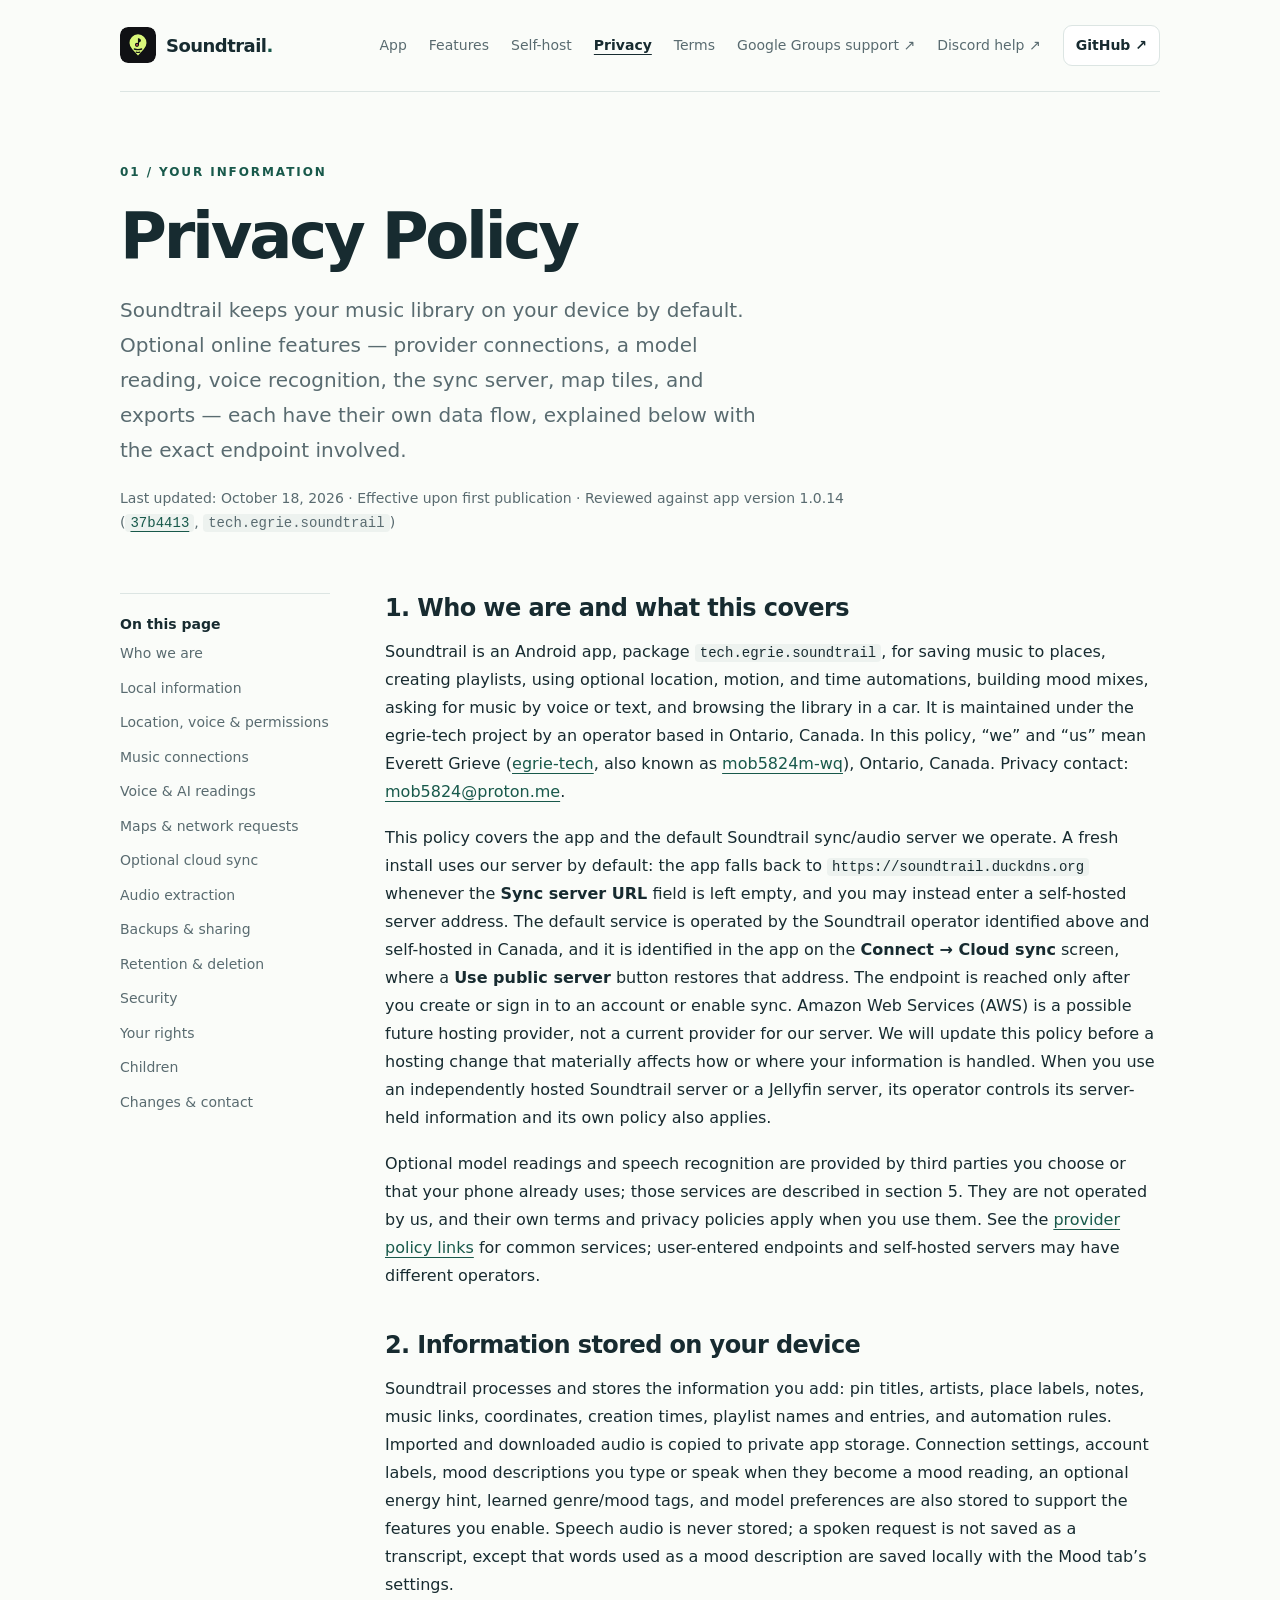
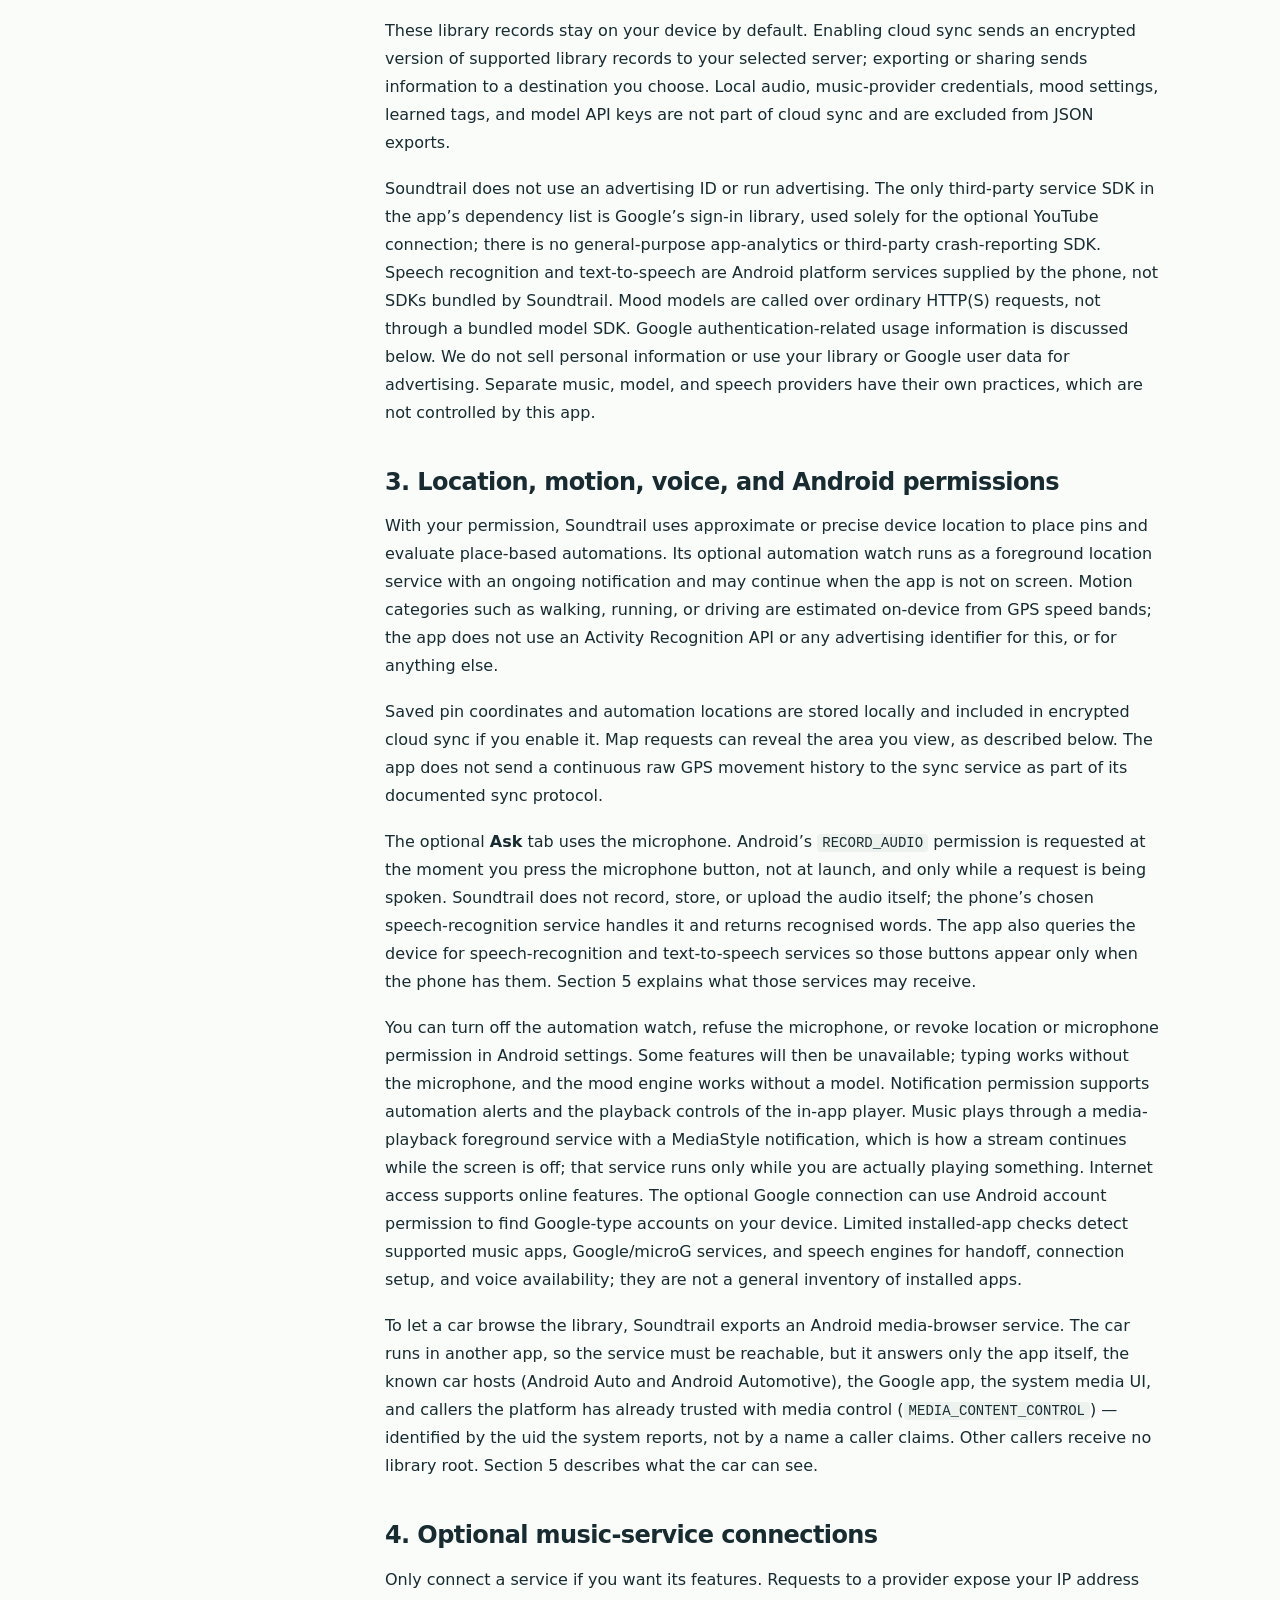
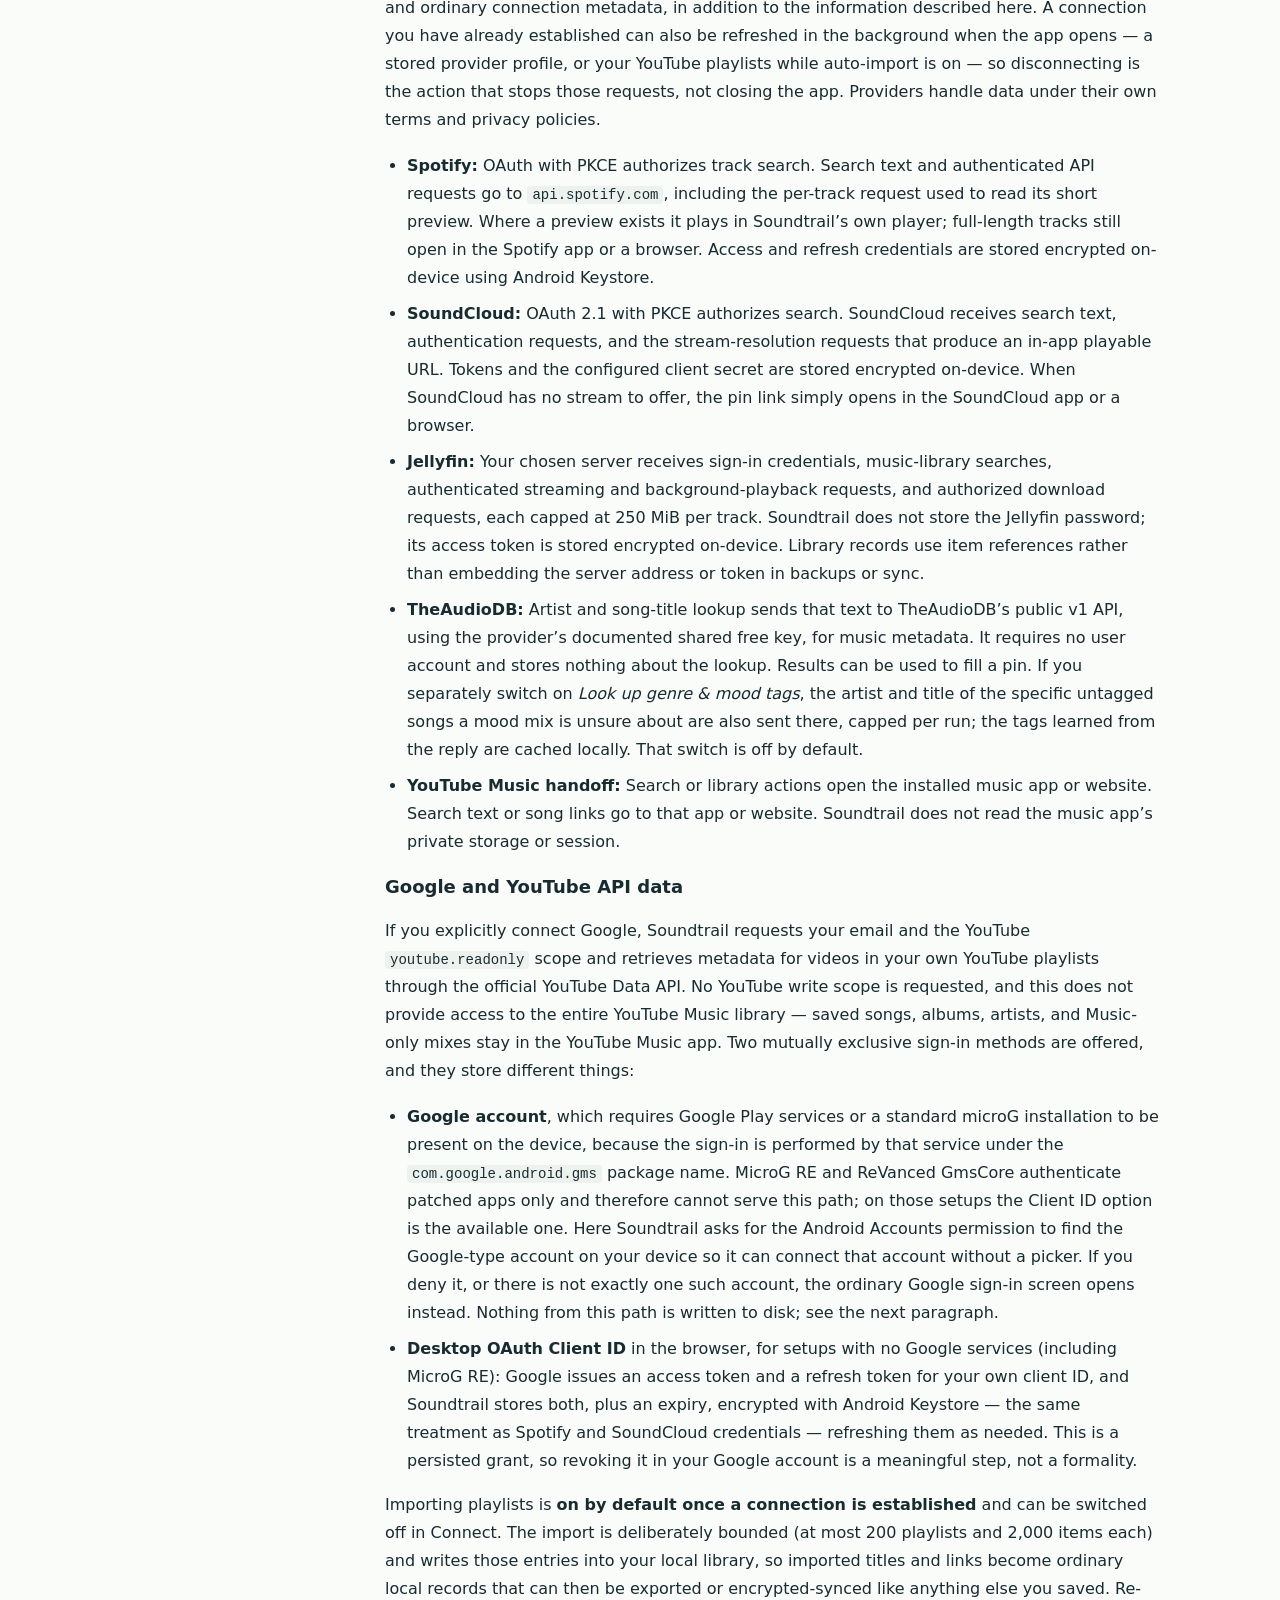
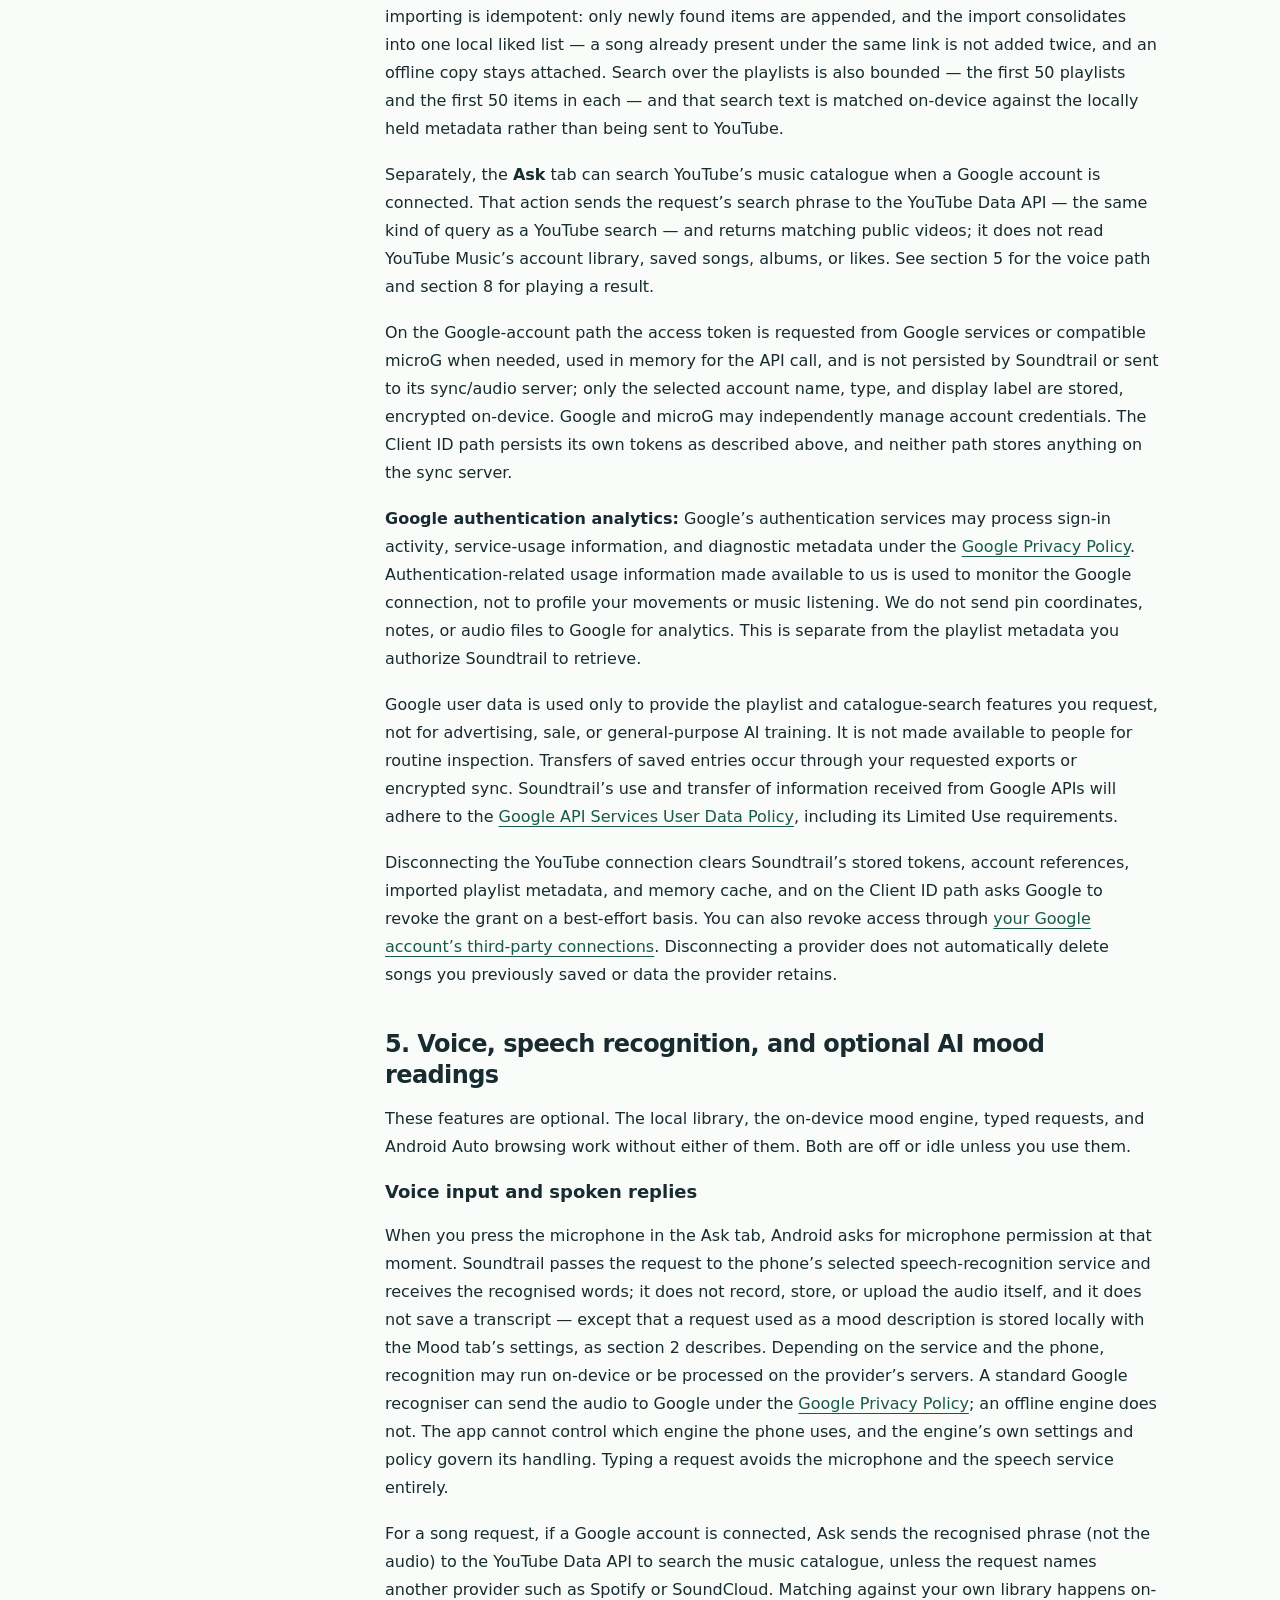
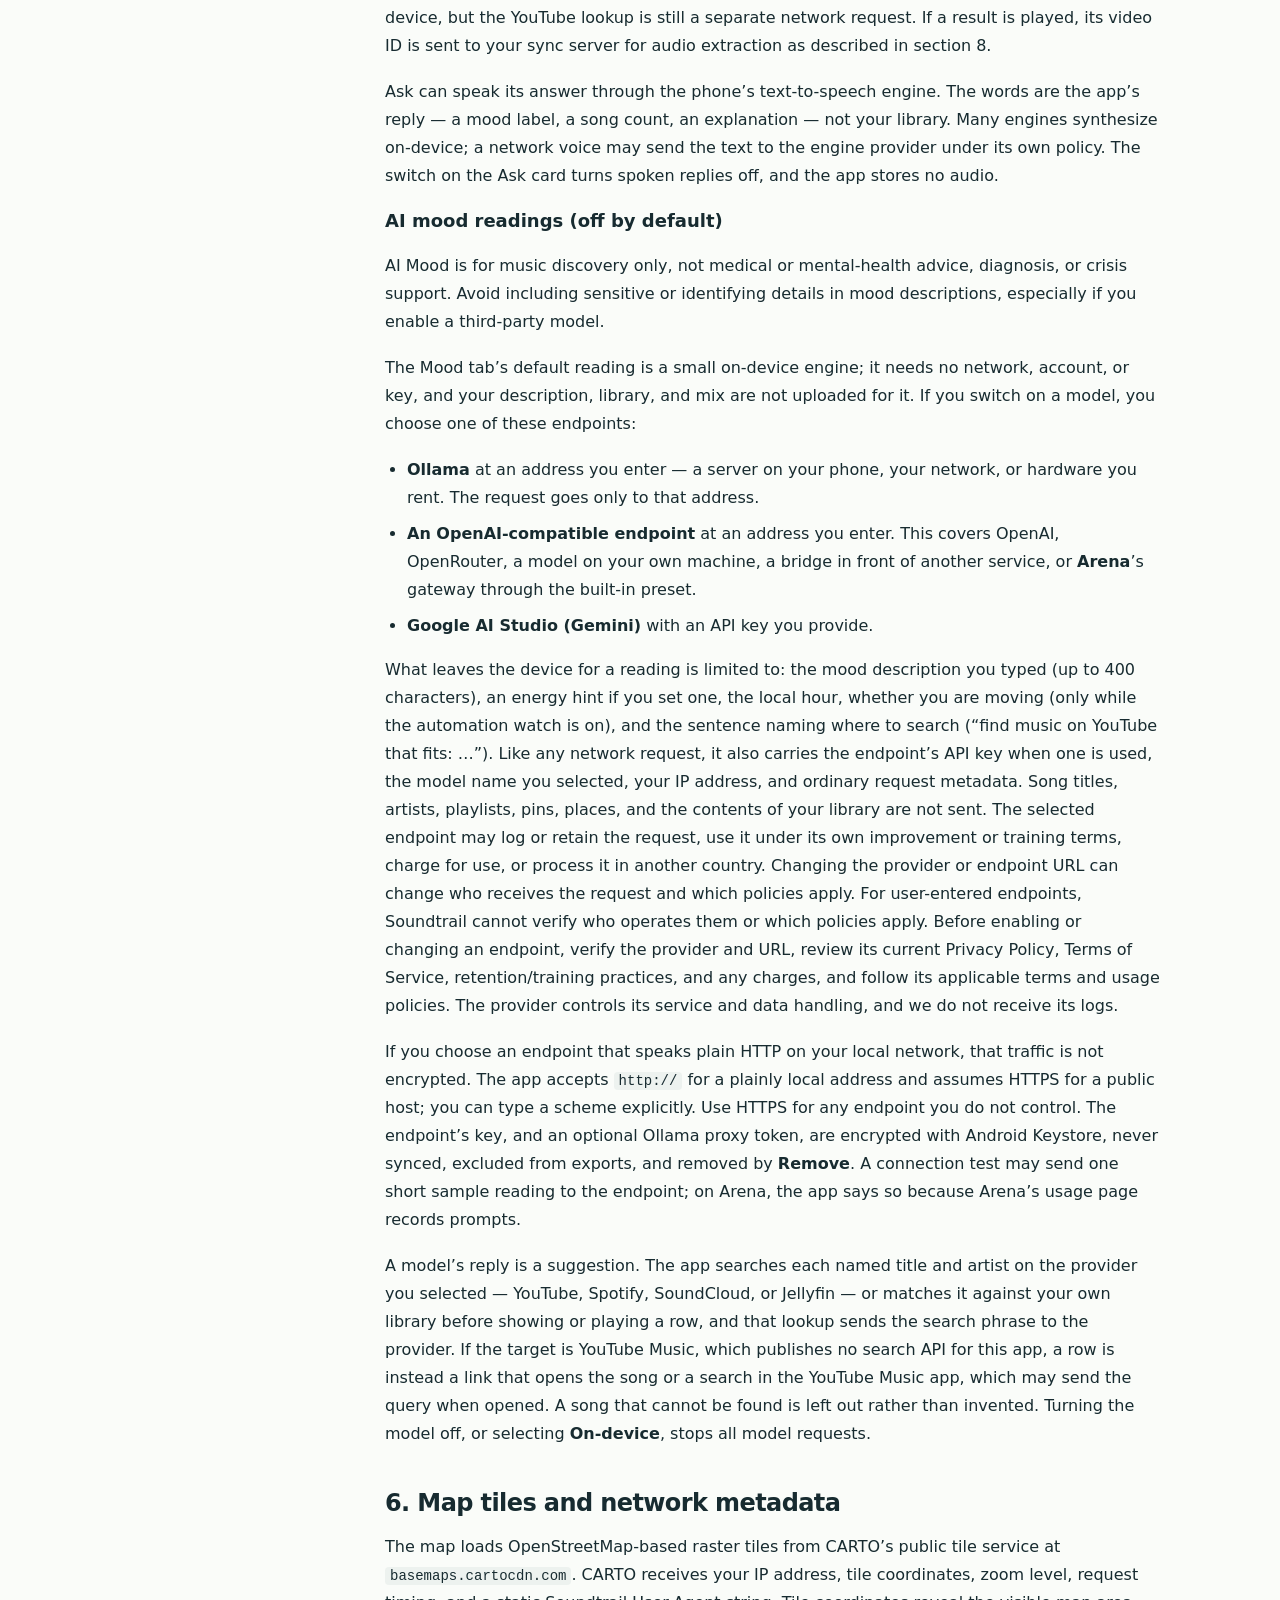
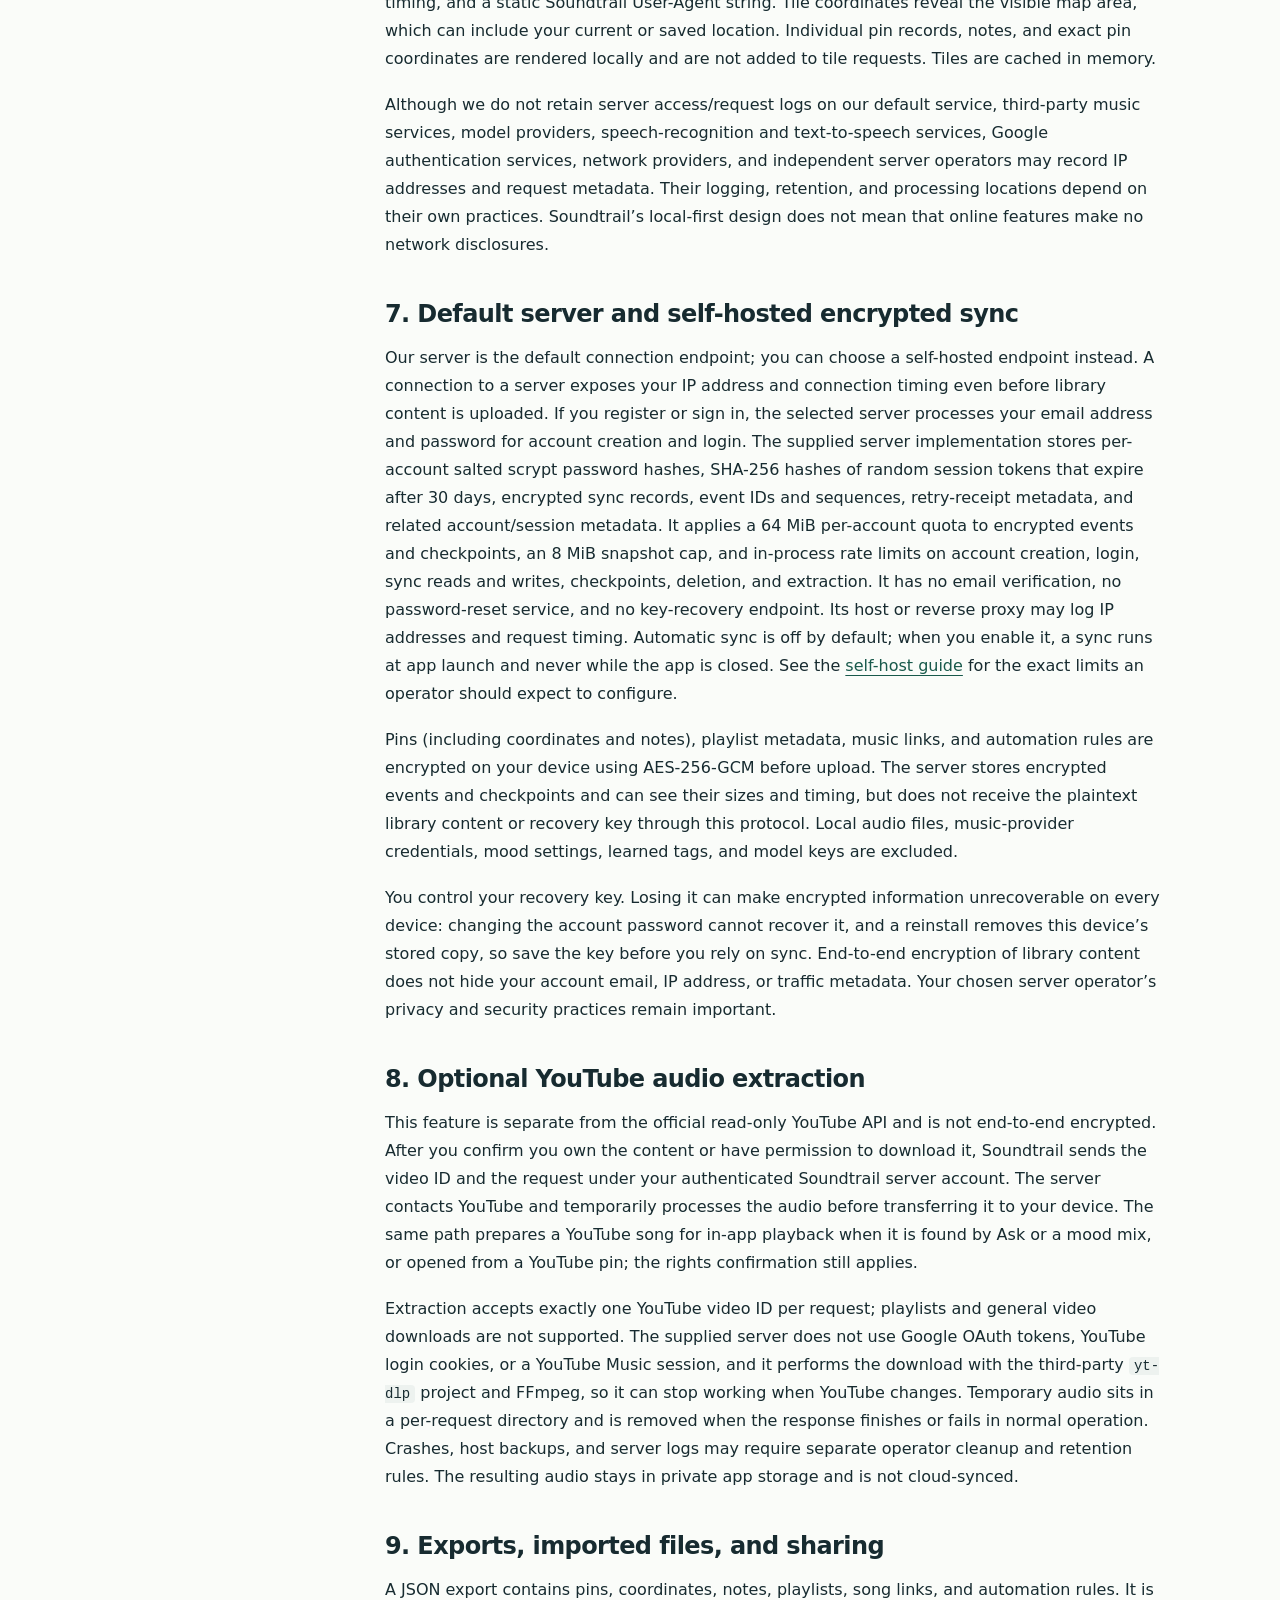
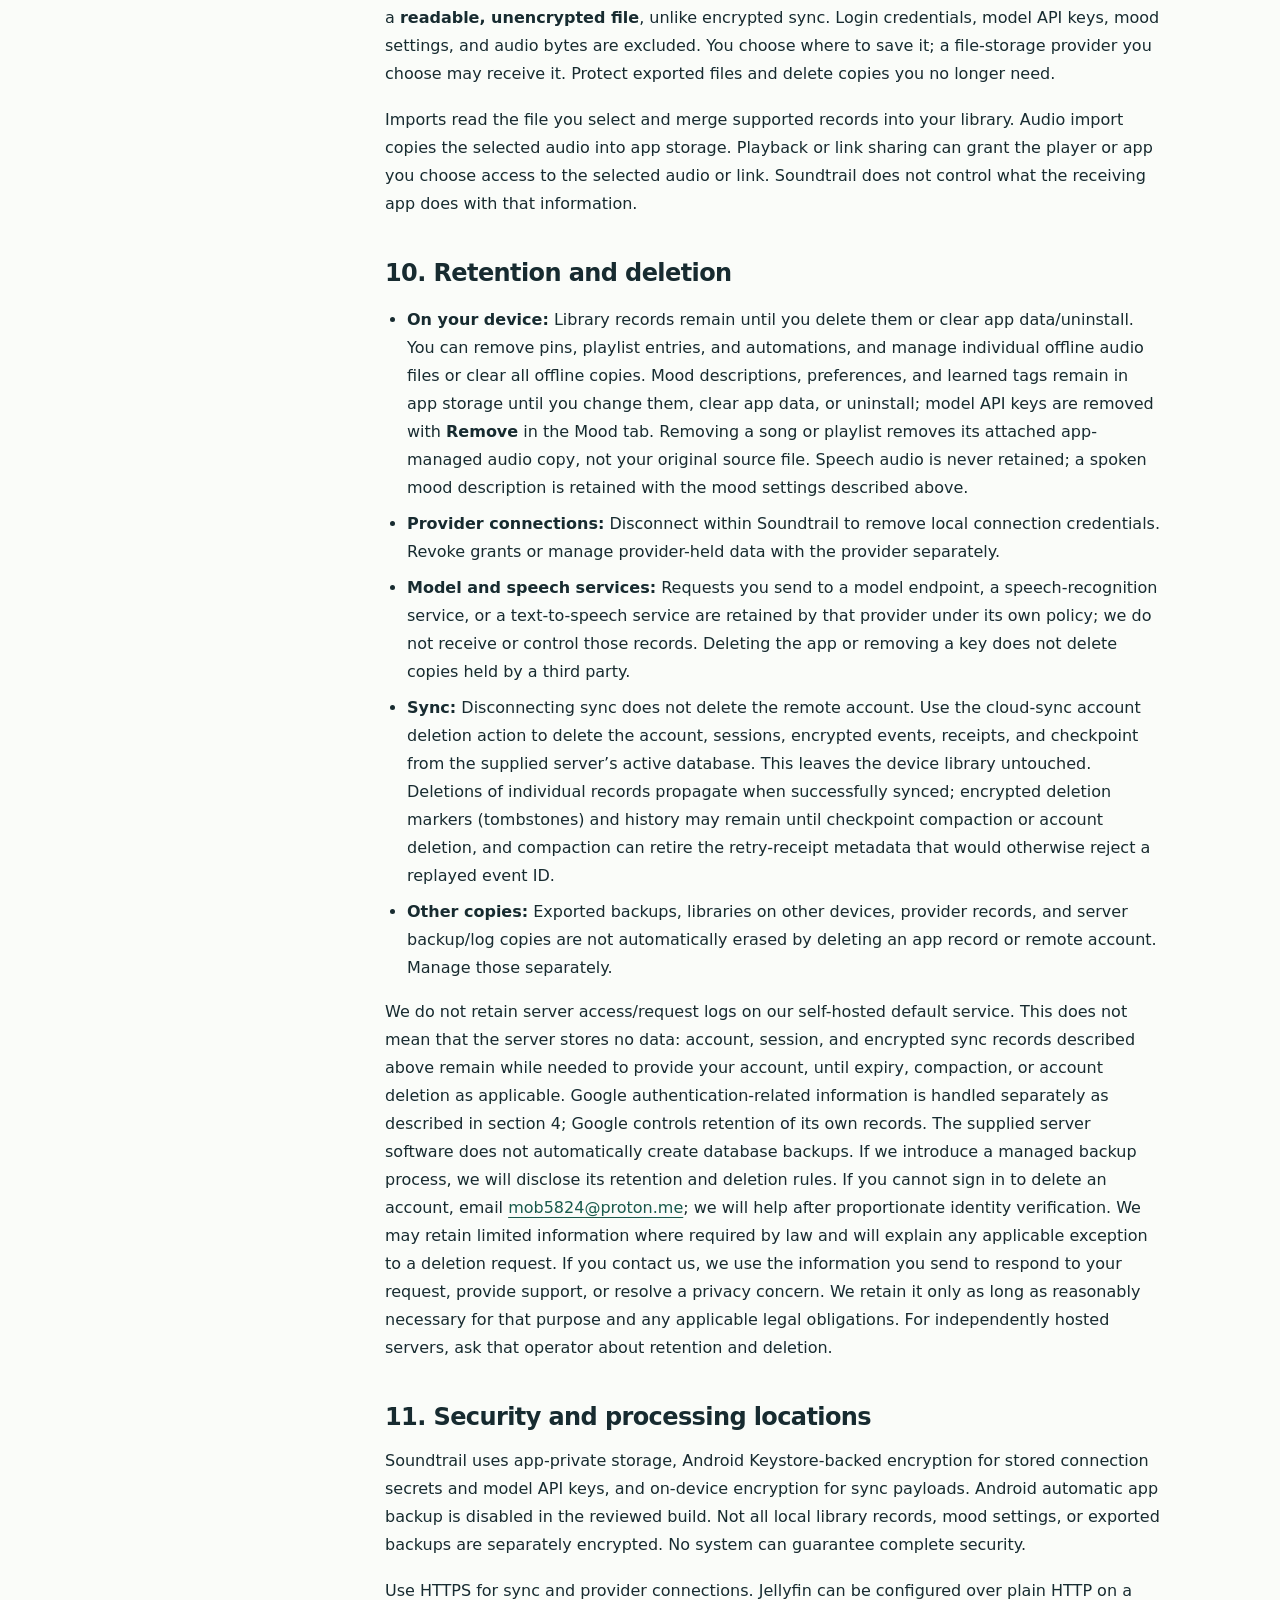
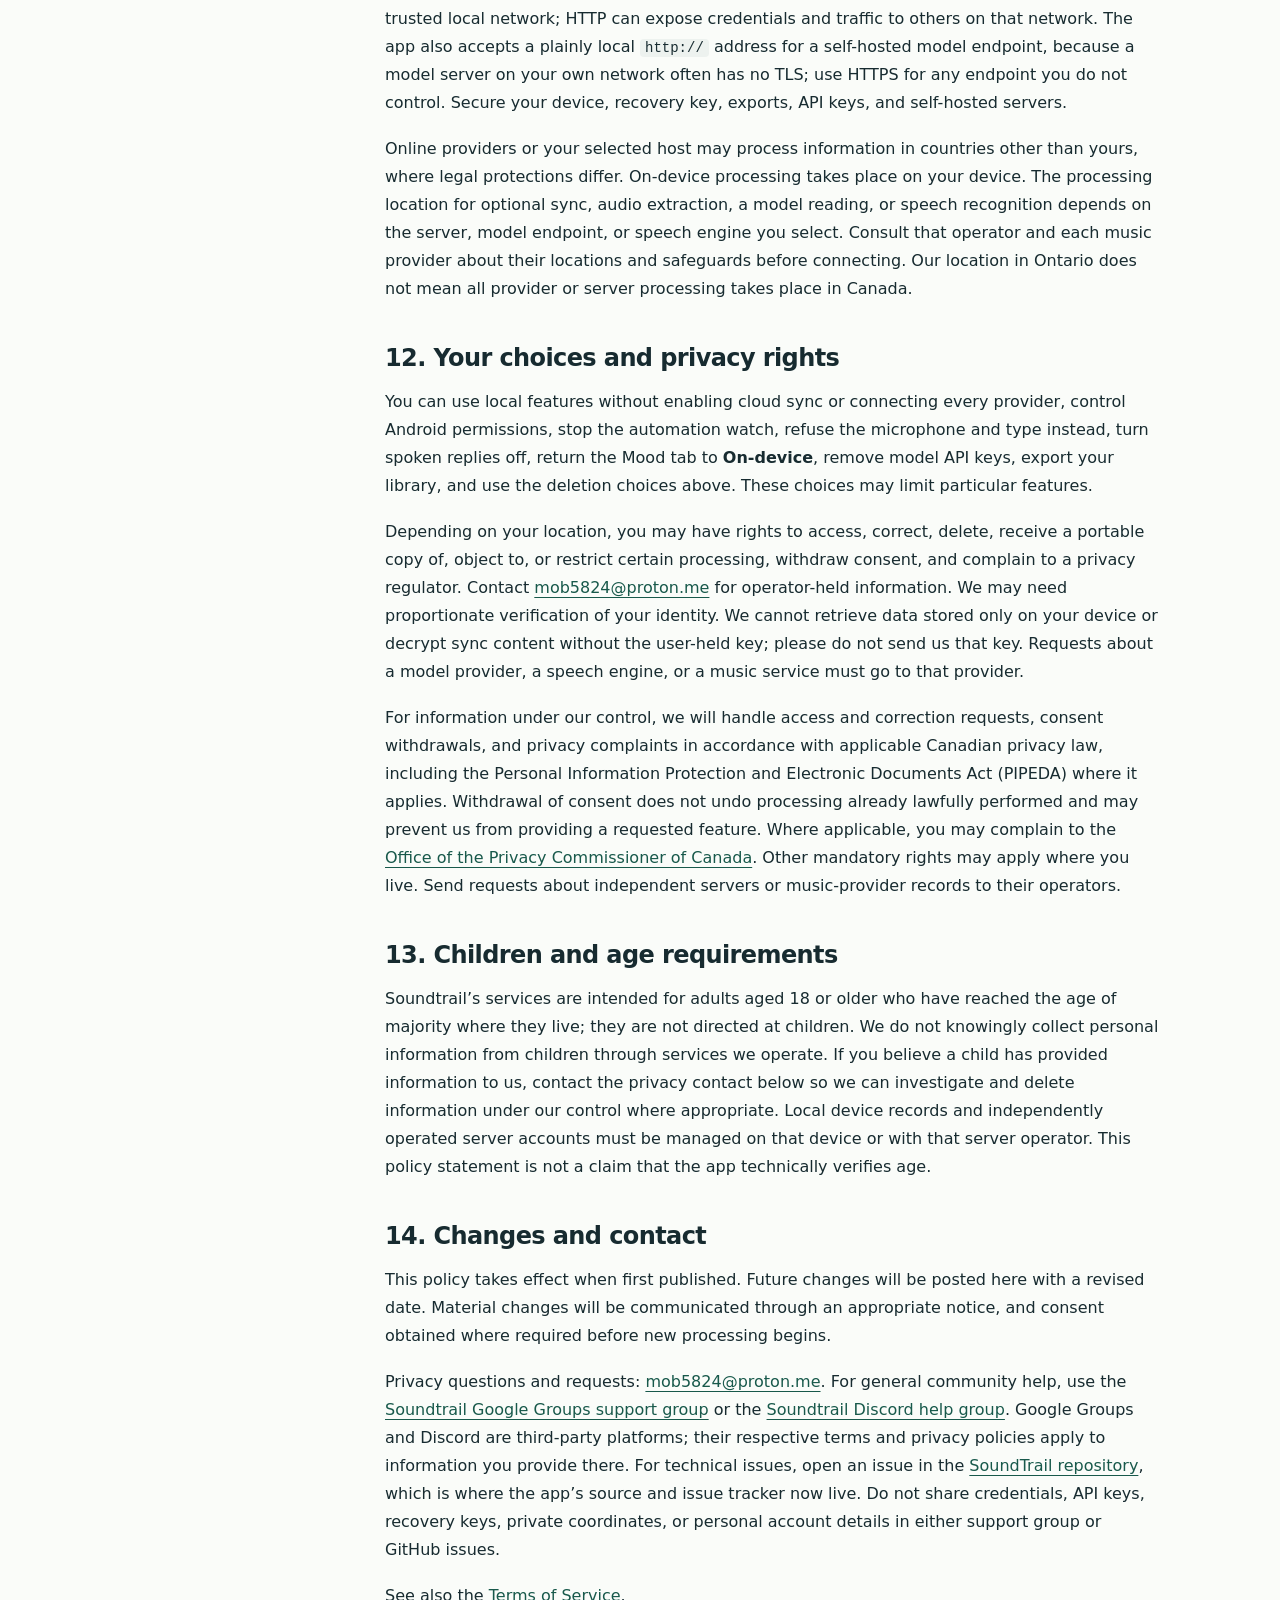
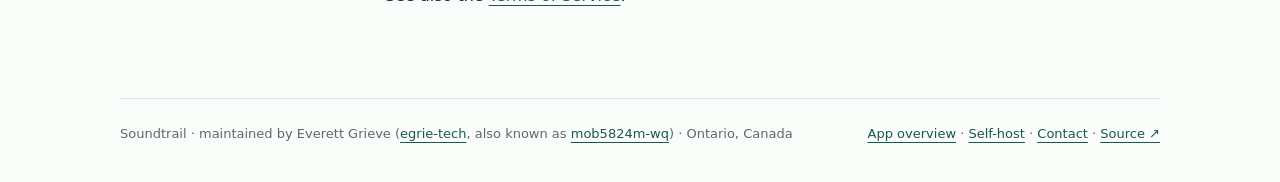
==== commit 9889e1c2: "Add Google Groups alongside Discord support Co-authored-by: arena-agent <297053741+arena-agent@users" ====
--- a/privacy/index.html
+++ b/privacy/index.html
@@ -3,7 +3,7 @@
 <head><meta charset="utf-8"><meta name="viewport" content="width=device-width, initial-scale=1"><meta name="description" content="Soundtrail privacy policy: location, microphone and voice recognition, local music data, provider connections, optional AI mood readings, encrypted sync, Android Auto, and deletion."><title>Privacy Policy · Soundtrail</title><link rel="canonical" href="https://egrie-tech.github.io/privacy/"><meta name="color-scheme" content="light dark"><meta property="og:type" content="article"><meta property="og:site_name" content="Soundtrail"><meta property="og:title" content="Soundtrail Privacy Policy"><meta property="og:description" content="How Soundtrail handles location, voice, local music data, provider connections, optional AI mood readings, encrypted sync, Android Auto, and deletion."><meta property="og:url" content="https://egrie-tech.github.io/privacy/"><meta name="twitter:card" content="summary"><link rel="icon" type="image/svg+xml" href="../assets/soundtrail-logo.svg"><link rel="stylesheet" href="../assets/styles.css"></head>
 <body>
 <a class="skip" href="#main">Skip to content</a>
-<header><a class="brand" href="../"><img class="brand-mark" src="../assets/soundtrail-logo.svg" alt="" aria-hidden="true" width="36" height="36"><span>Soundtrail<span class="brand-dot">.</span></span></a><nav aria-label="Main navigation"><a href="../">App</a><a href="../#features">Features</a><a href="../self-host/">Self-host</a><a href="./" aria-current="page">Privacy</a><a href="../terms/">Terms</a><a href="https://discord.gg/rZzbuEjXrg" aria-label="Soundtrail help group on Discord">Discord help ↗</a><a class="gh" href="https://github.com/mob5824m-wq/SoundTrail">GitHub ↗</a></nav></header>
+<header><a class="brand" href="../"><img class="brand-mark" src="../assets/soundtrail-logo.svg" alt="" aria-hidden="true" width="36" height="36"><span>Soundtrail<span class="brand-dot">.</span></span></a><nav aria-label="Main navigation"><a href="../">App</a><a href="../#features">Features</a><a href="../self-host/">Self-host</a><a href="./" aria-current="page">Privacy</a><a href="../terms/">Terms</a><a href="https://groups.google.com/u/1/g/soundtrail" aria-label="Soundtrail support group on Google Groups">Google Groups support ↗</a><a href="https://discord.gg/rZzbuEjXrg" aria-label="Soundtrail help group on Discord">Discord help ↗</a><a class="gh" href="https://github.com/mob5824m-wq/SoundTrail">GitHub ↗</a></nav></header>
 <main id="main">
 <div class="hero"><div class="eyebrow">01 / Your information</div><h1>Privacy Policy</h1><p class="intro">Soundtrail keeps your music library on your device by default. Optional online features — provider connections, a model reading, voice recognition, the sync server, map tiles, and exports — each have their own data flow, explained below with the exact endpoint involved.</p><p class="meta">Last updated: October 18, 2026 · Effective upon first publication · Reviewed against app version 1.0.14 (<a href="https://github.com/mob5824m-wq/SoundTrail/commit/37b4413a3fc3a72c6e59cfe8ce6d1e8e606ce4cf"><code>37b4413</code></a>, <code>tech.egrie.soundtrail</code>)</p></div>
 <div class="layout">
@@ -25,7 +25,7 @@
 <section id="security"><h2>11. Security and processing locations</h2><p>Soundtrail uses app-private storage, Android Keystore-backed encryption for stored connection secrets and model API keys, and on-device encryption for sync payloads. Android automatic app backup is disabled in the reviewed build. Not all local library records, mood settings, or exported backups are separately encrypted. No system can guarantee complete security.</p><p>Use HTTPS for sync and provider connections. Jellyfin can be configured over plain HTTP on a trusted local network; HTTP can expose credentials and traffic to others on that network. The app also accepts a plainly local <code>http://</code> address for a self-hosted model endpoint, because a model server on your own network often has no TLS; use HTTPS for any endpoint you do not control. Secure your device, recovery key, exports, API keys, and self-hosted servers.</p><p>Online providers or your selected host may process information in countries other than yours, where legal protections differ. On-device processing takes place on your device. The processing location for optional sync, audio extraction, a model reading, or speech recognition depends on the server, model endpoint, or speech engine you select. Consult that operator and each music provider about their locations and safeguards before connecting. Our location in Ontario does not mean all provider or server processing takes place in Canada.</p></section>
 <section id="rights"><h2>12. Your choices and privacy rights</h2><p>You can use local features without enabling cloud sync or connecting every provider, control Android permissions, stop the automation watch, refuse the microphone and type instead, turn spoken replies off, return the Mood tab to <strong>On-device</strong>, remove model API keys, export your library, and use the deletion choices above. These choices may limit particular features.</p><p>Depending on your location, you may have rights to access, correct, delete, receive a portable copy of, object to, or restrict certain processing, withdraw consent, and complain to a privacy regulator. Contact <a href="mailto:mob5824@proton.me">mob5824@proton.me</a> for operator-held information. We may need proportionate verification of your identity. We cannot retrieve data stored only on your device or decrypt sync content without the user-held key; please do not send us that key. Requests about a model provider, a speech engine, or a music service must go to that provider.</p><p>For information under our control, we will handle access and correction requests, consent withdrawals, and privacy complaints in accordance with applicable Canadian privacy law, including the Personal Information Protection and Electronic Documents Act (PIPEDA) where it applies. Withdrawal of consent does not undo processing already lawfully performed and may prevent us from providing a requested feature. Where applicable, you may complain to the <a href="https://www.priv.gc.ca/en/report-a-concern/">Office of the Privacy Commissioner of Canada</a>. Other mandatory rights may apply where you live. Send requests about independent servers or music-provider records to their operators.</p></section>
 <section id="children"><h2>13. Children and age requirements</h2><p>Soundtrail’s services are intended for adults aged 18 or older who have reached the age of majority where they live; they are not directed at children. We do not knowingly collect personal information from children through services we operate. If you believe a child has provided information to us, contact the privacy contact below so we can investigate and delete information under our control where appropriate. Local device records and independently operated server accounts must be managed on that device or with that server operator. This policy statement is not a claim that the app technically verifies age.</p></section>
-<section id="changes"><h2>14. Changes and contact</h2><p>This policy takes effect when first published. Future changes will be posted here with a revised date. Material changes will be communicated through an appropriate notice, and consent obtained where required before new processing begins.</p><p>Privacy questions and requests: <a href="mailto:mob5824@proton.me">mob5824@proton.me</a>. For general community help, join the <a href="https://discord.gg/rZzbuEjXrg">Soundtrail Discord help group</a>. Discord is a third-party platform; its own terms and privacy policy govern account and message data there. For technical issues, open an issue in the <a href="https://github.com/mob5824m-wq/SoundTrail/issues">SoundTrail repository</a>, which is where the app’s source and issue tracker now live. Do not share credentials, API keys, recovery keys, private coordinates, or personal account details in Discord or GitHub issues.</p><p>See also the <a href="../terms/">Terms of Service</a>.</p></section>
+<section id="changes"><h2>14. Changes and contact</h2><p>This policy takes effect when first published. Future changes will be posted here with a revised date. Material changes will be communicated through an appropriate notice, and consent obtained where required before new processing begins.</p><p>Privacy questions and requests: <a href="mailto:mob5824@proton.me">mob5824@proton.me</a>. For general community help, use the <a href="https://groups.google.com/u/1/g/soundtrail">Soundtrail Google Groups support group</a> or the <a href="https://discord.gg/rZzbuEjXrg">Soundtrail Discord help group</a>. Google Groups and Discord are third-party platforms; their respective terms and privacy policies apply to information you provide there. For technical issues, open an issue in the <a href="https://github.com/mob5824m-wq/SoundTrail/issues">SoundTrail repository</a>, which is where the app’s source and issue tracker now live. Do not share credentials, API keys, recovery keys, private coordinates, or personal account details in either support group or GitHub issues.</p><p>See also the <a href="../terms/">Terms of Service</a>.</p></section>
 </article></div>
 </main><footer><span>Soundtrail · maintained by Everett Grieve (<a href="https://github.com/egrie-tech">egrie-tech</a>, also known as <a href="https://github.com/mob5824m-wq">mob5824m-wq</a>) · Ontario, Canada</span><span><a href="../">App overview</a> · <a href="../self-host/">Self-host</a> · <a href="mailto:mob5824@proton.me">Contact</a> · <a href="https://github.com/mob5824m-wq/SoundTrail">Source ↗</a></span></footer>
 </body></html>
